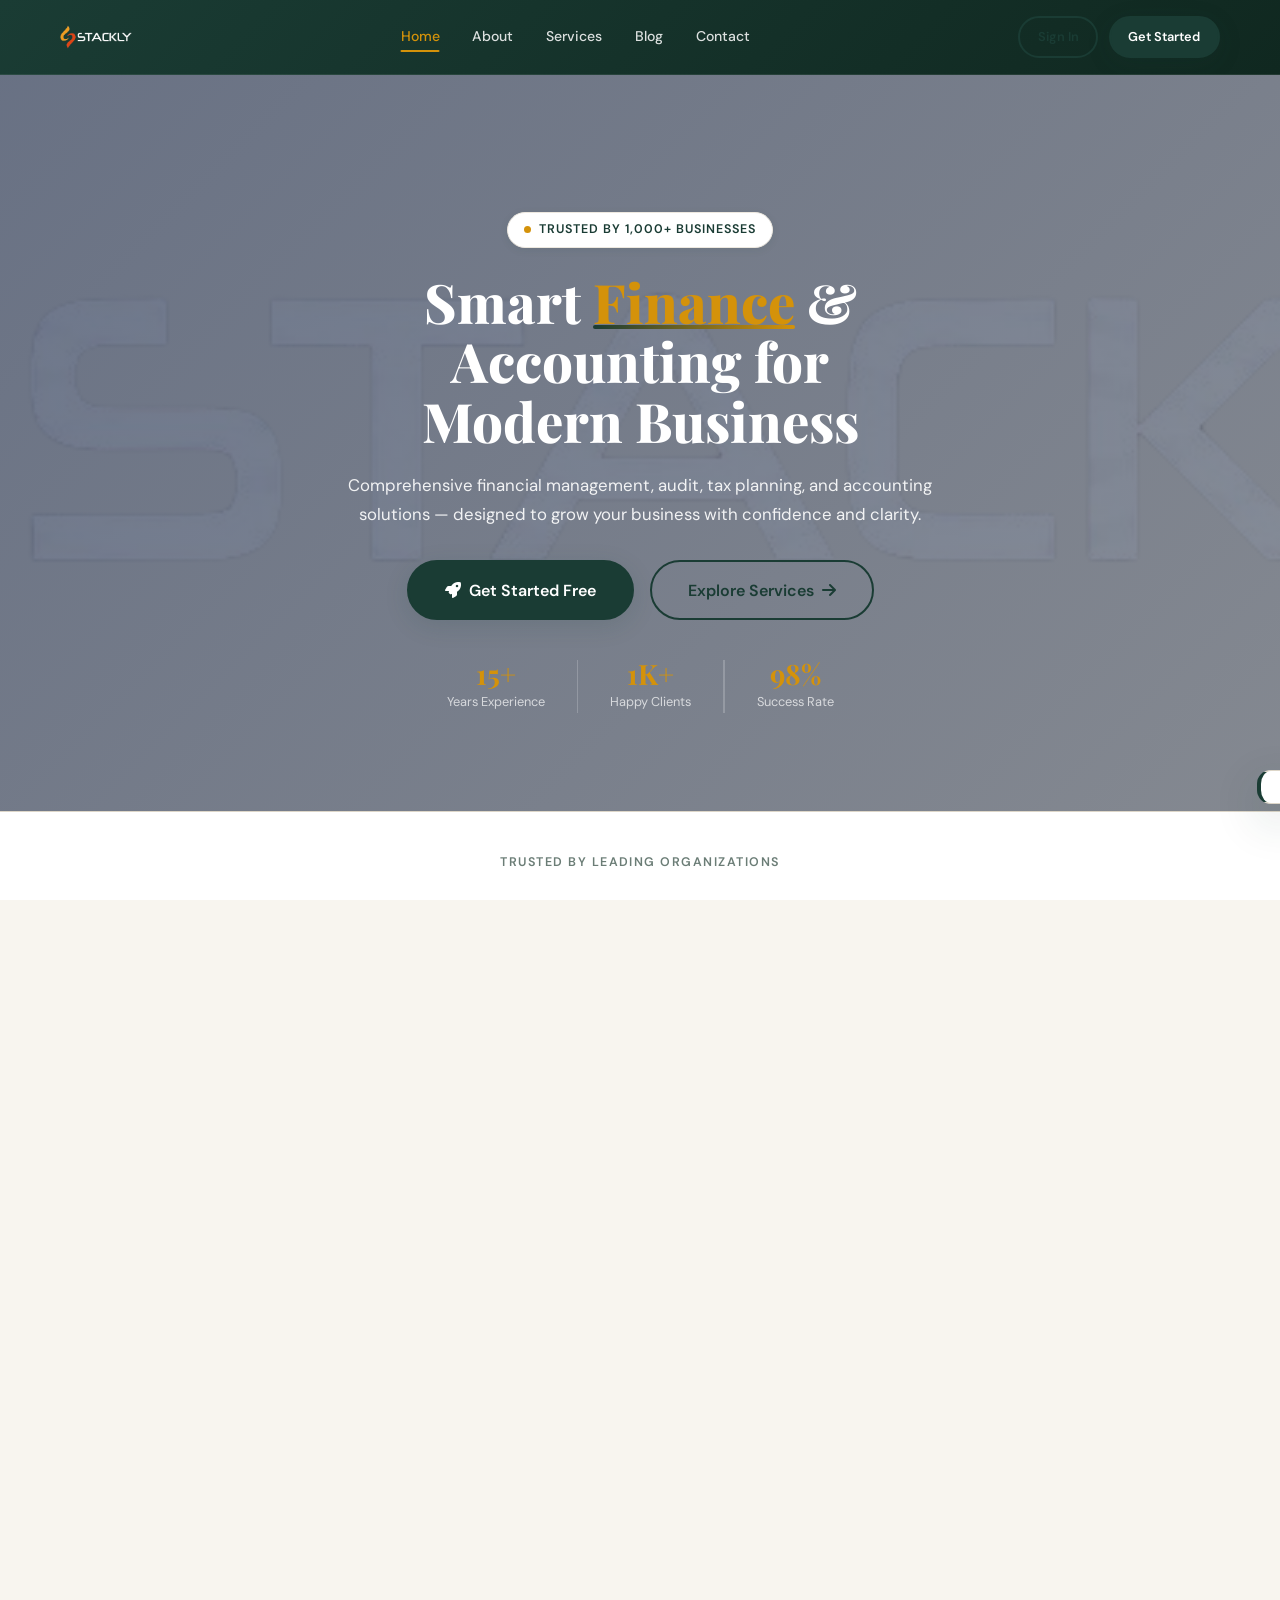
==== index.html @ ad37b07f "Add files via upload" ====
<!DOCTYPE html>
<html lang="en">
<head>
  <meta charset="UTF-8" />
  <meta name="viewport" content="width=device-width, initial-scale=1.0" />
  <meta name="description" content="Stackly — Finance & Accounting Solutions. Smart financial management, audit, tax, and accounting services for businesses in Salem, Tamil Nadu." />
  <meta name="theme-color" content="#1A6B4A" />
  <title>Stackly — Finance & Accounting Solutions</title>

  <!-- Preconnect for fast font load -->
  <link rel="preconnect" href="https://fonts.googleapis.com" />
  <link rel="preconnect" href="https://fonts.gstatic.com" crossorigin />
  <link href="https://fonts.googleapis.com/css2?family=Playfair+Display:wght@400;500;600;700;800&family=DM+Sans:wght@300;400;500;600;700&display=swap" rel="stylesheet" />

  <!-- Icons -->
  <link rel="stylesheet" href="https://cdnjs.cloudflare.com/ajax/libs/font-awesome/6.5.0/css/all.min.css" />

  <!-- Main stylesheet -->
  <link rel="stylesheet" href="style.css" />
</head>
<body>

<!-- =========================================================
  SKIP LINK (Accessibility)
========================================================= -->
<a href="#main" class="skip-link">Skip to main content</a>

<!-- =========================================================
  PRELOADER
========================================================= -->
<div id="preloader" role="status" aria-label="Loading">
  <div class="preloader__inner">
    <img src="assets/logo.webp" alt="Stackly Logo" class="preloader__logo" />
    <div class="preloader__circles">
      <div class="preloader__circle preloader__circle--1"></div>
      <div class="preloader__circle preloader__circle--2"></div>
      <div class="preloader__circle preloader__circle--3"></div>
    </div>
    <div class="preloader__bar"></div>
  </div>
</div>

<!-- =========================================================
  MOBILE FULLSCREEN OVERLAY MENU
========================================================= -->
<div class="mobile-overlay" id="mobileOverlay" role="dialog" aria-modal="true" aria-label="Navigation Menu">
  <button class="mobile-overlay__close" id="overlayClose" aria-label="Close menu">
    <i class="fa-solid fa-xmark"></i>
  </button>

  <nav class="mobile-nav" aria-label="Mobile Navigation">
    <a href="index.html"   class="mobile-nav__link active">Home</a>
    <a href="about.html"   class="mobile-nav__link">About</a>
    <a href="service.html" class="mobile-nav__link">Services</a>
    <a href="blog.html"    class="mobile-nav__link">Blog</a>
    <a href="contact.html" class="mobile-nav__link">Contact</a>
  </nav>

  <div class="mobile-overlay__actions">
    <a href="signin.html"      class="btn btn--outline">Sign In</a>
    <a href="get-started.html" class="btn btn--primary">Get Started</a>
  </div>
</div>

<!-- =========================================================
  HEADER / NAVBAR
========================================================= -->
<header class="site-header" id="siteHeader">
  <div class="header__inner">

    <!-- Logo -->
    <a href="index.html" class="header__logo" aria-label="Stackly Home">
      <img src="assets/logo.webp" alt="Stackly" width="60" height="60" />
    </a>

    <!-- Desktop Nav -->
    <nav class="header__nav" aria-label="Main Navigation">
      <a href="index.html"   class="nav__link active">Home</a>
      <a href="about.html"   class="nav__link">About</a>
      <a href="service.html" class="nav__link">Services</a>
      <a href="blog.html"    class="nav__link">Blog</a>
      <a href="contact.html" class="nav__link">Contact</a>
    </nav>

    <!-- Actions -->
    <div class="header__actions">
      <a href="signin.html"      class="btn btn--outline btn--sm">Sign In</a>
      <a href="get-started.html" class="btn btn--primary btn--sm">Get Started</a>
      <button class="hamburger" id="hamburger" aria-label="Open menu" aria-expanded="false" aria-controls="mobileOverlay">
        <span class="bar"></span>
        <span class="bar"></span>
        <span class="bar"></span>
      </button>
    </div>

  </div>
</header>

<!-- =========================================================
  MAIN CONTENT
========================================================= -->
<main id="main">

  <!-- =====================================================
    TICKER BAND
  ===================================================== -->
  <div class="ticker-band" aria-hidden="true">
    <div class="ticker-track">
      <span class="ticker-item">Smart Financial Management</span>
      <span class="ticker-item">Tax Planning & Advisory</span>
      <span class="ticker-item">Audit & Assurance</span>
      <span class="ticker-item">Payroll Solutions</span>
      <span class="ticker-item">GST Filing & Compliance</span>
      <span class="ticker-item">Business Accounting</span>
      <span class="ticker-item">Investment Consulting</span>
      <span class="ticker-item">Risk Management</span>
      <!-- Duplicate for seamless loop -->
      <span class="ticker-item">Smart Financial Management</span>
      <span class="ticker-item">Tax Planning & Advisory</span>
      <span class="ticker-item">Audit & Assurance</span>
      <span class="ticker-item">Payroll Solutions</span>
      <span class="ticker-item">GST Filing & Compliance</span>
      <span class="ticker-item">Business Accounting</span>
      <span class="ticker-item">Investment Consulting</span>
      <span class="ticker-item">Risk Management</span>
    </div>
  </div>

  <!-- =====================================================
    HERO SECTION
  ===================================================== -->
  <section class="hero" id="hero" aria-label="Hero">

    <!-- Background Video -->
    <div class="hero__video-wrap" aria-hidden="true">
      <video class="hero__video" autoplay muted loop playsinline poster="assets/logo.webp">
        <source src="assets/hero vid.mp4" type="video/mp4" />
      </video>
      <div class="hero__video-overlay"></div>
    </div>

    <div class="hero__inner container">

      <!-- Center: Content -->
      <div class="hero__content">
        <div class="hero__badge">
          <span class="hero__badge-dot"></span>
          Trusted by 1,000+ Businesses
        </div>

        <h1 class="hero__title">
          Smart <em>Finance</em> &amp;<br />
          Accounting for<br />
          Modern Business
        </h1>

        <p class="hero__text">
          Comprehensive financial management, audit, tax planning, and accounting solutions — designed to grow your business with confidence and clarity.
        </p>

        <div class="hero__buttons">
          <a href="get-started.html" class="btn btn--primary btn--lg">
            <i class="fa-solid fa-rocket"></i> Get Started Free
          </a>
          <a href="service.html" class="btn btn--outline btn--lg">
            Explore Services <i class="fa-solid fa-arrow-right"></i>
          </a>
        </div>

        <div class="hero__stats">
          <div>
            <div class="hero__stat-num">15+</div>
            <div class="hero__stat-label">Years Experience</div>
          </div>
          <div class="hero__stat-divider"></div>
          <div>
            <div class="hero__stat-num">1K+</div>
            <div class="hero__stat-label">Happy Clients</div>
          </div>
          <div class="hero__stat-divider"></div>
          <div>
            <div class="hero__stat-num">98%</div>
            <div class="hero__stat-label">Success Rate</div>
          </div>
        </div>
      </div>

    </div>
  </section>

  <!-- =====================================================
    BRAND / PARTNERS MARQUEE
  ===================================================== -->
  <section class="brands" aria-label="Our Partners">
    <div class="container">
      <p class="brands__label">Trusted by Leading Organizations</p>
      <div class="brands__track-wrap">
        <div class="brands__track">
          <!-- Brand logos — replace with real images -->
          <div style="display:flex;align-items:center;gap:0.5rem;opacity:0.55;white-space:nowrap;font-weight:700;font-size:1rem;color:var(--clr-text-dark)"><i class="fa-solid fa-building" style="color:var(--clr-primary)"></i> FinCorp</div>
          <div style="display:flex;align-items:center;gap:0.5rem;opacity:0.55;white-space:nowrap;font-weight:700;font-size:1rem;color:var(--clr-text-dark)"><i class="fa-solid fa-landmark" style="color:var(--clr-primary)"></i> AuditPlus</div>
          <div style="display:flex;align-items:center;gap:0.5rem;opacity:0.55;white-space:nowrap;font-weight:700;font-size:1rem;color:var(--clr-text-dark)"><i class="fa-solid fa-coins" style="color:var(--clr-primary)"></i> TaxWise</div>
          <div style="display:flex;align-items:center;gap:0.5rem;opacity:0.55;white-space:nowrap;font-weight:700;font-size:1rem;color:var(--clr-text-dark)"><i class="fa-solid fa-chart-bar" style="color:var(--clr-primary)"></i> GrowthCo</div>
          <div style="display:flex;align-items:center;gap:0.5rem;opacity:0.55;white-space:nowrap;font-weight:700;font-size:1rem;color:var(--clr-text-dark)"><i class="fa-solid fa-scale-balanced" style="color:var(--clr-primary)"></i> LexFirm</div>
          <div style="display:flex;align-items:center;gap:0.5rem;opacity:0.55;white-space:nowrap;font-weight:700;font-size:1rem;color:var(--clr-text-dark)"><i class="fa-solid fa-briefcase" style="color:var(--clr-primary)"></i> BizServe</div>
          <!-- Duplicates for loop -->
          <div style="display:flex;align-items:center;gap:0.5rem;opacity:0.55;white-space:nowrap;font-weight:700;font-size:1rem;color:var(--clr-text-dark)"><i class="fa-solid fa-building" style="color:var(--clr-primary)"></i> FinCorp</div>
          <div style="display:flex;align-items:center;gap:0.5rem;opacity:0.55;white-space:nowrap;font-weight:700;font-size:1rem;color:var(--clr-text-dark)"><i class="fa-solid fa-landmark" style="color:var(--clr-primary)"></i> AuditPlus</div>
          <div style="display:flex;align-items:center;gap:0.5rem;opacity:0.55;white-space:nowrap;font-weight:700;font-size:1rem;color:var(--clr-text-dark)"><i class="fa-solid fa-coins" style="color:var(--clr-primary)"></i> TaxWise</div>
          <div style="display:flex;align-items:center;gap:0.5rem;opacity:0.55;white-space:nowrap;font-weight:700;font-size:1rem;color:var(--clr-text-dark)"><i class="fa-solid fa-chart-bar" style="color:var(--clr-primary)"></i> GrowthCo</div>
          <div style="display:flex;align-items:center;gap:0.5rem;opacity:0.55;white-space:nowrap;font-weight:700;font-size:1rem;color:var(--clr-text-dark)"><i class="fa-solid fa-scale-balanced" style="color:var(--clr-primary)"></i> LexFirm</div>
          <div style="display:flex;align-items:center;gap:0.5rem;opacity:0.55;white-space:nowrap;font-weight:700;font-size:1rem;color:var(--clr-text-dark)"><i class="fa-solid fa-briefcase" style="color:var(--clr-primary)"></i> BizServe</div>
        </div>
      </div>
    </div>
  </section>

  <!-- =====================================================
    ABOUT SECTION
  ===================================================== -->
  <section class="section section--dark-teal" id="about" aria-label="About Us">
    <div class="container">
      <div class="about__grid">

        <!-- Image Side -->
        <div class="about__img-wrap reveal reveal--left">
          <img src="https://images.unsplash.com/photo-1556761175-b413da4baf72?auto=format&fit=crop&q=80&w=800" alt="Stackly Team Office" class="about__img" />

          <!-- Floating experience badge -->
          <div class="about__exp-badge">
            <div class="about__exp-num">15+</div>
            <div class="about__exp-label">Years of<br>Excellence</div>
          </div>
        </div>

        <!-- Content Side -->
        <div class="about__content reveal reveal--right">
          <span class="section-tag">About Our Company</span>
          <h2 class="section-title">
            Providing Tailored <span>Financial Solutions</span> for Business Growth
          </h2>

          <!-- Clients -->
          <div class="about__clients">
            <div class="about__avatars">
              <div class="about__avatar" style="background:var(--clr-primary-pale);display:flex;align-items:center;justify-content:center;"><i class="fa-solid fa-user" style="color:var(--clr-primary);font-size:1rem"></i></div>
              <div class="about__avatar" style="background:var(--clr-accent-light);display:flex;align-items:center;justify-content:center;"><i class="fa-solid fa-user" style="color:var(--clr-accent);font-size:1rem"></i></div>
              <div class="about__avatar" style="background:var(--clr-primary-pale);display:flex;align-items:center;justify-content:center;"><i class="fa-solid fa-user" style="color:var(--clr-primary);font-size:1rem"></i></div>
            </div>
            <p class="about__client-text"><strong>800+ Clients</strong> trust us across India</p>
          </div>

          <p style="color:var(--clr-text-muted);font-size:0.95rem;line-height:1.75;margin-bottom:1rem;">
            We are dedicated to transforming businesses through innovative and future-ready finance & accounting solutions. With a passion for numbers and a commitment to compliance excellence, we empower organisations of every size.
          </p>

          <ul class="about__checklist">
            <li class="about__check-item">
              <span class="about__check-icon"><i class="fa-solid fa-check"></i></span>
              Tailored Financial & Tax Solutions
            </li>
            <li class="about__check-item">
              <span class="about__check-icon"><i class="fa-solid fa-check"></i></span>
              100% GST & Regulatory Compliance
            </li>
            <li class="about__check-item">
              <span class="about__check-icon"><i class="fa-solid fa-check"></i></span>
              Dedicated Account Manager for Every Client
            </li>
          </ul>

          <a href="about.html" class="btn btn--primary">
            Discover Our Story <i class="fa-solid fa-arrow-right"></i>
          </a>

          <div class="about__metrics">
            <div>
              <div class="about__metric-num">1,200+</div>
              <div class="about__metric-label">Clients Served</div>
            </div>
            <div>
              <div class="about__metric-num">₹500Cr+</div>
              <div class="about__metric-label">Tax Filed</div>
            </div>
            <div>
              <div class="about__metric-num">15+</div>
              <div class="about__metric-label">Expert CAs</div>
            </div>
          </div>
        </div>

      </div>
    </div>
  </section>

  <!-- =====================================================
    STATISTICS BAND
  ===================================================== -->
  <section class="stats-section section--light-blue" aria-label="Statistics">
    <div class="container">
      <div class="stats__grid stagger-children">

        <div class="stat-item">
          <div class="stat-item__num">1,200<span>+</span></div>
          <div class="stat-item__label">Clients Across India</div>
        </div>

        <div class="stat-item">
          <div class="stat-item__num">15<span>+</span></div>
          <div class="stat-item__label">Years of Experience</div>
        </div>

        <div class="stat-item">
          <div class="stat-item__num">98<span>%</span></div>
          <div class="stat-item__label">Client Retention Rate</div>
        </div>

        <div class="stat-item">
          <div class="stat-item__num">₹500<span>Cr+</span></div>
          <div class="stat-item__label">Total Tax Filed</div>
        </div>

      </div>
    </div>
  </section>

  <!-- =====================================================
    HOW WE WORK — STEPS
  ===================================================== -->
  <section class="section section--alt" aria-label="How We Work">
    <div class="container">
      <div class="text-center" style="margin-bottom:3rem;">
        <span class="section-tag reveal">How We Work</span>
        <h2 class="section-title reveal">Transform Your Finances in <span>3 Simple Steps</span></h2>
      </div>

      <div class="steps__grid stagger-children">

        <div class="step-card">
          <div class="step-card__num">STEP 01</div>
          <div class="step-card__icon"><i class="fa-solid fa-magnifying-glass-chart"></i></div>
          <h3 class="step-card__title">Discovery & Analysis</h3>
          <p class="step-card__text">We dive deep into your business financials, identify gaps, compliance risks, and growth opportunities through a thorough consultation.</p>
        </div>

        <div class="step-card">
          <div class="step-card__num">STEP 02</div>
          <div class="step-card__icon"><i class="fa-solid fa-file-invoice-dollar"></i></div>
          <h3 class="step-card__title">Strategy & Implementation</h3>
          <p class="step-card__text">Our CA team builds a customised financial plan — from tax optimisation to accounting setup — and executes it with precision.</p>
        </div>

        <div class="step-card">
          <div class="step-card__num">STEP 03</div>
          <div class="step-card__icon"><i class="fa-solid fa-chart-line"></i></div>
          <h3 class="step-card__title">Growth & Ongoing Support</h3>
          <p class="step-card__text">We monitor, report, and continuously optimise your financial health — staying by your side as your business scales.</p>
        </div>

      </div>
    </div>
  </section>

  <!-- =====================================================
    SERVICES SECTION — FLIP CARDS
  ===================================================== -->
  <section class="section section--dark-navy" id="services" aria-label="Our Services">
    <div class="container">
      <div class="text-center" style="margin-bottom:3rem;">
        <span class="section-tag reveal">Explore Services</span>
        <h2 class="section-title reveal">Reliable Financial Services for <span>Every Business</span></h2>
        <p class="section-subtitle reveal" style="margin-inline:auto;">Hover over the cards to discover how each service empowers your financial success.</p>
      </div>

      <div class="services__grid stagger-children">

        <!-- Card 1 -->
        <div class="service-card" tabindex="0" role="article" aria-label="Accounting & Bookkeeping">
          <div class="service-card__inner">
            <div class="service-card__front">
              <div class="service-card__icon"><i class="fa-solid fa-book-open"></i></div>
              <h3 class="service-card__title">Accounting & Bookkeeping</h3>
              <p class="service-card__text">Accurate, real-time records of every transaction. We handle your books so you focus on growing your business.</p>
            </div>
            <div class="service-card__back">
              <div class="service-card__back-title">Accounting & Bookkeeping</div>
              <p class="service-card__back-text">From ledger maintenance to MIS reports, bank reconciliation, and financial statements — complete end-to-end.</p>
              <a href="service.html" class="btn btn--ghost btn--sm">Learn More <i class="fa-solid fa-arrow-right"></i></a>
            </div>
          </div>
        </div>

        <!-- Card 2 -->
        <div class="service-card" tabindex="0" role="article" aria-label="Tax Planning & Filing">
          <div class="service-card__inner">
            <div class="service-card__front">
              <div class="service-card__icon"><i class="fa-solid fa-file-invoice-dollar"></i></div>
              <h3 class="service-card__title">Tax Planning & Filing</h3>
              <p class="service-card__text">Minimise tax liability legally. Income Tax, GST, TDS — we handle all filings on time, every time.</p>
            </div>
            <div class="service-card__back">
              <div class="service-card__back-title">Tax Planning & Filing</div>
              <p class="service-card__back-text">Expert strategies to reduce your tax burden while ensuring 100% compliance with current regulations.</p>
              <a href="service.html" class="btn btn--ghost btn--sm">Learn More <i class="fa-solid fa-arrow-right"></i></a>
            </div>
          </div>
        </div>

        <!-- Card 3 -->
        <div class="service-card" tabindex="0" role="article" aria-label="Audit & Assurance">
          <div class="service-card__inner">
            <div class="service-card__front">
              <div class="service-card__icon"><i class="fa-solid fa-shield-halved"></i></div>
              <h3 class="service-card__title">Audit & Assurance</h3>
              <p class="service-card__text">Statutory, internal, and forensic audits that give stakeholders confidence in your financial integrity.</p>
            </div>
            <div class="service-card__back">
              <div class="service-card__back-title">Audit & Assurance</div>
              <p class="service-card__back-text">Thorough audit processes with detailed reporting — identify risks before they become problems.</p>
              <a href="service.html" class="btn btn--ghost btn--sm">Learn More <i class="fa-solid fa-arrow-right"></i></a>
            </div>
          </div>
        </div>

        <!-- Card 4 -->
        <div class="service-card" tabindex="0" role="article" aria-label="Payroll Management">
          <div class="service-card__inner">
            <div class="service-card__front">
              <div class="service-card__icon"><i class="fa-solid fa-users-gear"></i></div>
              <h3 class="service-card__title">Payroll Management</h3>
              <p class="service-card__text">Accurate, timely payroll processing with full PF, ESI, and TDS compliance. Zero errors guaranteed.</p>
            </div>
            <div class="service-card__back">
              <div class="service-card__back-title">Payroll Management</div>
              <p class="service-card__back-text">End-to-end payroll — salary slips, Form 16, statutory filings, and employee portal integration.</p>
              <a href="service.html" class="btn btn--ghost btn--sm">Learn More <i class="fa-solid fa-arrow-right"></i></a>
            </div>
          </div>
        </div>

        <!-- Card 5 -->
        <div class="service-card" tabindex="0" role="article" aria-label="GST Compliance">
          <div class="service-card__inner">
            <div class="service-card__front">
              <div class="service-card__icon"><i class="fa-solid fa-receipt"></i></div>
              <h3 class="service-card__title">GST Compliance</h3>
              <p class="service-card__text">Complete GST registration, return filing, reconciliation, and advisory to keep you penalty-free.</p>
            </div>
            <div class="service-card__back">
              <div class="service-card__back-title">GST Compliance</div>
              <p class="service-card__back-text">Monthly GSTR-1, GSTR-3B, annual returns, e-invoicing, and e-way bill management — all handled.</p>
              <a href="service.html" class="btn btn--ghost btn--sm">Learn More <i class="fa-solid fa-arrow-right"></i></a>
            </div>
          </div>
        </div>

        <!-- Card 6 -->
        <div class="service-card" tabindex="0" role="article" aria-label="Financial Advisory">
          <div class="service-card__inner">
            <div class="service-card__front">
              <div class="service-card__icon"><i class="fa-solid fa-handshake-angle"></i></div>
              <h3 class="service-card__title">Financial Advisory</h3>
              <p class="service-card__text">Strategic guidance on investments, funding, business restructuring, and long-term financial planning.</p>
            </div>
            <div class="service-card__back">
              <div class="service-card__back-title">Financial Advisory</div>
              <p class="service-card__back-text">CFO-level insights without the full-time cost. We help you make confident business decisions backed by data.</p>
              <a href="service.html" class="btn btn--ghost btn--sm">Learn More <i class="fa-solid fa-arrow-right"></i></a>
            </div>
          </div>
        </div>

      </div>

      <div style="text-align:center;margin-top:2.5rem;">
        <a href="service.html" class="btn btn--outline">View All Services <i class="fa-solid fa-arrow-right"></i></a>
      </div>
    </div>
  </section>

  <!-- =====================================================
    OUR TECHNOLOGIES — SLIDING CARD ANIMATION
  ===================================================== -->
  <section class="section section--light-orange" id="technologies" aria-label="Our Technologies">
    <div class="container">

      <div class="tech__header reveal">
        <div>
          <span class="section-tag">Our Technologies</span>
          <h2 class="section-title">Tools We Use for <span>Effortless Finance</span> Management</h2>
        </div>
        <div>
          <p class="section-subtitle">We integrate industry-leading platforms for seamless accounting, compliance, and reporting — all in one workflow.</p>
          <a href="service.html" class="btn btn--primary" style="margin-top:1.25rem;">
            Read More <i class="fa-solid fa-arrow-right"></i>
          </a>
        </div>
      </div>

      <div class="tech__grid tech__grid--physics stagger-children" aria-label="Draggable technology tools">

        <div class="tech-card">
          <div class="tech-card__img" style="width:52px;height:52px;background:var(--clr-primary-pale);border-radius:var(--r-md);display:flex;align-items:center;justify-content:center;">
            <i class="fa-solid fa-calculator" style="font-size:1.4rem;color:var(--clr-primary)"></i>
          </div>
          <span class="tech-card__name">Tally Prime</span>
        </div>

        <div class="tech-card">
          <div class="tech-card__img" style="width:52px;height:52px;background:#E8F0FF;border-radius:var(--r-md);display:flex;align-items:center;justify-content:center;">
            <i class="fa-brands fa-microsoft" style="font-size:1.4rem;color:#0078D4"></i>
          </div>
          <span class="tech-card__name">MS Excel</span>
        </div>

        <div class="tech-card">
          <div class="tech-card__img" style="width:52px;height:52px;background:#FFF0E8;border-radius:var(--r-md);display:flex;align-items:center;justify-content:center;">
            <i class="fa-solid fa-cloud" style="font-size:1.4rem;color:#F76400"></i>
          </div>
          <span class="tech-card__name">Zoho Books</span>
        </div>

        <div class="tech-card">
          <div class="tech-card__img" style="width:52px;height:52px;background:#E8F5FF;border-radius:var(--r-md);display:flex;align-items:center;justify-content:center;">
            <i class="fa-solid fa-file-invoice" style="font-size:1.4rem;color:#1976D2"></i>
          </div>
          <span class="tech-card__name">QuickBooks</span>
        </div>

        <div class="tech-card">
          <div class="tech-card__img" style="width:52px;height:52px;background:var(--clr-primary-pale);border-radius:var(--r-md);display:flex;align-items:center;justify-content:center;">
            <i class="fa-solid fa-receipt" style="font-size:1.4rem;color:var(--clr-primary)"></i>
          </div>
          <span class="tech-card__name">GST Portal</span>
        </div>

        <div class="tech-card">
          <div class="tech-card__img" style="width:52px;height:52px;background:var(--clr-accent-light);border-radius:var(--r-md);display:flex;align-items:center;justify-content:center;">
            <i class="fa-solid fa-coins" style="font-size:1.4rem;color:var(--clr-accent)"></i>
          </div>
          <span class="tech-card__name">IncomeTax Portal</span>
        </div>

        <div class="tech-card">
          <div class="tech-card__img" style="width:52px;height:52px;background:#F0E8FF;border-radius:var(--r-md);display:flex;align-items:center;justify-content:center;">
            <i class="fa-solid fa-users" style="font-size:1.4rem;color:#7B2FBE"></i>
          </div>
          <span class="tech-card__name">Keka HR</span>
        </div>

        <div class="tech-card">
          <div class="tech-card__img" style="width:52px;height:52px;background:#E8FFF5;border-radius:var(--r-md);display:flex;align-items:center;justify-content:center;">
            <i class="fa-solid fa-chart-pie" style="font-size:1.4rem;color:#00875A"></i>
          </div>
          <span class="tech-card__name">Razorpay</span>
        </div>

        <div class="tech-card">
          <div class="tech-card__img" style="width:52px;height:52px;background:#FFF8E8;border-radius:var(--r-md);display:flex;align-items:center;justify-content:center;">
            <i class="fa-solid fa-shield-halved" style="font-size:1.4rem;color:#E65C00"></i>
          </div>
          <span class="tech-card__name">Cleartax</span>
        </div>

        <div class="tech-card">
          <div class="tech-card__img" style="width:52px;height:52px;background:#E8F5FF;border-radius:var(--r-md);display:flex;align-items:center;justify-content:center;">
            <i class="fa-brands fa-dropbox" style="font-size:1.4rem;color:#0061FF"></i>
          </div>
          <span class="tech-card__name">Dropbox</span>
        </div>

        <div class="tech-card">
          <div class="tech-card__img" style="width:52px;height:52px;background:#E8FFF5;border-radius:var(--r-md);display:flex;align-items:center;justify-content:center;">
            <i class="fa-brands fa-slack" style="font-size:1.4rem;color:#4A154B"></i>
          </div>
          <span class="tech-card__name">Slack</span>
        </div>

        <div class="tech-card">
          <div class="tech-card__img" style="width:52px;height:52px;background:#E8F0FF;border-radius:var(--r-md);display:flex;align-items:center;justify-content:center;">
            <i class="fa-solid fa-brain" style="font-size:1.4rem;color:#1A73E8"></i>
          </div>
          <span class="tech-card__name">AI Analytics</span>
        </div>

      </div>
    </div>
  </section>

  <!-- =====================================================
    PRICING SECTION
  ===================================================== -->
  <section class="section section--dark-purple" id="pricing" aria-label="Pricing Plans">
    <div class="container">
      <div class="text-center" style="margin-bottom:1.5rem;">
        <span class="section-tag reveal">Best Pricing</span>
        <h2 class="section-title reveal">Transparent Plans for <span>Every Business</span></h2>
      </div>

      <!-- Toggle -->
      <div class="pricing__toggle reveal">
        <span class="pricing__toggle-label active" id="monthlyLabel">Monthly</span>
        <div class="toggle-switch" id="billingToggle" role="switch" aria-checked="false" tabindex="0" aria-label="Switch billing period"></div>
        <span class="pricing__toggle-label" id="yearlyLabel">
          Yearly <span class="pricing__badge">Save 20%</span>
        </span>
      </div>

      <div class="pricing__grid stagger-children">

        <!-- Basic -->
        <div class="pricing-card">
          <div class="pricing-card__plan">Starter</div>
          <div class="pricing-card__title">Basic Plan</div>
          <div class="pricing-card__price">
            <span class="price-currency">₹</span>
            <span class="price-amount" data-monthly="4999" data-yearly="3999">4,999</span>
            <span class="price-period">/month</span>
          </div>
          <div class="pricing-card__divider"></div>
          <ul class="pricing-card__features">
            <li class="pricing-feature"><span class="pricing-feature__check"><i class="fa-solid fa-check"></i></span> Monthly Bookkeeping</li>
            <li class="pricing-feature"><span class="pricing-feature__check"><i class="fa-solid fa-check"></i></span> GST Return Filing</li>
            <li class="pricing-feature"><span class="pricing-feature__check"><i class="fa-solid fa-check"></i></span> Income Tax Return (ITR)</li>
            <li class="pricing-feature"><span class="pricing-feature__check"><i class="fa-solid fa-check"></i></span> Email Support</li>
            <li class="pricing-feature pricing-feature--disabled"><span class="pricing-feature__check"><i class="fa-solid fa-xmark"></i></span> Payroll Management</li>
            <li class="pricing-feature pricing-feature--disabled"><span class="pricing-feature__check"><i class="fa-solid fa-xmark"></i></span> Dedicated CA</li>
          </ul>
          <a href="get-started.html" class="btn btn--outline">Choose Plan</a>
        </div>

        <!-- Standard (Featured) -->
        <div class="pricing-card pricing-card--featured">
          <div class="pricing-card__badge">Most Popular</div>
          <div class="pricing-card__plan">Growth</div>
          <div class="pricing-card__title">Standard Plan</div>
          <div class="pricing-card__price">
            <span class="price-currency">₹</span>
            <span class="price-amount" data-monthly="9999" data-yearly="7999">9,999</span>
            <span class="price-period">/month</span>
          </div>
          <div class="pricing-card__divider"></div>
          <ul class="pricing-card__features">
            <li class="pricing-feature"><span class="pricing-feature__check"><i class="fa-solid fa-check"></i></span> Everything in Basic</li>
            <li class="pricing-feature"><span class="pricing-feature__check"><i class="fa-solid fa-check"></i></span> Payroll (up to 25 staff)</li>
            <li class="pricing-feature"><span class="pricing-feature__check"><i class="fa-solid fa-check"></i></span> TDS Filing & Compliance</li>
            <li class="pricing-feature"><span class="pricing-feature__check"><i class="fa-solid fa-check"></i></span> MIS Reports Monthly</li>
            <li class="pricing-feature"><span class="pricing-feature__check"><i class="fa-solid fa-check"></i></span> Dedicated CA Manager</li>
            <li class="pricing-feature pricing-feature--disabled"><span class="pricing-feature__check"><i class="fa-solid fa-xmark"></i></span> Statutory Audit</li>
          </ul>
          <a href="get-started.html" class="btn btn--primary">Choose Plan</a>
        </div>

        <!-- Premium -->
        <div class="pricing-card">
          <div class="pricing-card__plan">Enterprise</div>
          <div class="pricing-card__title">Premium Plan</div>
          <div class="pricing-card__price">
            <span class="price-currency">₹</span>
            <span class="price-amount" data-monthly="19999" data-yearly="15999">19,999</span>
            <span class="price-period">/month</span>
          </div>
          <div class="pricing-card__divider"></div>
          <ul class="pricing-card__features">
            <li class="pricing-feature"><span class="pricing-feature__check"><i class="fa-solid fa-check"></i></span> Everything in Standard</li>
            <li class="pricing-feature"><span class="pricing-feature__check"><i class="fa-solid fa-check"></i></span> Statutory & Internal Audit</li>
            <li class="pricing-feature"><span class="pricing-feature__check"><i class="fa-solid fa-check"></i></span> Unlimited Payroll Staff</li>
            <li class="pricing-feature"><span class="pricing-feature__check"><i class="fa-solid fa-check"></i></span> CFO Advisory Service</li>
            <li class="pricing-feature"><span class="pricing-feature__check"><i class="fa-solid fa-check"></i></span> Priority 24/7 Support</li>
            <li class="pricing-feature"><span class="pricing-feature__check"><i class="fa-solid fa-check"></i></span> Business Registration Help</li>
          </ul>
          <a href="get-started.html" class="btn btn--accent">Choose Plan</a>
        </div>

      </div>
    </div>
  </section>

  <!-- =====================================================
    TESTIMONIALS
  ===================================================== -->
  <section class="section section--alt" id="testimonials" aria-label="Client Testimonials">
    <div class="container">
      <div class="text-center" style="margin-bottom:2.5rem;">
        <span class="section-tag reveal">Success Stories</span>
        <h2 class="section-title reveal">Building Trust Through <span>Client Results</span></h2>
      </div>

      <div class="testimonials__slider">
        <div class="testimonials__track" id="testimonialTrack">

          <div class="testimonial-card">
            <div class="testimonial-card__stars">★★★★★</div>
            <p class="testimonial-card__text">Stackly transformed our messy accounts into a streamlined system. Their GST compliance saved us from a ₹2L penalty. Truly professional.</p>
            <div class="testimonial-card__author">
              <div class="testimonial-card__img" style="background:var(--clr-primary-pale);display:flex;align-items:center;justify-content:center;"><i class="fa-solid fa-user" style="color:var(--clr-primary)"></i></div>
              <div>
                <div class="testimonial-card__name">Ramesh Sundaram</div>
                <div class="testimonial-card__role">MD, Sundaram Textiles, Salem</div>
              </div>
            </div>
          </div>

          <div class="testimonial-card">
            <div class="testimonial-card__stars">★★★★★</div>
            <p class="testimonial-card__text">Their dedicated CA team handled our entire payroll and TDS filing seamlessly. We now have zero compliance stress — it's a game-changer for our HR team.</p>
            <div class="testimonial-card__author">
              <div class="testimonial-card__img" style="background:var(--clr-accent-light);display:flex;align-items:center;justify-content:center;"><i class="fa-solid fa-user" style="color:var(--clr-accent)"></i></div>
              <div>
                <div class="testimonial-card__name">Priya Lakshmi</div>
                <div class="testimonial-card__role">CEO, ProBuild Constructions</div>
              </div>
            </div>
          </div>

          <div class="testimonial-card">
            <div class="testimonial-card__stars">★★★★★</div>
            <p class="testimonial-card__text">The monthly MIS reports from Stackly give me a crystal-clear picture of my business performance. Best financial decision I made this year.</p>
            <div class="testimonial-card__author">
              <div class="testimonial-card__img" style="background:var(--clr-primary-pale);display:flex;align-items:center;justify-content:center;"><i class="fa-solid fa-user" style="color:var(--clr-primary)"></i></div>
              <div>
                <div class="testimonial-card__name">Karthik Rajan</div>
                <div class="testimonial-card__role">Founder, RK Pharma Distributors</div>
              </div>
            </div>
          </div>

          <div class="testimonial-card">
            <div class="testimonial-card__stars">★★★★★</div>
            <p class="testimonial-card__text">From company registration to GST, Stackly handled everything end-to-end. Highly recommend to any startup in Tamil Nadu.</p>
            <div class="testimonial-card__author">
              <div class="testimonial-card__img" style="background:var(--clr-accent-light);display:flex;align-items:center;justify-content:center;"><i class="fa-solid fa-user" style="color:var(--clr-accent)"></i></div>
              <div>
                <div class="testimonial-card__name">Meena Devi</div>
                <div class="testimonial-card__role">Co-Founder, SpiceRoute Foods</div>
              </div>
            </div>
          </div>

        </div>
      </div>

      <!-- Slider Nav -->
      <div class="slider-nav">
        <button class="slider-btn" id="testimonialPrev" aria-label="Previous testimonial">
          <i class="fa-solid fa-arrow-left"></i>
        </button>
        <div class="hero-slider__dots" style="position:relative;bottom:0;left:0;transform:none;display:flex;gap:0.4rem;" id="testimonialDots"></div>
        <button class="slider-btn" id="testimonialNext" aria-label="Next testimonial">
          <i class="fa-solid fa-arrow-right"></i>
        </button>
      </div>
    </div>
  </section>

  <!-- =====================================================
    FAQ SECTION
  ===================================================== -->
  <section class="section section--light-blue" id="faq" aria-label="FAQ">
    <div class="container">
      <div class="text-center" style="margin-bottom:2.5rem;">
        <span class="section-tag reveal">Read Answers</span>
        <h2 class="section-title reveal">Quick Answers to <span>Common Questions</span></h2>
      </div>

      <div class="faq__list reveal">

        <div class="faq-item">
          <button class="faq-item__header" aria-expanded="false">
            <span class="faq-item__question">What accounting and financial services do you offer?</span>
            <span class="faq-item__icon"><i class="fa-solid fa-plus"></i></span>
          </button>
          <div class="faq-item__body">
            <p class="faq-item__answer">We offer end-to-end accounting, bookkeeping, GST filing, income tax returns, payroll management, audit & assurance, financial advisory, and company registration services — tailored to your business size and industry.</p>
          </div>
        </div>

        <div class="faq-item">
          <button class="faq-item__header" aria-expanded="false">
            <span class="faq-item__question">How can Stackly help reduce my tax liability?</span>
            <span class="faq-item__icon"><i class="fa-solid fa-plus"></i></span>
          </button>
          <div class="faq-item__body">
            <p class="faq-item__answer">Our CA team analyses your business structure, income patterns, and eligible deductions to build a legal tax optimisation strategy — saving you money while ensuring full compliance with IT and GST laws.</p>
          </div>
        </div>

        <div class="faq-item">
          <button class="faq-item__header" aria-expanded="false">
            <span class="faq-item__question">Do you provide support after the engagement?</span>
            <span class="faq-item__icon"><i class="fa-solid fa-plus"></i></span>
          </button>
          <div class="faq-item__body">
            <p class="faq-item__answer">Absolutely. All our plans include ongoing support. Our Standard and Premium plans come with a dedicated CA manager whom you can reach via call, WhatsApp, or email at any time.</p>
          </div>
        </div>

        <div class="faq-item">
          <button class="faq-item__header" aria-expanded="false">
            <span class="faq-item__question">How long does it take to set up accounting for my business?</span>
            <span class="faq-item__icon"><i class="fa-solid fa-plus"></i></span>
          </button>
          <div class="faq-item__body">
            <p class="faq-item__answer">Typically 2–5 business days. Once you share your documents, our team migrates your data, sets up the software, and begins processing within the same week.</p>
          </div>
        </div>

        <div class="faq-item">
          <button class="faq-item__header" aria-expanded="false">
            <span class="faq-item__question">Is my financial data secure with Stackly?</span>
            <span class="faq-item__icon"><i class="fa-solid fa-plus"></i></span>
          </button>
          <div class="faq-item__body">
            <p class="faq-item__answer">Yes. We use encrypted cloud storage, signed NDAs, and strict data access controls. Your financial information is never shared with third parties — confidentiality is our core commitment.</p>
          </div>
        </div>

      </div>
    </div>
  </section>

  <!-- =====================================================
    BLOG SECTION
  ===================================================== -->
  <section class="section section--alt" id="blog" aria-label="Latest Blog">
    <div class="container">
      <div style="display:flex;align-items:flex-end;justify-content:space-between;gap:1rem;flex-wrap:wrap;margin-bottom:2.5rem;">
        <div>
          <span class="section-tag reveal">Explore Blogs</span>
          <h2 class="section-title reveal">Latest <span>Finance & Tax</span> Insights</h2>
        </div>
        <a href="blog.html" class="btn btn--outline">View All Posts <i class="fa-solid fa-arrow-right"></i></a>
      </div>

      <div class="blog__grid stagger-children">

        <article class="blog-card">
          <div class="blog-card__img-wrap">
            <img src="https://images.unsplash.com/photo-1450101499163-c8848c66ca85?auto=format&fit=crop&q=80&w=600" alt="Tax Savings" class="blog-card__img" />
            <span class="blog-card__cat">Tax</span>
          </div>
          <div class="blog-card__body">
            <div class="blog-card__meta">
              <span>Jan 12, 2026</span>
              <span class="blog-card__meta-dot"></span>
              <span>5 min read</span>
            </div>
            <h3 class="blog-card__title">Top 10 Tax Saving Strategies for Small Businesses in 2026</h3>
            <p class="blog-card__text">Discover proven, legal methods to reduce your income tax burden while keeping your business 100% compliant this financial year.</p>
            <a href="blog.html" class="blog-card__link">Read More <span class="arrow"><i class="fa-solid fa-arrow-right"></i></span></a>
          </div>
        </article>

        <article class="blog-card">
          <div class="blog-card__img-wrap">
            <img src="https://images.unsplash.com/photo-1586486855514-8c633cc6fd38?auto=format&fit=crop&q=80&w=600" alt="GST Filing" class="blog-card__img" />
            <span class="blog-card__cat">GST</span>
          </div>
          <div class="blog-card__body">
            <div class="blog-card__meta">
              <span>Feb 3, 2026</span>
              <span class="blog-card__meta-dot"></span>
              <span>4 min read</span>
            </div>
            <h3 class="blog-card__title">GST Return Filing: Common Mistakes and How to Avoid Them</h3>
            <p class="blog-card__text">Many businesses face penalties due to avoidable GST errors. Here's a comprehensive guide to filing GSTR-1 and GSTR-3B correctly.</p>
            <a href="blog.html" class="blog-card__link">Read More <span class="arrow"><i class="fa-solid fa-arrow-right"></i></span></a>
          </div>
        </article>

        <article class="blog-card">
          <div class="blog-card__img-wrap">
            <img src="https://images.unsplash.com/photo-1460925895917-afdab827c52f?auto=format&fit=crop&q=80&w=600" alt="Financial Statements" class="blog-card__img" />
            <span class="blog-card__cat">Finance</span>
          </div>
          <div class="blog-card__body">
            <div class="blog-card__meta">
              <span>Mar 18, 2026</span>
              <span class="blog-card__meta-dot"></span>
              <span>6 min read</span>
            </div>
            <h3 class="blog-card__title">How to Read Your Financial Statements Like a Pro</h3>
            <p class="blog-card__text">Balance sheets, P&amp;L, and cash flow statements decoded — learn to understand what your numbers are truly telling you about your business health.</p>
            <a href="blog.html" class="blog-card__link">Read More <span class="arrow"><i class="fa-solid fa-arrow-right"></i></span></a>
          </div>
        </article>

      </div>
    </div>
  </section>

  <!-- =====================================================
    CTA / NEWSLETTER
  ===================================================== -->
  <section class="section section--dark-charcoal" aria-label="Newsletter">
    <div class="container">
      <div class="cta-section reveal">
        <span class="section-tag" style="background:rgba(255,255,255,0.12);color:rgba(255,255,255,0.85);">Stay Updated</span>
        <h2 class="cta-section__title">Get Free Finance &amp; Tax Tips in Your Inbox</h2>
        <p class="cta-section__text">Join 5,000+ business owners who receive our weekly insights on tax, GST, audit, and financial planning — completely free.</p>
        <form class="cta-newsletter-form" onsubmit="handleNewsletter(event)" novalidate>
          <input type="email" placeholder="Enter your email address" aria-label="Email address" required />
          <button type="submit">Subscribe Free</button>
        </form>
      </div>
    </div>
  </section>

  <!-- =====================================================
    CONTACT QUICK STRIP
  ===================================================== -->
  <section class="section section--alt" id="contact-strip" aria-label="Contact Information">
    <div class="container">
      <div class="contact__grid">

        <!-- Info -->
        <div class="reveal reveal--left">
          <span class="section-tag">Get In Touch</span>
          <h2 class="section-title">Let's Talk About Your <span>Financial Goals</span></h2>
          <p style="color:var(--clr-text-muted);margin-bottom:2rem;font-size:0.95rem;">Whether you need GST help, tax planning, or a full accounting setup — we're ready to help. Reach out today.</p>

          <div class="contact__info-item">
            <div class="contact__info-icon"><i class="fa-solid fa-location-dot"></i></div>
            <div>
              <div class="contact__info-label">Office Address</div>
              <div class="contact__info-value">MMR Complex, Chinna Thirupathi,<br>near Chinna Muniyappan Kovil,<br>Salem, Tamil Nadu 636008</div>
            </div>
          </div>

          <div class="contact__info-item">
            <div class="contact__info-icon"><i class="fa-solid fa-phone"></i></div>
            <div>
              <div class="contact__info-label">Phone</div>
              <div class="contact__info-value">
                <a href="tel:+919876543210" style="color:var(--clr-primary);font-weight:600;">+91 98765 43210</a>
              </div>
            </div>
          </div>

          <div class="contact__info-item">
            <div class="contact__info-icon"><i class="fa-solid fa-envelope"></i></div>
            <div>
              <div class="contact__info-label">Email</div>
              <div class="contact__info-value">
                <a href="mailto:info@stackly.com" style="color:var(--clr-primary);font-weight:600;">info@stackly.com</a>
              </div>
            </div>
          </div>

          <div class="contact__info-item">
            <div class="contact__info-icon"><i class="fa-solid fa-clock"></i></div>
            <div>
              <div class="contact__info-label">Working Hours</div>
              <div class="contact__info-value">Mon – Sat: 9:00 AM – 7:00 PM<br>Sunday: Closed</div>
            </div>
          </div>

          <a href="contact.html" class="btn btn--primary" style="margin-top:0.5rem;">
            <i class="fa-solid fa-paper-plane"></i> Send a Message
          </a>
        </div>

        <!-- Quick Contact Form -->
        <div class="contact-form reveal reveal--right">
          <h3 style="font-size:1.25rem;font-weight:700;color:var(--clr-text-dark);margin-bottom:1.5rem;">Quick Enquiry</h3>
          <form onsubmit="handleContact(event)" novalidate>
            <div class="form-row">
              <div class="form-group">
                <label class="form-label" for="fname">First Name</label>
                <input class="form-input" type="text" id="fname" placeholder="Ramesh" required />
              </div>
              <div class="form-group">
                <label class="form-label" for="lname">Last Name</label>
                <input class="form-input" type="text" id="lname" placeholder="Kumar" />
              </div>
            </div>
            <div class="form-group">
              <label class="form-label" for="email">Email Address</label>
              <input class="form-input" type="email" id="email" placeholder="ramesh@company.com" required />
            </div>
            <div class="form-group">
              <label class="form-label" for="service">Service Needed</label>
              <select class="form-select" id="service">
                <option value="">Select a service…</option>
                <option>Accounting & Bookkeeping</option>
                <option>GST Filing</option>
                <option>Income Tax Return</option>
                <option>Payroll Management</option>
                <option>Audit & Assurance</option>
                <option>Financial Advisory</option>
              </select>
            </div>
            <div class="form-group">
              <label class="form-label" for="message">Message</label>
              <textarea class="form-textarea" id="message" placeholder="Tell us about your business and what you need help with…"></textarea>
            </div>
            <button type="submit" class="btn btn--primary" style="width:100%;justify-content:center;">
              <i class="fa-solid fa-paper-plane"></i> Send Enquiry
            </button>
          </form>
        </div>

      </div>
    </div>
  </section>

</main>

<!-- =========================================================
  FOOTER
========================================================= -->
<footer class="site-footer" aria-label="Site Footer">
  <div class="container">
    <div class="footer__grid">

      <!-- Brand column -->
      <div>
        <div class="footer__brand-logo">
          <img src="assets/logo.webp" alt="Stackly" width="54" height="54" />
        </div>
        <p class="footer__desc">
          Your trusted partner for finance, accounting, and tax solutions. Serving 1,000+ businesses across Tamil Nadu with precision and dedication.
        </p>
        <address style="font-style:normal;font-size:0.82rem;color:rgba(255,255,255,0.5);line-height:1.65;margin-bottom:1.25rem;">
          MMR Complex, Chinna Thirupathi,<br>
          near Chinna Muniyappan Kovil,<br>
          Salem, Tamil Nadu 636008
        </address>
        <div class="footer__social">
          <a href="https://www.facebook.com/" class="footer__social-link" aria-label="Facebook" target="_blank" rel="noopener"><i class="fa-brands fa-facebook-f"></i></a>
          <a href="https://www.instagram.com/" class="footer__social-link" aria-label="Instagram" target="_blank" rel="noopener"><i class="fa-brands fa-instagram"></i></a>
          <a href="https://www.x.com/" class="footer__social-link" aria-label="X / Twitter" target="_blank" rel="noopener"><i class="fa-brands fa-x-twitter"></i></a>
          <a href="https://www.linkedin.com/" class="footer__social-link" aria-label="LinkedIn" target="_blank" rel="noopener"><i class="fa-brands fa-linkedin-in"></i></a>
        </div>
      </div>

      <!-- Resources -->
      <div>
        <h4 class="footer__col-title">Resources</h4>
        <ul class="footer__links">
          <li><a href="contact.html" class="footer__link">Contact Us</a></li>
          <li><a href="contact.html" class="footer__link">Privacy Policy</a></li>
          <li><a href="about.html"   class="footer__link">About Us</a></li>
          <li><a href="contact.html" class="footer__link">Careers</a></li>
          <li><a href="blog.html"    class="footer__link">Blog & News</a></li>
          <li><a href="contact.html" class="footer__link">Feedback</a></li>
        </ul>
      </div>

      <!-- Services -->
      <div>
        <h4 class="footer__col-title">Services</h4>
        <ul class="footer__links">
          <li><a href="service.html" class="footer__link">Accounting</a></li>
          <li><a href="service.html" class="footer__link">GST Filing</a></li>
          <li><a href="service.html" class="footer__link">Income Tax</a></li>
          <li><a href="service.html" class="footer__link">Payroll</a></li>
          <li><a href="service.html" class="footer__link">Audit & Assurance</a></li>
          <li><a href="service.html" class="footer__link">Financial Advisory</a></li>
        </ul>
      </div>

      <!-- Hours -->
      <div>
        <h4 class="footer__col-title">Office Hours</h4>
        <div class="footer__hours">
          <div class="footer__hour-item"><strong>Mon – Wed</strong><span>9:00 AM – 7:00 PM</span></div>
          <div class="footer__hour-item"><strong>Thu – Fri</strong><span>8:00 AM – 6:00 PM</span></div>
          <div class="footer__hour-item"><strong>Saturday</strong><span>9:00 AM – 5:00 PM</span></div>
          <div class="footer__hour-item"><strong>Sunday</strong><span>Closed</span></div>
        </div>

        <div style="margin-top:1.75rem;">
          <h4 class="footer__col-title">Contact</h4>
          <a href="tel:+919876543210" class="footer__link" style="font-size:0.88rem;">
            <i class="fa-solid fa-phone" style="margin-right:0.4rem;"></i>+91 98765 43210
          </a>
          <a href="mailto:info@stackly.com" class="footer__link" style="font-size:0.88rem;margin-top:0.4rem;">
            <i class="fa-solid fa-envelope" style="margin-right:0.4rem;"></i>info@stackly.com
          </a>
        </div>
      </div>

    </div>

    <!-- Bottom Bar -->
    <div class="footer__bottom">
      <span>&copy; 2026 Stackly. All rights reserved.</span>
      <div class="footer__bottom-links">
        <a href="contact.html">Privacy Policy</a>
        <a href="contact.html">Terms &amp; Conditions</a>
      </div>
    </div>
  </div>
</footer>

<!-- =========================================================
  SCROLL TO TOP
========================================================= -->
<button class="scroll-top" id="scrollTop" aria-label="Scroll to top">
  <i class="fa-solid fa-arrow-up"></i>
</button>

<!-- =========================================================
  TOAST NOTIFICATION
========================================================= -->
<div class="toast" id="toast" role="alert" aria-live="polite"></div>

<!-- =========================================================
  JAVASCRIPT
========================================================= -->
<script>
/* ── Utility ── */
function showToast(msg, type = 'success') {
  const t = document.getElementById('toast');
  t.textContent = msg;
  t.className = 'toast toast--' + type + ' show';
  setTimeout(() => t.classList.remove('show'), 3500);
}

/* ── Preloader — hide within 2 seconds ── */
window.addEventListener('load', () => {
  const pre = document.getElementById('preloader');
  setTimeout(() => pre.classList.add('hide'), 500);
});

/* ── Dark Mode Toggle ── */
/* ── Navbar scroll behaviour ── */
const header = document.getElementById('siteHeader');
window.addEventListener('scroll', () => {
  header.classList.toggle('scrolled', window.scrollY > 40);
  document.getElementById('scrollTop').classList.toggle('visible', window.scrollY > 300);
}, { passive: true });

/* ── Hamburger + Mobile overlay ── */
const hamburger  = document.getElementById('hamburger');
const overlay    = document.getElementById('mobileOverlay');
const overlayClose = document.getElementById('overlayClose');

function openMenu() {
  hamburger.classList.add('open');
  overlay.classList.add('open');
  hamburger.setAttribute('aria-expanded', 'true');
  document.body.style.overflow = 'hidden';
}

function closeMenu() {
  hamburger.classList.remove('open');
  overlay.classList.remove('open');
  hamburger.setAttribute('aria-expanded', 'false');
  document.body.style.overflow = '';
}

hamburger.addEventListener('click', () => overlay.classList.contains('open') ? closeMenu() : openMenu());
overlayClose.addEventListener('click', closeMenu);

/* Close on mobile nav link click */
document.querySelectorAll('.mobile-nav__link').forEach(link => link.addEventListener('click', closeMenu));

/* Close on Escape key */
document.addEventListener('keydown', e => { if (e.key === 'Escape') closeMenu(); });

/* ── Scroll to Top ── */
document.getElementById('scrollTop').addEventListener('click', () => {
  window.scrollTo({ top: 0, behavior: 'smooth' });
});

/* ── Scroll-triggered Reveal (Intersection Observer) ── */
const revealEls = document.querySelectorAll('.reveal, .stagger-children');
const revealObs = new IntersectionObserver((entries) => {
  entries.forEach(entry => {
    if (entry.isIntersecting) {
      entry.target.classList.add('in-view');
      revealObs.unobserve(entry.target);
    }
  });
}, { threshold: 0.12, rootMargin: '0px 0px -40px 0px' });

revealEls.forEach(el => revealObs.observe(el));

/* ── FAQ Accordion ── */
document.querySelectorAll('.faq-item__header').forEach(btn => {
  btn.addEventListener('click', () => {
    const item   = btn.closest('.faq-item');
    const isOpen = item.classList.contains('open');

    /* Close all */
    document.querySelectorAll('.faq-item').forEach(i => {
      i.classList.remove('open');
      i.querySelector('.faq-item__header').setAttribute('aria-expanded', 'false');
    });

    /* Open clicked (if wasn't already open) */
    if (!isOpen) {
      item.classList.add('open');
      btn.setAttribute('aria-expanded', 'true');
    }
  });
});

/* ── Pricing Toggle ── */
const toggle       = document.getElementById('billingToggle');
const monthlyLabel = document.getElementById('monthlyLabel');
const yearlyLabel  = document.getElementById('yearlyLabel');
let isYearly = false;

function updatePricing() {
  document.querySelectorAll('.price-amount').forEach(el => {
    const monthly = parseInt(el.dataset.monthly);
    const yearly  = parseInt(el.dataset.yearly);
    const val     = isYearly ? yearly : monthly;
    el.textContent = val.toLocaleString('en-IN');
  });
}

toggle.addEventListener('click', () => {
  isYearly = !isYearly;
  toggle.classList.toggle('active', isYearly);
  toggle.setAttribute('aria-checked', isYearly);
  monthlyLabel.classList.toggle('active', !isYearly);
  yearlyLabel.classList.toggle('active', isYearly);
  updatePricing();
});

toggle.addEventListener('keydown', e => {
  if (e.key === 'Enter' || e.key === ' ') { e.preventDefault(); toggle.click(); }
});

/* ── Testimonial Slider ── */
(function () {
  const track  = document.getElementById('testimonialTrack');
  const cards  = track ? Array.from(track.children) : [];
  const dotsEl = document.getElementById('testimonialDots');
  if (!cards.length) return;

  let current = 0;
  let perView = window.innerWidth >= 1024 ? 3 : window.innerWidth >= 768 ? 2 : 1;
  let total   = Math.max(1, cards.length - perView + 1);
  let autoTimer;

  function buildDots() {
    if (!dotsEl) return;
    dotsEl.innerHTML = '';
    total = Math.max(1, cards.length - perView + 1);
    for (let i = 0; i < total; i++) {
      const d = document.createElement('button');
      d.className = 'slider-dot' + (i === current ? ' active' : '');
      d.setAttribute('aria-label', 'Go to slide ' + (i + 1));
      d.addEventListener('click', () => goTo(i));
      dotsEl.appendChild(d);
    }
  }

  function goTo(idx) {
    current = Math.max(0, Math.min(idx, total - 1));
    const cardW = cards[0].offsetWidth + 24; // gap=1.5rem=24px approx
    track.style.transform = 'translateX(-' + (current * cardW) + 'px)';
    dotsEl && dotsEl.querySelectorAll('.slider-dot').forEach((d, i) => d.classList.toggle('active', i === current));
  }

  function next() { goTo(current < total - 1 ? current + 1 : 0); }
  function prev() { goTo(current > 0 ? current - 1 : total - 1); }

  document.getElementById('testimonialNext') && document.getElementById('testimonialNext').addEventListener('click', () => { clearInterval(autoTimer); next(); startAuto(); });
  document.getElementById('testimonialPrev') && document.getElementById('testimonialPrev').addEventListener('click', () => { clearInterval(autoTimer); prev(); startAuto(); });

  function startAuto() { autoTimer = setInterval(next, 4500); }

  window.addEventListener('resize', () => {
    perView = window.innerWidth >= 1024 ? 3 : window.innerWidth >= 768 ? 2 : 1;
    buildDots();
    goTo(0);
  }, { passive: true });

  buildDots();
  goTo(0);
  startAuto();
})();

/* ── Lazy Image Loading ── */
document.querySelectorAll('img.lazy').forEach(img => {
  const obs = new IntersectionObserver(([entry]) => {
    if (entry.isIntersecting) {
      img.src = img.dataset.src;
      img.classList.add('loaded');
      obs.disconnect();
    }
  });
  obs.observe(img);
});

/* ── Newsletter form ── */
function handleNewsletter(e) {
  e.preventDefault();
  showToast('✅ Subscribed! Welcome to Stackly Insights.');
  e.target.reset();
}

/* ── Contact form ── */
function handleContact(e) {
  e.preventDefault();
  showToast('✅ Enquiry sent! We\'ll contact you within 24 hours.');
  e.target.reset();
}

/* ── Active nav link on scroll ── */
const sections = document.querySelectorAll('section[id]');
const navLinks  = document.querySelectorAll('.nav__link');

window.addEventListener('scroll', () => {
  let current = '';
  sections.forEach(sec => {
    if (window.scrollY >= sec.offsetTop - 120) current = sec.id;
  });
  navLinks.forEach(link => {
    const href = link.getAttribute('href');
    link.classList.toggle('active', href === 'index.html' || (current && href && href.includes(current)));
  });
}, { passive: true });

/* ── Service flip card keyboard support ── */
document.querySelectorAll('.service-card').forEach(card => {
  card.addEventListener('keydown', e => {
    if (e.key === 'Enter' || e.key === ' ') {
      e.preventDefault();
      card.classList.toggle('flipped');
      const inner = card.querySelector('.service-card__inner');
      if (card.classList.contains('flipped')) {
        inner.style.transform = 'rotateY(180deg)';
      } else {
        inner.style.transform = '';
      }
    }
  });
});

/* ── Counter animation for stats ── */
function animateCounter(el) {
  const target = parseFloat(el.textContent.replace(/[^0-9.]/g, ''));
  const suffix = el.textContent.replace(/[0-9.,]/g, '').trim();
  const duration = 1800;
  const steps = 60;
  let step = 0;

  const timer = setInterval(() => {
    step++;
    const progress = step / steps;
    const eased = 1 - Math.pow(1 - progress, 3);
    const current = Math.round(eased * target);
    el.textContent = current.toLocaleString('en-IN') + suffix;
    if (step >= steps) { clearInterval(timer); el.textContent = target.toLocaleString('en-IN') + suffix; }
  }, duration / steps);
}

const statsObs = new IntersectionObserver((entries) => {
  entries.forEach(entry => {
    if (entry.isIntersecting) {
      entry.target.querySelectorAll('.stat-item__num').forEach(num => {
        animateCounter(num);
      });
      statsObs.unobserve(entry.target);
    }
  });
}, { threshold: 0.3 });

document.querySelectorAll('.stats__grid').forEach(g => statsObs.observe(g));
</script>

<!-- ▸ Matter.js — 2D Physics Engine -->

<!-- ▸ Physics Sandbox — Our Technologies Section -->
<script>
(function () {
  'use strict';
  if (typeof Matter === 'undefined') return;

  const { Engine, Bodies, World, Mouse, MouseConstraint, Events } = Matter;

  /* ── Find the physics arena ── */
  const arena = document.querySelector('.tech__grid--matter-disabled');
  if (!arena) return;
  const cards = Array.from(arena.querySelectorAll('.tech-card'));
  if (!cards.length) return;

  /* ── Card dimensions (match CSS) ── */
  const WALL = 80;
  let cardW = 116;
  let cardH = 74;

  /* ── Create transparent canvas overlay (captures pointer events) ── */
  const canvas = document.createElement('canvas');
  Object.assign(canvas.style, {
    position   : 'absolute',
    inset      : '0',
    width      : '100%',
    height     : '100%',
    opacity    : '0',
    zIndex     : '50',
    cursor     : 'grab',
    touchAction: 'none',
    display    : 'block',
  });
  arena.appendChild(canvas);

  /* ── Physics engine ── */
  const engine = Engine.create({ gravity: { x: 0, y: 6.5 } });
  const world  = engine.world;

  let arenaW = 0, arenaH = 0, walls = [], bodies = [];

  /* ── Measure container & resize canvas ── */
  function measure() {
    arenaW = arena.clientWidth  || 800;
    arenaH = arena.clientHeight || 500;
    cardW = arenaW < 420 ? 104 : 116;
    cardH = arenaW < 420 ? 68 : 74;
    canvas.width  = arenaW;
    canvas.height = arenaH;
  }

  /* ── Rebuild invisible walls on resize ── */
  function buildWalls() {
    walls.forEach(w => World.remove(world, w));
    walls = [
      /* floor   */ Bodies.rectangle(arenaW / 2, arenaH + WALL / 2,  arenaW + WALL * 2, WALL, { isStatic: true, friction: 0.6, restitution: 0.3 }),
      /* ceiling */ Bodies.rectangle(arenaW / 2, -WALL / 2,          arenaW + WALL * 2, WALL, { isStatic: true, friction: 0.1, restitution: 0.2 }),
      /* left    */ Bodies.rectangle(-WALL / 2,  arenaH / 2,          WALL, arenaH + WALL * 2, { isStatic: true, friction: 0.6, restitution: 0.3 }),
      /* right   */ Bodies.rectangle(arenaW + WALL / 2, arenaH / 2,   WALL, arenaH + WALL * 2, { isStatic: true, friction: 0.6, restitution: 0.3 }),
    ];
    World.add(world, walls);
  }

  measure();
  buildWalls();

  /* ── Create physics body for each card, spawned above the container ── */
  const cols   = Math.max(1, Math.floor(arenaW / (cardW + 14)));
  bodies = cards.map((card, i) => {
    const col = i % cols;
    const row = Math.floor(i / cols);
    /* stagger X slightly so they don't all stack in one column */
    const x = 14 + col * (cardW + 14) + cardW / 2 + (Math.random() - 0.5) * 24;
    const y = cardH / 2 + row * 8;
    return Bodies.rectangle(x, y, cardW, cardH, {
      restitution : 0.42,   /* bounciness */
      friction    : 0.28,
      frictionAir : 0.032,  /* air drag — keeps them from flying forever */
      density     : 0.0022,
      chamfer     : { radius: 8 }, /* rounded corners on physics body */
    });
  });
  World.add(world, bodies);

  /* ── Absolutely-position every DOM card so physics can move them ── */
  cards.forEach(card => {
    Object.assign(card.style, {
      position       : 'absolute',
      left           : '0',
      top            : '0',
      width          : cardW + 'px',
      minHeight      : cardH + 'px',
      margin         : '0',
      willChange     : 'transform',
      cursor         : 'grab',
      transformOrigin: 'center center',
      pointerEvents  : 'none',   /* canvas above handles all pointer events */
      userSelect     : 'none',
    });
  });

  /* ── Mouse / touch constraint for dragging ── */
  const mouse = Mouse.create(canvas);
  /* correct for devicePixelRatio so drag aligns correctly */
  mouse.pixelRatio = window.devicePixelRatio || 1;

  const mc = MouseConstraint.create(engine, {
    mouse,
    constraint: {
      stiffness: 0.2,
      angularStiffness: 0.05,
      render: { visible: false },
    },
  });
  World.add(world, mc);

  /* change canvas cursor while dragging */
  Events.on(mc, 'startdrag', () => { canvas.style.cursor = 'grabbing'; });
  Events.on(mc, 'enddrag',   () => { canvas.style.cursor = 'grab'; });

  /* ── Sync DOM card positions from physics bodies each frame ── */
  function syncDom() {
    bodies.forEach((body, i) => {
      const { x, y } = body.position;
      const a = body.angle;
      cards[i].style.transform =
        `translate(${(x - cardW / 2).toFixed(1)}px,` +
        `${(y - cardH / 2).toFixed(1)}px)` +
        ` rotate(${a.toFixed(5)}rad)`;
    });
  }

  /* ── RAF animation loop ── */
  let rafId, prevTime = null, running = false;

  function startLoop() {
    if (running) return;
    running = true;
    prevTime = null;
    rafId = requestAnimationFrame(loop);
  }

  function stopLoop() {
    running = false;
    cancelAnimationFrame(rafId);
  }

  function loop(t) {
    if (!running) return;
    rafId = requestAnimationFrame(loop);
    const dt = prevTime ? Math.min(t - prevTime, 33.33) : 16.67;
    prevTime = t;
    Engine.update(engine, dt);
    syncDom();
  }

  /* ── Pause physics loop when section is off-screen (performance) ── */
  const io = new IntersectionObserver(([entry]) => {
    if (entry.isIntersecting) {
      startLoop();
    } else {
      stopLoop();
    }
  }, { threshold: 0.05 });
  io.observe(arena);

  /* ── Rebuild walls on container resize ── */
  if (window.ResizeObserver) {
    new ResizeObserver(() => { measure(); buildWalls(); }).observe(arena);
  }
})();
</script>

<!-- Pure JS gravity cards - Our Technologies Section -->
<script>
(function () {
  'use strict';

  const arena = document.querySelector('.tech__grid--physics');
  if (!arena) return;

  const cards = Array.from(arena.querySelectorAll('.tech-card'));
  if (!cards.length) return;

  let items = [];
  let arenaW = 0;
  let arenaH = 0;
  let rafId = 0;
  let running = false;
  let lastTime = 0;
  let dragging = null;

  function clamp(value, min, max) {
    return Math.min(Math.max(value, min), max);
  }

  function measure() {
    const rect = arena.getBoundingClientRect();
    arenaW = rect.width;
    arenaH = rect.height;
  }

  function layoutCards() {
    measure();
    const cardW = arenaW < 420 ? 104 : 116;
    const cardH = arenaW < 420 ? 68 : 74;
    const gap = arenaW < 420 ? 8 : 10;
    const cols = Math.max(1, Math.floor((arenaW - gap) / (cardW + gap)));

    items = cards.map((card, index) => {
      const col = index % cols;
      const row = Math.floor(index / cols);
      const x = clamp(gap + col * (cardW + gap), 0, arenaW - cardW);
      const y = Math.min(18 + row * 10, Math.max(0, arenaH - cardH - 12));

      Object.assign(card.style, {
        position: 'absolute',
        left: '0',
        top: '0',
        width: cardW + 'px',
        minHeight: cardH + 'px',
        margin: '0',
        cursor: 'grab',
        userSelect: 'none',
        willChange: 'transform',
        transformOrigin: 'center center',
      });

      return {
        card,
        x,
        y,
        w: cardW,
        h: cardH,
        vx: (Math.random() - 0.5) * 50,
        vy: 0,
        angle: (Math.random() - 0.5) * 0.12,
        av: (Math.random() - 0.5) * 0.8,
      };
    });

    syncDom();
  }

  function resolveWalls(item) {
    const bounce = 0.42;

    if (item.x < 0) {
      item.x = 0;
      item.vx = Math.abs(item.vx) * bounce;
    } else if (item.x + item.w > arenaW) {
      item.x = arenaW - item.w;
      item.vx = -Math.abs(item.vx) * bounce;
    }

    if (item.y < 0) {
      item.y = 0;
      item.vy = Math.abs(item.vy) * bounce;
    } else if (item.y + item.h > arenaH) {
      item.y = arenaH - item.h;
      item.vy = -Math.abs(item.vy) * bounce;
      item.vx *= 0.86;
      item.av *= 0.72;

      if (Math.abs(item.vy) < 24) item.vy = 0;
      if (Math.abs(item.vx) < 4) item.vx = 0;
      if (Math.abs(item.av) < 0.02) item.av = 0;
    }
  }

  function resolveCollisions() {
    for (let i = 0; i < items.length; i++) {
      for (let j = i + 1; j < items.length; j++) {
        const a = items[i];
        const b = items[j];
        if (a === dragging || b === dragging) continue;

        const overlapX = Math.min(a.x + a.w, b.x + b.w) - Math.max(a.x, b.x);
        const overlapY = Math.min(a.y + a.h, b.y + b.h) - Math.max(a.y, b.y);
        if (overlapX <= 0 || overlapY <= 0) continue;

        if (overlapX < overlapY) {
          const push = overlapX / 2;
          if (a.x < b.x) {
            a.x -= push;
            b.x += push;
          } else {
            a.x += push;
            b.x -= push;
          }
          const impulse = (a.vx - b.vx) * 0.18;
          a.vx -= impulse;
          b.vx += impulse;
        } else {
          const push = overlapY / 2;
          if (a.y < b.y) {
            a.y -= push;
            b.y += push;
          } else {
            a.y += push;
            b.y -= push;
          }
          const impulse = (a.vy - b.vy) * 0.18;
          a.vy -= impulse;
          b.vy += impulse;
        }

        resolveWalls(a);
        resolveWalls(b);
      }
    }
  }

  function syncDom() {
    items.forEach(item => {
      item.card.style.transform =
        `translate(${item.x.toFixed(1)}px, ${item.y.toFixed(1)}px) rotate(${item.angle.toFixed(4)}rad)`;
    });
  }

  function step(time) {
    if (!running) return;
    rafId = requestAnimationFrame(step);

    const dt = Math.min((time - lastTime) / 1000 || 0.016, 0.033);
    lastTime = time;

    items.forEach(item => {
      if (item === dragging) return;

      item.vy += 980 * dt;
      item.x += item.vx * dt;
      item.y += item.vy * dt;
      item.angle += item.av * dt;
      item.vx *= 0.995;
      item.vy *= 0.998;
      item.av *= 0.985;

      resolveWalls(item);
    });

    resolveCollisions();
    syncDom();
  }

  function start() {
    if (running) return;
    running = true;
    lastTime = performance.now();
    rafId = requestAnimationFrame(step);
  }

  function stop() {
    running = false;
    cancelAnimationFrame(rafId);
  }

  cards.forEach((card, index) => {
    card.addEventListener('pointerdown', event => {
      const item = items[index];
      if (!item) return;

      event.preventDefault();
      card.setPointerCapture(event.pointerId);
      card.classList.add('is-dragging');

      const arenaRect = arena.getBoundingClientRect();
      dragging = item;
      dragging.offsetX = event.clientX - arenaRect.left - item.x;
      dragging.offsetY = event.clientY - arenaRect.top - item.y;
      dragging.lastX = event.clientX;
      dragging.lastY = event.clientY;
      dragging.lastMove = performance.now();
      dragging.vx = 0;
      dragging.vy = 0;
      start();
    });

    card.addEventListener('pointermove', event => {
      const item = items[index];
      if (dragging !== item) return;

      const now = performance.now();
      const arenaRect = arena.getBoundingClientRect();
      const nextX = event.clientX - arenaRect.left - item.offsetX;
      const nextY = event.clientY - arenaRect.top - item.offsetY;
      const dt = Math.max((now - item.lastMove) / 1000, 0.016);

      item.vx = (event.clientX - item.lastX) / dt;
      item.vy = (event.clientY - item.lastY) / dt;
      item.av = clamp(item.vx / 500, -2.4, 2.4);
      item.x = clamp(nextX, 0, arenaW - item.w);
      item.y = clamp(nextY, 0, arenaH - item.h);
      item.angle += item.av * 0.015;

      item.lastX = event.clientX;
      item.lastY = event.clientY;
      item.lastMove = now;
      syncDom();
    });

    function release(event) {
      const item = items[index];
      if (dragging !== item) return;

      card.classList.remove('is-dragging');
      if (card.hasPointerCapture(event.pointerId)) {
        card.releasePointerCapture(event.pointerId);
      }
      dragging = null;
    }

    card.addEventListener('pointerup', release);
    card.addEventListener('pointercancel', release);
  });

  const observer = new IntersectionObserver(([entry]) => {
    if (entry.isIntersecting) start();
    else stop();
  }, { threshold: 0.05 });

  layoutCards();
  observer.observe(arena);

  if (window.ResizeObserver) {
    let resizeTimer = 0;
    new ResizeObserver(() => {
      clearTimeout(resizeTimer);
      resizeTimer = setTimeout(layoutCards, 120);
    }).observe(arena);
  }
})();
</script>

</body>
</html>
---- style.css ----
/* ============================================================
   STACKLY - FINANCE & ACCOUNTING THEME
   style.css — Complete Stylesheet
   Light Theme | Ultra-Modern | Mobile-First Responsive
   Fonts: Playfair Display (headings) + DM Sans (body)
   ============================================================ */

/* ── Google Fonts ── */
@import url('https://fonts.googleapis.com/css2?family=Playfair+Display:wght@400;500;600;700;800&family=DM+Sans:wght@300;400;500;600;700&display=swap');

/* ============================================================
   1. CSS VARIABLES (Design Tokens) — 2-Color Palette System
   ============================================================ */
:root {
  /* ── TWO-COLOR BRAND PALETTE ── */
  /* Dark Brand Color: Deep Forest Green */
  --clr-dark:          #1A3C34;
  --clr-dark-deep:     #102820;
  --clr-dark-mid:      #22503F;

  /* Light Brand Color: Warm Ivory Cream */
  --clr-light:         #F8F5EF;
  --clr-light-mid:     #EDE8DF;
  --clr-light-deep:    #DDD6C8;

  /* Accent — Warm Gold (used for highlights & CTAs) */
  --clr-accent:        #D4920A;
  --clr-accent-light:  #FFF4DC;

  /* Map old vars to new palette for compatibility */
  --clr-primary:       #1A3C34;
  --clr-primary-light: #2A5446;
  --clr-primary-pale:  #EDE8DF;

  --theme-transition: background 0.4s ease, color 0.4s ease, border-color 0.4s ease, box-shadow 0.4s ease;

  /* Neutral Scale */
  --clr-white:   #FFFFFF;
  --clr-bg:      #F8F5EF;
  --clr-bg-alt:  #EDE8DF;
  --clr-surface: #FFFFFF;
  --clr-border:  #DDD6C8;

  /* Text */
  --clr-text-dark:    #1A3C34;
  --clr-text-body:    #2E4A3E;
  --clr-text-muted:   #6B7D76;
  --clr-text-light:   #A0B0AA;

  /* Typography */
  --font-heading: 'Playfair Display', Georgia, serif;
  --font-body:    'DM Sans', 'Segoe UI', sans-serif;

  /* Spacing */
  --sp-xs:  0.5rem;
  --sp-sm:  1rem;
  --sp-md:  1.5rem;
  --sp-lg:  2.5rem;
  --sp-xl:  4rem;
  --sp-2xl: 6rem;

  /* Radii */
  --r-sm:  8px;
  --r-md:  14px;
  --r-lg:  20px;
  --r-xl:  32px;
  --r-full: 9999px;

  /* Shadows */
  --shadow-sm:    0 2px 8px  rgba(26, 60, 52, 0.08);
  --shadow-md:    0 6px 24px rgba(26, 60, 52, 0.13);
  --shadow-lg:    0 16px 48px rgba(26, 60, 52, 0.16);
  --shadow-xl:    0 32px 72px rgba(26, 60, 52, 0.20);
  --shadow-green: 0 8px 32px rgba(26, 60, 52, 0.24);
  --shadow-gold:  0 8px 32px rgba(212, 146, 10, 0.24);

  /* Transitions */
  --ease:        cubic-bezier(0.25, 0.46, 0.45, 0.94);
  --ease-bounce: cubic-bezier(0.34, 1.56, 0.64, 1);
  --ease-in-out: cubic-bezier(0.4, 0, 0.2, 1);
  --dur-fast:    0.18s;
  --dur-base:    0.32s;
  --dur-slow:    0.56s;
  --dur-flip:    0.65s;

  /* Z-Index Scale */
  --z-below:   -1;
  --z-base:     0;
  --z-raised:   10;
  --z-dropdown: 100;
  --z-sticky:   200;
  --z-overlay:  300;
  --z-modal:    400;
  --z-toast:    500;

  /* Nav height */
  --nav-h: 75px;
}

/* ============================================================
   2. RESET & BASE
   ============================================================ */
*, *::before, *::after {
  box-sizing: border-box;
  margin: 0;
  padding: 0;
}

html {
  scroll-behavior: smooth;
  font-size: 16px;
  -webkit-text-size-adjust: 100%;
  overflow-x: hidden;
}

body {
  font-family: var(--font-body);
  background-color: var(--clr-bg);
  color: var(--clr-text-body);
  line-height: 1.7;
  transition: var(--theme-transition);
  overflow-x: hidden;
  -webkit-font-smoothing: antialiased;
  -moz-osx-font-smoothing: grayscale;
}

img, svg, video {
  display: block;
  max-width: 100%;
  height: auto;
}

a {
  color: inherit;
  text-decoration: none;
  transition: color var(--dur-base) var(--ease);
}

ul, ol { list-style: none; }

button, input, textarea, select {
  font-family: inherit;
  font-size: inherit;
  border: none;
  outline: none;
  background: none;
}

button { cursor: pointer; }

h1, h2, h3, h4, h5, h6 {
  font-family: var(--font-heading);
  color: var(--clr-text-dark);
  line-height: 1.2;
}

/* Prevent horizontal overflow on all elements */
.container,
section,
header,
footer,
nav,
.row,
[class*="col-"] {
  max-width: 100%;
  overflow-x: hidden;
}

/* ============================================================
   3. UTILITY CLASSES
   ============================================================ */
.container {
  width: 100%;
  max-width: 1200px;
  margin-inline: auto;
  padding-inline: 1.25rem;
}

.section {
  padding-block: var(--sp-xl);
}

.section--alt {
  background-color: var(--clr-bg-alt);
  transition: var(--theme-transition);
}

.section--primary {
  background: linear-gradient(135deg, var(--clr-dark) 0%, var(--clr-dark-deep) 100%);
  color: var(--clr-white);
}

/* ── TWO-COLOR SECTION SYSTEM ──
   .section--dark  → Deep Navy  (#1B2A4A)
   .section--light → Soft Cream (#F5F7FF)
   All old multi-color classes map to one of these two.
   ────────────────────────────────────────────────── */

/* DARK sections */
.section--dark,
.section--dark-teal,
.section--dark-navy,
.section--dark-purple,
.section--dark-charcoal {
  background: linear-gradient(135deg, var(--clr-dark) 0%, var(--clr-dark-deep) 100%);
  color: #fff;
}

.section--dark .section-title,
.section--dark .section-subtitle,
.section--dark h1, .section--dark h2, .section--dark h3,
.section--dark-teal .section-title,
.section--dark-teal .section-subtitle,
.section--dark-teal h1, .section--dark-teal h2, .section--dark-teal h3,
.section--dark-navy .section-title,
.section--dark-navy .section-subtitle,
.section--dark-navy h1, .section--dark-navy h2, .section--dark-navy h3,
.section--dark-purple .section-title,
.section--dark-purple .section-subtitle,
.section--dark-purple h1, .section--dark-purple h2, .section--dark-purple h3,
.section--dark-charcoal .section-title,
.section--dark-charcoal .section-subtitle,
.section--dark-charcoal h1, .section--dark-charcoal h2, .section--dark-charcoal h3 {
  color: #fff;
}

/* LIGHT sections */
.section--light,
.section--light-blue,
.section--light-purple,
.section--light-orange {
  background: linear-gradient(135deg, var(--clr-light) 0%, var(--clr-light-mid) 100%);
  color: var(--clr-text-dark);
}

/* Cards inside dark sections */
.section--dark .card,
.section--dark-teal .card,
.section--dark-navy .card,
.section--dark-purple .card,
.section--dark-charcoal .card {
  background: rgba(255,255,255,0.08);
  border-color: rgba(255,255,255,0.15);
  color: #fff;
}

.section--dark .card-title,
.section--dark-teal .card-title,
.section--dark-navy .card-title,
.section--dark-purple .card-title,
.section--dark-charcoal .card-title { color: #fff; }

.section--dark .card-text,
.section--dark-teal .card-text,
.section--dark-navy .card-text,
.section--dark-purple .card-text,
.section--dark-charcoal .card-text { color: rgba(255,255,255,0.85); }

/* Accent buttons inside dark sections */
.section--dark .btn-primary,
.section--dark-teal .btn-primary,
.section--dark-navy .btn-primary,
.section--dark-purple .btn-primary,
.section--dark-charcoal .btn-primary {
  background: var(--clr-accent);
  color: var(--clr-dark);
  font-weight: 600;
}

.section--dark .btn-primary:hover,
.section--dark-teal .btn-primary:hover,
.section--dark-navy .btn-primary:hover,
.section--dark-purple .btn-primary:hover,
.section--dark-charcoal .btn-primary:hover {
  background: #FFD050;
  box-shadow: 0 6px 20px rgba(240,165,0,0.30);
}

.section-tag {
  display: inline-flex;
  align-items: center;
  gap: 0.45rem;
  font-size: 0.78rem;
  font-weight: 600;
  letter-spacing: 0.12em;
  text-transform: uppercase;
  color: var(--clr-dark);
  background: var(--clr-light-mid);
  padding: 0.35rem 0.9rem;
  border-radius: var(--r-full);
  margin-bottom: var(--sp-sm);
  border: 1px solid var(--clr-light-deep);
}

.section-tag::before {
  content: '';
  display: inline-block;
  width: 6px;
  height: 6px;
  border-radius: 50%;
  background: var(--clr-accent);
}

.section-title {
  font-size: clamp(1.6rem, 3.5vw, 2.5rem);
  font-weight: 700;
  color: var(--clr-dark);
  margin-bottom: var(--sp-sm);
}

.section-title span {
  color: var(--clr-dark);
  position: relative;
  display: inline-block;
}

.section-title span::after {
  content: '';
  position: absolute;
  left: 0;
  bottom: -3px;
  width: 100%;
  height: 3px;
  background: var(--clr-accent);
  border-radius: var(--r-full);
}

.section-subtitle {
  font-size: 1rem;
  color: var(--clr-text-muted);
  max-width: 520px;
}

.text-center { text-align: center; }
.text-center .section-subtitle { margin-inline: auto; }

.flex { display: flex; }
.flex-center { display: flex; align-items: center; justify-content: center; }
.grid { display: grid; }

.badge {
  display: inline-block;
  padding: 0.25rem 0.75rem;
  border-radius: var(--r-full);
  font-size: 0.75rem;
  font-weight: 600;
  text-transform: uppercase;
  letter-spacing: 0.06em;
}

.badge--green { background: var(--clr-primary-pale); color: var(--clr-primary); }
.badge--gold  { background: var(--clr-accent-light); color: #B07800; }

/* ============================================================
   4. BUTTONS
   ============================================================ */
.btn {
  display: inline-flex;
  align-items: center;
  justify-content: center;
  gap: 0.5rem;
  font-family: var(--font-body);
  font-size: 0.9rem;
  font-weight: 600;
  padding: 0.75rem 1.75rem;
  border-radius: var(--r-full);
  border: 2px solid transparent;
  cursor: pointer;
  transition:
    background var(--dur-base) var(--ease),
    color var(--dur-base) var(--ease),
    border-color var(--dur-base) var(--ease),
    transform var(--dur-fast) var(--ease-bounce),
    box-shadow var(--dur-base) var(--ease);
  position: relative;
  overflow: hidden;
  text-decoration: none;
  white-space: nowrap;
}

/* Ripple on buttons */
.btn::after {
  content: '';
  position: absolute;
  inset: 0;
  background: radial-gradient(circle at center, rgba(255,255,255,0.35) 0%, transparent 70%);
  opacity: 0;
  transition: opacity var(--dur-fast) var(--ease);
  pointer-events: none;
}

.btn:hover::after { opacity: 1; }
.btn:active { transform: scale(0.97); }

/* Primary Button */
.btn--primary {
  background: var(--clr-dark);
  color: var(--clr-white);
  border-color: var(--clr-dark);
  box-shadow: var(--shadow-md);
}

.btn--primary:hover {
  background: var(--clr-dark-mid);
  border-color: var(--clr-dark-mid);
  transform: translateY(-2px);
  box-shadow: 0 12px 32px rgba(27, 42, 74, 0.32);
}

/* Accent / Gold Button */
.btn--accent {
  background: var(--clr-accent);
  color: var(--clr-dark);
  border-color: var(--clr-accent);
  box-shadow: var(--shadow-gold);
}

.btn--accent:hover {
  background: #FFD050;
  border-color: #FFD050;
  transform: translateY(-2px);
  box-shadow: 0 12px 32px rgba(240, 165, 0, 0.35);
}

/* Outline Button */
.btn--outline {
  background: transparent;
  color: var(--clr-dark);
  border-color: var(--clr-dark);
}

.btn--outline:hover {
  background: var(--clr-dark);
  color: var(--clr-white);
  transform: translateY(-2px);
  box-shadow: var(--shadow-md);
}

/* Ghost / White Outline (for dark backgrounds) */
.btn--ghost {
  background: transparent;
  color: var(--clr-white);
  border-color: rgba(255,255,255,0.55);
}

.btn--ghost:hover {
  background: rgba(255,255,255,0.15);
  border-color: var(--clr-white);
  transform: translateY(-2px);
}

/* Small & Large sizes */
.btn--sm {
  font-size: 0.8rem;
  padding: 0.5rem 1.1rem;
}

.btn--lg {
  font-size: 1rem;
  padding: 0.9rem 2.25rem;
}

/* Icon-only button */
.btn--icon {
  width: 44px;
  height: 44px;
  padding: 0;
  border-radius: 50%;
}

/* ============================================================
   5. PRELOADER
   ============================================================ */
#preloader {
  position: fixed;
  inset: 0;
  background: linear-gradient(180deg, #ffffff 0%, #f7faf4 100%);
  display: flex;
  align-items: center;
  justify-content: center;
  z-index: 9999;
  transition: opacity 0.4s ease, visibility 0.4s ease;
}

#preloader.hide {
  opacity: 0;
  visibility: hidden;
  pointer-events: none;
}

.preloader__inner {
  display: flex;
  flex-direction: column;
  align-items: center;
  gap: 1rem;
  padding: 1.5rem 1.75rem;
  border-radius: calc(var(--r-lg) + 4px);
  background: rgba(255,255,255,0.92);
  box-shadow: 0 18px 60px rgba(26,107,74,0.12);
  min-width: 220px;
}

/* Remove "Loading Stackly…" text; keep loader purely visual */
.preloader__inner::after {
  content: '';
  display: none;
}

.preloader__logo {
  width: 44px;
  height: 44px;
  border-radius: 14px;
  padding: 0.25rem;
  background: rgba(26,107,74,0.05);
  box-shadow: inset 0 0 0 1px rgba(26,107,74,0.08), 0 10px 30px rgba(26,107,74,0.12);
  animation: preloader-pulse 1.2s ease-in-out infinite;
}

/* ---------------- Preloader: 3 orbit circles around logo ---------------- */
.preloader__inner {
  position: relative;
}

.preloader__circles {
  position: absolute;
  inset: 0;
  display: block;
  pointer-events: none;
}

.preloader__circle {
  position: absolute;
  left: 50%;
  top: 50%;
  width: 10px;
  height: 10px;
  border-radius: 50%;
  transform: translate(-50%, -50%) rotate(0deg) translateX(26px);
  opacity: 0.95;
  box-shadow: 0 10px 26px rgba(26,107,74,0.22);
  animation: preloader-orbit 1.05s linear infinite;
}

/* circle colors */
.preloader__circle--1 { background: var(--clr-primary); }
.preloader__circle--2 { background: var(--clr-accent); }
.preloader__circle--3 { background: var(--clr-primary-light); }

/* phase offsets */
.preloader__circle--1 { animation-delay: 0s; }
.preloader__circle--2 { animation-delay: -0.35s; }
.preloader__circle--3 { animation-delay: -0.7s; }

/* Orbit radius/size tuning on small screens */
@media (max-width: 480px) {
  .preloader__circle {
    transform: translate(-50%, -50%) rotate(0deg) translateX(22px);
  }
}

@keyframes preloader-orbit {
  from { transform: translate(-50%, -50%) rotate(0deg) translateX(26px); }
  to   { transform: translate(-50%, -50%) rotate(360deg) translateX(26px); }
}

@keyframes preloader-pulse {
  0%, 100% { transform: scale(1);   opacity: 1; }
  50%       { transform: scale(1.1); opacity: 0.7; }
}

.preloader__bar {
  width: 160px;
  height: 3px;
  background: var(--clr-border);
  border-radius: var(--r-full);
  overflow: hidden;
}

.preloader__bar::after {
  content: '';
  display: block;
  width: 40%;
  height: 100%;
  background: linear-gradient(90deg, var(--clr-primary), var(--clr-accent));
  border-radius: var(--r-full);
  animation: preloader-slide 1s ease-in-out infinite alternate;
}

@keyframes preloader-slide {
  from { transform: translateX(-100%); }
  to   { transform: translateX(250%); }
}

/* ============================================================
   6. HEADER / NAVBAR
   ============================================================ */
.site-header {
  position: fixed;
  top: 0;
  left: 0;
  width: 100%;
  z-index: var(--z-sticky);
  background: linear-gradient(135deg, var(--clr-dark) 0%, var(--clr-dark-deep) 100%);
  backdrop-filter: blur(16px) saturate(1.8);
  -webkit-backdrop-filter: blur(16px) saturate(1.8);
  border-bottom: 1px solid rgba(255,255,255,0.08);
  transition:
    background var(--dur-base) var(--ease),
    border-color var(--dur-base) var(--ease),
    box-shadow var(--dur-base) var(--ease),
    padding var(--dur-base) var(--ease);
  height: var(--nav-h);
  display: flex;
  align-items: center;
}

.site-header.scrolled {
  border-color: rgba(255,255,255,0.15);
  box-shadow: 0 8px 32px rgba(0,0,0,0.3);
}

.header__inner {
  display: flex;
  align-items: center;
  justify-content: space-between;
  gap: 1.5rem;
  width: 100%;
  max-width: 1200px;
  margin-inline: auto;
  padding-inline: 1.25rem;
}

/* Logo */
.header__logo {
  display: inline-flex;
  align-items: center;
  gap: 0;
  flex-shrink: 0;
  text-decoration: none;
}

.header__logo img {
  width: 72px;
  height: 72px;
  object-fit: contain;
  transition: transform var(--dur-base) var(--ease-bounce);
}

.header__logo:hover img {
  transform: rotate(-8deg) scale(1.08);
}

.logo__text {
  font-family: var(--font-heading);
  font-size: 1.7rem;
  font-weight: 700;
  color: var(--clr-white);
  letter-spacing: -0.02em;
}

.logo__text span {
  color: var(--clr-accent);
}

/* Desktop Nav */
.header__nav {
  display: flex;
  color: #fff;
  align-items: center;
  gap: 0.25rem;
}

.nav__link {
  position: relative;
  font-size: 0.88rem;
  font-weight: 500;
  color: rgba(255,255,255,0.85);
  transition: color 0.3s ease;
  padding: 0.45rem 0.9rem;
  border-radius: var(--r-sm);
  transition: color var(--dur-base) var(--ease), background var(--dur-base) var(--ease);
  white-space: nowrap;
}

.nav__link::after {
  content: '';
  position: absolute;
  bottom: 4px;
  left: 50%;
  transform: translateX(-50%) scaleX(0);
  width: calc(100% - 1.8rem);
  height: 2px;
  background: var(--clr-accent);
  border-radius: var(--r-full);
  transition: transform var(--dur-base) var(--ease-bounce);
}

.nav__link:hover,
.nav__link.active {
  color: var(--clr-accent);
}

.nav__link:hover::after,
.nav__link.active::after {
  transform: translateX(-50%) scaleX(1);
}

/* Nav CTA group */
.header__actions {
  display: flex;
  align-items: center;
  gap: 0.65rem;
  flex-shrink: 0;
}

/* Hamburger */
.hamburger {
  display: none;
  flex-direction: column;
  justify-content: center;
  gap: 5px;
  width: 44px;
  height: 44px;
  border-radius: var(--r-sm);
  background: rgba(255,255,255,0.12);
  border: none;
  cursor: pointer;
  padding: 0.6rem;
  transition: background var(--dur-base) var(--ease);
  align-items: center;
  flex-shrink: 0;
}

.hamburger:hover { background: rgba(255,255,255,0.22); }
.hamburger:hover .bar { background: var(--clr-accent); }

.bar {
  display: block;
  width: 22px;
  height: 2.5px;
  background: var(--clr-white);
  border-radius: var(--r-full);
  transition:
    transform var(--dur-base) var(--ease),
    opacity var(--dur-fast) var(--ease),
    width var(--dur-base) var(--ease);
  transform-origin: center;
}

.hamburger.open .bar:nth-child(1) { transform: translateY(7.5px) rotate(45deg); }
.hamburger.open .bar:nth-child(2) { opacity: 0; transform: scaleX(0); }
.hamburger.open .bar:nth-child(3) { transform: translateY(-7.5px) rotate(-45deg); }

/* ============================================================
   7. MOBILE FULLSCREEN OVERLAY MENU
   ============================================================ */
.mobile-overlay {
  position: fixed;
  inset: 0;
  width: 100%;
  height: 100%;
  background: linear-gradient(160deg, var(--clr-light) 0%, var(--clr-light-mid) 50%, var(--clr-light) 100%);
  z-index: var(--z-overlay);
  display: flex;
  flex-direction: column;
  align-items: center;
  justify-content: center;
  opacity: 0;
  visibility: hidden;
  transform: scale(1.04);
  transition:
    opacity var(--dur-slow) var(--ease),
    visibility var(--dur-slow) var(--ease),
    transform var(--dur-slow) var(--ease);
  overflow: hidden;
  /* NO right overflow, NO scrollbar bleed */
  overflow-x: hidden;
}

.mobile-overlay.open {
  opacity: 1;
  visibility: visible;
  transform: scale(1);
}

/* Decorative blob inside overlay */
.mobile-overlay::before {
  content: '';
  position: absolute;
  top: -80px;
  right: -80px;
  width: 300px;
  height: 300px;
  background: radial-gradient(circle, var(--clr-primary-pale) 0%, transparent 70%);
  border-radius: 50%;
  pointer-events: none;
}

.mobile-overlay::after {
  content: '';
  position: absolute;
  bottom: -60px;
  left: -60px;
  width: 250px;
  height: 250px;
  background: radial-gradient(circle, var(--clr-accent-light) 0%, transparent 70%);
  border-radius: 50%;
  pointer-events: none;
}

.mobile-overlay__close {
  position: absolute;
  top: 1.5rem;
  right: 1.5rem;
  width: 44px;
  height: 44px;
  border-radius: 50%;
  background: var(--clr-primary-pale);
  display: flex;
  align-items: center;
  justify-content: center;
  font-size: 1.3rem;
  color: var(--clr-primary);
  cursor: pointer;
  transition: background var(--dur-base) var(--ease), transform var(--dur-base) var(--ease-bounce);
  z-index: 2;
}

.mobile-overlay__close:hover {
  background: var(--clr-primary);
  color: var(--clr-white);
  transform: rotate(90deg) scale(1.1);
}

.mobile-nav {
  display: flex;
  flex-direction: column;
  align-items: center;
  gap: 0.25rem;
  z-index: 1;
  width: 100%;
  padding: 1rem 2rem;
}

.mobile-nav__link {
  font-family: var(--font-heading);
  font-size: clamp(1.4rem, 5vw, 1.9rem);
  font-weight: 600;
  color: var(--clr-text-dark);
  padding: 0.55rem 1.5rem;
  border-radius: var(--r-md);
  text-align: center;
  width: 100%;
  max-width: 320px;
  transition:
    color var(--dur-base) var(--ease),
    background var(--dur-base) var(--ease),
    transform var(--dur-base) var(--ease-bounce);
  /* Stagger fade-in */
  opacity: 0;
  transform: translateY(18px);
  transition:
    opacity var(--dur-base) var(--ease),
    transform var(--dur-base) var(--ease-bounce),
    color var(--dur-base) var(--ease),
    background var(--dur-base) var(--ease);
}

.mobile-overlay.open .mobile-nav__link {
  opacity: 1;
  transform: translateY(0);
}

.mobile-overlay.open .mobile-nav__link:nth-child(1) { transition-delay: 0.08s; }
.mobile-overlay.open .mobile-nav__link:nth-child(2) { transition-delay: 0.14s; }
.mobile-overlay.open .mobile-nav__link:nth-child(3) { transition-delay: 0.20s; }
.mobile-overlay.open .mobile-nav__link:nth-child(4) { transition-delay: 0.26s; }
.mobile-overlay.open .mobile-nav__link:nth-child(5) { transition-delay: 0.32s; }
.mobile-overlay.open .mobile-nav__link:nth-child(6) { transition-delay: 0.38s; }
.mobile-overlay.open .mobile-nav__link:nth-child(7) { transition-delay: 0.44s; }

.mobile-nav__link:hover {
  color: var(--clr-primary);
  background: var(--clr-primary-pale);
  transform: scale(1.03);
}

.mobile-overlay__actions {
  display: flex;
  flex-direction: column;
  align-items: center;
  gap: 0.75rem;
  margin-top: 1.5rem;
  width: 100%;
  padding: 0 2rem;
  z-index: 1;
}

.mobile-overlay__actions .btn {
  width: 100%;
  max-width: 280px;
  justify-content: center;
  opacity: 0;
  transform: translateY(18px);
  transition: opacity var(--dur-base) var(--ease), transform var(--dur-base) var(--ease-bounce);
}

.mobile-overlay.open .mobile-overlay__actions .btn:nth-child(1) { opacity:1; transform:translateY(0); transition-delay:0.50s; }
.mobile-overlay.open .mobile-overlay__actions .btn:nth-child(2) { opacity:1; transform:translateY(0); transition-delay:0.56s; }

/* ============================================================
   8. HERO SECTION
   ============================================================ */
.hero {
  min-height: 85vh;
  min-height: 85dvh;
  padding-top: var(--nav-h);
  position: relative;
  display: flex;
  align-items: center;
  overflow: hidden;
  background: var(--clr-bg);
  transition: var(--theme-transition);
}

/* Background Video */
.hero__video-wrap {
  position: absolute;
  inset: 0;
  z-index: 0;
  overflow: hidden;
}

.hero__video {
  width: 100%;
  height: 100%;
  object-fit: cover;
}

.hero__video-overlay {
  position: absolute;
  inset: 0;
  background: linear-gradient(135deg, rgba(27, 42, 74, 0.65) 0%, rgba(17, 29, 51, 0.50) 100%);
  z-index: 1;
}

@keyframes float-slow {
  0%, 100% { transform: translate(0, 0) scale(1); }
  33%       { transform: translate(24px, -20px) scale(1.04); }
  66%       { transform: translate(-16px, 16px) scale(0.97); }
}

.hero__inner {
  position: relative;
  z-index: 2;
  display: grid;
  grid-template-columns: 1fr;
  gap: 3rem;
  align-items: center;
  width: 100%;
  max-width: 1200px;
  margin-inline: auto;
  padding: 1.5rem 1.25rem 2rem;
  text-align: center;
}

.hero__content {
  max-width: 800px;
  margin-inline: auto;
}

.hero__badge {
  display: inline-flex;
  align-items: center;
  gap: 0.5rem;
  background: var(--clr-white);
  border: 1.5px solid var(--clr-primary-pale);
  border-radius: var(--r-full);
  padding: 0.4rem 1rem;
  font-size: 0.78rem;
  font-weight: 600;
  color: var(--clr-primary);
  letter-spacing: 0.08em;
  text-transform: uppercase;
  margin-bottom: 1.5rem;
  box-shadow: var(--shadow-sm);
  animation: slide-down 0.6s var(--ease) both;
  transition: var(--theme-transition);
}

.hero__badge-dot {
  width: 7px;
  height: 7px;
  background: var(--clr-accent);
  border-radius: 50%;
  animation: pulse-dot 1.8s ease-in-out infinite;
}

@keyframes pulse-dot {
  0%, 100% { transform: scale(1);   opacity: 1; }
  50%       { transform: scale(1.5); opacity: 0.6; }
}

.hero__title {
  font-size: clamp(2rem, 4.5vw, 3.4rem);
  font-weight: 800;
  line-height: 1.1;
  color: var(--clr-white);
  margin-bottom: 1.25rem;
  animation: slide-up 0.7s var(--ease) 0.1s both;
}

.hero__title em {
  font-style: normal;
  color: var(--clr-accent);
  position: relative;
  display: inline-block;
}

/* Animated underline on em */
.hero__title em::after {
  content: '';
  position: absolute;
  bottom: 2px;
  left: 0;
  width: 100%;
  height: 4px;
  background: linear-gradient(90deg, var(--clr-primary), var(--clr-accent));
  border-radius: var(--r-full);
  transform: scaleX(0);
  transform-origin: left;
  animation: underline-grow 0.7s var(--ease) 0.8s both;
}

@keyframes underline-grow {
  from { transform: scaleX(0); }
  to   { transform: scaleX(1); }
}

.hero__text {
  font-size: 1.05rem;
  color: rgba(255, 255, 255, 0.9);
  max-width: 600px;
  margin-inline: auto;
  margin-bottom: 2rem;
  animation: slide-up 0.7s var(--ease) 0.2s both;
}

.hero__buttons {
  display: flex;
  flex-wrap: wrap;
  gap: 1rem;
  justify-content: center;
  animation: slide-up 0.7s var(--ease) 0.3s both;
}

/* Slide-in stats under hero CTA */
.hero__stats {
  display: flex;
  gap: 2rem;
  justify-content: center;
  margin-top: 2.5rem;
  animation: slide-up 0.7s var(--ease) 0.45s both;
}

.hero__stat-num {
  font-family: var(--font-heading);
  font-size: 1.75rem;
  font-weight: 700;
  color: var(--clr-accent);
  line-height: 1;
}

.hero__stat-label {
  font-size: 0.8rem;
  color: rgba(255, 255, 255, 0.7);
  margin-top: 0.2rem;
}

.hero__stat-divider {
  width: 1.5px;
  background: rgba(255, 255, 255, 0.2);
  align-self: stretch;
}

/* ============================================================
   9. HERO SLIDER (if using multiple hero slides)
   ============================================================ */
.hero-slider {
  position: relative;
  overflow: hidden;
}

.hero-slider__track {
  display: flex;
  transition: transform 0.8s var(--ease-in-out);
}

.hero-slider__slide {
  flex: 0 0 100%;
  min-width: 0;
}

.hero-slider__dots {
  display: flex;
  justify-content: center;
  gap: 0.5rem;
  position: absolute;
  bottom: 1.5rem;
  left: 50%;
  transform: translateX(-50%);
  z-index: 5;
}

/* ─── Prevent unwanted vertical scrollbars / hide native scrollbar visuals ─── */
html, body {
  height: 100%;
  overflow-y: auto;
}

/* Ensure sections and common layout containers don't create internal vertical scrollbars */
.section,
.container,
.about-img-wrap,
.service-panel,
.service-panel-content,
.hero-slider,
.hero-slide,
.testimonial-card,
.pricing-card,
.project-card {
  overflow-y: visible !important;
}

/* Hide native scrollbars visually while preserving scroll behavior */
html::-webkit-scrollbar, body::-webkit-scrollbar, *::-webkit-scrollbar {
  width: 0; height: 0;
}
* { -ms-overflow-style: none; scrollbar-width: none; }

.slider-dot {
  width: 8px;
  height: 8px;
  border-radius: var(--r-full);
  background: var(--clr-border);
  cursor: pointer;
  transition:
    background var(--dur-base) var(--ease),
    width var(--dur-base) var(--ease);
}

.slider-dot.active {
  background: var(--clr-primary);
  width: 24px;
}

/* ============================================================
   10. BRAND / PARTNERS MARQUEE
   ============================================================ */
.brands {
  background: var(--clr-surface);
  transition: var(--theme-transition);
  padding-block: 2.5rem;
  border-top: 1px solid var(--clr-border);
  border-bottom: 1px solid var(--clr-border);
  overflow: hidden;
}
[data-theme="dark"] .brands { background: var(--clr-bg); }

.brands__label {
  text-align: center;
  font-size: 0.78rem;
  font-weight: 600;
  letter-spacing: 0.12em;
  text-transform: uppercase;
  color: var(--clr-text-muted);
  margin-bottom: 1.5rem;
}

.brands__track-wrap {
  overflow: hidden;
  position: relative;
}

.brands__track-wrap::before,
.brands__track-wrap::after {
  content: '';
  position: absolute;
  top: 0;
  bottom: 0;
  width: 80px;
  z-index: 2;
  pointer-events: none;
}
.brands__track-wrap::before {
  left: 0;
  background: linear-gradient(to right, var(--clr-surface), transparent);
}
.brands__track-wrap::after {
  right: 0;
  background: linear-gradient(to left, var(--clr-surface), transparent);
}
.brands__track {
  display: flex;
  gap: 3rem;
  align-items: center;
  animation: marquee 22s linear infinite;
  width: max-content;
}

.brands__track:hover { animation-play-state: paused; }

@keyframes marquee {
  from { transform: translateX(0); }
  to   { transform: translateX(-50%); }
}

.brand-logo {
  height: 36px;
  width: auto;
  object-fit: contain;
  filter: grayscale(1) opacity(0.55);
  transition: filter var(--dur-base) var(--ease), transform var(--dur-base) var(--ease);
  flex-shrink: 0;
}

.brand-logo:hover {
  filter: grayscale(0) opacity(1);
  transform: scale(1.08);
}

/* ============================================================
   11. ABOUT SECTION
   ============================================================ */
.about__grid {
  display: grid;
  grid-template-columns: 1fr 1fr;
  gap: 4rem;
  align-items: center;
  overflow: hidden; /* Fix for extra scroll during animation */
  padding-block: 2rem;
}

.about__img-wrap {
  position: relative;
  border-radius: var(--r-xl);
  overflow: visible;
}

.about__img {
  width: 100%;
  border-radius: var(--r-xl);
  box-shadow: var(--shadow-xl);
  transition: transform var(--dur-slow) var(--ease);
  display: block;
}

.about__img-wrap:hover .about__img {
  transform: scale(1.02) translateY(-4px);
}

/* Experience badge floating */
.about__exp-badge {
  position: absolute;
  bottom: -1.5rem;
  right: -1.5rem;
  background: var(--clr-primary);
  color: var(--clr-white);
  border-radius: var(--r-lg);
  padding: 1.2rem 1.5rem;
  text-align: center;
  box-shadow: var(--shadow-green);
  z-index: 2;
  animation: float-card 5s ease-in-out infinite;
}

.about__exp-num {
  font-family: var(--font-heading);
  font-size: 2.2rem;
  font-weight: 700;
  line-height: 1;
}

.about__exp-label {
  font-size: 0.75rem;
  font-weight: 500;
  opacity: 0.85;
  margin-top: 0.2rem;
}

/* Clients avatar stack */
.about__clients {
  display: flex;
  align-items: center;
  gap: 0.75rem;
  margin-bottom: 1.5rem;
}

.about__avatars {
  display: flex;
}

.about__avatar {
  width: 38px;
  height: 38px;
  border-radius: 50%;
  border: 3px solid var(--clr-white);
  object-fit: cover;
  margin-left: -10px;
  box-shadow: var(--shadow-sm);
  transition: transform var(--dur-base) var(--ease-bounce);
}

.about__avatars .about__avatar:first-child { margin-left: 0; }
.about__avatar:hover { transform: translateY(-4px) scale(1.1); z-index: 5; }

.about__client-text {
  font-size: 0.85rem;
  color: var(--clr-text-muted);
}

.about__client-text strong { color: var(--clr-primary); }

/* Check list */
.about__checklist {
  display: flex;
  flex-direction: column;
  gap: 0.65rem;
  margin: 1.25rem 0 2rem;
}

.about__check-item {
  display: flex;
  align-items: flex-start;
  gap: 0.7rem;
  font-size: 0.92rem;
  color: var(--clr-text-body);
}

.about__check-icon {
  width: 22px;
  height: 22px;
  background: var(--clr-primary);
  color: var(--clr-white);
  border-radius: 50%;
  display: flex;
  align-items: center;
  justify-content: center;
  font-size: 0.7rem;
  flex-shrink: 0;
  margin-top: 0.2rem;
  transition: transform var(--dur-base) var(--ease-bounce), background var(--dur-base) var(--ease);
}

.about__check-item:hover .about__check-icon {
  transform: scale(1.2) rotate(-12deg);
  background: var(--clr-accent);
}

/* Metrics strip */
.about__metrics {
  display: flex;
  gap: 2.5rem;
  margin-top: 2rem;
  padding-top: 2rem;
  border-top: 1.5px solid var(--clr-border);
}

.about__metric-num {
  font-family: var(--font-heading);
  font-size: 1.9rem;
  font-weight: 700;
  color: var(--clr-primary);
  line-height: 1;
}

.about__metric-label {
  font-size: 0.82rem;
  color: var(--clr-text-muted);
  margin-top: 0.3rem;
}

/* ============================================================
   12. HOW WE WORK — STEPS
   ============================================================ */
.steps__grid {
  display: grid;
  grid-template-columns: repeat(3, 1fr);
  gap: 2rem;
  position: relative;
}

/* Connecting line */
.steps__grid::before {
  content: '';
  position: absolute;
  top: 3rem;
  left: calc(16.66% + 1.5rem);
  right: calc(16.66% + 1.5rem);
  height: 2px;
  background: linear-gradient(to right, var(--clr-primary-pale), var(--clr-primary), var(--clr-primary-pale));
  z-index: 0;
}

.step-card {
  background: var(--clr-surface);
  transition: var(--theme-transition), transform 0.3s var(--ease-bounce), box-shadow 0.3s ease;
  border: 1.5px solid var(--clr-border);
  border-radius: var(--r-lg);
  padding: 2rem 1.5rem;
  position: relative;
  z-index: 1;
  text-align: center;
  transition:
    transform var(--dur-base) var(--ease-bounce),
    box-shadow var(--dur-base) var(--ease),
    border-color var(--dur-base) var(--ease);
}

.step-card:hover {
  transform: translateY(-8px);
  box-shadow: var(--shadow-lg);
  border-color: var(--clr-primary-light);
}

.step-card__num {
  font-family: var(--font-heading);
  font-size: 0.78rem;
  font-weight: 700;
  letter-spacing: 0.15em;
  color: var(--clr-text-muted);
  margin-bottom: 1rem;
}

.step-card__icon {
  width: 60px;
  height: 60px;
  background: var(--clr-primary-pale);
  border-radius: var(--r-md);
  display: flex;
  align-items: center;
  justify-content: center;
  font-size: 1.6rem;
  margin: 0 auto 1rem;
  transition: background var(--dur-base) var(--ease), transform var(--dur-base) var(--ease-bounce);
}

.step-card:hover .step-card__icon {
  background: var(--clr-primary);
  color: var(--clr-white);
  transform: scale(1.1) rotate(-8deg);
}

.step-card__title {
  font-size: 1.05rem;
  font-weight: 600;
  color: var(--clr-text-dark);
  margin-bottom: 0.75rem;
}

.step-card__text {
  font-size: 0.88rem;
  color: var(--clr-text-muted);
  line-height: 1.65;
}

/* ============================================================
   13. SERVICES SECTION
   ============================================================ */
.services__grid {
  display: grid;
  grid-template-columns: repeat(3, 1fr);
  gap: 1.75rem;
}

/* Service Card — Flip Animation */
.service-card {
  height: 260px;
  perspective: 1000px;
  cursor: pointer;
}

.service-card:focus {
  outline: 2px solid var(--clr-primary);
}

.service-card__inner {
  position: relative;
  width: 100%;
  height: 100%;
  transition: transform var(--dur-flip) var(--ease-in-out);
  transform-style: preserve-3d;
}

.service-card:hover .service-card__inner {
  transform: rotateY(180deg);
}

.service-card__front,
.service-card__back {
  position: absolute;
  inset: 0;
  border-radius: var(--r-lg);
  backface-visibility: hidden;
  -webkit-backface-visibility: hidden;
  padding: 2rem 1.75rem;
  display: flex;
  flex-direction: column;
}

.service-card__front {
  background: var(--clr-white);
  border: 1.5px solid var(--clr-border);
  transition: var(--theme-transition);
  box-shadow: var(--shadow-sm);
}

.service-card__back {
  background: linear-gradient(135deg, var(--clr-primary) 0%, #004D40 100%);
  color: var(--clr-white);
  transform: rotateY(180deg);
  justify-content: center;
  align-items: flex-start;
  border: 1.5px solid var(--clr-primary);
}

.service-card__icon {
  width: 52px;
  height: 52px;
  background: var(--clr-primary-pale);
  border-radius: var(--r-md);
  display: flex;
  align-items: center;
  justify-content: center;
  font-size: 1.5rem;
  margin-bottom: 1rem;
  transition: background var(--dur-base) var(--ease), transform var(--dur-base) var(--ease-bounce);
}

.service-card:hover .service-card__icon {
  transform: scale(1.1);
}

.service-card__title {
  font-size: 1rem;
  font-weight: 600;
  color: var(--clr-text-dark);
  margin-bottom: 0.6rem;
  line-height: 1.3;
}

.service-card__text {
  font-size: 0.85rem;
  color: var(--clr-text-muted);
  line-height: 1.65;
}

/* Back face */
.service-card__back-title {
  font-size: 1.05rem;
  font-weight: 700;
  margin-bottom: 0.75rem;
  font-family: var(--font-heading);
}

.service-card__back-text {
  font-size: 0.84rem;
  opacity: 0.88;
  line-height: 1.65;
  margin-bottom: 1.25rem;
}

.service-card__back .btn {
  font-size: 0.8rem;
  padding: 0.45rem 1.1rem;
}

/* ============================================================
   14. TECHNOLOGIES / INTEGRATIONS — CARD ANIMATION
   ============================================================ */
.tech__header {
  display: grid;
  grid-template-columns: 1fr 1fr;
  gap: 2rem;
  align-items: center;
  margin-bottom: 3rem;
}

.tech__grid {
  display: grid;
  grid-template-columns: repeat(4, 1fr);
  gap: 1.25rem;
}

/* Technology Card — Slide Up + Glow on Hover */
.tech-card {
  background: var(--clr-surface);
  transition: var(--theme-transition), transform 0.3s var(--ease-bounce), box-shadow 0.3s ease;
  border: 1.5px solid var(--clr-border);
  border-radius: var(--r-lg);
  padding: 1.5rem 1.25rem;
  display: flex;
  flex-direction: column;
  align-items: center;
  gap: 0.75rem;
  text-align: center;
  cursor: pointer;
  position: relative;
  overflow: hidden;
  transition:
    transform var(--dur-base) var(--ease-bounce),
    box-shadow var(--dur-base) var(--ease),
    border-color var(--dur-base) var(--ease);
}

/* Shimmer overlay */
.tech-card::before {
  content: '';
  position: absolute;
  top: -50%;
  left: -60%;
  width: 50%;
  height: 200%;
  background: linear-gradient(
    105deg,
    transparent 40%,
    rgba(255, 255, 255, 0.6) 50%,
    transparent 60%
  );
  transform: skewX(-15deg);
  opacity: 0;
  transition: opacity 0.1s, left 0.5s var(--ease);
  pointer-events: none;
}

.tech-card:hover::before {
  opacity: 1;
  left: 110%;
}

.tech-card:hover {
  transform: translateY(-8px) scale(1.03);
  box-shadow: var(--shadow-green);
  border-color: var(--clr-primary-light);
}

.tech-card__img {
  width: 52px;
  height: 52px;
  object-fit: contain;
  transition: transform var(--dur-base) var(--ease-bounce);
  border-radius: var(--r-sm);
}

.tech-card:hover .tech-card__img {
  transform: scale(1.15) rotate(-6deg);
}

.tech-card__name {
  font-size: 0.82rem;
  font-weight: 600;
  color: var(--clr-text-body);
  transition: color var(--dur-base) var(--ease);
}

.tech-card:hover .tech-card__name {
  color: var(--clr-primary);
}

/* Physics mode is enabled by JavaScript; the plain grid remains as fallback. */
.tech__grid--physics {
  position: relative;
  display: block;
  height: min(72vh, 720px);
  min-height: 420px;
  padding: 0;
  overflow: hidden;
  overflow-y: hidden;
  isolation: isolate;
  border: 1.5px solid var(--clr-border);
  border-radius: var(--r-xl);
  /* subtle grid + glass background — looks like a physics sandbox arena */
  background:
    linear-gradient(180deg,
      rgba(255,255,255,0.88) 0%,
      rgba(232,245,239,0.60) 80%,
      rgba(26,107,74,0.08)   100%),
    linear-gradient(var(--clr-border) 1px, transparent 1px),
    linear-gradient(90deg, var(--clr-border) 1px, transparent 1px);
  background-size: auto, 44px 44px, 44px 44px;
  box-shadow:
    inset 0 -6px 0 0 rgba(26,107,74,0.12),  /* floor line hint */
    inset 0 -36px 56px -12px rgba(26,107,74,0.07),
    var(--shadow-sm);
  touch-action: pan-y;
}

/* subtle "floor" label */
.tech__grid--physics::after {
  content: '↓ gravity';
  position: absolute;
  bottom: 10px;
  right: 16px;
  font-size: 0.68rem;
  font-weight: 600;
  letter-spacing: 0.08em;
  color: var(--clr-primary);
  opacity: 0.4;
  pointer-events: none;
  user-select: none;
}

.tech__grid--physics::after {
  content: '';
  left: 16px;
  right: 16px;
  bottom: 12px;
  height: 4px;
  border-radius: 999px;
  background: linear-gradient(90deg, transparent, rgba(26,107,74,0.28), transparent);
  opacity: 0.65;
  font-size: 0;
}

[data-theme="dark"] .tech__grid--physics {
  background:
    linear-gradient(180deg,
      rgba(19,31,30,0.92)  0%,
      rgba(12,22,20,0.80)  80%,
      rgba(0,80,40,0.18)   100%),
    linear-gradient(rgba(255,255,255,0.06) 1px, transparent 1px),
    linear-gradient(90deg, rgba(255,255,255,0.06) 1px, transparent 1px);
  background-size: auto, 44px 44px, 44px 44px;
  box-shadow:
    inset 0 -6px 0 0 rgba(26,107,74,0.20),
    inset 0 -36px 56px -12px rgba(26,107,74,0.12),
    var(--shadow-sm);
}

/* Override stagger animation inside physics container */
.tech__grid--physics.stagger-children > * {
  opacity: 1;
  transform: none;
}

/* Cards inside physics container */
.tech__grid--physics .tech-card {
  position: absolute;
  left: 0;
  top: 0;
  z-index: 2;
  width: 116px;
  min-height: 74px;
  padding: 0.58rem 0.65rem;
  gap: 0.36rem;
  cursor: grab;
  user-select: none;
  touch-action: none;
  will-change: transform;
  overflow: visible;
  /* No hover transform — physics controls movement */
  transition:
    box-shadow var(--dur-base) var(--ease),
    border-color var(--dur-base) var(--ease);
}

.tech__grid--physics .tech-card.is-dragging {
  z-index: 5;
  cursor: grabbing;
  border-color: var(--clr-primary-light);
  box-shadow: 0 18px 36px rgba(22, 101, 52, 0.2);
}

/* Remove the translateY hover lift — physics does this naturally */
.tech__grid--physics .tech-card:hover {
  border-color: var(--clr-primary-light);
  box-shadow: 0 14px 30px rgba(22, 101, 52, 0.18);
}

.tech__grid--physics .tech-card__img {
  width: 34px !important;
  height: 34px !important;
  border-radius: var(--r-sm) !important;
}

.tech__grid--physics .tech-card__img i {
  font-size: 0.92rem !important;
}

.tech__grid--physics .tech-card__name {
  font-size: 0.68rem;
  line-height: 1.25;
  max-width: 100%;
}


/* ============================================================
   15. PRICING SECTION
   ============================================================ */
.pricing__toggle {
  display: flex;
  align-items: center;
  justify-content: center;
  gap: 1rem;
  margin-bottom: 3rem;
}

.pricing__toggle-label {
  font-size: 0.9rem;
  font-weight: 500;
  color: var(--clr-text-muted);
  transition: color var(--dur-base) var(--ease);
}

.pricing__toggle-label.active { color: var(--clr-primary); font-weight: 600; }

.toggle-switch {
  width: 52px;
  height: 28px;
  background: var(--clr-border);
  border-radius: var(--r-full);
  position: relative;
  cursor: pointer;
  transition: background var(--dur-base) var(--ease);
  flex-shrink: 0;
}

.toggle-switch.active { background: var(--clr-primary); }

.toggle-switch::after {
  content: '';
  position: absolute;
  top: 4px;
  left: 4px;
  width: 20px;
  height: 20px;
  background: var(--clr-white);
  border-radius: 50%;
  box-shadow: var(--shadow-sm);
  transition: transform var(--dur-base) var(--ease-bounce);
}

.toggle-switch.active::after { transform: translateX(24px); }

.pricing__badge {
  background: var(--clr-accent);
  color: #1A1A00;
  font-size: 0.72rem;
  font-weight: 700;
  padding: 0.2rem 0.6rem;
  border-radius: var(--r-full);
  margin-left: 0.4rem;
}

/* Pricing grid */
.pricing__grid {
  display: grid;
  grid-template-columns: repeat(3, 1fr);
  gap: 2rem;
  align-items: stretch;
}

.pricing-card {
  background: var(--clr-surface);
  transition: var(--theme-transition), transform 0.3s var(--ease-bounce), box-shadow 0.3s ease;
  border: 1.5px solid var(--clr-border);
  transition: transform var(--dur-base) var(--ease-bounce), box-shadow var(--dur-base) var(--ease), var(--theme-transition);
  border-radius: var(--r-xl);
  padding: 2.25rem 2rem;
  position: relative;
  transition:
    transform var(--dur-base) var(--ease-bounce),
    box-shadow var(--dur-base) var(--ease),
    border-color var(--dur-base) var(--ease);
  display: flex;
  flex-direction: column;
}

.pricing-card:hover {
  transform: translateY(-10px);
  box-shadow: var(--shadow-lg);
}

/* Featured / Popular card */
.pricing-card--featured {
  border-color: var(--clr-primary);
  background: linear-gradient(160deg, #E0F2F1 0%, var(--clr-white) 100%);
  box-shadow: var(--shadow-green);
  transform: scale(1.03);
  z-index: 1;
}

.pricing-card--featured:hover {
  transform: scale(1.03) translateY(-10px);
  box-shadow: 0 24px 56px rgba(26, 107, 74, 0.22);
}

.pricing-card__badge {
  position: absolute;
  top: -14px;
  left: 50%;
  transform: translateX(-50%);
  background: var(--clr-accent);
  color: #1A1A00;
  font-size: 0.72rem;
  font-weight: 700;
  padding: 0.28rem 1rem;
  border-radius: var(--r-full);
  white-space: nowrap;
  letter-spacing: 0.06em;
  text-transform: uppercase;
}

.pricing-card__plan {
  font-size: 0.82rem;
  font-weight: 600;
  letter-spacing: 0.1em;
  text-transform: uppercase;
  color: var(--clr-text-muted);
  margin-bottom: 0.4rem;
}

.pricing-card__title {
  font-size: 1.15rem;
  font-weight: 700;
  color: var(--clr-text-dark);
  margin-bottom: 1.5rem;
}

.pricing-card__price {
  display: flex;
  align-items: flex-start;
  gap: 0.2rem;
  margin-bottom: 1.75rem;
}

.price-currency {
  font-size: 1.1rem;
  font-weight: 600;
  color: var(--clr-primary);
  margin-top: 0.45rem;
}

.price-amount {
  font-family: var(--font-heading);
  font-size: 3rem;
  font-weight: 800;
  color: var(--clr-primary);
  line-height: 1;
}

.price-period {
  font-size: 0.82rem;
  color: var(--clr-text-muted);
  align-self: flex-end;
  margin-bottom: 0.5rem;
}

.pricing-card__divider {
  height: 1.5px;
  background: var(--clr-border);
  margin-bottom: 1.5rem;
}

.pricing-card__features {
  flex: 1;
  display: flex;
  flex-direction: column;
  gap: 0.65rem;
  margin-bottom: 2rem;
}

.pricing-feature {
  display: flex;
  align-items: center;
  gap: 0.65rem;
  font-size: 0.88rem;
  color: var(--clr-text-body);
}

.pricing-feature__check {
  width: 20px;
  height: 20px;
  background: var(--clr-primary-pale);
  color: var(--clr-primary);
  border-radius: 50%;
  display: flex;
  align-items: center;
  justify-content: center;
  font-size: 0.65rem;
  flex-shrink: 0;
}

.pricing-feature--disabled {
  opacity: 0.45;
  text-decoration: line-through;
}

.pricing-card .btn { margin-top: auto; width: 100%; justify-content: center; }

/* ============================================================
   16. TESTIMONIALS SLIDER
   ============================================================ */
.testimonials__slider {
  position: relative;
  overflow: hidden;
}

.testimonials__track {
  display: flex;
  gap: 1.5rem;
  transition: transform var(--dur-slow) var(--ease-in-out);
}

.testimonial-card {
  flex: 0 0 calc(33.333% - 1rem);
  background: var(--clr-surface);
  transition: var(--theme-transition), transform 0.3s var(--ease-bounce), box-shadow 0.3s ease;
  border: 1.5px solid var(--clr-border);
  border-radius: var(--r-xl);
  padding: 2rem;
  display: flex;
  flex-direction: column;
  gap: 1.25rem;
  position: relative;
  overflow: hidden;
  transition:
    transform var(--dur-base) var(--ease-bounce),
    box-shadow var(--dur-base) var(--ease),
    border-color var(--dur-base) var(--ease);
}

.testimonial-card::before {
  content: '"';
  position: absolute;
  top: 1rem;
  right: 1.5rem;
  font-family: var(--font-heading);
  font-size: 5rem;
  line-height: 1;
  color: var(--clr-primary-pale);
  pointer-events: none;
}

.testimonial-card:hover {
  transform: translateY(-6px);
  box-shadow: var(--shadow-lg);
  border-color: var(--clr-primary-light);
}

.testimonial-card__stars {
  color: var(--clr-accent);
  font-size: 0.9rem;
  letter-spacing: 2px;
}

.testimonial-card__text {
  font-size: 0.92rem;
  color: var(--clr-text-body);
  line-height: 1.75;
  font-style: italic;
}

.testimonial-card__author {
  display: flex;
  align-items: center;
  gap: 0.85rem;
}

.testimonial-card__img {
  width: 46px;
  height: 46px;
  border-radius: 50%;
  object-fit: cover;
  border: 2.5px solid var(--clr-primary-pale);
}

.testimonial-card__name {
  font-weight: 700;
  font-size: 0.9rem;
  color: var(--clr-text-dark);
}

.testimonial-card__role {
  font-size: 0.78rem;
  color: var(--clr-text-muted);
}

/* Slider nav arrows */
.slider-nav {
  display: flex;
  justify-content: center;
  align-items: center;
  gap: 1rem;
  margin-top: 2rem;
}

.slider-btn {
  width: 44px;
  height: 44px;
  border-radius: 50%;
  background: var(--clr-surface);
  transition: var(--theme-transition);
  border: 1.5px solid var(--clr-border);
  display: flex;
  align-items: center;
  justify-content: center;
  font-size: 1rem;
  color: var(--clr-text-body);
  cursor: pointer;
  transition:
    background var(--dur-base) var(--ease),
    color var(--dur-base) var(--ease),
    border-color var(--dur-base) var(--ease),
    transform var(--dur-base) var(--ease-bounce);
}

.slider-btn:hover {
  background: var(--clr-primary);
  color: var(--clr-white);
  border-color: var(--clr-primary);
  transform: scale(1.12);
}

/* ============================================================
   17. BLOG CARDS
   ============================================================ */
.blog__grid {
  display: grid;
  grid-template-columns: repeat(3, 1fr);
  gap: 1.75rem;
}

.blog-card {
  background: var(--clr-surface);
  transition: var(--theme-transition), transform 0.3s var(--ease-bounce), box-shadow 0.3s ease;
  border: 1.5px solid var(--clr-border);
  border-radius: var(--r-xl);
  overflow: hidden;
  display: flex;
  flex-direction: column;
  transition:
    transform var(--dur-base) var(--ease-bounce),
    box-shadow var(--dur-base) var(--ease),
    border-color var(--dur-base) var(--ease);
}

.blog-card:hover {
  transform: translateY(-8px);
  box-shadow: var(--shadow-lg);
  border-color: var(--clr-primary-light);
}

.blog-card__img-wrap {
  overflow: hidden;
  position: relative;
  aspect-ratio: 16 / 9;
}

.blog-card__img {
  width: 100%;
  height: 100%;
  object-fit: cover;
  transition: transform var(--dur-slow) var(--ease);
}

.blog-card:hover .blog-card__img { transform: scale(1.06); }

.blog-card__cat {
  position: absolute;
  top: 1rem;
  left: 1rem;
  background: var(--clr-primary);
  color: var(--clr-white);
  font-size: 0.72rem;
  font-weight: 600;
  letter-spacing: 0.06em;
  text-transform: uppercase;
  padding: 0.25rem 0.75rem;
  border-radius: var(--r-full);
}

.blog-card__body {
  padding: 1.5rem;
  flex: 1;
  display: flex;
  flex-direction: column;
}

.blog-card__meta {
  display: flex;
  align-items: center;
  gap: 0.85rem;
  font-size: 0.78rem;
  color: var(--clr-text-muted);
  margin-bottom: 0.85rem;
}

.blog-card__meta-dot {
  width: 3px;
  height: 3px;
  border-radius: 50%;
  background: var(--clr-text-light);
}

.blog-card__title {
  font-size: 1rem;
  font-weight: 700;
  color: var(--clr-text-dark);
  line-height: 1.4;
  margin-bottom: 0.75rem;
  display: -webkit-box;
  -webkit-line-clamp: 2;
  -webkit-box-orient: vertical;
  overflow: hidden;
  transition: color var(--dur-base) var(--ease);
}

.blog-card:hover .blog-card__title { color: var(--clr-primary); }

.blog-card__text {
  font-size: 0.85rem;
  color: var(--clr-text-muted);
  line-height: 1.65;
  flex: 1;
  margin-bottom: 1.25rem;
  display: -webkit-box;
  -webkit-line-clamp: 2;
  -webkit-box-orient: vertical;
  overflow: hidden;
}

.blog-card__link {
  display: inline-flex;
  align-items: center;
  gap: 0.4rem;
  font-size: 0.85rem;
  font-weight: 600;
  color: var(--clr-primary);
  transition: gap var(--dur-base) var(--ease);
}

.blog-card__link:hover { gap: 0.75rem; }

.blog-card__link .arrow { transition: transform var(--dur-base) var(--ease-bounce); }
.blog-card__link:hover .arrow { transform: translateX(4px); }

/* ============================================================
   18. FAQ / ACCORDION
   ============================================================ */
.faq__list {
  display: flex;
  flex-direction: column;
  gap: 0.75rem;
  max-width: 760px;
  margin-inline: auto;
}

.faq-item {
  background: var(--clr-surface);
  transition: var(--theme-transition);
  border: 1.5px solid var(--clr-border);
  transition: var(--theme-transition), box-shadow var(--dur-base) var(--ease);
  border-radius: var(--r-md);
  overflow: hidden;
  transition: box-shadow var(--dur-base) var(--ease), border-color var(--dur-base) var(--ease);
}

.faq-item.open {
  border-color: var(--clr-primary-light);
  box-shadow: var(--shadow-sm);
}

.faq-item__header {
  display: flex;
  align-items: center;
  justify-content: space-between;
  gap: 1rem;
  padding: 1.2rem 1.5rem;
  cursor: pointer;
  user-select: none;
}

.faq-item__question {
  font-size: 0.95rem;
  font-weight: 600;
  color: var(--clr-text-dark);
  line-height: 1.4;
  transition: color var(--dur-base) var(--ease);
}

.faq-item.open .faq-item__question { color: var(--clr-primary); }

.faq-item__icon {
  width: 32px;
  height: 32px;
  border-radius: 50%;
  background: var(--clr-primary-pale);
  display: flex;
  align-items: center;
  justify-content: center;
  font-size: 0.9rem;
  color: var(--clr-primary);
  flex-shrink: 0;
  transition: background var(--dur-base) var(--ease), transform var(--dur-base) var(--ease-bounce);
}

.faq-item.open .faq-item__icon {
  background: var(--clr-primary);
  color: var(--clr-white);
  transform: rotate(45deg);
}

.faq-item__body {
  max-height: 0;
  overflow: hidden;
  transition: max-height 0.45s var(--ease-in-out), padding 0.35s var(--ease);
}

.faq-item.open .faq-item__body { max-height: 300px; }

.faq-item__answer {
  padding: 0 1.5rem 1.25rem;
  font-size: 0.9rem;
  color: var(--clr-text-muted);
  line-height: 1.75;
}

/* ============================================================
   19. CTA / NEWSLETTER SECTION
   ============================================================ */
.cta-section {
  background: linear-gradient(135deg, var(--clr-primary) 0%, #004D40 100%);
  border-radius: var(--r-xl);
  padding: 4rem 3rem;
  margin-block: var(--sp-xl);
  position: relative;
  overflow: hidden;
  text-align: center;
}

.cta-section::before {
  content: '';
  position: absolute;
  top: -80px;
  right: -80px;
  width: 320px;
  height: 320px;
  background: radial-gradient(circle, rgba(255,255,255,0.07) 0%, transparent 70%);
  border-radius: 50%;
  pointer-events: none;
}

.cta-section__title {
  font-size: clamp(1.5rem, 3vw, 2.2rem);
  font-weight: 700;
  color: var(--clr-white);
  margin-bottom: 0.75rem;
}

.cta-section__text {
  font-size: 1rem;
  color: rgba(255,255,255,0.75);
  max-width: 480px;
  margin: 0 auto 2rem;
}

.cta-newsletter-form {
  display: flex;
  max-width: 420px;
  margin-inline: auto;
  gap: 0;
  border-radius: var(--r-full);
  overflow: hidden;
  box-shadow: 0 8px 32px rgba(0,0,0,0.2);
}

.cta-newsletter-form input {
  flex: 1;
  padding: 0.9rem 1.5rem;
  font-size: 0.9rem;
  background: var(--clr-white);
  color: var(--clr-text-dark);
  border: none;
  outline: none;
  min-width: 0;
}

.cta-newsletter-form input::placeholder { color: var(--clr-text-muted); }

.cta-newsletter-form button {
  background: var(--clr-accent);
  color: #1A1A00;
  font-weight: 700;
  font-size: 0.88rem;
  padding: 0.9rem 1.75rem;
  border: none;
  cursor: pointer;
  white-space: nowrap;
  transition: background var(--dur-base) var(--ease), transform var(--dur-base) var(--ease-bounce);
  flex-shrink: 0;
}

.cta-newsletter-form button:hover {
  background: #D49200;
  transform: scale(1.03);
}

/* ============================================================
   20. CONTACT SECTION
   ============================================================ */
.contact__grid {
  display: grid;
  grid-template-columns: 1fr 1.4fr;
  gap: 3.5rem;
  align-items: start;
}

.contact__info-item {
  display: flex;
  align-items: flex-start;
  gap: 1rem;
  margin-bottom: 1.75rem;
}

.contact__info-icon {
  width: 48px;
  height: 48px;
  border-radius: var(--r-md);
  background: var(--clr-primary-pale);
  display: flex;
  align-items: center;
  justify-content: center;
  font-size: 1.2rem;
  color: var(--clr-primary);
  flex-shrink: 0;
  transition: background var(--dur-base) var(--ease), transform var(--dur-base) var(--ease-bounce);
}

.contact__info-item:hover .contact__info-icon {
  background: var(--clr-primary);
  color: var(--clr-white);
  transform: scale(1.1) rotate(-6deg);
}

.contact__info-label {
  font-size: 0.78rem;
  font-weight: 600;
  letter-spacing: 0.08em;
  text-transform: uppercase;
  color: var(--clr-text-muted);
  margin-bottom: 0.25rem;
}

.contact__info-value {
  font-size: 0.92rem;
  color: var(--clr-text-dark);
  font-weight: 500;
}

/* Contact Form */
.contact-form {
  background: var(--clr-surface);
  transition: var(--theme-transition);
  border: 1.5px solid var(--clr-border);
  transition: var(--theme-transition);
  border-radius: var(--r-xl);
  padding: 2.5rem;
  box-shadow: var(--shadow-md);
}

.form-group {
  margin-bottom: 1.25rem;
}

.form-label {
  display: block;
  font-size: 0.82rem;
  font-weight: 600;
  color: var(--clr-text-dark);
  margin-bottom: 0.45rem;
}

.form-input,
.form-textarea,
.form-select {
  width: 100%;
  padding: 0.8rem 1.1rem;
  background: var(--clr-bg-alt);
  transition: var(--theme-transition);
  border: 1.5px solid var(--clr-border);
  border-radius: var(--r-md);
  font-size: 0.9rem;
  color: var(--clr-text-dark);
  transition:
    border-color var(--dur-base) var(--ease),
    box-shadow var(--dur-base) var(--ease),
    background var(--dur-base) var(--ease);
}

.form-input::placeholder,
.form-textarea::placeholder { color: var(--clr-text-muted); }

.form-input:focus,
.form-textarea:focus,
.form-select:focus {
  border-color: var(--clr-primary);
  box-shadow: 0 0 0 3.5px rgba(26, 107, 74, 0.10);
  background: var(--clr-white);
  outline: none;
}

.form-textarea {
  resize: vertical;
  min-height: 130px;
}

.form-row {
  display: grid;
  grid-template-columns: 1fr 1fr;
  gap: 1rem;
}

/* ============================================================
   21. AUTH PAGES — SIGN IN / GET STARTED
   ============================================================ */
.auth-page {
  min-height: 100vh;
  min-height: 100dvh;
  display: grid;
  grid-template-columns: 1fr 1fr;
  overflow: hidden;
}

.auth-page__visual {
  background: linear-gradient(160deg, var(--clr-primary) 0%, #0A3D27 100%);
  display: flex;
  flex-direction: column;
  align-items: flex-start;
  justify-content: flex-end;
  padding: 3.5rem;
  position: relative;
  overflow: hidden;
}

.auth-page__visual::before {
  content: '';
  position: absolute;
  top: -100px;
  right: -80px;
  width: 400px;
  height: 400px;
  background: radial-gradient(circle, rgba(255,255,255,0.08), transparent 70%);
  border-radius: 50%;
}

.auth-page__visual::after {
  content: '';
  position: absolute;
  bottom: -60px;
  left: -60px;
  width: 280px;
  height: 280px;
  background: radial-gradient(circle, rgba(240,165,0,0.15), transparent 70%);
  border-radius: 50%;
}

.auth-visual__tagline {
  font-family: var(--font-heading);
  font-size: clamp(1.5rem, 3vw, 2.4rem);
  font-weight: 700;
  color: var(--clr-white);
  line-height: 1.25;
  margin-bottom: 0.75rem;
  position: relative;
  z-index: 1;
}

.auth-visual__tagline em {
  color: var(--clr-accent);
  font-style: normal;
}

.auth-visual__text {
  font-size: 0.92rem;
  color: rgba(255,255,255,0.7);
  line-height: 1.65;
  max-width: 340px;
  position: relative;
  z-index: 1;
}

.auth-page__form-side {
  display: flex;
  flex-direction: column;
  justify-content: center;
  align-items: center;
  padding: 3rem 3.5rem;
  background: var(--clr-bg);
  overflow-y: auto;
}

.auth-form-box {
  width: 100%;
  max-width: 420px;
}

.auth-form-box__logo {
  display: flex;
  align-items: center;
  gap: 0.5rem;
  margin-bottom: 2rem;
}

.auth-form-box__logo img {
  width: 38px;
  height: 38px;
  object-fit: contain;
}

.auth-form-box__title {
  font-size: 1.75rem;
  font-weight: 700;
  color: var(--clr-text-dark);
  margin-bottom: 0.4rem;
}

.auth-form-box__sub {
  font-size: 0.88rem;
  color: var(--clr-text-muted);
  margin-bottom: 2rem;
}

.auth-divider {
  display: flex;
  align-items: center;
  gap: 1rem;
  margin-block: 1.5rem;
  font-size: 0.82rem;
  color: var(--clr-text-muted);
}

.auth-divider::before,
.auth-divider::after {
  content: '';
  flex: 1;
  height: 1.5px;
  background: var(--clr-border);
}

.auth-form-box__footer {
  text-align: center;
  font-size: 0.85rem;
  color: var(--clr-text-muted);
  margin-top: 1.5rem;
}

.auth-form-box__footer a {
  color: var(--clr-primary);
  font-weight: 600;
}

.auth-form-box__footer a:hover { text-decoration: underline; }

/* Social auth buttons */
.social-auth {
  display: flex;
  gap: 1rem;
  margin-bottom: 1.5rem;
}

.social-auth-btn {
  flex: 1;
  display: flex;
  align-items: center;
  justify-content: center;
  gap: 0.5rem;
  padding: 0.7rem;
  background: var(--clr-white);
  border: 1.5px solid var(--clr-border);
  border-radius: var(--r-md);
  font-size: 0.85rem;
  font-weight: 600;
  color: var(--clr-text-dark);
  cursor: pointer;
  transition:
    border-color var(--dur-base) var(--ease),
    box-shadow var(--dur-base) var(--ease),
    transform var(--dur-base) var(--ease-bounce);
}

.social-auth-btn:hover {
  border-color: var(--clr-primary);
  box-shadow: var(--shadow-sm);
  transform: translateY(-2px);
}

/* ============================================================
   22. FOOTER
   ============================================================ */
.site-footer {
  background: #0D1F2D;
  color: rgba(255,255,255,0.75);
  padding-top: var(--sp-xl);
  padding-bottom: 0;
}

.footer__grid {
  display: grid;
  grid-template-columns: 2fr 1fr 1fr 1.5fr;
  gap: 3rem;
  padding-bottom: var(--sp-xl);
  border-bottom: 1.5px solid rgba(255,255,255,0.1);
}

.footer__brand-logo {
  display: flex;
  align-items: center;
  gap: 0.55rem;
  margin-bottom: 1.25rem;
}

.footer__brand-logo img {
  width: 54px;
  height: 54px;
  object-fit: contain;
  filter: brightness(1.2);
}

.footer__brand-name {
  font-family: var(--font-heading);
  font-size: 1.6rem;
  font-weight: 700;
  color: var(--clr-white);
}

.footer__brand-name span { color: var(--clr-accent); }

.footer__desc {
  font-size: 0.86rem;
  line-height: 1.7;
  margin-bottom: 1.5rem;
  max-width: 280px;
}

.footer__social {
  display: flex;
  gap: 0.75rem;
}

.footer__social-link {
  width: 38px;
  height: 38px;
  background: rgba(255,255,255,0.07);
  border-radius: var(--r-sm);
  display: flex;
  align-items: center;
  justify-content: center;
  font-size: 0.9rem;
  color: rgba(255,255,255,0.7);
  transition:
    background var(--dur-base) var(--ease),
    color var(--dur-base) var(--ease),
    transform var(--dur-base) var(--ease-bounce);
}

.footer__social-link:hover {
  background: var(--clr-primary);
  color: var(--clr-white);
  transform: translateY(-3px) scale(1.1);
}

.footer__col-title {
  font-family: var(--font-body);
  font-size: 0.9rem;
  font-weight: 700;
  color: var(--clr-white);
  letter-spacing: 0.06em;
  margin-bottom: 1.25rem;
}

.footer__links {
  display: flex;
  flex-direction: column;
  gap: 0.6rem;
}

.footer__link {
  font-size: 0.85rem;
  color: rgba(255,255,255,0.6);
  transition: color var(--dur-base) var(--ease), padding-left var(--dur-base) var(--ease);
  display: inline-flex;
  align-items: center;
  gap: 0.4rem;
}

.footer__link:hover {
  color: var(--clr-white);
  padding-left: 6px;
}

.footer__hours {
  display: flex;
  flex-direction: column;
  gap: 0.5rem;
}

.footer__hour-item {
  display: flex;
  justify-content: space-between;
  gap: 1rem;
  font-size: 0.82rem;
  color: rgba(255,255,255,0.6);
}

.footer__hour-item strong { color: rgba(255,255,255,0.85); }

/* Footer Bottom */
.footer__bottom {
  padding-block: 1.5rem;
  display: flex;
  align-items: center;
  justify-content: space-between;
  gap: 1rem;
  flex-wrap: wrap;
  font-size: 0.82rem;
  color: rgba(255,255,255,0.4);
}

.footer__bottom-links {
  display: flex;
  gap: 1.5rem;
}

.footer__bottom-links a {
  color: rgba(255,255,255,0.4);
  transition: color var(--dur-base) var(--ease);
}

.footer__bottom-links a:hover { color: rgba(255,255,255,0.85); }

/* ============================================================
   23. SCROLL-TO-TOP BUTTON
   ============================================================ */
.scroll-top {
  position: fixed;
  bottom: 2rem;
  right: 2rem;
  width: 44px;
  height: 44px;
  background: var(--clr-primary);
  color: var(--clr-white);
  border-radius: var(--r-md);
  display: flex;
  align-items: center;
  justify-content: center;
  font-size: 1rem;
  cursor: pointer;
  border: none;
  box-shadow: var(--shadow-green);
  z-index: var(--z-toast);
  opacity: 0;
  visibility: hidden;
  transform: translateY(16px);
  transition:
    opacity var(--dur-base) var(--ease),
    visibility var(--dur-base) var(--ease),
    transform var(--dur-base) var(--ease-bounce),
    background var(--dur-base) var(--ease);
}

.scroll-top.visible {
  opacity: 1;
  visibility: visible;
  transform: translateY(0);
}

.scroll-top:hover {
  background: var(--clr-primary-light);
  transform: translateY(-4px);
}

/* ============================================================
   24. SCROLL-TRIGGERED ANIMATIONS (Intersection Observer)
   ============================================================ */

/* Base state — hidden */
.reveal {
  opacity: 0;
  transform: translateY(32px);
  transition:
    opacity var(--dur-slow) var(--ease),
    transform var(--dur-slow) var(--ease);
}

.reveal.reveal--left {
  transform: translateX(-40px);
}

.reveal.reveal--right {
  transform: translateX(40px);
}

.reveal.reveal--scale {
  transform: scale(0.92);
  opacity: 0;
}

/* Visible state */
.reveal.in-view {
  opacity: 1;
  transform: translate(0) scale(1);
}

/* Stagger children */
.stagger-children > * {
  opacity: 0;
  transform: translateY(24px);
  transition:
    opacity var(--dur-base) var(--ease),
    transform var(--dur-base) var(--ease-bounce);
}

.stagger-children.in-view > *:nth-child(1) { opacity:1; transform:none; transition-delay:0.05s; }
.stagger-children.in-view > *:nth-child(2) { opacity:1; transform:none; transition-delay:0.12s; }
.stagger-children.in-view > *:nth-child(3) { opacity:1; transform:none; transition-delay:0.19s; }
.stagger-children.in-view > *:nth-child(4) { opacity:1; transform:none; transition-delay:0.26s; }
.stagger-children.in-view > *:nth-child(5) { opacity:1; transform:none; transition-delay:0.33s; }
.stagger-children.in-view > *:nth-child(6) { opacity:1; transform:none; transition-delay:0.40s; }
.stagger-children.in-view > *:nth-child(7) { opacity:1; transform:none; transition-delay:0.47s; }
.stagger-children.in-view > *:nth-child(8) { opacity:1; transform:none; transition-delay:0.54s; }
.stagger-children.in-view > *:nth-child(n+9) { opacity:1; transform:none; transition-delay:0.60s; }

/* Slide in keyframe helpers */
@keyframes slide-up {
  from { opacity: 0; transform: translateY(28px); }
  to   { opacity: 1; transform: translateY(0); }
}

@keyframes slide-down {
  from { opacity: 0; transform: translateY(-20px); }
  to   { opacity: 1; transform: translateY(0); }
}

@keyframes slide-left {
  from { opacity: 0; transform: translateX(32px); }
  to   { opacity: 1; transform: translateX(0); }
}

@keyframes slide-right {
  from { opacity: 0; transform: translateX(-32px); }
  to   { opacity: 1; transform: translateX(0); }
}

@keyframes fade-in {
  from { opacity: 0; }
  to   { opacity: 1; }
}

@keyframes zoom-in {
  from { opacity: 0; transform: scale(0.88); }
  to   { opacity: 1; transform: scale(1); }
}

/* ============================================================
   25. TICKER / MARQUEE TEXT BAND
   ============================================================ */
.ticker-band {
  background: var(--clr-primary);
  padding-block: 0.75rem;
  overflow: hidden;
}

.ticker-track {
  display: flex;
  align-items: center;
  gap: 2.5rem;
  animation: marquee 28s linear infinite;
  width: max-content;
}

.ticker-item {
  display: flex;
  align-items: center;
  gap: 0.75rem;
  font-size: 0.82rem;
  font-weight: 600;
  color: rgba(255,255,255,0.88);
  white-space: nowrap;
  letter-spacing: 0.04em;
}

.ticker-item::before {
  content: '◆';
  color: var(--clr-accent);
  font-size: 0.6rem;
}

/* ============================================================
   26. PAGE-SPECIFIC STYLES
   ============================================================ */
.page-hero {
  padding: calc(var(--nav-h) + 3rem) 0 4rem;
  background-color: var(--clr-bg-alt); /* Fallback */
  background-position: center;
  background-size: cover;
  background-repeat: no-repeat;
  position: relative;
  overflow: hidden;
  text-align: center;
  transition: var(--theme-transition);
}

.page-hero::before {
  content: '';
  position: absolute;
  inset: 0;
  background-image:
    linear-gradient(var(--clr-border) 1px, transparent 1px),
    linear-gradient(90deg, var(--clr-border) 1px, transparent 1px);
  background-size: 48px 48px;
  opacity: 0.25;
  pointer-events: none;
}

/* Overlay for readability on banner images */
.page-hero::after {
  content: '';
  position: absolute;
  inset: 0;
  background: linear-gradient(135deg, rgba(26, 107, 74, 0.7) 0%, rgba(13, 31, 45, 0.8) 100%);
  opacity: 0.8;
  z-index: 0;
}

[data-theme="dark"] .page-hero::after {
  background: linear-gradient(135deg, rgba(15, 23, 42, 0.8) 0%, rgba(2, 6, 23, 0.9) 100%);
}

.page-hero__content {
  position: relative;
  z-index: 1;
  max-width: 800px;
  margin-inline: auto;
}

/* Adjust text color for readability on dark overlay */
.page-hero__badge,
.page-hero__title,
.page-hero__title span,
.page-hero__text,
.page-hero__breadcrumb,
.page-hero__breadcrumb a,
.breadcrumb__current {
  color: var(--clr-white) !important;
}
.page-hero__badge {
  background: rgba(255,255,255,0.15) !important;
  border-color: rgba(255,255,255,0.25) !important;
}
.page-hero__badge .hero__badge-dot {
  background: var(--clr-accent) !important;
}
.page-hero__title span::after {
  background: linear-gradient(90deg, var(--clr-accent), var(--clr-primary)) !important;
}
.breadcrumb__sep {
  color: rgba(255,255,255,0.5) !important;
}
.page-hero__breadcrumb a:hover {
  color: var(--clr-accent) !important;
}

.page-hero__badge {
  display: inline-flex;
  align-items: center;
  gap: 0.5rem;
  background: var(--clr-surface);
  border: 1.5px solid var(--clr-primary-pale);
  border-radius: var(--r-full);
  padding: 0.4rem 1.1rem;
  font-size: 0.78rem;
  font-weight: 600;
  color: var(--clr-primary);
  letter-spacing: 0.08em;
  text-transform: uppercase;
  margin-bottom: 1.5rem;
  box-shadow: var(--shadow-sm);
  animation: slide-down 0.6s var(--ease) both;
}

.page-hero__title {
  font-size: clamp(2.2rem, 5vw, 3.2rem);
  font-weight: 800;
  line-height: 1.15;
  color: var(--clr-text-dark);
  margin-bottom: 1.25rem;
  animation: slide-up 0.7s var(--ease) 0.1s both;
}

.page-hero__title span {
  color: var(--clr-primary);
  position: relative;
  display: inline-block;
}

.page-hero__title span::after {
  content: '';
  position: absolute;
  bottom: 4px;
  left: 0;
  width: 100%;
  height: 4px;
  background: linear-gradient(90deg, var(--clr-primary), var(--clr-accent));
  border-radius: var(--r-full);
  transform: scaleX(0);
  transform-origin: left;
  animation: underline-grow 0.7s var(--ease) 0.8s both;
}

.page-hero__text {
  font-size: 1.05rem;
  color: var(--clr-text-muted);
  max-width: 600px;
  margin: 0 auto 1.75rem;
  line-height: 1.7;
  animation: slide-up 0.7s var(--ease) 0.2s both;
}

.page-hero__breadcrumb {
  display: flex;
  align-items: center;
  justify-content: center;
  gap: 0.5rem;
  font-size: 0.82rem;
  color: var(--clr-text-muted);
  animation: slide-up 0.7s var(--ease) 0.3s both;
  text-transform: uppercase;
  letter-spacing: 0.05em;
}

.about-hero-banner {
  background-image: url('https://images.unsplash.com/photo-1552664730-d307ca884978?auto=format&fit=crop&q=80&w=1600');
}
.service-hero-banner {
  background-image: url('https://images.unsplash.com/photo-1553729459-efe14ef6055d?auto=format&fit=crop&q=80&w=1600');
}
.blog-hero-banner {
  background-image: url('https://images.unsplash.com/photo-1497633762265-9d179a990aa6?auto=format&fit=crop&q=80&w=1600');
}
.contact-hero-banner {
  background-image: url('https://images.unsplash.com/photo-1526304640581-d334cdb7ae45?auto=format&fit=crop&q=80&w=1600');
}

/* --- About Page Detail --- */

.breadcrumb__sep { color: var(--clr-text-light); }
.breadcrumb__current { color: var(--clr-primary); font-weight: 600; }

/* --- About Page Detail --- */
.team-grid {
  display: grid;
  grid-template-columns: repeat(4, 1fr);
  gap: 1.75rem;
}

.team-card {
  background: var(--clr-surface);
  transition: var(--theme-transition);
  border: 1.5px solid var(--clr-border);
  transition: var(--theme-transition), transform var(--dur-base) var(--ease-bounce);
  border-radius: var(--r-xl);
  overflow: hidden;
  text-align: center;
  transition:
    transform var(--dur-base) var(--ease-bounce),
    box-shadow var(--dur-base) var(--ease);
}

.team-card:hover {
  transform: translateY(-8px);
  box-shadow: var(--shadow-lg);
}

.team-card__img-wrap {
  overflow: hidden;
  aspect-ratio: 1;
}

.team-card__img {
  width: 100%;
  height: 100%;
  object-fit: cover;
  transition: transform var(--dur-slow) var(--ease);
}

.team-card:hover .team-card__img { transform: scale(1.06); }

.team-card__body { padding: 1.25rem; }

.team-card__name {
  font-size: 1rem;
  font-weight: 700;
  color: var(--clr-text-dark);
}

.team-card__role {
  font-size: 0.8rem;
  color: var(--clr-text-muted);
  margin-top: 0.25rem;
}

.team-card__social {
  display: flex;
  justify-content: center;
  gap: 0.6rem;
  margin-top: 1rem;
}

.team-card__social a {
  width: 32px;
  height: 32px;
  background: var(--clr-primary-pale);
  border-radius: var(--r-sm);
  display: flex;
  align-items: center;
  justify-content: center;
  font-size: 0.8rem;
  color: var(--clr-primary);
  transition:
    background var(--dur-base) var(--ease),
    color var(--dur-base) var(--ease),
    transform var(--dur-base) var(--ease-bounce);
}

.team-card__social a:hover {
  background: var(--clr-primary);
  color: var(--clr-white);
  transform: scale(1.15);
}

/* --- Service Page Detail Card --- */
.service-detail-card {
  background: var(--clr-white);
  border: 1.5px solid var(--clr-border);
  border-radius: var(--r-xl);
  padding: 2rem 1.75rem;
  display: flex;
  flex-direction: column;
  gap: 1rem;
  transition:
    transform var(--dur-base) var(--ease-bounce),
    box-shadow var(--dur-base) var(--ease),
    border-color var(--dur-base) var(--ease);
  position: relative;
  overflow: hidden;
}

.service-detail-card::after {
  content: '';
  position: absolute;
  bottom: 0;
  left: 0;
  width: 0%;
  height: 3px;
  background: linear-gradient(90deg, var(--clr-primary), var(--clr-accent));
  transition: width var(--dur-slow) var(--ease);
}

.service-detail-card:hover::after { width: 100%; }

.service-detail-card:hover {
  transform: translateY(-8px);
  box-shadow: var(--shadow-lg);
  border-color: var(--clr-primary-light);
}

/* ============================================================
   27. STATISTICS / COUNTER SECTION
   ============================================================ */
.stats-section {
  background: linear-gradient(135deg, var(--clr-primary) 0%, #004D40 100%);
  padding-block: var(--sp-xl);
  position: relative;
  overflow: hidden;
}

/* Stats section with light blue background */
.stats-section.section--light-blue {
  background: linear-gradient(135deg, #E3F2FD 0%, #BBDEFB 100%);
}

.stats-section::before {
  content: '';
  position: absolute;
  inset: 0;
  background-image: radial-gradient(circle at 20% 50%, rgba(255,255,255,0.04) 0%, transparent 50%);
}

.stats__grid {
  display: grid;
  grid-template-columns: repeat(4, 1fr);
  gap: 2rem;
  position: relative;
  z-index: 1;
}

.stat-item {
  text-align: center;
  padding: 1.5rem 1rem;
  border-right: 1px solid rgba(255,255,255,0.12);
}

.stat-item:last-child { border-right: none; }

/* Light background stat items */
.section--light-blue .stat-item {
  border-right-color: rgba(0,0,0,0.1);
}

.stat-item__num {
  font-family: var(--font-heading);
  font-size: clamp(2.2rem, 4vw, 3rem);
  font-weight: 800;
  color: var(--clr-white);
  line-height: 1;
  margin-bottom: 0.4rem;
}

.section--light-blue .stat-item__num {
  color: #00796B;
}

.stat-item__num span { color: var(--clr-accent); }

.section--light-blue .stat-item__num span {
  color: #FFB300;
}

.stat-item__label {
  font-size: 0.88rem;
  color: rgba(255,255,255,0.7);
}

.section--light-blue .stat-item__label {
  color: #00796B;
}

/* ============================================================
   28. NOTIFICATION TOAST
   ============================================================ */
.toast {
  position: fixed;
  bottom: 6rem;
  right: 2rem;
  background: var(--clr-white);
  border: 1.5px solid var(--clr-border);
  border-left: 4px solid var(--clr-primary);
  border-radius: var(--r-md);
  padding: 1rem 1.25rem;
  box-shadow: var(--shadow-lg);
  font-size: 0.88rem;
  color: var(--clr-text-dark);
  z-index: var(--z-toast);
  max-width: 280px;
  transform: translateX(120%);
  transition: transform var(--dur-base) var(--ease-bounce);
}

.toast.show { transform: translateX(0); }
.toast--success { border-left-color: var(--clr-primary); }
.toast--error   { border-left-color: #E53E3E; }
.toast--info    { border-left-color: var(--clr-accent); }

/* ============================================================
   29. 404 PAGE
   ============================================================ */
.error-page {
  min-height: 100vh;
  display: flex;
  flex-direction: column;
  align-items: center;
  justify-content: center;
  text-align: center;
  padding: 2rem;
  background: linear-gradient(135deg, var(--clr-primary-pale) 0%, var(--clr-bg-alt) 100%);
}

.error-page__num {
  font-family: var(--font-heading);
  font-size: clamp(5rem, 15vw, 10rem);
  font-weight: 900;
  color: transparent;
  -webkit-text-stroke: 3px var(--clr-primary);
  line-height: 1;
  margin-bottom: 0.5rem;
  animation: zoom-in 0.6s var(--ease-bounce) both;
}

.error-page__title {
  font-size: clamp(1.2rem, 3vw, 1.8rem);
  font-weight: 700;
  color: var(--clr-text-dark);
  margin-bottom: 0.75rem;
}

.error-page__text {
  font-size: 1rem;
  color: var(--clr-text-muted);
  max-width: 420px;
  margin: 0 auto 2rem;
}

/* ============================================================
   30. UTILITIES & HELPERS
   ============================================================ */

/* Accessibility */
.sr-only {
  position: absolute;
  width: 1px;
  height: 1px;
  padding: 0;
  margin: -1px;
  overflow: hidden;
  clip: rect(0,0,0,0);
  white-space: nowrap;
  border: 0;
}

/* Skip to content */
.skip-link {
  position: absolute;
  top: -100%;
  left: 1rem;
  background: var(--clr-primary);
  color: var(--clr-white);
  padding: 0.5rem 1rem;
  border-radius: var(--r-sm);
  z-index: 9999;
  font-size: 0.85rem;
  transition: top 0.2s;
}

.skip-link:focus { top: 1rem; }

/* Lazy-load image fade */
img.lazy {
  opacity: 0;
  transition: opacity var(--dur-base) var(--ease);
}

img.lazy.loaded { opacity: 1; }

/* Text truncation */
.truncate-2 {
  display: -webkit-box;
  -webkit-line-clamp: 2;
  -webkit-box-orient: vertical;
  overflow: hidden;
}

/* Divider */
.divider {
  height: 1.5px;
  background: var(--clr-border);
  border: none;
  margin-block: var(--sp-lg);
}

/* ============================================================
   31. MOBILE — RESPONSIVE BREAKPOINTS
   ============================================================ */

/* Large tablet (1024px and below) */
@media (max-width: 1024px) {
  :root { --nav-h: 70px; }

  .hero__inner {
    grid-template-columns: 1fr;
    text-align: center;
    gap: 2.5rem;
  }

  .hero__text { max-width: 100%; }
  .hero__buttons { justify-content: center; }
  .hero__stats { justify-content: center; }

  .hero__visual { order: -1; }
  .hero__img-wrap { max-width: 380px; margin-inline: auto; }

  .hero__float-card--1 { left: -4%; }
  .hero__float-card--2 { right: -2%; }

  .about__grid { grid-template-columns: 1fr; gap: 2.5rem; }
  .about__exp-badge { right: 0; bottom: -1rem; }

  .steps__grid { grid-template-columns: 1fr 1fr; }
  .steps__grid::before { display: none; }

  .services__grid { grid-template-columns: repeat(2, 1fr); }

  .tech__grid { grid-template-columns: repeat(3, 1fr); }
  .tech__grid--physics { height: min(68vh, 680px); min-height: 440px; }
  .tech__header { grid-template-columns: 1fr; gap: 1rem; }

  .pricing__grid { grid-template-columns: 1fr 1fr; gap: 1.5rem; }
  .pricing-card--featured { transform: scale(1); grid-column: span 2; max-width: 380px; margin-inline: auto; }

  .blog__grid { grid-template-columns: repeat(2, 1fr); }

  .contact__grid { grid-template-columns: 1fr; gap: 2.5rem; }

  .footer__grid { grid-template-columns: 1fr 1fr; gap: 2.5rem; }

  .stats__grid { grid-template-columns: repeat(2, 1fr); }
  .stat-item:nth-child(2) { border-right: none; }
  .stat-item:nth-child(4) { border-right: none; }
  .stat-item:nth-child(3) { border-top: 1px solid rgba(255,255,255,0.12); }
  .stat-item:nth-child(4) { border-top: 1px solid rgba(255,255,255,0.12); }

  .team-grid { grid-template-columns: repeat(2, 1fr); }

  .auth-page { grid-template-columns: 1fr; }
  .auth-page__visual { display: none; }
  .auth-page__form-side { padding: 3rem 2rem; }
}

/* Tablet (768px and below) */
@media (max-width: 768px) {
  :root { --nav-h: 64px; }

  /* Show hamburger, hide desktop nav */
  .header__nav { display: none; }
  .header__actions .btn:not(.btn--icon) { display: none; }
  .hamburger { display: flex; }

  .section { padding-block: 3.5rem; }

  /* Hero adjustments */
  .hero__title { font-size: clamp(1.8rem, 7vw, 2.5rem); }
  .hero__float-card { display: none; }

  /* Steps — single column */
  .steps__grid { grid-template-columns: 1fr; }

  /* Services — 1 col */
  .services__grid { grid-template-columns: 1fr; }
  .service-card { height: auto; }
  .service-card__inner { height: auto; transform: none !important; }
  .service-card__front { position: relative; }
  .service-card__back { display: none; }

  /* Tech grid */
  .tech__grid { grid-template-columns: repeat(2, 1fr); }
  .tech__grid--physics {
    height: min(70vh, 620px);
    min-height: 460px;
  }

  /* Pricing */
  .pricing__grid { grid-template-columns: 1fr; }
  .pricing-card--featured { grid-column: span 1; max-width: 100%; transform: none; }

  /* Testimonials — single */
  .testimonial-card { flex: 0 0 100%; }

  /* Blog */
  .blog__grid { grid-template-columns: 1fr; }

  /* FAQ */
  .faq__list { max-width: 100%; }

  /* Footer */
  .footer__grid { grid-template-columns: 1fr; gap: 2rem; }
  .footer__bottom { flex-direction: column; align-items: flex-start; gap: 0.75rem; }

  /* Stats */
  .stats__grid { grid-template-columns: 1fr 1fr; }

  /* CTA */
  .cta-section { padding: 2.5rem 1.5rem; border-radius: var(--r-lg); }
  .cta-newsletter-form { flex-direction: column; border-radius: var(--r-md); overflow: visible; }
  .cta-newsletter-form input { border-radius: var(--r-md); }
  .cta-newsletter-form button { border-radius: var(--r-md); }

  /* Contact form */
  .form-row { grid-template-columns: 1fr; }

  /* Team */
  .team-grid { grid-template-columns: repeat(2, 1fr); }

  /* About metrics */
  .about__metrics { gap: 1.5rem; }

  /* Hero stats */
  .hero__stats { gap: 1.25rem; }

  /* toast */
  .toast { right: 1rem; left: 1rem; max-width: none; }
  .scroll-top { bottom: 1.25rem; right: 1.25rem; }
}

/* Mobile (480px and below) */
@media (max-width: 480px) {
  :root { --nav-h: 60px; }

  .container { padding-inline: 1rem; }

  .logo__text { font-size: 1.2rem; }
  .header__logo img { width: 34px; height: 34px; }

  .hero__inner { padding: 2.5rem 0 2rem; }
  .hero__title { font-size: clamp(1.6rem, 8vw, 2.2rem); }
  .hero__text { font-size: 0.92rem; }
  .hero__buttons { flex-direction: column; align-items: center; }
  .hero__buttons .btn { width: 100%; max-width: 280px; justify-content: center; }
  .hero__stats { flex-direction: column; gap: 1rem; align-items: center; }
  .hero__stat-divider { display: none; }

  .about__metrics { flex-direction: column; gap: 1rem; }

  .tech__grid { grid-template-columns: repeat(2, 1fr); }
  .tech__grid--physics {
    height: min(74vh, 560px);
    min-height: 500px;
  }
  .tech__grid--physics .tech-card {
    width: 104px;
    min-height: 68px;
    padding: 0.5rem 0.55rem;
  }
  .tech__grid--physics .tech-card__img {
    width: 30px !important;
    height: 30px !important;
  }
  .tech__grid--physics .tech-card__name {
    font-size: 0.62rem;
  }

  .team-grid { grid-template-columns: 1fr; }

  .stats__grid { grid-template-columns: 1fr; }
  .stat-item { border-right: none; border-bottom: 1px solid rgba(255,255,255,0.12); }
  .stat-item:last-child { border-bottom: none; }

  .pricing-card { padding: 1.75rem 1.25rem; }

  .blog__grid { grid-template-columns: 1fr; }

  .page-hero__title { font-size: 1.75rem; }

  .error-page__num { font-size: 6rem; }

  .section-title { font-size: 1.5rem; }

  .cta-section { margin-block: 2rem; }

  .contact-form { padding: 1.75rem; }

  .social-auth { flex-direction: column; }

  .footer__social { justify-content: flex-start; }
}

/* Tiny (360px and below) */
@media (max-width: 360px) {
  :root { --nav-h: 56px; }
  .tech__grid { grid-template-columns: 1fr 1fr; }
  .about__clients { flex-direction: column; align-items: flex-start; }
}

/* ============================================================
   32. PREVENT OVERFLOW AT ALL SIZES — GLOBAL SAFETY NET
   ============================================================ */
html, body {
  max-width: 100%;
  overflow-x: hidden;
}

/* Kill overflow on any right-bleeding element */
[class*="col"],
[class*="row"],
.grid,
.flex {
  max-width: 100%;
  min-width: 0;
}

img, iframe, video, embed {
  max-width: 100%;
}

/* ============================================================
   33. PRINT STYLES (basic)
   ============================================================ */
@media print {
  .site-header,
  .scroll-top,
  .preloader,
  .mobile-overlay,
  .cta-newsletter-form,
  .ticker-band,
  .hero__float-card {
    display: none !important;
  }

  body { background: white; color: black; }
  a { color: inherit; }
}
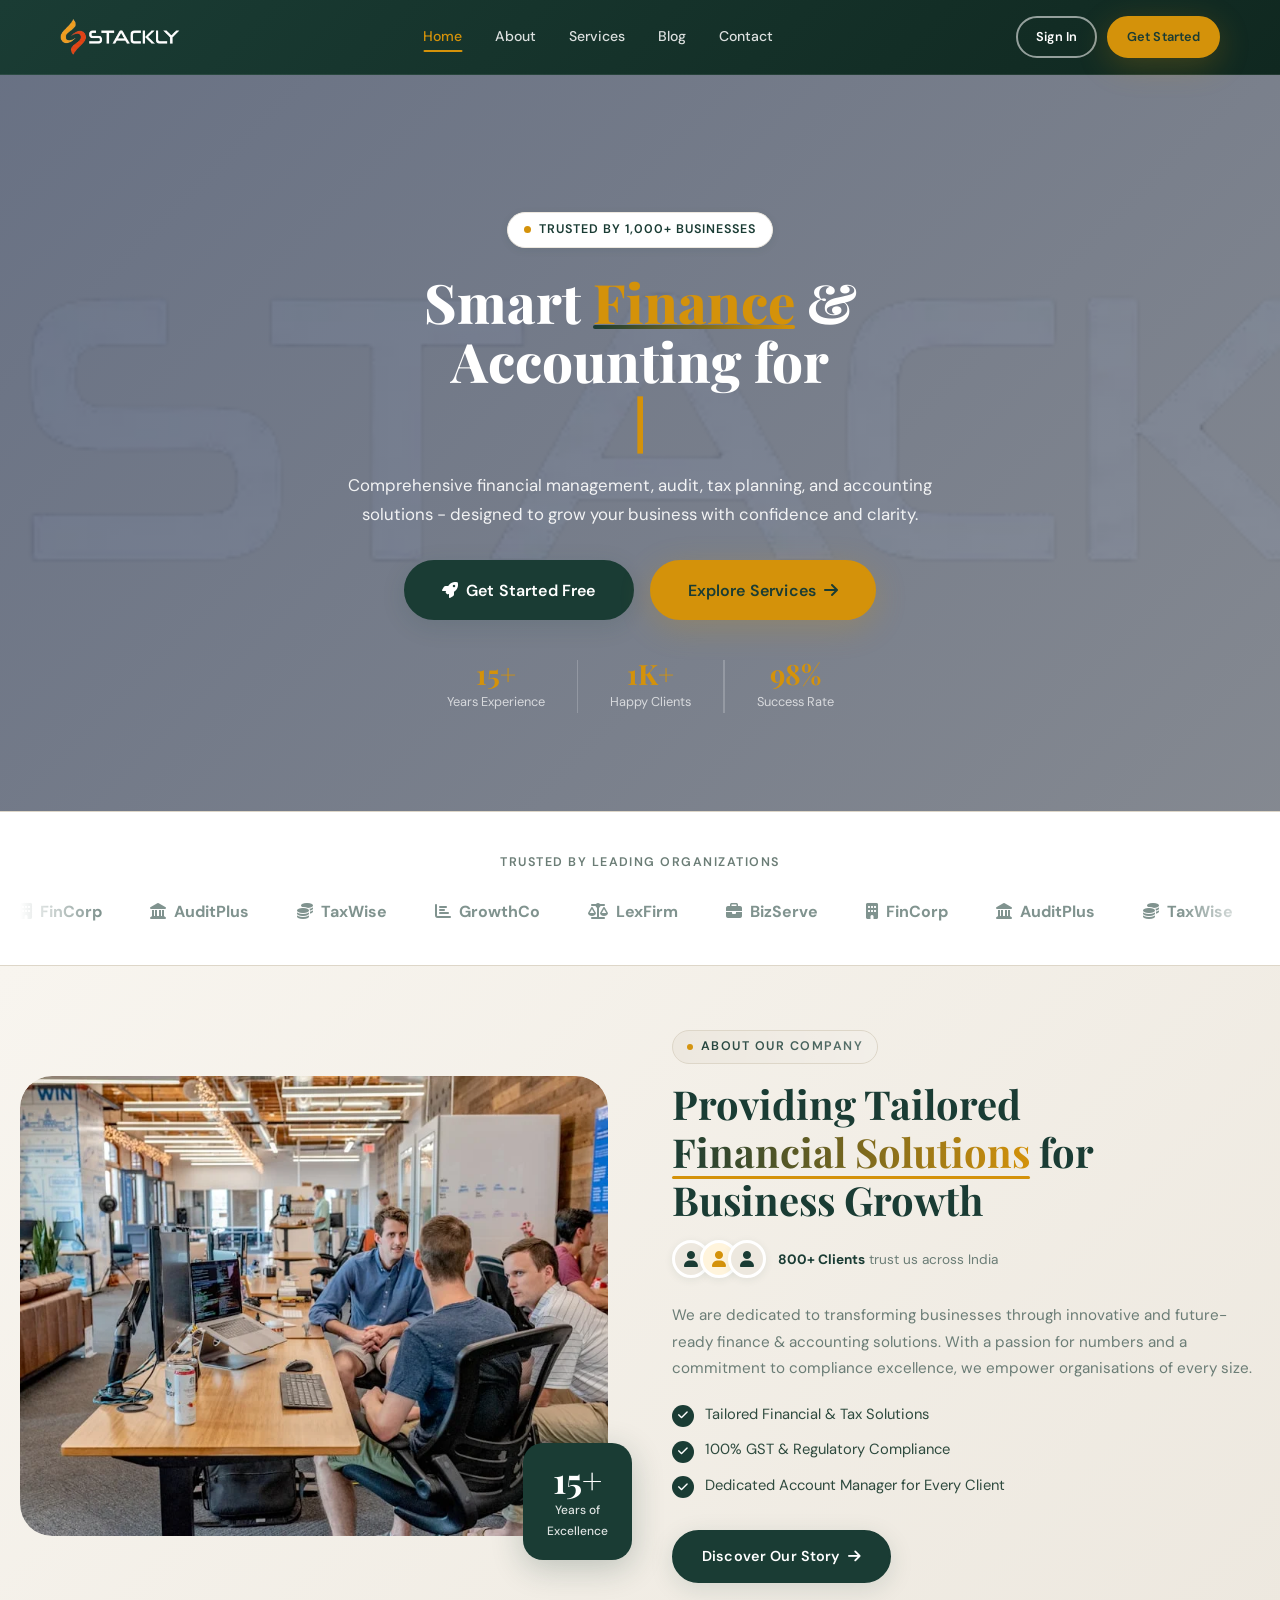
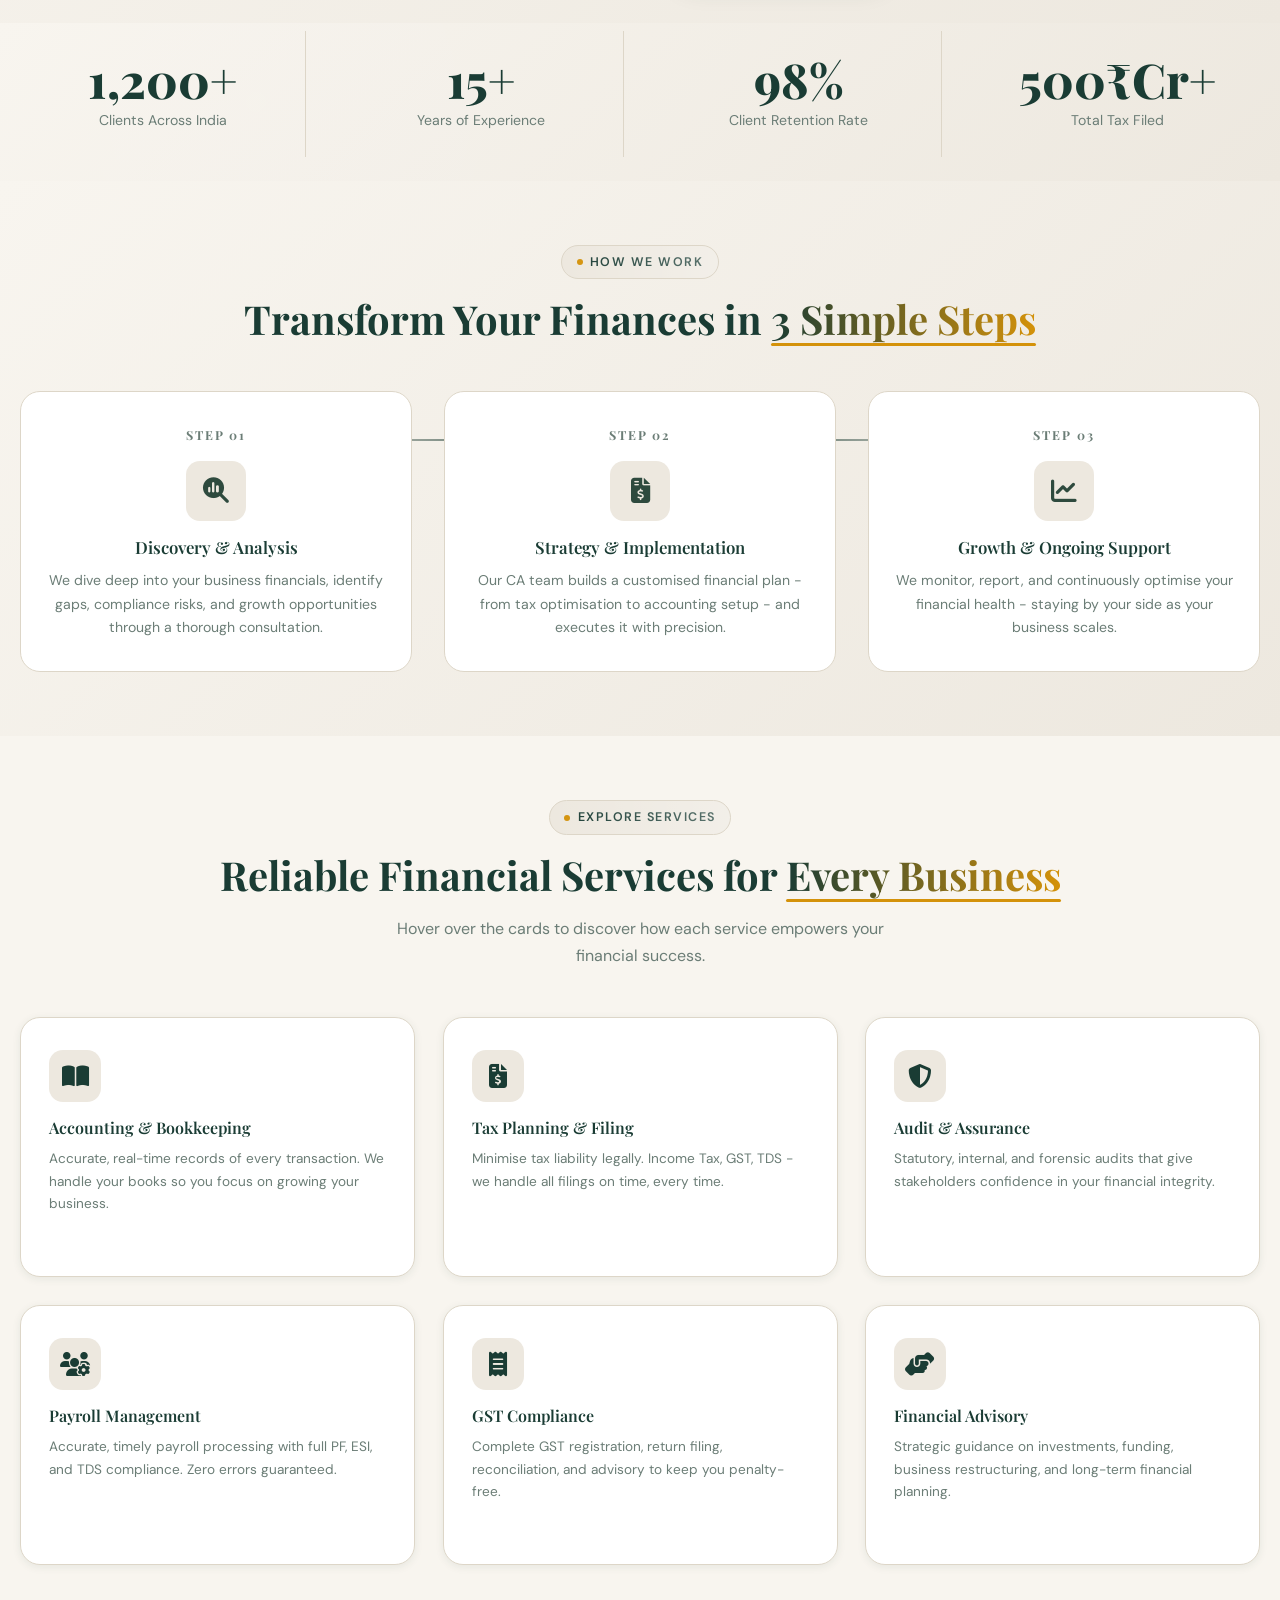
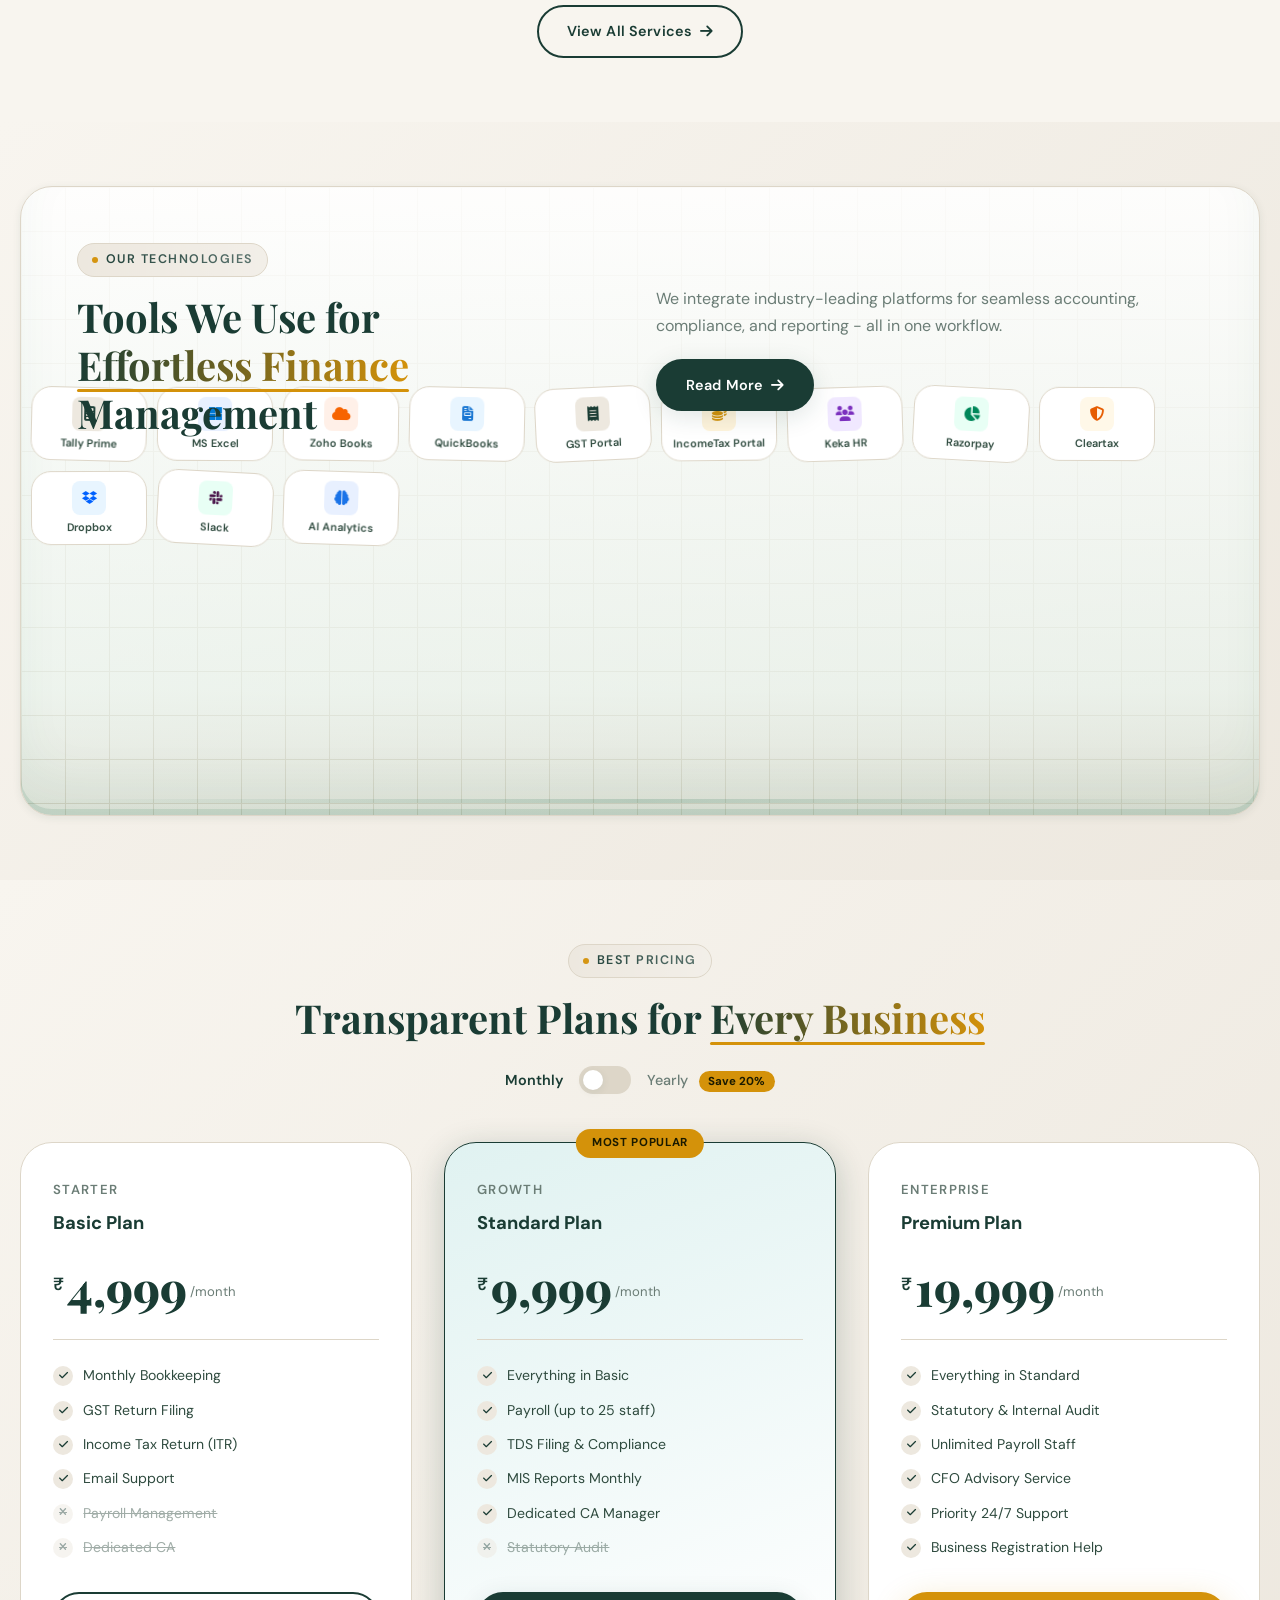
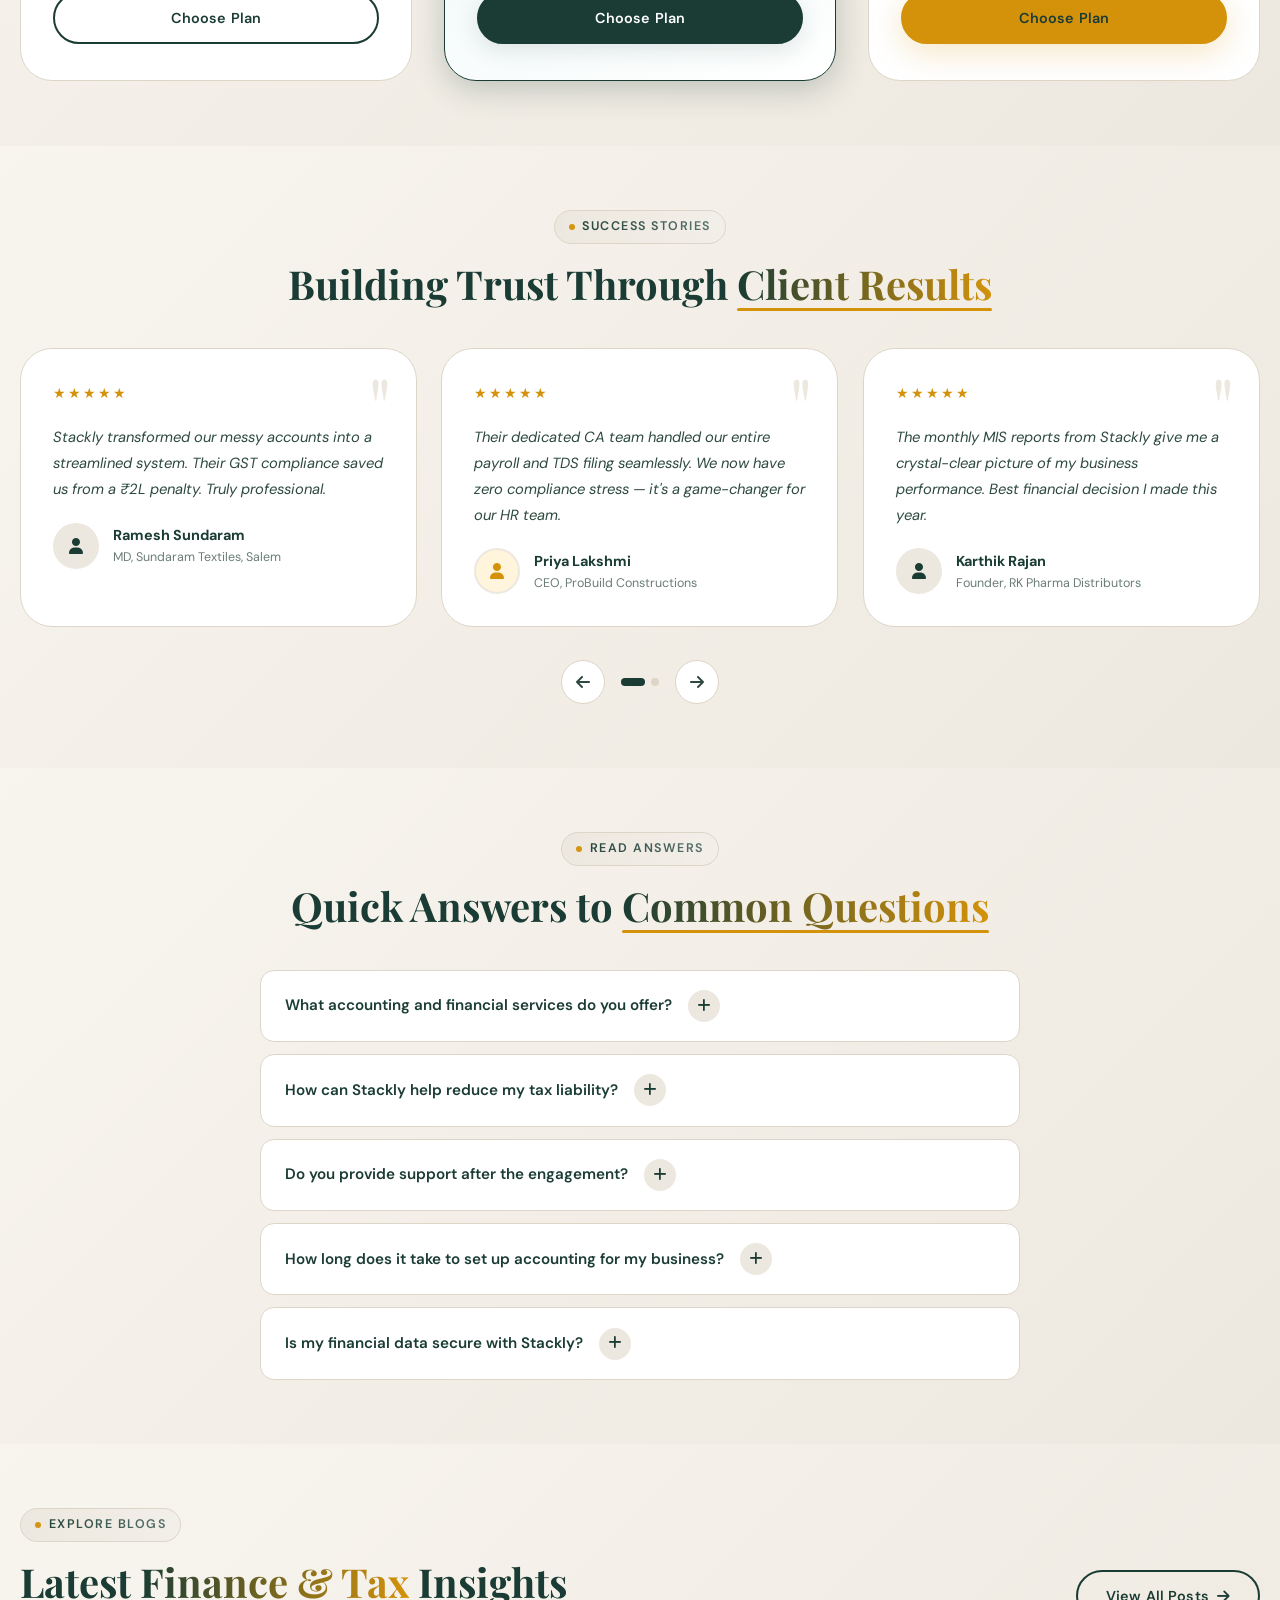
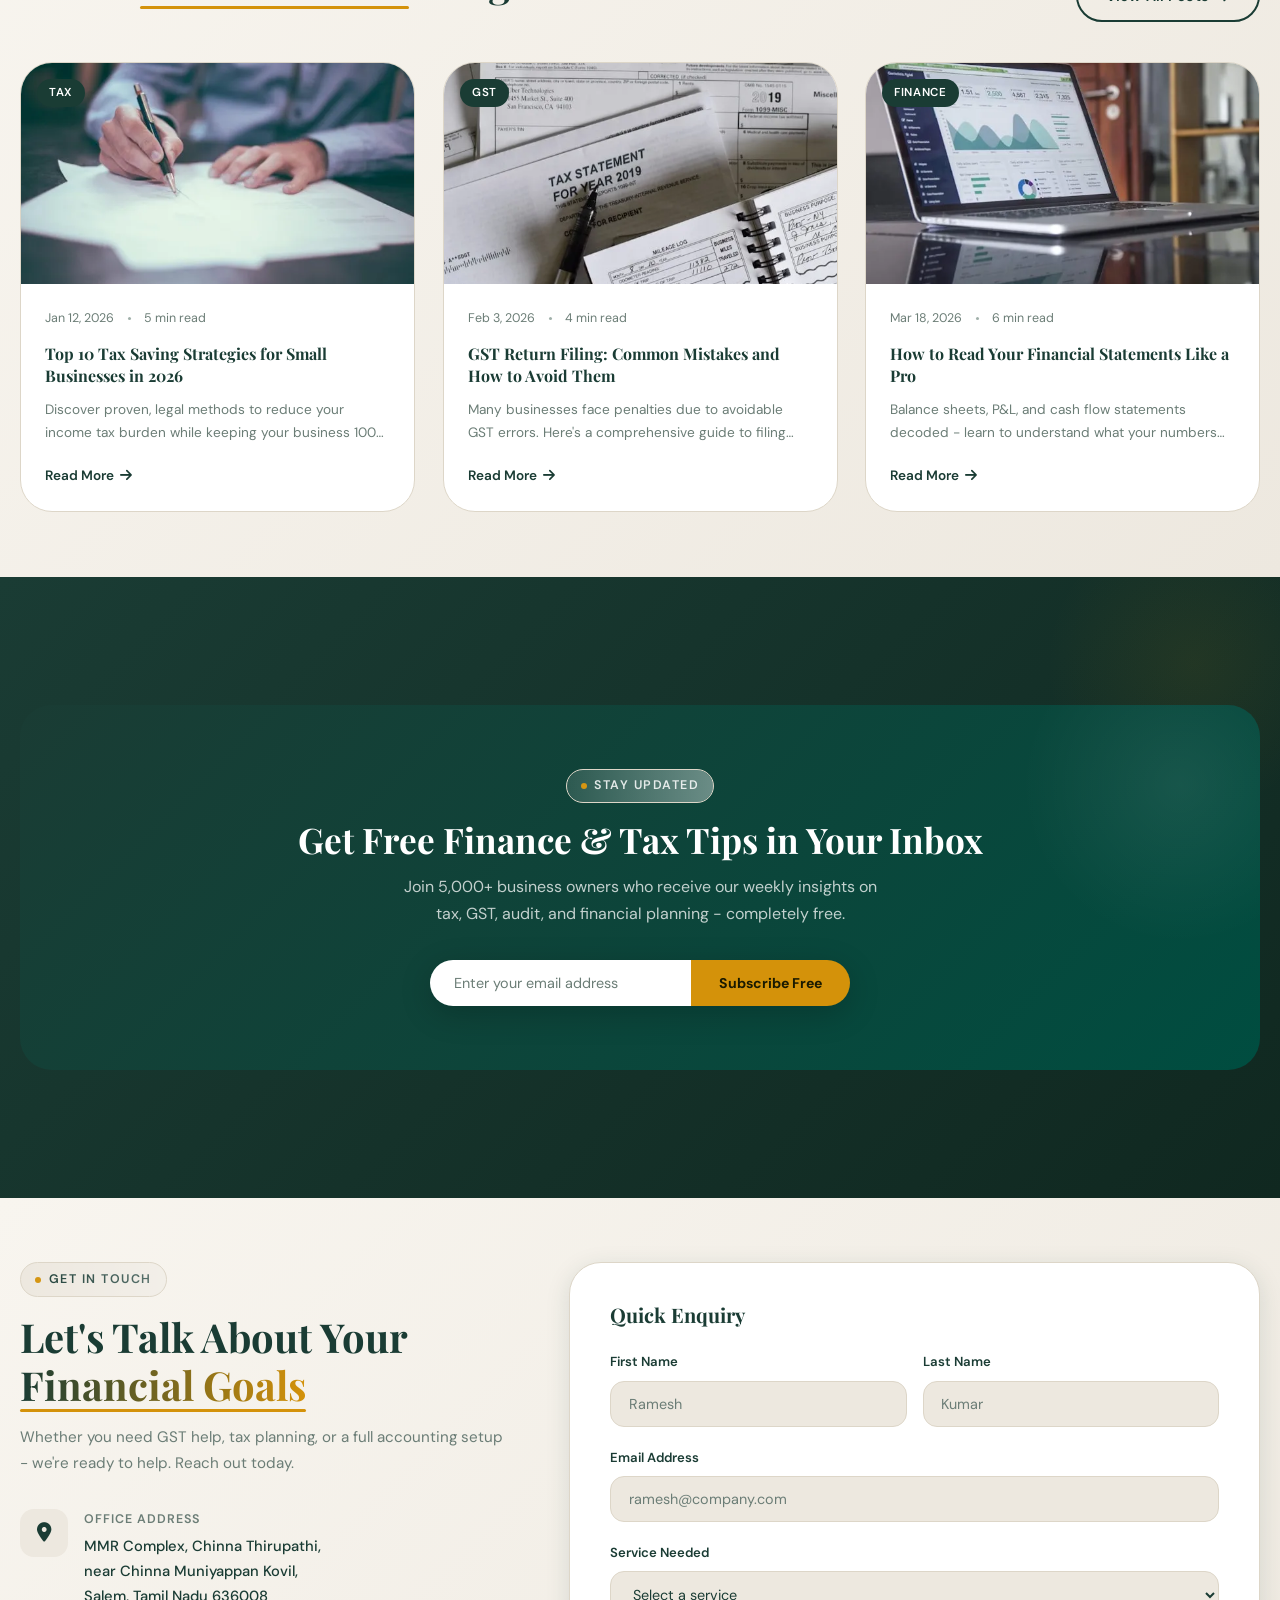
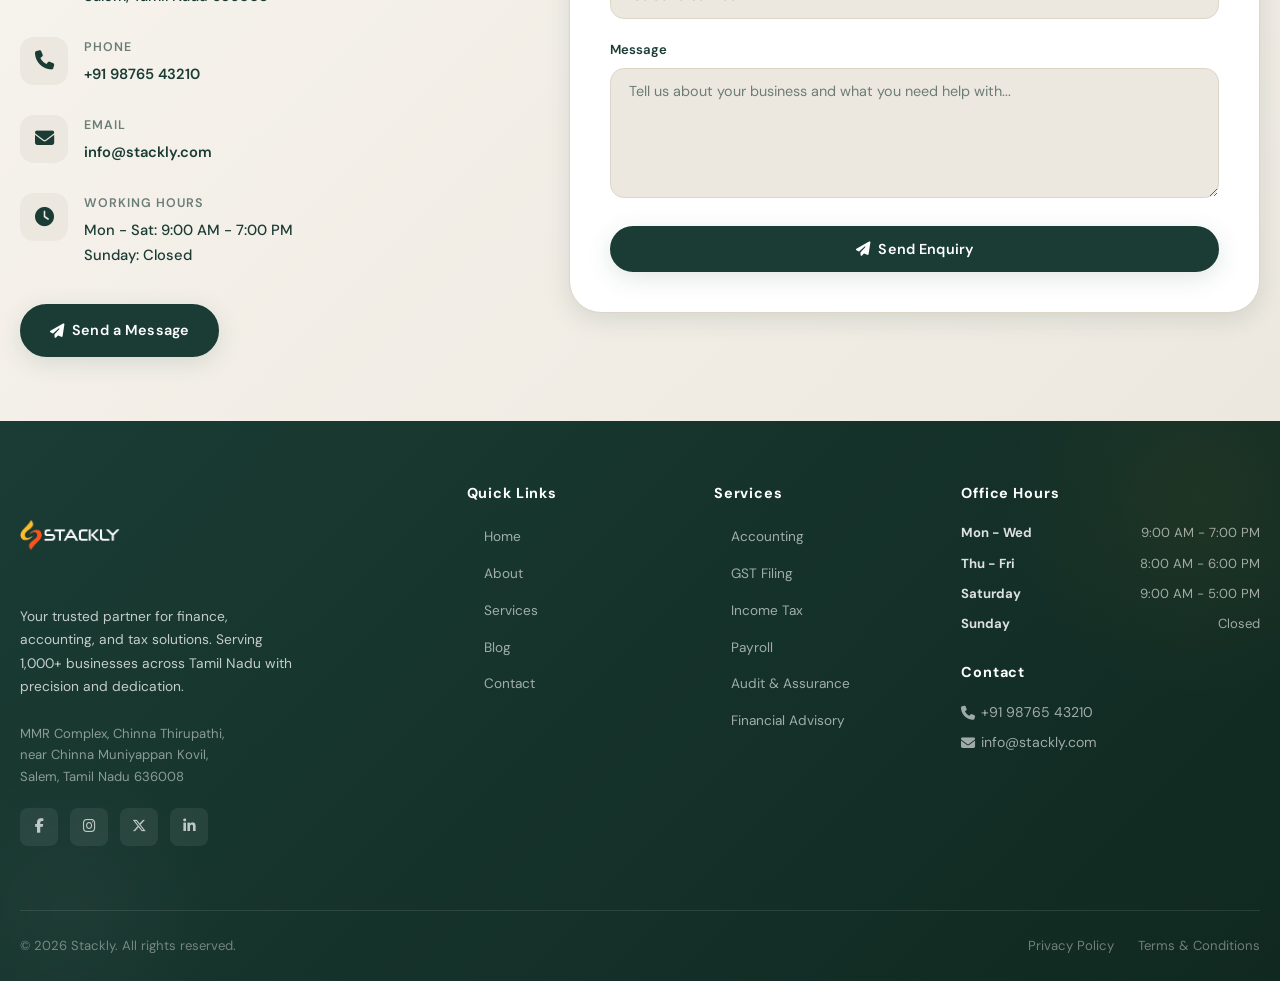
==== commit 36cb9314: "Add files via upload" ====
--- a/index.html
+++ b/index.html
@@ -1,11 +1,11 @@
-<!DOCTYPE html>
+﻿<!DOCTYPE html>
 <html lang="en">
 <head>
   <meta charset="UTF-8" />
   <meta name="viewport" content="width=device-width, initial-scale=1.0" />
-  <meta name="description" content="Stackly — Finance & Accounting Solutions. Smart financial management, audit, tax, and accounting services for businesses in Salem, Tamil Nadu." />
+  <meta name="description" content="Stackly - Finance & Accounting Solutions. Smart financial management, audit, tax, and accounting services for businesses in Salem, Tamil Nadu." />
   <meta name="theme-color" content="#1A6B4A" />
-  <title>Stackly — Finance & Accounting Solutions</title>
+  <title>Stackly - Finance & Accounting Solutions</title>
 
   <!-- Preconnect for fast font load -->
   <link rel="preconnect" href="https://fonts.googleapis.com" />
@@ -29,14 +29,13 @@
   PRELOADER
 ========================================================= -->
 <div id="preloader" role="status" aria-label="Loading">
-  <div class="preloader__inner">
-    <img src="assets/logo.webp" alt="Stackly Logo" class="preloader__logo" />
-    <div class="preloader__circles">
-      <div class="preloader__circle preloader__circle--1"></div>
-      <div class="preloader__circle preloader__circle--2"></div>
-      <div class="preloader__circle preloader__circle--3"></div>
-    </div>
-    <div class="preloader__bar"></div>
+  <div class="preloader__content">
+    <div class="preloader__logo-container">
+      <img src="assets/img_2.webp" alt="Stackly Logo" class="preloader__logo" />
+    </div>
+    <div class="preloader__ring preloader__ring--1"></div>
+    <div class="preloader__ring preloader__ring--2"></div>
+    <div class="preloader__ring preloader__ring--3"></div>
   </div>
 </div>
 
@@ -57,8 +56,8 @@
   </nav>
 
   <div class="mobile-overlay__actions">
-    <a href="signin.html"      class="btn btn--outline">Sign In</a>
-    <a href="get-started.html" class="btn btn--primary">Get Started</a>
+    <a href="signin.html"      class="btn btn--primary">Sign In</a>
+    <a href="signup.html" class="btn btn--accent">Get Started</a>
   </div>
 </div>
 
@@ -70,7 +69,7 @@
 
     <!-- Logo -->
     <a href="index.html" class="header__logo" aria-label="Stackly Home">
-      <img src="assets/logo.webp" alt="Stackly" width="60" height="60" />
+      <img src="assets/img_2.webp" alt="Stackly" width="120" height="120" />
     </a>
 
     <!-- Desktop Nav -->
@@ -84,8 +83,8 @@
 
     <!-- Actions -->
     <div class="header__actions">
-      <a href="signin.html"      class="btn btn--outline btn--sm">Sign In</a>
-      <a href="get-started.html" class="btn btn--primary btn--sm">Get Started</a>
+      <a href="signin.html"      class="btn btn--ghost btn--sm">Sign In</a>
+      <a href="signup.html" class="btn btn--accent btn--sm">Get Started</a>
       <button class="hamburger" id="hamburger" aria-label="Open menu" aria-expanded="false" aria-controls="mobileOverlay">
         <span class="bar"></span>
         <span class="bar"></span>
@@ -133,7 +132,7 @@
 
     <!-- Background Video -->
     <div class="hero__video-wrap" aria-hidden="true">
-      <video class="hero__video" autoplay muted loop playsinline poster="assets/logo.webp">
+      <video class="hero__video" autoplay muted loop playsinline poster="assets/img_2.webp">
         <source src="assets/hero vid.mp4" type="video/mp4" />
       </video>
       <div class="hero__video-overlay"></div>
@@ -151,18 +150,18 @@
         <h1 class="hero__title">
           Smart <em>Finance</em> &amp;<br />
           Accounting for<br />
-          Modern Business
+          <span class="typewriter-text" style="color: var(--clr-accent);">Modern Business</span><span class="typewriter-cursor" style="color: var(--clr-accent); animation: blink-cursor 0.8s ease-in-out infinite;">|</span>
         </h1>
 
         <p class="hero__text">
-          Comprehensive financial management, audit, tax planning, and accounting solutions — designed to grow your business with confidence and clarity.
+          Comprehensive financial management, audit, tax planning, and accounting solutions - designed to grow your business with confidence and clarity.
         </p>
 
         <div class="hero__buttons">
-          <a href="get-started.html" class="btn btn--primary btn--lg">
+          <a href="signup.html" class="btn btn--primary btn--lg">
             <i class="fa-solid fa-rocket"></i> Get Started Free
           </a>
-          <a href="service.html" class="btn btn--outline btn--lg">
+          <a href="service.html" class="btn btn--accent btn--lg">
             Explore Services <i class="fa-solid fa-arrow-right"></i>
           </a>
         </div>
@@ -196,7 +195,7 @@
       <p class="brands__label">Trusted by Leading Organizations</p>
       <div class="brands__track-wrap">
         <div class="brands__track">
-          <!-- Brand logos — replace with real images -->
+          <!-- Brand logos - replace with real images -->
           <div style="display:flex;align-items:center;gap:0.5rem;opacity:0.55;white-space:nowrap;font-weight:700;font-size:1rem;color:var(--clr-text-dark)"><i class="fa-solid fa-building" style="color:var(--clr-primary)"></i> FinCorp</div>
           <div style="display:flex;align-items:center;gap:0.5rem;opacity:0.55;white-space:nowrap;font-weight:700;font-size:1rem;color:var(--clr-text-dark)"><i class="fa-solid fa-landmark" style="color:var(--clr-primary)"></i> AuditPlus</div>
           <div style="display:flex;align-items:center;gap:0.5rem;opacity:0.55;white-space:nowrap;font-weight:700;font-size:1rem;color:var(--clr-text-dark)"><i class="fa-solid fa-coins" style="color:var(--clr-primary)"></i> TaxWise</div>
@@ -218,13 +217,15 @@
   <!-- =====================================================
     ABOUT SECTION
   ===================================================== -->
-  <section class="section section--dark-teal" id="about" aria-label="About Us">
+  <section class="section section--alt" id="about" aria-label="About Us">
     <div class="container">
       <div class="about__grid">
 
         <!-- Image Side -->
-        <div class="about__img-wrap reveal reveal--left">
-          <img src="https://images.unsplash.com/photo-1556761175-b413da4baf72?auto=format&fit=crop&q=80&w=800" alt="Stackly Team Office" class="about__img" />
+        <div class="about__img-container" style="position:relative;">
+          <div class="about__img-wrap img-reveal reveal reveal--left">
+            <img src="assets/img_28.webp" alt="Stackly Team Office" class="about__img" />
+          </div>
 
           <!-- Floating experience badge -->
           <div class="about__exp-badge">
@@ -272,23 +273,7 @@
           <a href="about.html" class="btn btn--primary">
             Discover Our Story <i class="fa-solid fa-arrow-right"></i>
           </a>
-
-          <div class="about__metrics">
-            <div>
-              <div class="about__metric-num">1,200+</div>
-              <div class="about__metric-label">Clients Served</div>
-            </div>
-            <div>
-              <div class="about__metric-num">₹500Cr+</div>
-              <div class="about__metric-label">Tax Filed</div>
-            </div>
-            <div>
-              <div class="about__metric-num">15+</div>
-              <div class="about__metric-label">Expert CAs</div>
-            </div>
-          </div>
-        </div>
-
+        </div>
       </div>
     </div>
   </section>
@@ -325,7 +310,7 @@
   </section>
 
   <!-- =====================================================
-    HOW WE WORK — STEPS
+    HOW WE WORK - STEPS
   ===================================================== -->
   <section class="section section--alt" aria-label="How We Work">
     <div class="container">
@@ -347,24 +332,24 @@
           <div class="step-card__num">STEP 02</div>
           <div class="step-card__icon"><i class="fa-solid fa-file-invoice-dollar"></i></div>
           <h3 class="step-card__title">Strategy & Implementation</h3>
-          <p class="step-card__text">Our CA team builds a customised financial plan — from tax optimisation to accounting setup — and executes it with precision.</p>
+          <p class="step-card__text">Our CA team builds a customised financial plan - from tax optimisation to accounting setup - and executes it with precision.</p>
         </div>
 
         <div class="step-card">
           <div class="step-card__num">STEP 03</div>
           <div class="step-card__icon"><i class="fa-solid fa-chart-line"></i></div>
           <h3 class="step-card__title">Growth & Ongoing Support</h3>
-          <p class="step-card__text">We monitor, report, and continuously optimise your financial health — staying by your side as your business scales.</p>
-        </div>
-
-      </div>
-    </div>
-  </section>
-
-  <!-- =====================================================
-    SERVICES SECTION — FLIP CARDS
-  ===================================================== -->
-  <section class="section section--dark-navy" id="services" aria-label="Our Services">
+          <p class="step-card__text">We monitor, report, and continuously optimise your financial health - staying by your side as your business scales.</p>
+        </div>
+
+      </div>
+    </div>
+  </section>
+
+  <!-- =====================================================
+    SERVICES SECTION - FLIP CARDS
+  ===================================================== -->
+  <section class="section" id="services" aria-label="Our Services">
     <div class="container">
       <div class="text-center" style="margin-bottom:3rem;">
         <span class="section-tag reveal">Explore Services</span>
@@ -384,7 +369,7 @@
             </div>
             <div class="service-card__back">
               <div class="service-card__back-title">Accounting & Bookkeeping</div>
-              <p class="service-card__back-text">From ledger maintenance to MIS reports, bank reconciliation, and financial statements — complete end-to-end.</p>
+              <p class="service-card__back-text">From ledger maintenance to MIS reports, bank reconciliation, and financial statements - complete end-to-end.</p>
               <a href="service.html" class="btn btn--ghost btn--sm">Learn More <i class="fa-solid fa-arrow-right"></i></a>
             </div>
           </div>
@@ -396,7 +381,7 @@
             <div class="service-card__front">
               <div class="service-card__icon"><i class="fa-solid fa-file-invoice-dollar"></i></div>
               <h3 class="service-card__title">Tax Planning & Filing</h3>
-              <p class="service-card__text">Minimise tax liability legally. Income Tax, GST, TDS — we handle all filings on time, every time.</p>
+              <p class="service-card__text">Minimise tax liability legally. Income Tax, GST, TDS - we handle all filings on time, every time.</p>
             </div>
             <div class="service-card__back">
               <div class="service-card__back-title">Tax Planning & Filing</div>
@@ -416,7 +401,7 @@
             </div>
             <div class="service-card__back">
               <div class="service-card__back-title">Audit & Assurance</div>
-              <p class="service-card__back-text">Thorough audit processes with detailed reporting — identify risks before they become problems.</p>
+              <p class="service-card__back-text">Thorough audit processes with detailed reporting - identify risks before they become problems.</p>
               <a href="service.html" class="btn btn--ghost btn--sm">Learn More <i class="fa-solid fa-arrow-right"></i></a>
             </div>
           </div>
@@ -432,7 +417,7 @@
             </div>
             <div class="service-card__back">
               <div class="service-card__back-title">Payroll Management</div>
-              <p class="service-card__back-text">End-to-end payroll — salary slips, Form 16, statutory filings, and employee portal integration.</p>
+              <p class="service-card__back-text">End-to-end payroll - salary slips, Form 16, statutory filings, and employee portal integration.</p>
               <a href="service.html" class="btn btn--ghost btn--sm">Learn More <i class="fa-solid fa-arrow-right"></i></a>
             </div>
           </div>
@@ -448,7 +433,7 @@
             </div>
             <div class="service-card__back">
               <div class="service-card__back-title">GST Compliance</div>
-              <p class="service-card__back-text">Monthly GSTR-1, GSTR-3B, annual returns, e-invoicing, and e-way bill management — all handled.</p>
+              <p class="service-card__back-text">Monthly GSTR-1, GSTR-3B, annual returns, e-invoicing, and e-way bill management - all handled.</p>
               <a href="service.html" class="btn btn--ghost btn--sm">Learn More <i class="fa-solid fa-arrow-right"></i></a>
             </div>
           </div>
@@ -479,25 +464,25 @@
   </section>
 
   <!-- =====================================================
-    OUR TECHNOLOGIES — SLIDING CARD ANIMATION
+    OUR TECHNOLOGIES - SLIDING CARD ANIMATION
   ===================================================== -->
   <section class="section section--light-orange" id="technologies" aria-label="Our Technologies">
-    <div class="container">
-
-      <div class="tech__header reveal">
-        <div>
-          <span class="section-tag">Our Technologies</span>
-          <h2 class="section-title">Tools We Use for <span>Effortless Finance</span> Management</h2>
-        </div>
-        <div>
-          <p class="section-subtitle">We integrate industry-leading platforms for seamless accounting, compliance, and reporting — all in one workflow.</p>
-          <a href="service.html" class="btn btn--primary" style="margin-top:1.25rem;">
-            Read More <i class="fa-solid fa-arrow-right"></i>
-          </a>
-        </div>
-      </div>
+    <div class="container--wide">
 
       <div class="tech__grid tech__grid--physics stagger-children" aria-label="Draggable technology tools">
+
+        <div class="tech__header reveal">
+          <div>
+            <span class="section-tag">Our Technologies</span>
+            <h2 class="section-title">Tools We Use for <span>Effortless Finance</span> Management</h2>
+          </div>
+          <div>
+            <p class="section-subtitle">We integrate industry-leading platforms for seamless accounting, compliance, and reporting - all in one workflow.</p>
+            <a href="service.html" class="btn btn--primary" style="margin-top:1.25rem;">
+              Read More <i class="fa-solid fa-arrow-right"></i>
+            </a>
+          </div>
+        </div>
 
         <div class="tech-card">
           <div class="tech-card__img" style="width:52px;height:52px;background:var(--clr-primary-pale);border-radius:var(--r-md);display:flex;align-items:center;justify-content:center;">
@@ -590,7 +575,7 @@
   <!-- =====================================================
     PRICING SECTION
   ===================================================== -->
-  <section class="section section--dark-purple" id="pricing" aria-label="Pricing Plans">
+  <section class="section section--alt" id="pricing" aria-label="Pricing Plans">
     <div class="container">
       <div class="text-center" style="margin-bottom:1.5rem;">
         <span class="section-tag reveal">Best Pricing</span>
@@ -626,7 +611,7 @@
             <li class="pricing-feature pricing-feature--disabled"><span class="pricing-feature__check"><i class="fa-solid fa-xmark"></i></span> Payroll Management</li>
             <li class="pricing-feature pricing-feature--disabled"><span class="pricing-feature__check"><i class="fa-solid fa-xmark"></i></span> Dedicated CA</li>
           </ul>
-          <a href="get-started.html" class="btn btn--outline">Choose Plan</a>
+          <a href="404.html" class="btn btn--outline">Choose Plan</a>
         </div>
 
         <!-- Standard (Featured) -->
@@ -648,7 +633,7 @@
             <li class="pricing-feature"><span class="pricing-feature__check"><i class="fa-solid fa-check"></i></span> Dedicated CA Manager</li>
             <li class="pricing-feature pricing-feature--disabled"><span class="pricing-feature__check"><i class="fa-solid fa-xmark"></i></span> Statutory Audit</li>
           </ul>
-          <a href="get-started.html" class="btn btn--primary">Choose Plan</a>
+          <a href="404.html" class="btn btn--primary">Choose Plan</a>
         </div>
 
         <!-- Premium -->
@@ -669,7 +654,7 @@
             <li class="pricing-feature"><span class="pricing-feature__check"><i class="fa-solid fa-check"></i></span> Priority 24/7 Support</li>
             <li class="pricing-feature"><span class="pricing-feature__check"><i class="fa-solid fa-check"></i></span> Business Registration Help</li>
           </ul>
-          <a href="get-started.html" class="btn btn--accent">Choose Plan</a>
+          <a href="404.html" class="btn btn--accent">Choose Plan</a>
         </div>
 
       </div>
@@ -690,7 +675,7 @@
         <div class="testimonials__track" id="testimonialTrack">
 
           <div class="testimonial-card">
-            <div class="testimonial-card__stars">★★★★★</div>
+            <div class="testimonial-card__stars">&#9733;&#9733;&#9733;&#9733;&#9733;</div>
             <p class="testimonial-card__text">Stackly transformed our messy accounts into a streamlined system. Their GST compliance saved us from a ₹2L penalty. Truly professional.</p>
             <div class="testimonial-card__author">
               <div class="testimonial-card__img" style="background:var(--clr-primary-pale);display:flex;align-items:center;justify-content:center;"><i class="fa-solid fa-user" style="color:var(--clr-primary)"></i></div>
@@ -702,8 +687,8 @@
           </div>
 
           <div class="testimonial-card">
-            <div class="testimonial-card__stars">★★★★★</div>
-            <p class="testimonial-card__text">Their dedicated CA team handled our entire payroll and TDS filing seamlessly. We now have zero compliance stress — it's a game-changer for our HR team.</p>
+            <div class="testimonial-card__stars">&#9733;&#9733;&#9733;&#9733;&#9733;</div>
+            <p class="testimonial-card__text">Their dedicated CA team handled our entire payroll and TDS filing seamlessly. We now have zero compliance stress &mdash; it's a game-changer for our HR team.</p>
             <div class="testimonial-card__author">
               <div class="testimonial-card__img" style="background:var(--clr-accent-light);display:flex;align-items:center;justify-content:center;"><i class="fa-solid fa-user" style="color:var(--clr-accent)"></i></div>
               <div>
@@ -714,7 +699,7 @@
           </div>
 
           <div class="testimonial-card">
-            <div class="testimonial-card__stars">★★★★★</div>
+            <div class="testimonial-card__stars">&#9733;&#9733;&#9733;&#9733;&#9733;</div>
             <p class="testimonial-card__text">The monthly MIS reports from Stackly give me a crystal-clear picture of my business performance. Best financial decision I made this year.</p>
             <div class="testimonial-card__author">
               <div class="testimonial-card__img" style="background:var(--clr-primary-pale);display:flex;align-items:center;justify-content:center;"><i class="fa-solid fa-user" style="color:var(--clr-primary)"></i></div>
@@ -726,7 +711,7 @@
           </div>
 
           <div class="testimonial-card">
-            <div class="testimonial-card__stars">★★★★★</div>
+            <div class="testimonial-card__stars">&#9733;&#9733;&#9733;&#9733;&#9733;</div>
             <p class="testimonial-card__text">From company registration to GST, Stackly handled everything end-to-end. Highly recommend to any startup in Tamil Nadu.</p>
             <div class="testimonial-card__author">
               <div class="testimonial-card__img" style="background:var(--clr-accent-light);display:flex;align-items:center;justify-content:center;"><i class="fa-solid fa-user" style="color:var(--clr-accent)"></i></div>
@@ -771,7 +756,7 @@
             <span class="faq-item__icon"><i class="fa-solid fa-plus"></i></span>
           </button>
           <div class="faq-item__body">
-            <p class="faq-item__answer">We offer end-to-end accounting, bookkeeping, GST filing, income tax returns, payroll management, audit & assurance, financial advisory, and company registration services — tailored to your business size and industry.</p>
+            <p class="faq-item__answer">We offer end-to-end accounting, bookkeeping, GST filing, income tax returns, payroll management, audit & assurance, financial advisory, and company registration services - tailored to your business size and industry.</p>
           </div>
         </div>
 
@@ -781,7 +766,7 @@
             <span class="faq-item__icon"><i class="fa-solid fa-plus"></i></span>
           </button>
           <div class="faq-item__body">
-            <p class="faq-item__answer">Our CA team analyses your business structure, income patterns, and eligible deductions to build a legal tax optimisation strategy — saving you money while ensuring full compliance with IT and GST laws.</p>
+            <p class="faq-item__answer">Our CA team analyses your business structure, income patterns, and eligible deductions to build a legal tax optimisation strategy - saving you money while ensuring full compliance with IT and GST laws.</p>
           </div>
         </div>
 
@@ -801,7 +786,7 @@
             <span class="faq-item__icon"><i class="fa-solid fa-plus"></i></span>
           </button>
           <div class="faq-item__body">
-            <p class="faq-item__answer">Typically 2–5 business days. Once you share your documents, our team migrates your data, sets up the software, and begins processing within the same week.</p>
+            <p class="faq-item__answer">Typically 2 - 5 business days. Once you share your documents, our team migrates your data, sets up the software, and begins processing within the same week.</p>
           </div>
         </div>
 
@@ -811,7 +796,7 @@
             <span class="faq-item__icon"><i class="fa-solid fa-plus"></i></span>
           </button>
           <div class="faq-item__body">
-            <p class="faq-item__answer">Yes. We use encrypted cloud storage, signed NDAs, and strict data access controls. Your financial information is never shared with third parties — confidentiality is our core commitment.</p>
+            <p class="faq-item__answer">Yes. We use encrypted cloud storage, signed NDAs, and strict data access controls. Your financial information is never shared with third parties - confidentiality is our core commitment.</p>
           </div>
         </div>
 
@@ -835,8 +820,8 @@
       <div class="blog__grid stagger-children">
 
         <article class="blog-card">
-          <div class="blog-card__img-wrap">
-            <img src="https://images.unsplash.com/photo-1450101499163-c8848c66ca85?auto=format&fit=crop&q=80&w=600" alt="Tax Savings" class="blog-card__img" />
+          <div class="blog-card__img-wrap img-reveal">
+            <img src="assets/img_18.webp" alt="Tax Savings" class="blog-card__img" />
             <span class="blog-card__cat">Tax</span>
           </div>
           <div class="blog-card__body">
@@ -852,8 +837,8 @@
         </article>
 
         <article class="blog-card">
-          <div class="blog-card__img-wrap">
-            <img src="https://images.unsplash.com/photo-1586486855514-8c633cc6fd38?auto=format&fit=crop&q=80&w=600" alt="GST Filing" class="blog-card__img" />
+          <div class="blog-card__img-wrap img-reveal">
+            <img src="assets/img_19.webp" alt="GST Filing" class="blog-card__img" />
             <span class="blog-card__cat">GST</span>
           </div>
           <div class="blog-card__body">
@@ -869,8 +854,8 @@
         </article>
 
         <article class="blog-card">
-          <div class="blog-card__img-wrap">
-            <img src="https://images.unsplash.com/photo-1460925895917-afdab827c52f?auto=format&fit=crop&q=80&w=600" alt="Financial Statements" class="blog-card__img" />
+          <div class="blog-card__img-wrap img-reveal">
+            <img src="assets/img_20.webp" alt="Financial Statements" class="blog-card__img" />
             <span class="blog-card__cat">Finance</span>
           </div>
           <div class="blog-card__body">
@@ -880,7 +865,7 @@
               <span>6 min read</span>
             </div>
             <h3 class="blog-card__title">How to Read Your Financial Statements Like a Pro</h3>
-            <p class="blog-card__text">Balance sheets, P&amp;L, and cash flow statements decoded — learn to understand what your numbers are truly telling you about your business health.</p>
+            <p class="blog-card__text">Balance sheets, P&amp;L, and cash flow statements decoded - learn to understand what your numbers are truly telling you about your business health.</p>
             <a href="blog.html" class="blog-card__link">Read More <span class="arrow"><i class="fa-solid fa-arrow-right"></i></span></a>
           </div>
         </article>
@@ -897,8 +882,8 @@
       <div class="cta-section reveal">
         <span class="section-tag" style="background:rgba(255,255,255,0.12);color:rgba(255,255,255,0.85);">Stay Updated</span>
         <h2 class="cta-section__title">Get Free Finance &amp; Tax Tips in Your Inbox</h2>
-        <p class="cta-section__text">Join 5,000+ business owners who receive our weekly insights on tax, GST, audit, and financial planning — completely free.</p>
-        <form class="cta-newsletter-form" onsubmit="handleNewsletter(event)" novalidate>
+        <p class="cta-section__text">Join 5,000+ business owners who receive our weekly insights on tax, GST, audit, and financial planning - completely free.</p>
+        <form class="cta-newsletter-form" action="404.html">
           <input type="email" placeholder="Enter your email address" aria-label="Email address" required />
           <button type="submit">Subscribe Free</button>
         </form>
@@ -917,7 +902,7 @@
         <div class="reveal reveal--left">
           <span class="section-tag">Get In Touch</span>
           <h2 class="section-title">Let's Talk About Your <span>Financial Goals</span></h2>
-          <p style="color:var(--clr-text-muted);margin-bottom:2rem;font-size:0.95rem;">Whether you need GST help, tax planning, or a full accounting setup — we're ready to help. Reach out today.</p>
+          <p style="color:var(--clr-text-muted);margin-bottom:2rem;font-size:0.95rem;">Whether you need GST help, tax planning, or a full accounting setup - we're ready to help. Reach out today.</p>
 
           <div class="contact__info-item">
             <div class="contact__info-icon"><i class="fa-solid fa-location-dot"></i></div>
@@ -932,7 +917,7 @@
             <div>
               <div class="contact__info-label">Phone</div>
               <div class="contact__info-value">
-                <a href="tel:+919876543210" style="color:var(--clr-primary);font-weight:600;">+91 98765 43210</a>
+                <span style="color:var(--clr-primary);font-weight:600;">+91 98765 43210</span>
               </div>
             </div>
           </div>
@@ -942,7 +927,7 @@
             <div>
               <div class="contact__info-label">Email</div>
               <div class="contact__info-value">
-                <a href="mailto:info@stackly.com" style="color:var(--clr-primary);font-weight:600;">info@stackly.com</a>
+                <span style="color:var(--clr-primary);font-weight:600;">info@stackly.com</span>
               </div>
             </div>
           </div>
@@ -951,7 +936,7 @@
             <div class="contact__info-icon"><i class="fa-solid fa-clock"></i></div>
             <div>
               <div class="contact__info-label">Working Hours</div>
-              <div class="contact__info-value">Mon – Sat: 9:00 AM – 7:00 PM<br>Sunday: Closed</div>
+              <div class="contact__info-value">Mon - Sat: 9:00 AM - 7:00 PM<br>Sunday: Closed</div>
             </div>
           </div>
 
@@ -963,15 +948,15 @@
         <!-- Quick Contact Form -->
         <div class="contact-form reveal reveal--right">
           <h3 style="font-size:1.25rem;font-weight:700;color:var(--clr-text-dark);margin-bottom:1.5rem;">Quick Enquiry</h3>
-          <form onsubmit="handleContact(event)" novalidate>
+          <form action="404.html">
             <div class="form-row">
               <div class="form-group">
                 <label class="form-label" for="fname">First Name</label>
-                <input class="form-input" type="text" id="fname" placeholder="Ramesh" required />
+                <input class="form-input" type="text" id="fname" placeholder="Ramesh" required pattern="[A-Za-z\s]+" title="Name contains only alphabets" oninvalid="if(this.value){this.setCustomValidity('Name contains only alphabets')}else{this.setCustomValidity('Please fill out this field')}" oninput="this.setCustomValidity('')" />
               </div>
               <div class="form-group">
                 <label class="form-label" for="lname">Last Name</label>
-                <input class="form-input" type="text" id="lname" placeholder="Kumar" />
+                <input class="form-input" type="text" id="lname" placeholder="Kumar" pattern="[A-Za-z\s]+" title="Name contains only alphabets" oninvalid="if(this.value){this.setCustomValidity('Name contains only alphabets')}" oninput="this.setCustomValidity('')" />
               </div>
             </div>
             <div class="form-group">
@@ -981,7 +966,7 @@
             <div class="form-group">
               <label class="form-label" for="service">Service Needed</label>
               <select class="form-select" id="service">
-                <option value="">Select a service…</option>
+                <option value="">Select a service</option>
                 <option>Accounting & Bookkeeping</option>
                 <option>GST Filing</option>
                 <option>Income Tax Return</option>
@@ -992,7 +977,7 @@
             </div>
             <div class="form-group">
               <label class="form-label" for="message">Message</label>
-              <textarea class="form-textarea" id="message" placeholder="Tell us about your business and what you need help with…"></textarea>
+              <textarea class="form-textarea" id="message" placeholder="Tell us about your business and what you need help with..."></textarea>
             </div>
             <button type="submit" class="btn btn--primary" style="width:100%;justify-content:center;">
               <i class="fa-solid fa-paper-plane"></i> Send Enquiry
@@ -1009,14 +994,16 @@
 <!-- =========================================================
   FOOTER
 ========================================================= -->
-<footer class="site-footer" aria-label="Site Footer">
+<footer class="site-footer" style="background: linear-gradient(135deg, #1A3C34 0%, #102820 100%);" aria-label="Site Footer">
   <div class="container">
     <div class="footer__grid">
 
       <!-- Brand column -->
       <div>
         <div class="footer__brand-logo">
-          <img src="assets/logo.webp" alt="Stackly" width="54" height="54" />
+          <a href="index.html" aria-label="Go to homepage" style="display: flex; align-items: center; gap: 0.55rem;">
+            <img src="assets/img_2.webp" alt="Stackly" width="100" height="100" />
+          </a>
         </div>
         <p class="footer__desc">
           Your trusted partner for finance, accounting, and tax solutions. Serving 1,000+ businesses across Tamil Nadu with precision and dedication.
@@ -1027,23 +1014,22 @@
           Salem, Tamil Nadu 636008
         </address>
         <div class="footer__social">
-          <a href="https://www.facebook.com/" class="footer__social-link" aria-label="Facebook" target="_blank" rel="noopener"><i class="fa-brands fa-facebook-f"></i></a>
-          <a href="https://www.instagram.com/" class="footer__social-link" aria-label="Instagram" target="_blank" rel="noopener"><i class="fa-brands fa-instagram"></i></a>
-          <a href="https://www.x.com/" class="footer__social-link" aria-label="X / Twitter" target="_blank" rel="noopener"><i class="fa-brands fa-x-twitter"></i></a>
-          <a href="https://www.linkedin.com/" class="footer__social-link" aria-label="LinkedIn" target="_blank" rel="noopener"><i class="fa-brands fa-linkedin-in"></i></a>
+          <a href="404.html" class="footer__social-link" aria-label="Facebook"><i class="fa-brands fa-facebook-f"></i></a>
+          <a href="404.html" class="footer__social-link" aria-label="Instagram"><i class="fa-brands fa-instagram"></i></a>
+          <a href="404.html" class="footer__social-link" aria-label="X / Twitter"><i class="fa-brands fa-x-twitter"></i></a>
+          <a href="404.html" class="footer__social-link" aria-label="LinkedIn"><i class="fa-brands fa-linkedin-in"></i></a>
         </div>
       </div>
 
       <!-- Resources -->
       <div>
-        <h4 class="footer__col-title">Resources</h4>
+        <h4 class="footer__col-title">Quick Links</h4>
         <ul class="footer__links">
-          <li><a href="contact.html" class="footer__link">Contact Us</a></li>
-          <li><a href="contact.html" class="footer__link">Privacy Policy</a></li>
-          <li><a href="about.html"   class="footer__link">About Us</a></li>
-          <li><a href="contact.html" class="footer__link">Careers</a></li>
-          <li><a href="blog.html"    class="footer__link">Blog & News</a></li>
-          <li><a href="contact.html" class="footer__link">Feedback</a></li>
+          <li><a href="index.html" class="footer__link">Home</a></li>
+          <li><a href="about.html" class="footer__link">About</a></li>
+          <li><a href="service.html" class="footer__link">Services</a></li>
+          <li><a href="blog.html" class="footer__link">Blog</a></li>
+          <li><a href="contact.html" class="footer__link">Contact</a></li>
         </ul>
       </div>
 
@@ -1051,12 +1037,12 @@
       <div>
         <h4 class="footer__col-title">Services</h4>
         <ul class="footer__links">
-          <li><a href="service.html" class="footer__link">Accounting</a></li>
-          <li><a href="service.html" class="footer__link">GST Filing</a></li>
-          <li><a href="service.html" class="footer__link">Income Tax</a></li>
-          <li><a href="service.html" class="footer__link">Payroll</a></li>
-          <li><a href="service.html" class="footer__link">Audit & Assurance</a></li>
-          <li><a href="service.html" class="footer__link">Financial Advisory</a></li>
+          <li><a href="404.html" class="footer__link">Accounting</a></li>
+          <li><a href="404.html" class="footer__link">GST Filing</a></li>
+          <li><a href="404.html" class="footer__link">Income Tax</a></li>
+          <li><a href="404.html" class="footer__link">Payroll</a></li>
+          <li><a href="404.html" class="footer__link">Audit & Assurance</a></li>
+          <li><a href="404.html" class="footer__link">Financial Advisory</a></li>
         </ul>
       </div>
 
@@ -1064,20 +1050,20 @@
       <div>
         <h4 class="footer__col-title">Office Hours</h4>
         <div class="footer__hours">
-          <div class="footer__hour-item"><strong>Mon – Wed</strong><span>9:00 AM – 7:00 PM</span></div>
-          <div class="footer__hour-item"><strong>Thu – Fri</strong><span>8:00 AM – 6:00 PM</span></div>
-          <div class="footer__hour-item"><strong>Saturday</strong><span>9:00 AM – 5:00 PM</span></div>
+          <div class="footer__hour-item"><strong>Mon - Wed</strong><span>9:00 AM - 7:00 PM</span></div>
+          <div class="footer__hour-item"><strong>Thu - Fri</strong><span>8:00 AM - 6:00 PM</span></div>
+          <div class="footer__hour-item"><strong>Saturday</strong><span>9:00 AM - 5:00 PM</span></div>
           <div class="footer__hour-item"><strong>Sunday</strong><span>Closed</span></div>
         </div>
 
         <div style="margin-top:1.75rem;">
           <h4 class="footer__col-title">Contact</h4>
-          <a href="tel:+919876543210" class="footer__link" style="font-size:0.88rem;">
+          <div style="font-size:0.88rem;color:rgba(255,255,255,0.6);display:flex;align-items:center;margin-bottom:0.4rem;">
             <i class="fa-solid fa-phone" style="margin-right:0.4rem;"></i>+91 98765 43210
-          </a>
-          <a href="mailto:info@stackly.com" class="footer__link" style="font-size:0.88rem;margin-top:0.4rem;">
+          </div>
+          <div style="font-size:0.88rem;color:rgba(255,255,255,0.6);display:flex;align-items:center;">
             <i class="fa-solid fa-envelope" style="margin-right:0.4rem;"></i>info@stackly.com
-          </a>
+          </div>
         </div>
       </div>
 
@@ -1097,8 +1083,9 @@
 <!-- =========================================================
   SCROLL TO TOP
 ========================================================= -->
-<button class="scroll-top" id="scrollTop" aria-label="Scroll to top">
-  <i class="fa-solid fa-arrow-up"></i>
+<button class="scroll-top" id="scrollTop" aria-label="Scroll to top" style="background: transparent !important; box-shadow: none !important; padding: 0; width: 80px; height: 80px; display: flex; align-items: center; justify-content: center; overflow: visible; right: 5px !important; animation: none !important; transform: translateZ(0) !important; will-change: transform;">
+  <video id="scrollTopVideo" src="assets/back%20to%20top.webm" autoplay loop muted playsinline style="width: 100%; height: 100%; object-fit: contain; pointer-events: none;"></video>
+  <img id="scrollTopImg" src="assets/img_14.webp" alt="launching" style="width: 100%; height: 100%; object-fit: contain; pointer-events: none; display: none;" />
 </button>
 
 <!-- =========================================================
@@ -1109,697 +1096,7 @@
 <!-- =========================================================
   JAVASCRIPT
 ========================================================= -->
-<script>
-/* ── Utility ── */
-function showToast(msg, type = 'success') {
-  const t = document.getElementById('toast');
-  t.textContent = msg;
-  t.className = 'toast toast--' + type + ' show';
-  setTimeout(() => t.classList.remove('show'), 3500);
-}
-
-/* ── Preloader — hide within 2 seconds ── */
-window.addEventListener('load', () => {
-  const pre = document.getElementById('preloader');
-  setTimeout(() => pre.classList.add('hide'), 500);
-});
-
-/* ── Dark Mode Toggle ── */
-/* ── Navbar scroll behaviour ── */
-const header = document.getElementById('siteHeader');
-window.addEventListener('scroll', () => {
-  header.classList.toggle('scrolled', window.scrollY > 40);
-  document.getElementById('scrollTop').classList.toggle('visible', window.scrollY > 300);
-}, { passive: true });
-
-/* ── Hamburger + Mobile overlay ── */
-const hamburger  = document.getElementById('hamburger');
-const overlay    = document.getElementById('mobileOverlay');
-const overlayClose = document.getElementById('overlayClose');
-
-function openMenu() {
-  hamburger.classList.add('open');
-  overlay.classList.add('open');
-  hamburger.setAttribute('aria-expanded', 'true');
-  document.body.style.overflow = 'hidden';
-}
-
-function closeMenu() {
-  hamburger.classList.remove('open');
-  overlay.classList.remove('open');
-  hamburger.setAttribute('aria-expanded', 'false');
-  document.body.style.overflow = '';
-}
-
-hamburger.addEventListener('click', () => overlay.classList.contains('open') ? closeMenu() : openMenu());
-overlayClose.addEventListener('click', closeMenu);
-
-/* Close on mobile nav link click */
-document.querySelectorAll('.mobile-nav__link').forEach(link => link.addEventListener('click', closeMenu));
-
-/* Close on Escape key */
-document.addEventListener('keydown', e => { if (e.key === 'Escape') closeMenu(); });
-
-/* ── Scroll to Top ── */
-document.getElementById('scrollTop').addEventListener('click', () => {
-  window.scrollTo({ top: 0, behavior: 'smooth' });
-});
-
-/* ── Scroll-triggered Reveal (Intersection Observer) ── */
-const revealEls = document.querySelectorAll('.reveal, .stagger-children');
-const revealObs = new IntersectionObserver((entries) => {
-  entries.forEach(entry => {
-    if (entry.isIntersecting) {
-      entry.target.classList.add('in-view');
-      revealObs.unobserve(entry.target);
-    }
-  });
-}, { threshold: 0.12, rootMargin: '0px 0px -40px 0px' });
-
-revealEls.forEach(el => revealObs.observe(el));
-
-/* ── FAQ Accordion ── */
-document.querySelectorAll('.faq-item__header').forEach(btn => {
-  btn.addEventListener('click', () => {
-    const item   = btn.closest('.faq-item');
-    const isOpen = item.classList.contains('open');
-
-    /* Close all */
-    document.querySelectorAll('.faq-item').forEach(i => {
-      i.classList.remove('open');
-      i.querySelector('.faq-item__header').setAttribute('aria-expanded', 'false');
-    });
-
-    /* Open clicked (if wasn't already open) */
-    if (!isOpen) {
-      item.classList.add('open');
-      btn.setAttribute('aria-expanded', 'true');
-    }
-  });
-});
-
-/* ── Pricing Toggle ── */
-const toggle       = document.getElementById('billingToggle');
-const monthlyLabel = document.getElementById('monthlyLabel');
-const yearlyLabel  = document.getElementById('yearlyLabel');
-let isYearly = false;
-
-function updatePricing() {
-  document.querySelectorAll('.price-amount').forEach(el => {
-    const monthly = parseInt(el.dataset.monthly);
-    const yearly  = parseInt(el.dataset.yearly);
-    const val     = isYearly ? yearly : monthly;
-    el.textContent = val.toLocaleString('en-IN');
-  });
-}
-
-toggle.addEventListener('click', () => {
-  isYearly = !isYearly;
-  toggle.classList.toggle('active', isYearly);
-  toggle.setAttribute('aria-checked', isYearly);
-  monthlyLabel.classList.toggle('active', !isYearly);
-  yearlyLabel.classList.toggle('active', isYearly);
-  updatePricing();
-});
-
-toggle.addEventListener('keydown', e => {
-  if (e.key === 'Enter' || e.key === ' ') { e.preventDefault(); toggle.click(); }
-});
-
-/* ── Testimonial Slider ── */
-(function () {
-  const track  = document.getElementById('testimonialTrack');
-  const cards  = track ? Array.from(track.children) : [];
-  const dotsEl = document.getElementById('testimonialDots');
-  if (!cards.length) return;
-
-  let current = 0;
-  let perView = window.innerWidth >= 1024 ? 3 : window.innerWidth >= 768 ? 2 : 1;
-  let total   = Math.max(1, cards.length - perView + 1);
-  let autoTimer;
-
-  function buildDots() {
-    if (!dotsEl) return;
-    dotsEl.innerHTML = '';
-    total = Math.max(1, cards.length - perView + 1);
-    for (let i = 0; i < total; i++) {
-      const d = document.createElement('button');
-      d.className = 'slider-dot' + (i === current ? ' active' : '');
-      d.setAttribute('aria-label', 'Go to slide ' + (i + 1));
-      d.addEventListener('click', () => goTo(i));
-      dotsEl.appendChild(d);
-    }
-  }
-
-  function goTo(idx) {
-    current = Math.max(0, Math.min(idx, total - 1));
-    const cardW = cards[0].offsetWidth + 24; // gap=1.5rem=24px approx
-    track.style.transform = 'translateX(-' + (current * cardW) + 'px)';
-    dotsEl && dotsEl.querySelectorAll('.slider-dot').forEach((d, i) => d.classList.toggle('active', i === current));
-  }
-
-  function next() { goTo(current < total - 1 ? current + 1 : 0); }
-  function prev() { goTo(current > 0 ? current - 1 : total - 1); }
-
-  document.getElementById('testimonialNext') && document.getElementById('testimonialNext').addEventListener('click', () => { clearInterval(autoTimer); next(); startAuto(); });
-  document.getElementById('testimonialPrev') && document.getElementById('testimonialPrev').addEventListener('click', () => { clearInterval(autoTimer); prev(); startAuto(); });
-
-  function startAuto() { autoTimer = setInterval(next, 4500); }
-
-  window.addEventListener('resize', () => {
-    perView = window.innerWidth >= 1024 ? 3 : window.innerWidth >= 768 ? 2 : 1;
-    buildDots();
-    goTo(0);
-  }, { passive: true });
-
-  buildDots();
-  goTo(0);
-  startAuto();
-})();
-
-/* ── Lazy Image Loading ── */
-document.querySelectorAll('img.lazy').forEach(img => {
-  const obs = new IntersectionObserver(([entry]) => {
-    if (entry.isIntersecting) {
-      img.src = img.dataset.src;
-      img.classList.add('loaded');
-      obs.disconnect();
-    }
-  });
-  obs.observe(img);
-});
-
-/* ── Newsletter form ── */
-function handleNewsletter(e) {
-  e.preventDefault();
-  showToast('✅ Subscribed! Welcome to Stackly Insights.');
-  e.target.reset();
-}
-
-/* ── Contact form ── */
-function handleContact(e) {
-  e.preventDefault();
-  showToast('✅ Enquiry sent! We\'ll contact you within 24 hours.');
-  e.target.reset();
-}
-
-/* ── Active nav link on scroll ── */
-const sections = document.querySelectorAll('section[id]');
-const navLinks  = document.querySelectorAll('.nav__link');
-
-window.addEventListener('scroll', () => {
-  let current = '';
-  sections.forEach(sec => {
-    if (window.scrollY >= sec.offsetTop - 120) current = sec.id;
-  });
-  navLinks.forEach(link => {
-    const href = link.getAttribute('href');
-    link.classList.toggle('active', href === 'index.html' || (current && href && href.includes(current)));
-  });
-}, { passive: true });
-
-/* ── Service flip card keyboard support ── */
-document.querySelectorAll('.service-card').forEach(card => {
-  card.addEventListener('keydown', e => {
-    if (e.key === 'Enter' || e.key === ' ') {
-      e.preventDefault();
-      card.classList.toggle('flipped');
-      const inner = card.querySelector('.service-card__inner');
-      if (card.classList.contains('flipped')) {
-        inner.style.transform = 'rotateY(180deg)';
-      } else {
-        inner.style.transform = '';
-      }
-    }
-  });
-});
-
-/* ── Counter animation for stats ── */
-function animateCounter(el) {
-  const target = parseFloat(el.textContent.replace(/[^0-9.]/g, ''));
-  const suffix = el.textContent.replace(/[0-9.,]/g, '').trim();
-  const duration = 1800;
-  const steps = 60;
-  let step = 0;
-
-  const timer = setInterval(() => {
-    step++;
-    const progress = step / steps;
-    const eased = 1 - Math.pow(1 - progress, 3);
-    const current = Math.round(eased * target);
-    el.textContent = current.toLocaleString('en-IN') + suffix;
-    if (step >= steps) { clearInterval(timer); el.textContent = target.toLocaleString('en-IN') + suffix; }
-  }, duration / steps);
-}
-
-const statsObs = new IntersectionObserver((entries) => {
-  entries.forEach(entry => {
-    if (entry.isIntersecting) {
-      entry.target.querySelectorAll('.stat-item__num').forEach(num => {
-        animateCounter(num);
-      });
-      statsObs.unobserve(entry.target);
-    }
-  });
-}, { threshold: 0.3 });
-
-document.querySelectorAll('.stats__grid').forEach(g => statsObs.observe(g));
-</script>
-
-<!-- ▸ Matter.js — 2D Physics Engine -->
-
-<!-- ▸ Physics Sandbox — Our Technologies Section -->
-<script>
-(function () {
-  'use strict';
-  if (typeof Matter === 'undefined') return;
-
-  const { Engine, Bodies, World, Mouse, MouseConstraint, Events } = Matter;
-
-  /* ── Find the physics arena ── */
-  const arena = document.querySelector('.tech__grid--matter-disabled');
-  if (!arena) return;
-  const cards = Array.from(arena.querySelectorAll('.tech-card'));
-  if (!cards.length) return;
-
-  /* ── Card dimensions (match CSS) ── */
-  const WALL = 80;
-  let cardW = 116;
-  let cardH = 74;
-
-  /* ── Create transparent canvas overlay (captures pointer events) ── */
-  const canvas = document.createElement('canvas');
-  Object.assign(canvas.style, {
-    position   : 'absolute',
-    inset      : '0',
-    width      : '100%',
-    height     : '100%',
-    opacity    : '0',
-    zIndex     : '50',
-    cursor     : 'grab',
-    touchAction: 'none',
-    display    : 'block',
-  });
-  arena.appendChild(canvas);
-
-  /* ── Physics engine ── */
-  const engine = Engine.create({ gravity: { x: 0, y: 6.5 } });
-  const world  = engine.world;
-
-  let arenaW = 0, arenaH = 0, walls = [], bodies = [];
-
-  /* ── Measure container & resize canvas ── */
-  function measure() {
-    arenaW = arena.clientWidth  || 800;
-    arenaH = arena.clientHeight || 500;
-    cardW = arenaW < 420 ? 104 : 116;
-    cardH = arenaW < 420 ? 68 : 74;
-    canvas.width  = arenaW;
-    canvas.height = arenaH;
-  }
-
-  /* ── Rebuild invisible walls on resize ── */
-  function buildWalls() {
-    walls.forEach(w => World.remove(world, w));
-    walls = [
-      /* floor   */ Bodies.rectangle(arenaW / 2, arenaH + WALL / 2,  arenaW + WALL * 2, WALL, { isStatic: true, friction: 0.6, restitution: 0.3 }),
-      /* ceiling */ Bodies.rectangle(arenaW / 2, -WALL / 2,          arenaW + WALL * 2, WALL, { isStatic: true, friction: 0.1, restitution: 0.2 }),
-      /* left    */ Bodies.rectangle(-WALL / 2,  arenaH / 2,          WALL, arenaH + WALL * 2, { isStatic: true, friction: 0.6, restitution: 0.3 }),
-      /* right   */ Bodies.rectangle(arenaW + WALL / 2, arenaH / 2,   WALL, arenaH + WALL * 2, { isStatic: true, friction: 0.6, restitution: 0.3 }),
-    ];
-    World.add(world, walls);
-  }
-
-  measure();
-  buildWalls();
-
-  /* ── Create physics body for each card, spawned above the container ── */
-  const cols   = Math.max(1, Math.floor(arenaW / (cardW + 14)));
-  bodies = cards.map((card, i) => {
-    const col = i % cols;
-    const row = Math.floor(i / cols);
-    /* stagger X slightly so they don't all stack in one column */
-    const x = 14 + col * (cardW + 14) + cardW / 2 + (Math.random() - 0.5) * 24;
-    const y = cardH / 2 + row * 8;
-    return Bodies.rectangle(x, y, cardW, cardH, {
-      restitution : 0.42,   /* bounciness */
-      friction    : 0.28,
-      frictionAir : 0.032,  /* air drag — keeps them from flying forever */
-      density     : 0.0022,
-      chamfer     : { radius: 8 }, /* rounded corners on physics body */
-    });
-  });
-  World.add(world, bodies);
-
-  /* ── Absolutely-position every DOM card so physics can move them ── */
-  cards.forEach(card => {
-    Object.assign(card.style, {
-      position       : 'absolute',
-      left           : '0',
-      top            : '0',
-      width          : cardW + 'px',
-      minHeight      : cardH + 'px',
-      margin         : '0',
-      willChange     : 'transform',
-      cursor         : 'grab',
-      transformOrigin: 'center center',
-      pointerEvents  : 'none',   /* canvas above handles all pointer events */
-      userSelect     : 'none',
-    });
-  });
-
-  /* ── Mouse / touch constraint for dragging ── */
-  const mouse = Mouse.create(canvas);
-  /* correct for devicePixelRatio so drag aligns correctly */
-  mouse.pixelRatio = window.devicePixelRatio || 1;
-
-  const mc = MouseConstraint.create(engine, {
-    mouse,
-    constraint: {
-      stiffness: 0.2,
-      angularStiffness: 0.05,
-      render: { visible: false },
-    },
-  });
-  World.add(world, mc);
-
-  /* change canvas cursor while dragging */
-  Events.on(mc, 'startdrag', () => { canvas.style.cursor = 'grabbing'; });
-  Events.on(mc, 'enddrag',   () => { canvas.style.cursor = 'grab'; });
-
-  /* ── Sync DOM card positions from physics bodies each frame ── */
-  function syncDom() {
-    bodies.forEach((body, i) => {
-      const { x, y } = body.position;
-      const a = body.angle;
-      cards[i].style.transform =
-        `translate(${(x - cardW / 2).toFixed(1)}px,` +
-        `${(y - cardH / 2).toFixed(1)}px)` +
-        ` rotate(${a.toFixed(5)}rad)`;
-    });
-  }
-
-  /* ── RAF animation loop ── */
-  let rafId, prevTime = null, running = false;
-
-  function startLoop() {
-    if (running) return;
-    running = true;
-    prevTime = null;
-    rafId = requestAnimationFrame(loop);
-  }
-
-  function stopLoop() {
-    running = false;
-    cancelAnimationFrame(rafId);
-  }
-
-  function loop(t) {
-    if (!running) return;
-    rafId = requestAnimationFrame(loop);
-    const dt = prevTime ? Math.min(t - prevTime, 33.33) : 16.67;
-    prevTime = t;
-    Engine.update(engine, dt);
-    syncDom();
-  }
-
-  /* ── Pause physics loop when section is off-screen (performance) ── */
-  const io = new IntersectionObserver(([entry]) => {
-    if (entry.isIntersecting) {
-      startLoop();
-    } else {
-      stopLoop();
-    }
-  }, { threshold: 0.05 });
-  io.observe(arena);
-
-  /* ── Rebuild walls on container resize ── */
-  if (window.ResizeObserver) {
-    new ResizeObserver(() => { measure(); buildWalls(); }).observe(arena);
-  }
-})();
-</script>
-
-<!-- Pure JS gravity cards - Our Technologies Section -->
-<script>
-(function () {
-  'use strict';
-
-  const arena = document.querySelector('.tech__grid--physics');
-  if (!arena) return;
-
-  const cards = Array.from(arena.querySelectorAll('.tech-card'));
-  if (!cards.length) return;
-
-  let items = [];
-  let arenaW = 0;
-  let arenaH = 0;
-  let rafId = 0;
-  let running = false;
-  let lastTime = 0;
-  let dragging = null;
-
-  function clamp(value, min, max) {
-    return Math.min(Math.max(value, min), max);
-  }
-
-  function measure() {
-    const rect = arena.getBoundingClientRect();
-    arenaW = rect.width;
-    arenaH = rect.height;
-  }
-
-  function layoutCards() {
-    measure();
-    const cardW = arenaW < 420 ? 104 : 116;
-    const cardH = arenaW < 420 ? 68 : 74;
-    const gap = arenaW < 420 ? 8 : 10;
-    const cols = Math.max(1, Math.floor((arenaW - gap) / (cardW + gap)));
-
-    items = cards.map((card, index) => {
-      const col = index % cols;
-      const row = Math.floor(index / cols);
-      const x = clamp(gap + col * (cardW + gap), 0, arenaW - cardW);
-      const y = Math.min(18 + row * 10, Math.max(0, arenaH - cardH - 12));
-
-      Object.assign(card.style, {
-        position: 'absolute',
-        left: '0',
-        top: '0',
-        width: cardW + 'px',
-        minHeight: cardH + 'px',
-        margin: '0',
-        cursor: 'grab',
-        userSelect: 'none',
-        willChange: 'transform',
-        transformOrigin: 'center center',
-      });
-
-      return {
-        card,
-        x,
-        y,
-        w: cardW,
-        h: cardH,
-        vx: (Math.random() - 0.5) * 50,
-        vy: 0,
-        angle: (Math.random() - 0.5) * 0.12,
-        av: (Math.random() - 0.5) * 0.8,
-      };
-    });
-
-    syncDom();
-  }
-
-  function resolveWalls(item) {
-    const bounce = 0.42;
-
-    if (item.x < 0) {
-      item.x = 0;
-      item.vx = Math.abs(item.vx) * bounce;
-    } else if (item.x + item.w > arenaW) {
-      item.x = arenaW - item.w;
-      item.vx = -Math.abs(item.vx) * bounce;
-    }
-
-    if (item.y < 0) {
-      item.y = 0;
-      item.vy = Math.abs(item.vy) * bounce;
-    } else if (item.y + item.h > arenaH) {
-      item.y = arenaH - item.h;
-      item.vy = -Math.abs(item.vy) * bounce;
-      item.vx *= 0.86;
-      item.av *= 0.72;
-
-      if (Math.abs(item.vy) < 24) item.vy = 0;
-      if (Math.abs(item.vx) < 4) item.vx = 0;
-      if (Math.abs(item.av) < 0.02) item.av = 0;
-    }
-  }
-
-  function resolveCollisions() {
-    for (let i = 0; i < items.length; i++) {
-      for (let j = i + 1; j < items.length; j++) {
-        const a = items[i];
-        const b = items[j];
-        if (a === dragging || b === dragging) continue;
-
-        const overlapX = Math.min(a.x + a.w, b.x + b.w) - Math.max(a.x, b.x);
-        const overlapY = Math.min(a.y + a.h, b.y + b.h) - Math.max(a.y, b.y);
-        if (overlapX <= 0 || overlapY <= 0) continue;
-
-        if (overlapX < overlapY) {
-          const push = overlapX / 2;
-          if (a.x < b.x) {
-            a.x -= push;
-            b.x += push;
-          } else {
-            a.x += push;
-            b.x -= push;
-          }
-          const impulse = (a.vx - b.vx) * 0.18;
-          a.vx -= impulse;
-          b.vx += impulse;
-        } else {
-          const push = overlapY / 2;
-          if (a.y < b.y) {
-            a.y -= push;
-            b.y += push;
-          } else {
-            a.y += push;
-            b.y -= push;
-          }
-          const impulse = (a.vy - b.vy) * 0.18;
-          a.vy -= impulse;
-          b.vy += impulse;
-        }
-
-        resolveWalls(a);
-        resolveWalls(b);
-      }
-    }
-  }
-
-  function syncDom() {
-    items.forEach(item => {
-      item.card.style.transform =
-        `translate(${item.x.toFixed(1)}px, ${item.y.toFixed(1)}px) rotate(${item.angle.toFixed(4)}rad)`;
-    });
-  }
-
-  function step(time) {
-    if (!running) return;
-    rafId = requestAnimationFrame(step);
-
-    const dt = Math.min((time - lastTime) / 1000 || 0.016, 0.033);
-    lastTime = time;
-
-    items.forEach(item => {
-      if (item === dragging) return;
-
-      item.vy += 980 * dt;
-      item.x += item.vx * dt;
-      item.y += item.vy * dt;
-      item.angle += item.av * dt;
-      item.vx *= 0.995;
-      item.vy *= 0.998;
-      item.av *= 0.985;
-
-      resolveWalls(item);
-    });
-
-    resolveCollisions();
-    syncDom();
-  }
-
-  function start() {
-    if (running) return;
-    running = true;
-    lastTime = performance.now();
-    rafId = requestAnimationFrame(step);
-  }
-
-  function stop() {
-    running = false;
-    cancelAnimationFrame(rafId);
-  }
-
-  cards.forEach((card, index) => {
-    card.addEventListener('pointerdown', event => {
-      const item = items[index];
-      if (!item) return;
-
-      event.preventDefault();
-      card.setPointerCapture(event.pointerId);
-      card.classList.add('is-dragging');
-
-      const arenaRect = arena.getBoundingClientRect();
-      dragging = item;
-      dragging.offsetX = event.clientX - arenaRect.left - item.x;
-      dragging.offsetY = event.clientY - arenaRect.top - item.y;
-      dragging.lastX = event.clientX;
-      dragging.lastY = event.clientY;
-      dragging.lastMove = performance.now();
-      dragging.vx = 0;
-      dragging.vy = 0;
-      start();
-    });
-
-    card.addEventListener('pointermove', event => {
-      const item = items[index];
-      if (dragging !== item) return;
-
-      const now = performance.now();
-      const arenaRect = arena.getBoundingClientRect();
-      const nextX = event.clientX - arenaRect.left - item.offsetX;
-      const nextY = event.clientY - arenaRect.top - item.offsetY;
-      const dt = Math.max((now - item.lastMove) / 1000, 0.016);
-
-      item.vx = (event.clientX - item.lastX) / dt;
-      item.vy = (event.clientY - item.lastY) / dt;
-      item.av = clamp(item.vx / 500, -2.4, 2.4);
-      item.x = clamp(nextX, 0, arenaW - item.w);
-      item.y = clamp(nextY, 0, arenaH - item.h);
-      item.angle += item.av * 0.015;
-
-      item.lastX = event.clientX;
-      item.lastY = event.clientY;
-      item.lastMove = now;
-      syncDom();
-    });
-
-    function release(event) {
-      const item = items[index];
-      if (dragging !== item) return;
-
-      card.classList.remove('is-dragging');
-      if (card.hasPointerCapture(event.pointerId)) {
-        card.releasePointerCapture(event.pointerId);
-      }
-      dragging = null;
-    }
-
-    card.addEventListener('pointerup', release);
-    card.addEventListener('pointercancel', release);
-  });
-
-  const observer = new IntersectionObserver(([entry]) => {
-    if (entry.isIntersecting) start();
-    else stop();
-  }, { threshold: 0.05 });
-
-  layoutCards();
-  observer.observe(arena);
-
-  if (window.ResizeObserver) {
-    let resizeTimer = 0;
-    new ResizeObserver(() => {
-      clearTimeout(resizeTimer);
-      resizeTimer = setTimeout(layoutCards, 120);
-    }).observe(arena);
-  }
-})();
-</script>
-
+
+<script src="script.js"></script>
 </body>
 </html>
--- a/style.css
+++ b/style.css
@@ -26,6 +26,9 @@
   /* Accent — Warm Gold (used for highlights & CTAs) */
   --clr-accent:        #D4920A;
   --clr-accent-light:  #FFF4DC;
+  --clr-secondary-blue: #2196F3;
+  --clr-secondary-purple: #9C27B0;
+  --clr-secondary-red: #EF5350;
 
   /* Map old vars to new palette for compatibility */
   --clr-primary:       #1A3C34;
@@ -95,6 +98,8 @@
 
   /* Nav height */
   --nav-h: 75px;
+  --sidebar-w: 260px;
+  --topbar-h: 68px;
 }
 
 /* ============================================================
@@ -148,6 +153,30 @@
 
 button { cursor: pointer; }
 
+/* Ensure all clickable items show pointer cursor */
+a,
+button,
+input[type="submit"],
+input[type="button"],
+input[type="reset"],
+select,
+label,
+[role="button"],
+[role="link"],
+[role="switch"],
+.toggle-switch,
+.faq-item__header,
+.slider-dot,
+.slider-btn,
+.scroll-top,
+.hamburger,
+.blog-cat-btn,
+.blog-page-btn,
+.footer__social-link,
+.social-link {
+  cursor: pointer !important;
+}
+
 h1, h2, h3, h4, h5, h6 {
   font-family: var(--font-heading);
   color: var(--clr-text-dark);
@@ -163,7 +192,6 @@
 .row,
 [class*="col-"] {
   max-width: 100%;
-  overflow-x: hidden;
 }
 
 /* ============================================================
@@ -176,12 +204,20 @@
   padding-inline: 1.25rem;
 }
 
+.container--wide {
+  width: 100%;
+  max-width: 1560px;
+  margin-inline: auto;
+  padding-inline: 1.25rem;
+}
+
 .section {
   padding-block: var(--sp-xl);
+  overflow-x: hidden;
 }
 
 .section--alt {
-  background-color: var(--clr-bg-alt);
+  background: linear-gradient(135deg, var(--clr-light) 0%, var(--clr-light-mid) 100%);
   transition: var(--theme-transition);
 }
 
@@ -224,7 +260,7 @@
   color: #fff;
 }
 
-/* LIGHT sections */
+/* LIGHT sections — ALL map to warm ivory cream */
 .section--light,
 .section--light-blue,
 .section--light-purple,
@@ -371,12 +407,30 @@
     color var(--dur-base) var(--ease),
     border-color var(--dur-base) var(--ease),
     transform var(--dur-fast) var(--ease-bounce),
-    box-shadow var(--dur-base) var(--ease);
+    box-shadow var(--dur-base) var(--ease),
+    letter-spacing var(--dur-base) var(--ease);
   position: relative;
   overflow: hidden;
   text-decoration: none;
   white-space: nowrap;
-}
+  letter-spacing: 0.01em;
+}
+
+/* Shimmer sweep on buttons */
+.btn::before {
+  content: '';
+  position: absolute;
+  top: 0;
+  left: -75%;
+  width: 50%;
+  height: 100%;
+  background: linear-gradient(105deg, transparent 40%, rgba(255,255,255,0.4) 50%, transparent 60%);
+  transform: skewX(-15deg);
+  transition: left 0.55s var(--ease);
+  pointer-events: none;
+}
+
+.btn:hover::before { left: 125%; }
 
 /* Ripple on buttons */
 .btn::after {
@@ -390,6 +444,7 @@
 }
 
 .btn:hover::after { opacity: 1; }
+.btn:hover { letter-spacing: 0.03em; }
 .btn:active { transform: scale(0.97); }
 
 /* Primary Button */
@@ -474,12 +529,12 @@
 #preloader {
   position: fixed;
   inset: 0;
-  background: linear-gradient(180deg, #ffffff 0%, #f7faf4 100%);
+  background: radial-gradient(circle at center, var(--clr-dark) 0%, var(--clr-dark-deep) 100%);
   display: flex;
   align-items: center;
   justify-content: center;
-  z-index: 9999;
-  transition: opacity 0.4s ease, visibility 0.4s ease;
+  z-index: 99999;
+  transition: opacity 0.5s cubic-bezier(0.77, 0, 0.175, 1), visibility 0.5s cubic-bezier(0.77, 0, 0.175, 1);
 }
 
 #preloader.hide {
@@ -488,107 +543,88 @@
   pointer-events: none;
 }
 
-.preloader__inner {
-  display: flex;
-  flex-direction: column;
-  align-items: center;
-  gap: 1rem;
-  padding: 1.5rem 1.75rem;
-  border-radius: calc(var(--r-lg) + 4px);
-  background: rgba(255,255,255,0.92);
-  box-shadow: 0 18px 60px rgba(26,107,74,0.12);
-  min-width: 220px;
-}
-
-/* Remove "Loading Stackly…" text; keep loader purely visual */
-.preloader__inner::after {
-  content: '';
-  display: none;
+.preloader__content {
+  position: relative;
+  width: 220px;
+  height: 220px;
+  display: flex;
+  align-items: center;
+  justify-content: center;
+}
+
+.preloader__logo-container {
+  width: 80px;
+  height: 80px;
+  background: var(--clr-dark-deep);
+  border: 2px solid rgba(255, 255, 255, 0.1);
+  border-radius: 50%;
+  display: flex;
+  align-items: center;
+  justify-content: center;
+  box-shadow: 0 10px 30px rgba(0, 0, 0, 0.35);
+  z-index: 10;
+  animation: preloader-logo-pulse 2s ease-in-out infinite;
 }
 
 .preloader__logo {
-  width: 44px;
-  height: 44px;
-  border-radius: 14px;
-  padding: 0.25rem;
-  background: rgba(26,107,74,0.05);
-  box-shadow: inset 0 0 0 1px rgba(26,107,74,0.08), 0 10px 30px rgba(26,107,74,0.12);
-  animation: preloader-pulse 1.2s ease-in-out infinite;
-}
-
-/* ---------------- Preloader: 3 orbit circles around logo ---------------- */
-.preloader__inner {
-  position: relative;
-}
-
-.preloader__circles {
+  width: 48px;
+  height: 48px;
+  object-fit: contain;
+}
+
+.preloader__ring {
   position: absolute;
-  inset: 0;
-  display: block;
-  pointer-events: none;
-}
-
-.preloader__circle {
-  position: absolute;
-  left: 50%;
-  top: 50%;
-  width: 10px;
-  height: 10px;
   border-radius: 50%;
-  transform: translate(-50%, -50%) rotate(0deg) translateX(26px);
-  opacity: 0.95;
-  box-shadow: 0 10px 26px rgba(26,107,74,0.22);
-  animation: preloader-orbit 1.05s linear infinite;
-}
-
-/* circle colors */
-.preloader__circle--1 { background: var(--clr-primary); }
-.preloader__circle--2 { background: var(--clr-accent); }
-.preloader__circle--3 { background: var(--clr-primary-light); }
-
-/* phase offsets */
-.preloader__circle--1 { animation-delay: 0s; }
-.preloader__circle--2 { animation-delay: -0.35s; }
-.preloader__circle--3 { animation-delay: -0.7s; }
-
-/* Orbit radius/size tuning on small screens */
-@media (max-width: 480px) {
-  .preloader__circle {
-    transform: translate(-50%, -50%) rotate(0deg) translateX(22px);
+  border: 3px solid rgba(255, 255, 255, 0.05); /* Faint guide track */
+  transform-origin: center;
+}
+
+/* Ring 1 - Inner Ring: Gold */
+.preloader__ring--1 {
+  width: 112px;
+  height: 112px;
+  border-top-color: var(--clr-accent);
+  filter: drop-shadow(0 0 3px var(--clr-accent));
+  animation: spin-clockwise 1.2s cubic-bezier(0.5, 0.1, 0.5, 0.9) infinite;
+}
+
+/* Ring 2 - Middle Ring: Cream/Light */
+.preloader__ring--2 {
+  width: 140px;
+  height: 140px;
+  border-right-color: var(--clr-light);
+  filter: drop-shadow(0 0 3px rgba(248, 245, 239, 0.8));
+  animation: spin-counter-clockwise 1.8s cubic-bezier(0.5, 0.1, 0.5, 0.9) infinite;
+}
+
+/* Ring 3 - Outer Ring: Neon Teal/Green */
+.preloader__ring--3 {
+  width: 168px;
+  height: 168px;
+  border-bottom-color: #00FFCC;
+  filter: drop-shadow(0 0 3px #00FFCC);
+  animation: spin-clockwise 2.4s cubic-bezier(0.5, 0.1, 0.5, 0.9) infinite;
+}
+
+@keyframes spin-clockwise {
+  0% { transform: rotate(0deg); }
+  100% { transform: rotate(360deg); }
+}
+
+@keyframes spin-counter-clockwise {
+  0% { transform: rotate(0deg); }
+  100% { transform: rotate(-360deg); }
+}
+
+@keyframes preloader-logo-pulse {
+  0%, 100% {
+    transform: scale(1);
+    box-shadow: 0 10px 30px rgba(0, 0, 0, 0.35), 0 0 0 0 rgba(212, 146, 10, 0.25);
   }
-}
-
-@keyframes preloader-orbit {
-  from { transform: translate(-50%, -50%) rotate(0deg) translateX(26px); }
-  to   { transform: translate(-50%, -50%) rotate(360deg) translateX(26px); }
-}
-
-@keyframes preloader-pulse {
-  0%, 100% { transform: scale(1);   opacity: 1; }
-  50%       { transform: scale(1.1); opacity: 0.7; }
-}
-
-.preloader__bar {
-  width: 160px;
-  height: 3px;
-  background: var(--clr-border);
-  border-radius: var(--r-full);
-  overflow: hidden;
-}
-
-.preloader__bar::after {
-  content: '';
-  display: block;
-  width: 40%;
-  height: 100%;
-  background: linear-gradient(90deg, var(--clr-primary), var(--clr-accent));
-  border-radius: var(--r-full);
-  animation: preloader-slide 1s ease-in-out infinite alternate;
-}
-
-@keyframes preloader-slide {
-  from { transform: translateX(-100%); }
-  to   { transform: translateX(250%); }
+  50% {
+    transform: scale(1.06);
+    box-shadow: 0 15px 40px rgba(0, 0, 0, 0.45), 0 0 0 12px rgba(212, 146, 10, 0);
+  }
 }
 
 /* ============================================================
@@ -640,14 +676,14 @@
 }
 
 .header__logo img {
-  width: 72px;
-  height: 72px;
+  width: 120px;
+  height: 120px;
   object-fit: contain;
   transition: transform var(--dur-base) var(--ease-bounce);
 }
 
 .header__logo:hover img {
-  transform: rotate(-8deg) scale(1.08);
+  transform: rotate(-8deg) scale(1.05);
 }
 
 .logo__text {
@@ -722,16 +758,19 @@
   width: 44px;
   height: 44px;
   border-radius: var(--r-sm);
-  background: rgba(255,255,255,0.12);
-  border: none;
+  background: var(--clr-primary-light);
+  border: 1.5px solid rgba(255,255,255,0.15);
   cursor: pointer;
   padding: 0.6rem;
-  transition: background var(--dur-base) var(--ease);
+  transition: background var(--dur-base) var(--ease), border-color var(--dur-base) var(--ease);
   align-items: center;
   flex-shrink: 0;
 }
 
-.hamburger:hover { background: rgba(255,255,255,0.22); }
+.hamburger:hover {
+  background: var(--clr-dark-mid);
+  border-color: rgba(255,255,255,0.30);
+}
 .hamburger:hover .bar { background: var(--clr-accent); }
 
 .bar {
@@ -1114,8 +1153,8 @@
 
 /* ─── Prevent unwanted vertical scrollbars / hide native scrollbar visuals ─── */
 html, body {
-  height: 100%;
-  overflow-y: auto;
+  height: auto;
+  min-height: 100%;
 }
 
 /* Ensure sections and common layout containers don't create internal vertical scrollbars */
@@ -1132,11 +1171,25 @@
   overflow-y: visible !important;
 }
 
-/* Hide native scrollbars visually while preserving scroll behavior */
-html::-webkit-scrollbar, body::-webkit-scrollbar, *::-webkit-scrollbar {
-  width: 0; height: 0;
-}
-* { -ms-overflow-style: none; scrollbar-width: none; }
+/* Premium Custom Scrollbar */
+html::-webkit-scrollbar, body::-webkit-scrollbar {
+  width: 10px;
+}
+html::-webkit-scrollbar-track, body::-webkit-scrollbar-track {
+  background: var(--clr-light);
+}
+html::-webkit-scrollbar-thumb, body::-webkit-scrollbar-thumb {
+  background: var(--clr-primary);
+  border-radius: var(--r-full);
+  border: 2px solid var(--clr-light);
+}
+html::-webkit-scrollbar-thumb:hover, body::-webkit-scrollbar-thumb:hover {
+  background: var(--clr-primary-light);
+}
+html, body {
+  scrollbar-width: thin;
+  scrollbar-color: var(--clr-primary) var(--clr-light);
+}
 
 .slider-dot {
   width: 8px;
@@ -1249,6 +1302,8 @@
 
 .about__img {
   width: 100%;
+  height: 460px;
+  object-fit: cover;
   border-radius: var(--r-xl);
   box-shadow: var(--shadow-xl);
   transition: transform var(--dur-slow) var(--ease);
@@ -1586,6 +1641,14 @@
   margin-bottom: 3rem;
 }
 
+/* Header inside physics container styling */
+.tech__grid--physics .tech__header {
+  padding: 3.5rem 3.5rem 1.5rem 3.5rem;
+  margin-bottom: 0;
+  position: relative;
+  z-index: 3;
+}
+
 .tech__grid {
   display: grid;
   grid-template-columns: repeat(4, 1fr);
@@ -1613,30 +1676,7 @@
     border-color var(--dur-base) var(--ease);
 }
 
-/* Shimmer overlay */
-.tech-card::before {
-  content: '';
-  position: absolute;
-  top: -50%;
-  left: -60%;
-  width: 50%;
-  height: 200%;
-  background: linear-gradient(
-    105deg,
-    transparent 40%,
-    rgba(255, 255, 255, 0.6) 50%,
-    transparent 60%
-  );
-  transform: skewX(-15deg);
-  opacity: 0;
-  transition: opacity 0.1s, left 0.5s var(--ease);
-  pointer-events: none;
-}
-
-.tech-card:hover::before {
-  opacity: 1;
-  left: 110%;
-}
+
 
 .tech-card:hover {
   transform: translateY(-8px) scale(1.03);
@@ -1667,12 +1707,11 @@
   color: var(--clr-primary);
 }
 
-/* Physics mode is enabled by JavaScript; the plain grid remains as fallback. */
 .tech__grid--physics {
   position: relative;
   display: block;
-  height: min(72vh, 720px);
-  min-height: 420px;
+  height: min(70vh, 720px);
+  min-height: 520px;
   padding: 0;
   overflow: hidden;
   overflow-y: hidden;
@@ -2004,6 +2043,8 @@
 .testimonials__slider {
   position: relative;
   overflow: hidden;
+  padding-block: 1rem;
+  margin-block: -1rem;
 }
 
 .testimonials__track {
@@ -2046,6 +2087,7 @@
   transform: translateY(-6px);
   box-shadow: var(--shadow-lg);
   border-color: var(--clr-primary-light);
+  z-index: 10;
 }
 
 .testimonial-card__stars {
@@ -2699,10 +2741,36 @@
    22. FOOTER
    ============================================================ */
 .site-footer {
-  background: #0D1F2D;
+  background: linear-gradient(160deg, var(--clr-dark) 0%, var(--clr-dark-deep) 60%, #071410 100%);
   color: rgba(255,255,255,0.75);
   padding-top: var(--sp-xl);
   padding-bottom: 0;
+  position: relative;
+  overflow: hidden;
+}
+
+.site-footer::before {
+  content: '';
+  position: absolute;
+  top: -120px;
+  right: -120px;
+  width: 400px;
+  height: 400px;
+  background: radial-gradient(circle, rgba(212,146,10,0.06) 0%, transparent 70%);
+  border-radius: 50%;
+  pointer-events: none;
+}
+
+.site-footer::after {
+  content: '';
+  position: absolute;
+  bottom: -80px;
+  left: -80px;
+  width: 300px;
+  height: 300px;
+  background: radial-gradient(circle, rgba(255,255,255,0.03) 0%, transparent 70%);
+  border-radius: 50%;
+  pointer-events: none;
 }
 
 .footer__grid {
@@ -2721,10 +2789,15 @@
 }
 
 .footer__brand-logo img {
-  width: 54px;
-  height: 54px;
+  width: 95px;
+  height: 95px;
   object-fit: contain;
   filter: brightness(1.2);
+}
+
+.footer__brand-logo a {
+  display: inline-flex;
+  align-items: center;
 }
 
 .footer__brand-name {
@@ -3140,16 +3213,16 @@
 }
 
 .about-hero-banner {
-  background-image: url('https://images.unsplash.com/photo-1552664730-d307ca884978?auto=format&fit=crop&q=80&w=1600');
+  background-image: url('assets/bg_33.webp');
 }
 .service-hero-banner {
-  background-image: url('https://images.unsplash.com/photo-1553729459-efe14ef6055d?auto=format&fit=crop&q=80&w=1600');
+  background-image: url('assets/bg_34.webp');
 }
 .blog-hero-banner {
-  background-image: url('https://images.unsplash.com/photo-1497633762265-9d179a990aa6?auto=format&fit=crop&q=80&w=1600');
+  background-image: url('assets/bg_35.webp');
 }
 .contact-hero-banner {
-  background-image: url('https://images.unsplash.com/photo-1526304640581-d334cdb7ae45?auto=format&fit=crop&q=80&w=1600');
+  background-image: url('assets/bg_33.webp');
 }
 
 /* --- About Page Detail --- */
@@ -3279,15 +3352,15 @@
    27. STATISTICS / COUNTER SECTION
    ============================================================ */
 .stats-section {
-  background: linear-gradient(135deg, var(--clr-primary) 0%, #004D40 100%);
+  background: linear-gradient(135deg, var(--clr-dark) 0%, var(--clr-dark-deep) 100%);
   padding-block: var(--sp-xl);
   position: relative;
   overflow: hidden;
 }
 
-/* Stats section with light blue background */
+/* Stats section — map light-blue to warm cream */
 .stats-section.section--light-blue {
-  background: linear-gradient(135deg, #E3F2FD 0%, #BBDEFB 100%);
+  background: linear-gradient(135deg, var(--clr-light) 0%, var(--clr-light-mid) 100%);
 }
 
 .stats-section::before {
@@ -3309,13 +3382,16 @@
   text-align: center;
   padding: 1.5rem 1rem;
   border-right: 1px solid rgba(255,255,255,0.12);
-}
+  transition: transform var(--dur-base) var(--ease-bounce);
+}
+
+.stat-item:hover { transform: translateY(-6px); }
 
 .stat-item:last-child { border-right: none; }
 
-/* Light background stat items */
+/* Cream background stat items */
 .section--light-blue .stat-item {
-  border-right-color: rgba(0,0,0,0.1);
+  border-right-color: var(--clr-light-deep);
 }
 
 .stat-item__num {
@@ -3328,13 +3404,13 @@
 }
 
 .section--light-blue .stat-item__num {
-  color: #00796B;
+  color: var(--clr-dark);
 }
 
 .stat-item__num span { color: var(--clr-accent); }
 
 .section--light-blue .stat-item__num span {
-  color: #FFB300;
+  color: var(--clr-accent);
 }
 
 .stat-item__label {
@@ -3343,7 +3419,7 @@
 }
 
 .section--light-blue .stat-item__label {
-  color: #00796B;
+  color: var(--clr-text-muted);
 }
 
 /* ============================================================
@@ -3364,10 +3440,18 @@
   z-index: var(--z-toast);
   max-width: 280px;
   transform: translateX(120%);
-  transition: transform var(--dur-base) var(--ease-bounce);
-}
-
-.toast.show { transform: translateX(0); }
+  opacity: 0;
+  visibility: hidden;
+  pointer-events: none;
+  transition: transform var(--dur-base) var(--ease-bounce), opacity var(--dur-base) var(--ease), visibility var(--dur-base) var(--ease);
+}
+
+.toast.show {
+  transform: translateX(0);
+  opacity: 1;
+  visibility: visible;
+  pointer-events: auto;
+}
 .toast--success { border-left-color: var(--clr-primary); }
 .toast--error   { border-left-color: #E53E3E; }
 .toast--info    { border-left-color: var(--clr-accent); }
@@ -3469,6 +3553,128 @@
 }
 
 /* ============================================================
+   34. DASHBOARD & SHARED COMPONENTS
+   ============================================================ */
+.dash-layout { display: flex; min-height: 100vh; }
+.dash-main { margin-left: var(--sidebar-w); flex: 1; min-width: 0; display: flex; flex-direction: column; }
+
+.sidebar {
+  width: var(--sidebar-w);
+  background: linear-gradient(180deg, #212529 0%, #343A40 100%);
+  min-height: 100vh;
+  display: flex;
+  flex-direction: column;
+  position: fixed;
+  top: 0; left: 0; z-index: 300;
+  transition: transform var(--dur-base) var(--ease);
+}
+
+.sidebar__brand {
+  display: flex;
+  align-items: center;
+  gap: 0.6rem;
+  padding: 1.5rem;
+  border-bottom: 1px solid rgba(255,255,255,0.06);
+}
+
+.sidebar__brand-icon {
+  width: 54px; height: 54px;
+  background: var(--clr-primary);
+  border-radius: var(--r-sm);
+  display: flex; align-items: center; justify-content: center;
+  font-size: 1.1rem; color: #fff;
+}
+
+.sidebar__brand-name { font-family: var(--font-heading); font-size: 1.5rem; font-weight: 700; color: #fff; }
+.sidebar__brand-name span { color: var(--clr-accent); }
+
+.sidebar__user { padding: 1rem 1.5rem; border-bottom: 1px solid rgba(255,255,255,0.06); }
+.sidebar__user-inner { display: flex; align-items: center; gap: 0.75rem; }
+.sidebar__avatar {
+  width: 40px; height: 40px; border-radius: 50%;
+  background: linear-gradient(135deg, var(--clr-primary), var(--clr-accent));
+  display: flex; align-items: center; justify-content: center; font-weight: 700; color: #fff;
+}
+
+.sidebar__nav { flex: 1; padding: 1rem 0.75rem; }
+.sidebar__nav-item {
+  display: flex; align-items: center; gap: 0.75rem;
+  padding: 0.7rem 0.75rem; border-radius: var(--r-md);
+  font-size: 0.875rem; color: rgba(255,255,255,0.55);
+  transition: all var(--dur-fast) var(--ease);
+}
+.sidebar__nav-item:hover { background: rgba(255,255,255,0.06); color: #fff; }
+.sidebar__nav-item.active { background: rgba(255,255,255,0.1); color: var(--clr-accent); font-weight: 600; }
+
+.topbar {
+  height: var(--topbar-h);
+  background: var(--clr-surface);
+  border-bottom: 1px solid var(--clr-border);
+  display: flex; align-items: center; padding: 0 1.5rem;
+  position: sticky; top: 0; z-index: 200;
+}
+
+.stat-card {
+  background: var(--clr-surface);
+  border: 1.5px solid var(--clr-border);
+  border-radius: var(--r-lg);
+  padding: 1.25rem;
+  transition: transform var(--dur-base) var(--ease);
+}
+.stat-card:hover { transform: translateY(-3px); box-shadow: var(--shadow-md); }
+
+.stat-card__icon {
+  width: 42px; height: 42px; border-radius: var(--r-md);
+  display: flex; align-items: center; justify-content: center;
+}
+.stat-card__icon--green { background: var(--clr-primary-pale); color: var(--clr-primary); }
+.stat-card__icon--gold  { background: var(--clr-accent-light); color: var(--clr-accent); }
+
+/* Auth Visuals shared between signin/signup */
+.auth-visual__decor-circle {
+  position: absolute; border-radius: 50%; pointer-events: none; z-index: 2;
+}
+.auth-visual__decor-circle--1 {
+  width: 400px; height: 400px; top: -100px; right: -100px;
+  background: radial-gradient(circle, rgba(255,255,255,0.06) 0%, transparent 70%);
+  animation: float-slow 12s ease-in-out infinite;
+}
+.auth-visual__decor-circle--2 {
+  width: 280px; height: 280px; bottom: -60px; left: -60px;
+  background: radial-gradient(circle, rgba(212,146,10,0.12) 0%, transparent 70%);
+  animation: float-slow 16s ease-in-out infinite reverse;
+}
+
+/* Modal & Toast */
+.modal-backdrop {
+  display: none; position: fixed; inset: 0;
+  background: rgba(13,31,45,0.6); z-index: 9000;
+  align-items: center; justify-content: center; backdrop-filter: blur(4px);
+}
+.modal-backdrop.active { display: flex; }
+.modal {
+  background: var(--clr-surface); border-radius: var(--r-xl);
+  padding: 2rem; max-width: 380px; width: 90%; text-align: center;
+  box-shadow: var(--shadow-xl);
+}
+
+@media (max-width: 1024px) {
+  .sidebar { transform: translateX(-100%); }
+  .sidebar.open { transform: translateX(0); }
+  .dash-main { margin-left: 0; }
+}
+
+/* Standard Auth Form Styles */
+.auth-form-group { margin-bottom: 1.25rem; }
+.auth-form-input {
+  width: 100%; padding: 0.85rem 1.1rem;
+  background: var(--clr-white); border: 1.5px solid var(--clr-border);
+  border-radius: var(--r-md); transition: all var(--dur-base) var(--ease);
+}
+.auth-form-input:focus { border-color: var(--clr-primary); box-shadow: 0 0 0 3.5px rgba(26,60,52,0.1); }
+
+
+/* ============================================================
    31. MOBILE — RESPONSIVE BREAKPOINTS
    ============================================================ */
 
@@ -3501,8 +3707,9 @@
   .services__grid { grid-template-columns: repeat(2, 1fr); }
 
   .tech__grid { grid-template-columns: repeat(3, 1fr); }
-  .tech__grid--physics { height: min(68vh, 680px); min-height: 440px; }
+  .tech__grid--physics { height: min(68vh, 680px); min-height: 540px; }
   .tech__header { grid-template-columns: 1fr; gap: 1rem; }
+  .tech__grid--physics .tech__header { padding: 2.5rem 2.5rem 1rem 2.5rem; }
 
   .pricing__grid { grid-template-columns: 1fr 1fr; gap: 1.5rem; }
   .pricing-card--featured { transform: scale(1); grid-column: span 2; max-width: 380px; margin-inline: auto; }
@@ -3554,9 +3761,10 @@
   /* Tech grid */
   .tech__grid { grid-template-columns: repeat(2, 1fr); }
   .tech__grid--physics {
-    height: min(70vh, 620px);
-    min-height: 460px;
+    height: min(80vh, 760px);
+    min-height: 660px;
   }
+  .tech__grid--physics .tech__header { padding: 2rem 1.75rem 0.75rem 1.75rem; }
 
   /* Pricing */
   .pricing__grid { grid-template-columns: 1fr; }
@@ -3607,10 +3815,18 @@
 
   .container { padding-inline: 1rem; }
 
-  .logo__text { font-size: 1.2rem; }
-  .header__logo img { width: 34px; height: 34px; }
-
-  .hero__inner { padding: 2.5rem 0 2rem; }
+  .logo__text { font-size: 1.3rem; }
+  .header__logo img { width: 80px; height: 80px; }
+  .footer__brand-logo img { width: 80px; height: 80px; }
+
+  /* Reduce home hero section height in mobile view */
+  .hero {
+    min-height: auto;
+    padding-top: var(--nav-h);
+    padding-bottom: 1.5rem;
+  }
+
+  .hero__inner { padding: 0.5rem 0 1rem; }
   .hero__title { font-size: clamp(1.6rem, 8vw, 2.2rem); }
   .hero__text { font-size: 0.92rem; }
   .hero__buttons { flex-direction: column; align-items: center; }
@@ -3618,25 +3834,80 @@
   .hero__stats { flex-direction: column; gap: 1rem; align-items: center; }
   .hero__stat-divider { display: none; }
 
+  /* Push title underlines below the text to prevent overlapping */
+  .hero__title em::after {
+    bottom: -6px;
+  }
+  .page-hero__title span::after {
+    bottom: -6px;
+  }
+
+  /* About image height adjustment for mobile */
+  .about__img {
+    height: 320px;
+  }
+
   .about__metrics { flex-direction: column; gap: 1rem; }
 
   .tech__grid { grid-template-columns: repeat(2, 1fr); }
   .tech__grid--physics {
-    height: min(74vh, 560px);
-    min-height: 500px;
+    height: min(95vh, 850px);
+    min-height: 800px;
   }
+  .tech__grid--physics .tech__header { padding: 1.5rem 1.25rem 0.5rem 1.25rem; }
   .tech__grid--physics .tech-card {
-    width: 104px;
-    min-height: 68px;
-    padding: 0.5rem 0.55rem;
+    width: 96px;
+    min-height: 62px;
+    padding: 0.45rem 0.5rem;
   }
   .tech__grid--physics .tech-card__img {
-    width: 30px !important;
-    height: 30px !important;
+    width: 28px !important;
+    height: 28px !important;
   }
   .tech__grid--physics .tech-card__name {
-    font-size: 0.62rem;
+    font-size: 0.60rem;
   }
+
+  /* Fix for overlapping elements and scrollbars on mobile */
+  .reveal.reveal--right, .reveal.reveal--left {
+    transform: none !important;
+  }
+
+  /* Service Page Table - let it scroll inside its wrapper, not the page */
+  .comparison-table {
+    height: auto;
+    min-width: 0;
+    width: 100%;
+  }
+  
+  .cta-section .btn--lg {
+    width: 100%;
+    max-width: 300px;
+    padding: 0.75rem 1rem;
+    font-size: 0.9rem;
+  }
+
+  /* Contact Page Grid Fixes */
+  .contact-info-row {
+    margin-top: 0 !important; /* Stop cards from hiding behind hero */
+    margin-bottom: 2rem;
+  }
+
+  .contact-main-grid {
+    display: flex;
+    flex-direction: column;
+    width: 100%;
+  }
+
+  /* Map & Overlay Adjustments */
+  .map-container { height: 350px !important; }
+  .map-overlay {
+    padding: 0.75rem 1rem !important;
+    max-width: calc(100% - 2rem) !important;
+  }
+  .map-overlay__title { font-size: 0.9rem !important; }
+  .map-overlay__address { font-size: 0.78rem !important; }
+  .map-overlay__cta { font-size: 0.8rem !important; }
 
   .team-grid { grid-template-columns: 1fr; }
 
@@ -3665,7 +3936,7 @@
 
 /* Tiny (360px and below) */
 @media (max-width: 360px) {
-  :root { --nav-h: 56px; }
+  :root { --nav-h: 65px; }
   .tech__grid { grid-template-columns: 1fr 1fr; }
   .about__clients { flex-direction: column; align-items: flex-start; }
 }
@@ -3674,21 +3945,54 @@
    32. PREVENT OVERFLOW AT ALL SIZES — GLOBAL SAFETY NET
    ============================================================ */
 html, body {
+  max-width: 100vw;
+  overflow-x: hidden;
+}
+
+/* Every section clips its own decorative overflows */
+.section,
+.section--alt,
+.section--primary,
+.section--dark,
+.section--dark-teal,
+.section--dark-navy,
+.section--dark-purple,
+.section--dark-charcoal,
+.section--light,
+.hero,
+.page-hero,
+.brands,
+.ticker-band,
+.footer {
+  overflow-x: hidden;
   max-width: 100%;
-  overflow-x: hidden;
+  box-sizing: border-box;
 }
 
 /* Kill overflow on any right-bleeding element */
 [class*="col"],
 [class*="row"],
 .grid,
-.flex {
+.flex,
+.container,
+.container--wide {
   max-width: 100%;
   min-width: 0;
-}
-
-img, iframe, video, embed {
+  box-sizing: border-box;
+}
+
+img, iframe, embed {
   max-width: 100%;
+}
+
+/* Scroll-top button: safe mobile positioning */
+@media (max-width: 480px) {
+  #scrollTop {
+    right: 4px !important;
+    bottom: 12px !important;
+    width: 52px !important;
+    height: 52px !important;
+  }
 }
 
 /* ============================================================
@@ -3708,3 +4012,428 @@
   body { background: white; color: black; }
   a { color: inherit; }
 }
+
+/* ============================================================
+   35. PREMIUM ANIMATIONS & EFFECTS (Reference Site Inspired)
+   ============================================================ */
+
+/* ── Float Card Animation ── */
+@keyframes float-card {
+  0%, 100% { transform: translateY(0px) rotate(-1deg); }
+  50%       { transform: translateY(-12px) rotate(1deg); }
+}
+
+/* ── Glow Pulse ── */
+@keyframes glow-pulse {
+  0%, 100% { box-shadow: 0 0 20px rgba(26,60,52,0.2); }
+  50%       { box-shadow: 0 0 40px rgba(26,60,52,0.45), 0 0 80px rgba(26,60,52,0.15); }
+}
+
+/* ── Gradient Shift ── */
+@keyframes gradient-shift {
+  0%   { background-position: 0% 50%; }
+  50%  { background-position: 100% 50%; }
+  100% { background-position: 0% 50%; }
+}
+
+/* ── Bounce In ── */
+@keyframes bounce-in {
+  0%   { opacity: 0; transform: scale(0.3); }
+  50%  { opacity: 1; transform: scale(1.05); }
+  70%  { transform: scale(0.9); }
+  100% { transform: scale(1); }
+}
+
+/* ── Shimmer ── */
+@keyframes shimmer {
+  0%   { background-position: -200% 0; }
+  100% { background-position: 200% 0; }
+}
+
+/* ── Rotate ── */
+@keyframes spin-slow {
+  from { transform: rotate(0deg); }
+  to   { transform: rotate(360deg); }
+}
+
+/* ── Typing Cursor ── */
+@keyframes blink-cursor {
+  0%, 100% { opacity: 1; }
+  50%       { opacity: 0; }
+}
+
+/* ── Wave ── */
+@keyframes wave {
+  0%, 100% { transform: scaleY(1); }
+  50%       { transform: scaleY(0.6); }
+}
+
+/* ── Image Card Hover — premium scale + shadow ── */
+.blog-card__img-wrap,
+.team-card__img-wrap,
+.office-gallery__item {
+  position: relative;
+  overflow: hidden;
+}
+
+.blog-card__img-wrap::after,
+.team-card__img-wrap::after,
+.office-gallery__item::after {
+  content: '';
+  position: absolute;
+  inset: 0;
+  background: linear-gradient(180deg, transparent 50%, rgba(26,60,52,0.5) 100%);
+  opacity: 0;
+  transition: opacity var(--dur-base) var(--ease);
+  pointer-events: none;
+}
+
+.blog-card:hover .blog-card__img-wrap::after,
+.team-card:hover .team-card__img-wrap::after,
+.office-gallery__item:hover::after {
+  opacity: 1;
+}
+
+/* ── Enhanced Section Tag ── */
+.section-tag {
+  position: relative;
+  overflow: hidden;
+}
+
+.section-tag::after {
+  content: '';
+  position: absolute;
+  inset: 0;
+  background: linear-gradient(90deg, transparent 0%, rgba(255,255,255,0.3) 50%, transparent 100%);
+  background-size: 200% 100%;
+  animation: shimmer 2.5s ease infinite;
+}
+
+/* ── Tilt Card Effect ── */
+.service-card,
+.pricing-card,
+.step-card,
+.tech-card,
+.blog-card,
+.testimonial-card {
+  will-change: transform;
+}
+
+/* ── Floating Background Circles (decorative) ── */
+.section--dark-navy::before,
+.section--dark-purple::before,
+.section--dark-charcoal::before {
+  content: '';
+  position: absolute;
+  top: -10%;
+  right: -5%;
+  width: 300px;
+  height: 300px;
+  background: radial-gradient(circle, rgba(212,146,10,0.08) 0%, transparent 70%);
+  border-radius: 50%;
+  pointer-events: none;
+}
+/* Sections with ::before decorative circles must clip them */
+.section--dark-navy,
+.section--dark-purple,
+.section--dark-charcoal {
+  overflow: hidden;
+  position: relative;
+}
+
+/* ── Premium About Image Tilt ── */
+.about__img-wrap {
+  transition: transform 0.4s var(--ease-bounce);
+}
+
+.about__img-wrap:hover {
+  transform: perspective(1000px) rotateY(-3deg) rotateX(2deg);
+}
+
+/* ── Glowing CTA Button ── */
+.btn--primary:hover,
+.btn--accent:hover {
+  animation: glow-pulse 1.5s ease-in-out infinite;
+}
+
+/* ── Enhanced Step Card Icon ── */
+.step-card__icon {
+  transition: background var(--dur-base) var(--ease),
+    transform var(--dur-base) var(--ease-bounce),
+    box-shadow var(--dur-base) var(--ease) !important;
+}
+
+.step-card:hover .step-card__icon {
+  box-shadow: 0 8px 24px rgba(26,60,52,0.25);
+}
+
+/* ── Image Reveal on Scroll ── */
+.img-reveal {
+  overflow: hidden;
+}
+
+.img-reveal img {
+  transform: scale(1.15);
+  transition: transform 0.8s var(--ease);
+}
+
+.img-reveal.in-view img {
+  transform: scale(1);
+}
+
+/* ── Counter Number Animate ── */
+.stat-item__num {
+  transition: color 0.3s ease;
+}
+
+.stat-item:hover .stat-item__num {
+  color: var(--clr-accent) !important;
+}
+
+/* ── Magnetic Social Links ── */
+.footer__social-link {
+  position: relative;
+  overflow: hidden;
+}
+
+.footer__social-link::before {
+  content: '';
+  position: absolute;
+  inset: 0;
+  background: radial-gradient(circle at center, rgba(212,146,10,0.3) 0%, transparent 70%);
+  opacity: 0;
+  transition: opacity var(--dur-base) var(--ease);
+}
+
+.footer__social-link:hover::before { opacity: 1; }
+
+/* ── Pricing Card Glow ── */
+.pricing-card--featured {
+  animation: glow-pulse 3s ease-in-out infinite;
+}
+
+/* ── Ticker Band Enhanced ── */
+.ticker-band {
+  background: linear-gradient(135deg, var(--clr-dark) 0%, var(--clr-dark-mid) 50%, var(--clr-dark) 100%);
+  background-size: 200% 100%;
+  animation: gradient-shift 8s ease infinite;
+}
+
+/* ── FAQ Item Enhanced ── */
+.faq-item {
+  transition: transform var(--dur-base) var(--ease),
+    box-shadow var(--dur-base) var(--ease),
+    border-color var(--dur-base) var(--ease) !important;
+}
+
+.faq-item:hover {
+  transform: translateX(4px);
+}
+
+/* ── Newsletter Section Enhanced ── */
+.cta-newsletter-form input:focus {
+  outline: none;
+  box-shadow: 0 0 0 3px rgba(212,146,10,0.3) !important;
+}
+
+/* ── Floating Labels ── */
+.contact__info-item {
+  transition: transform var(--dur-base) var(--ease-bounce);
+}
+
+.contact__info-item:hover {
+  transform: translateX(8px);
+}
+
+/* ── Enhanced Scroll To Top ── */
+.scroll-top:hover {
+  animation: bounce-in 0.4s var(--ease-bounce);
+}
+
+/* ── Animated Border on Hover ── */
+.about__check-item,
+.timeline__item {
+  position: relative;
+  padding-left: 0;
+  transition: padding-left var(--dur-base) var(--ease);
+}
+
+/* ── Page Hero Parallax-like ── */
+.page-hero {
+  transform: translateZ(0);
+}
+
+/* ── Floating Experience Badge Enhanced ── */
+.about__exp-badge {
+  animation: float-card 4s ease-in-out infinite;
+}
+
+/* ── Blog Card Link Animation ── */
+.blog-card__link {
+  position: relative;
+}
+
+.blog-card__link::after {
+  content: '';
+  position: absolute;
+  bottom: -2px;
+  left: 0;
+  width: 0;
+  height: 2px;
+  background: var(--clr-primary);
+  transition: width var(--dur-base) var(--ease);
+}
+
+.blog-card__link:hover::after { width: 100%; }
+
+/* ── Team Card Social Hover Stagger ── */
+.team-card__social a:nth-child(1) { transition-delay: 0s; }
+.team-card__social a:nth-child(2) { transition-delay: 0.05s; }
+
+/* ── Cert Badge Enhanced ── */
+.cert-badge {
+  position: relative;
+  overflow: hidden;
+}
+
+.cert-badge::before {
+  content: '';
+  position: absolute;
+  inset: 0;
+  background: linear-gradient(105deg, transparent 40%, rgba(255,255,255,0.4) 50%, transparent 60%);
+  transform: skewX(-15deg);
+  transition: left 0.5s var(--ease);
+  left: -100%;
+}
+
+.cert-badge:hover::before { left: 110%; }
+
+/* ── Gradient Underline for Section Titles ── */
+.section-title span {
+  background: linear-gradient(90deg, var(--clr-dark), var(--clr-accent));
+  -webkit-background-clip: text;
+  -webkit-text-fill-color: transparent;
+  background-clip: text;
+}
+
+/* Section title span in dark sections — keep white */
+.section--dark .section-title span,
+.section--dark-teal .section-title span,
+.section--dark-navy .section-title span,
+.section--dark-purple .section-title span,
+.section--dark-charcoal .section-title span {
+  background: linear-gradient(90deg, #fff, var(--clr-accent));
+  -webkit-background-clip: text;
+  -webkit-text-fill-color: transparent;
+  background-clip: text;
+}
+
+/* ── Loading Skeleton Effect ── */
+.skeleton {
+  background: linear-gradient(90deg, var(--clr-light-mid) 25%, var(--clr-light-deep) 50%, var(--clr-light-mid) 75%);
+  background-size: 200% 100%;
+  animation: shimmer 1.5s infinite;
+}
+
+/* ── Service Card Icon Color in Green ── */
+.service-card__icon { color: var(--clr-primary); }
+
+/* ── Mobile Responsive Logo Boost ── */
+@media (min-width: 769px) {
+  .header__logo img { width: 120px; height: 120px; }
+  .footer__brand-logo img { width: 100px; height: 100px; }
+}
+
+
+
+/* ── Animated dots for decorative elements ── */
+@keyframes dot-bounce {
+  0%, 80%, 100% { transform: translateY(0); }
+  40%            { transform: translateY(-8px); }
+}
+
+/* ── Nav link ripple effect ── */
+.nav__link {
+  overflow: hidden;
+}
+
+/* ── Enhanced footer links ── */
+.footer__link::before {
+  content: '→';
+  margin-right: 0;
+  opacity: 0;
+  transition: opacity var(--dur-base) var(--ease), margin-right var(--dur-base) var(--ease);
+}
+
+.footer__link:hover::before {
+  opacity: 1;
+  margin-right: 0.3rem;
+}
+
+/* ── Stagger delay for footer links ── */
+.footer__links li:nth-child(1) a { transition-delay: 0s; }
+.footer__links li:nth-child(2) a { transition-delay: 0.04s; }
+.footer__links li:nth-child(3) a { transition-delay: 0.08s; }
+.footer__links li:nth-child(4) a { transition-delay: 0.12s; }
+.footer__links li:nth-child(5) a { transition-delay: 0.16s; }
+.footer__links li:nth-child(6) a { transition-delay: 0.20s; }
+
+/* ── Section Spacing Adjustments ── */
+#about {
+  padding-block: 2rem 0.5rem;
+}
+.stats-section {
+  padding-block: 0.5rem 1.5rem;
+}
+/* Scroll To Top Tooltip */
+.scroll-top::before {
+  content: "Fly to peak";
+  position: absolute;
+  top: -30px;
+  left: 50%;
+  transform: translateX(-50%) translateY(10px);
+  background: var(--clr-text-dark);
+  color: var(--clr-white);
+  padding: 5px 12px;
+  border-radius: 6px;
+  font-size: 0.75rem;
+  font-weight: 600;
+  white-space: nowrap;
+  opacity: 0;
+  visibility: hidden;
+  pointer-events: none;
+  transition: all 0.3s ease;
+  box-shadow: 0 4px 12px rgba(0,0,0,0.15);
+}
+
+.scroll-top:hover::before {
+  opacity: 1;
+  visibility: visible;
+  transform: translateX(-50%) translateY(0);
+}
+.scroll-top.launching::before {
+  opacity: 0 !important;
+  visibility: hidden !important;
+  display: none !important;
+}
+@media (hover: none) {
+  .scroll-top::before {
+    display: none !important;
+  }
+}
+@media (max-width: 768px) {
+  .scroll-top[style] {
+    width: 60px !important;
+    height: 60px !important;
+    right: 5px !important;
+  }
+}
+
+@media (max-width: 768px) {
+  .scroll-top::before {
+    display: none !important;
+  }
+}
+.scroll-top {
+  will-change: transform;
+}
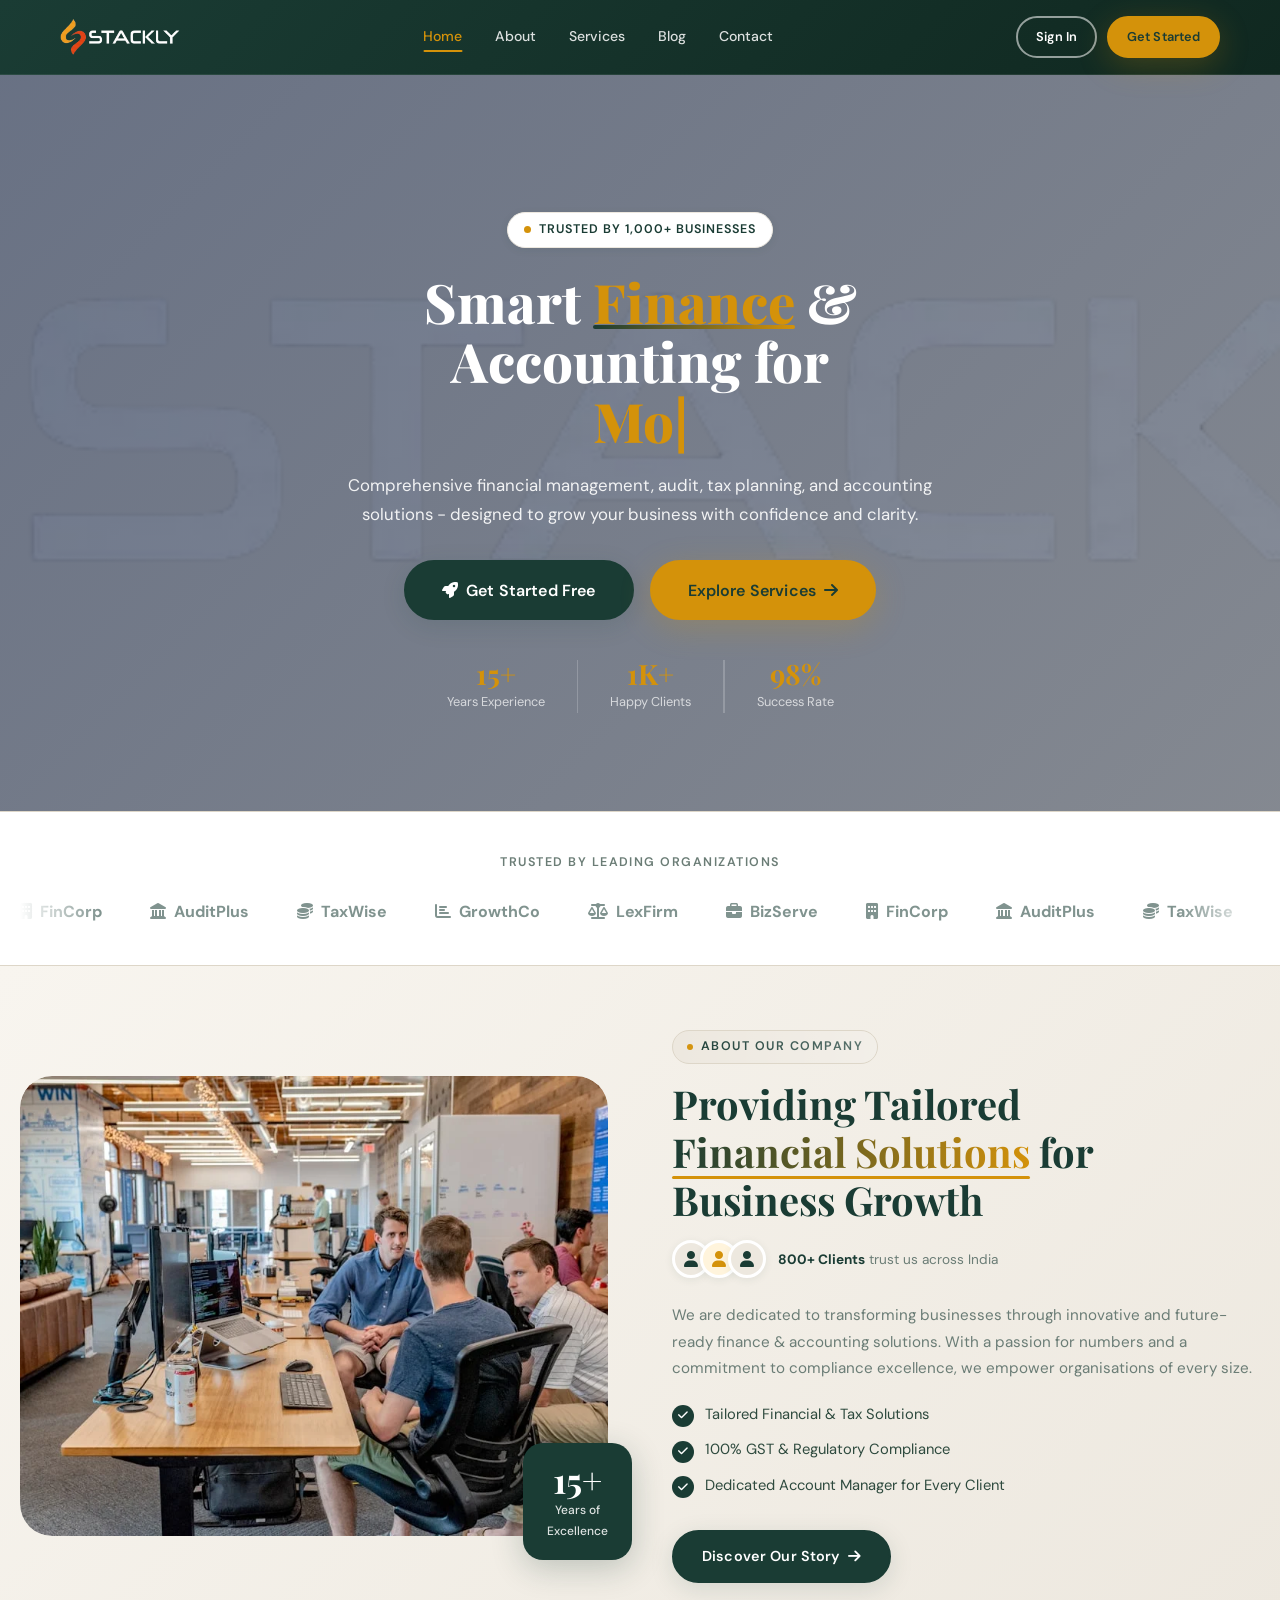
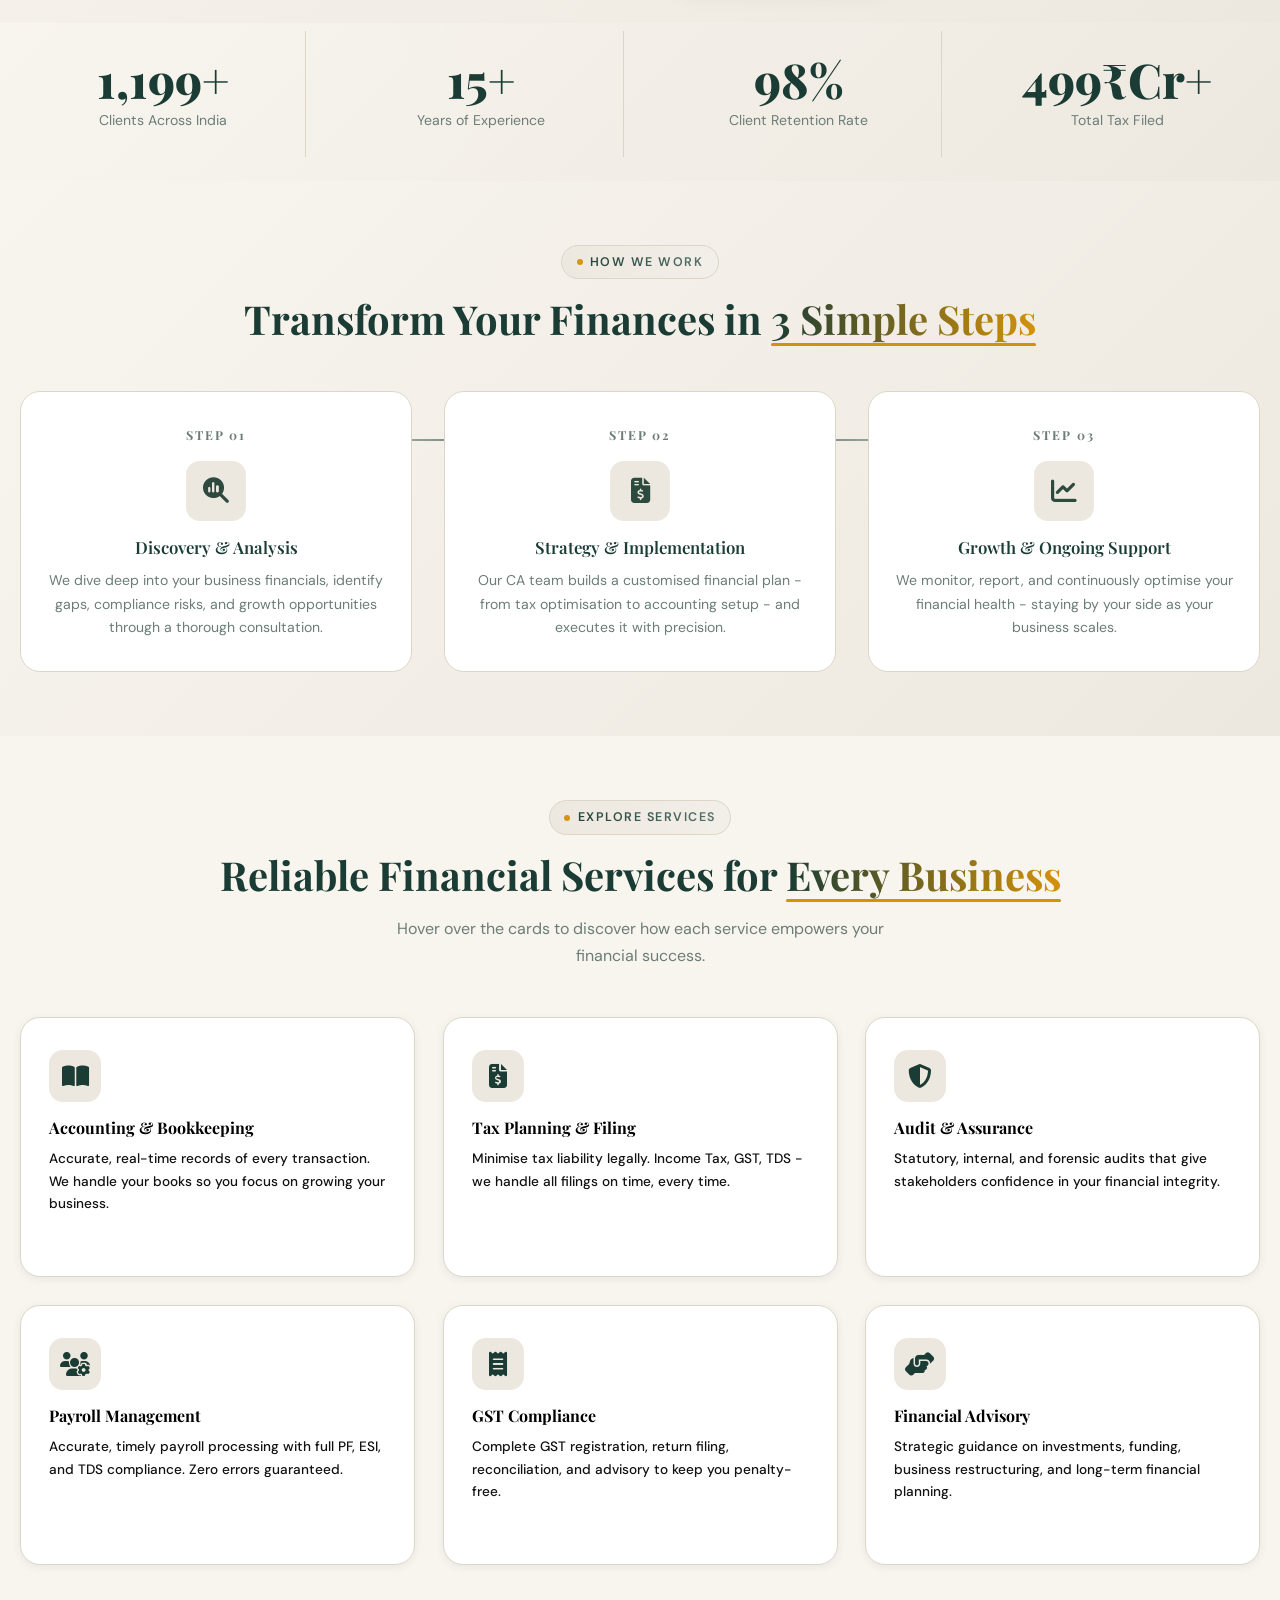
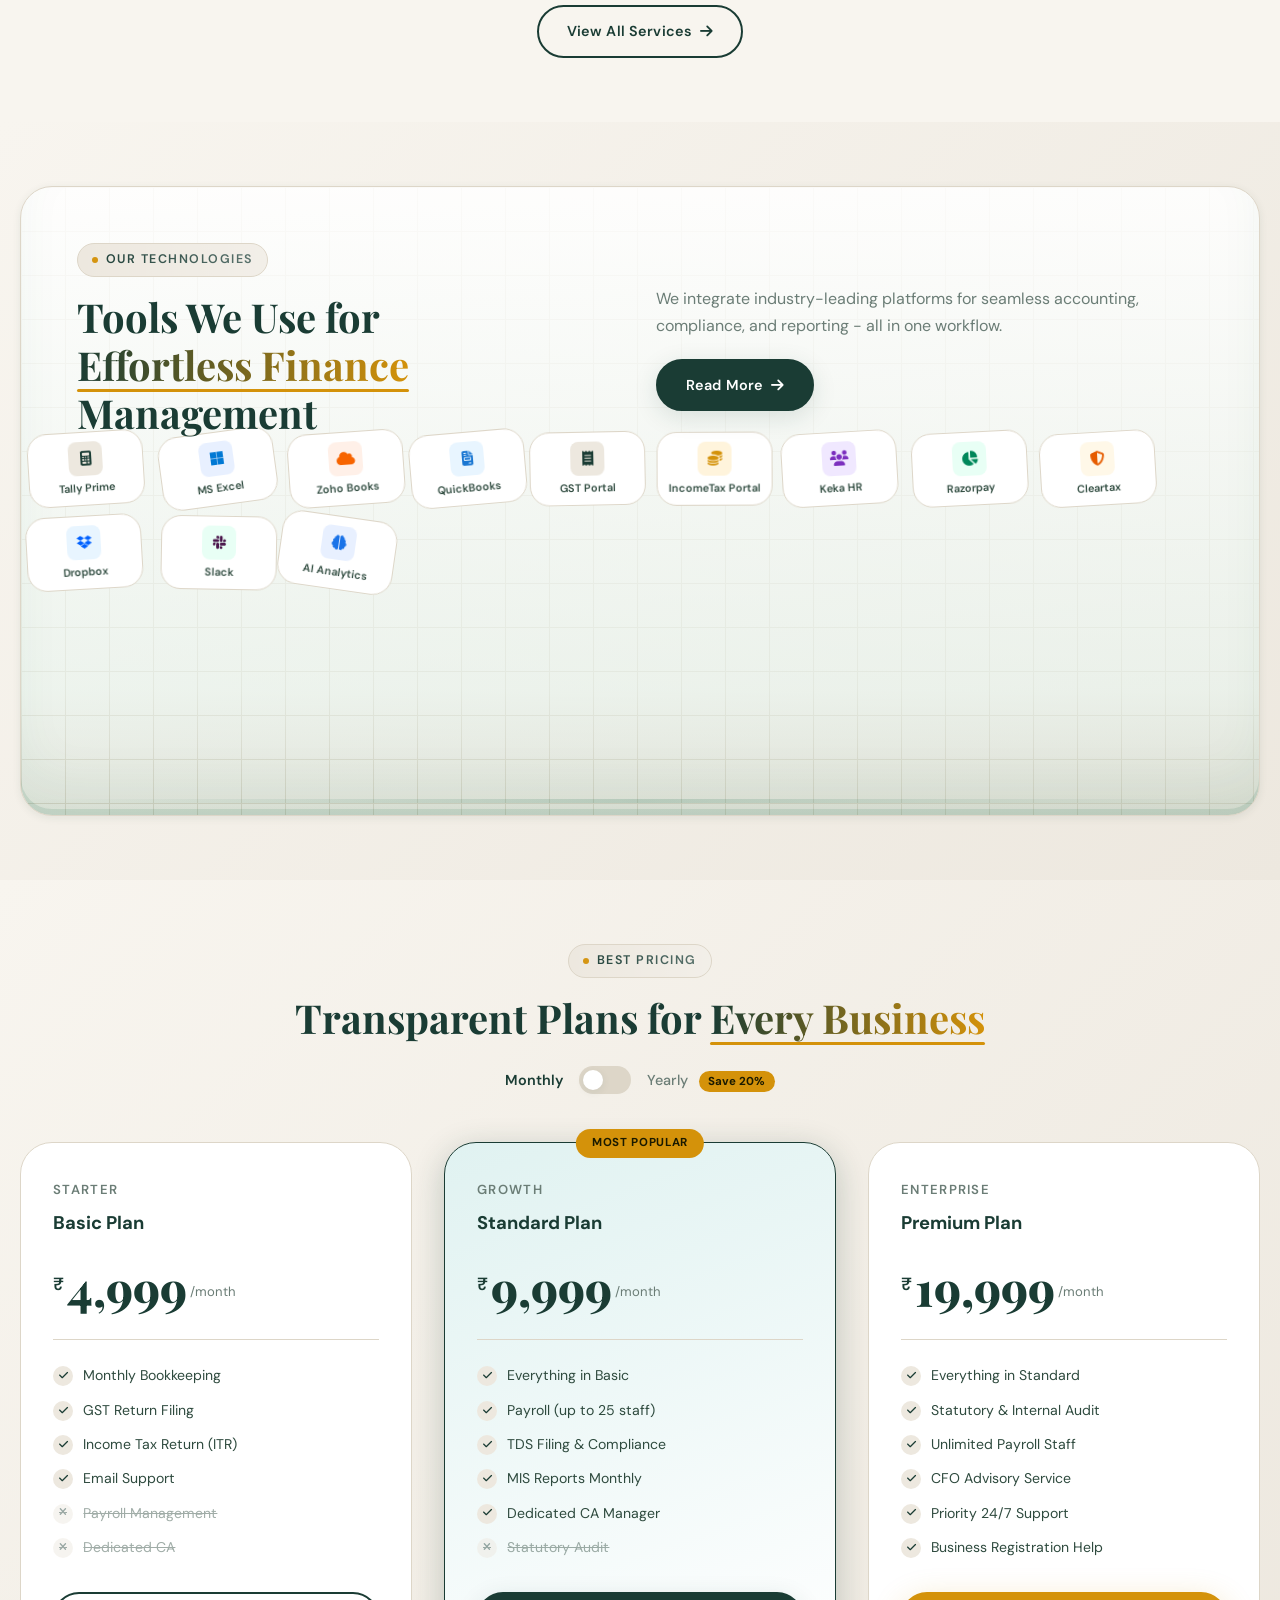
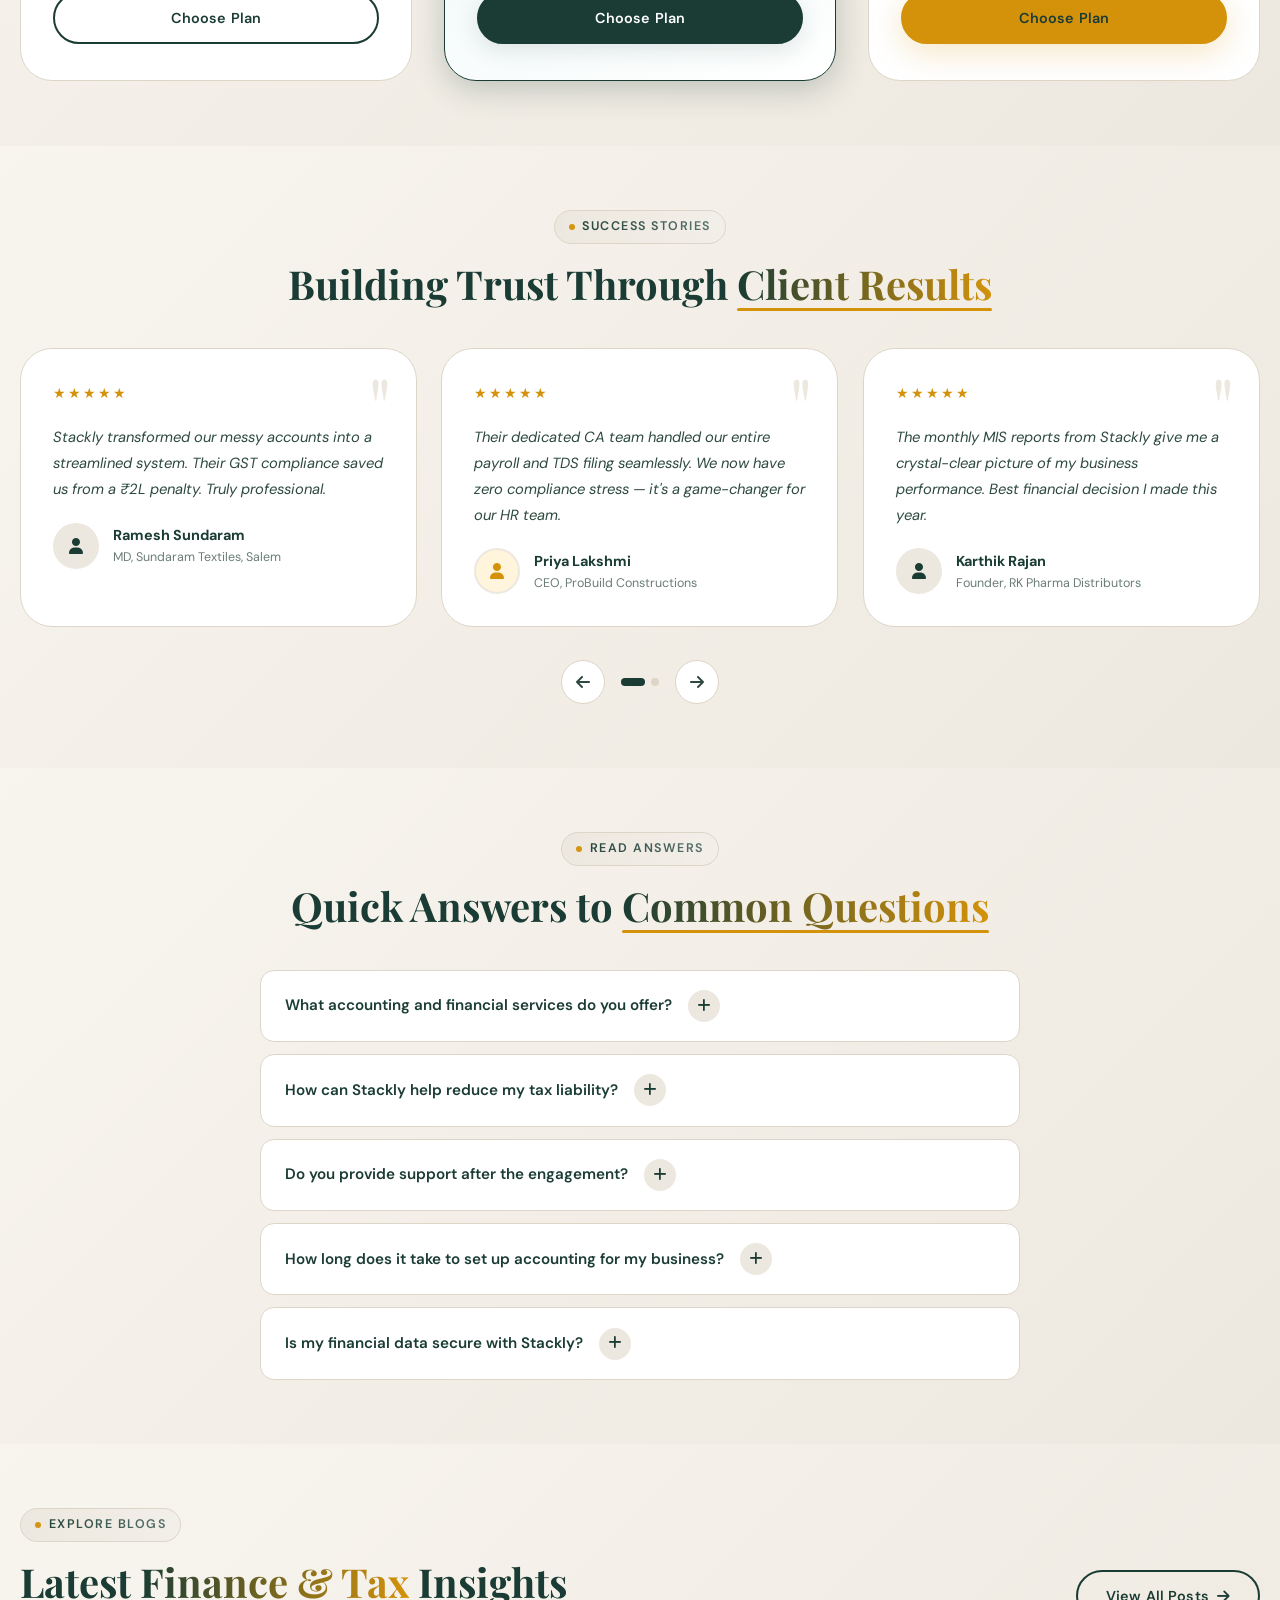
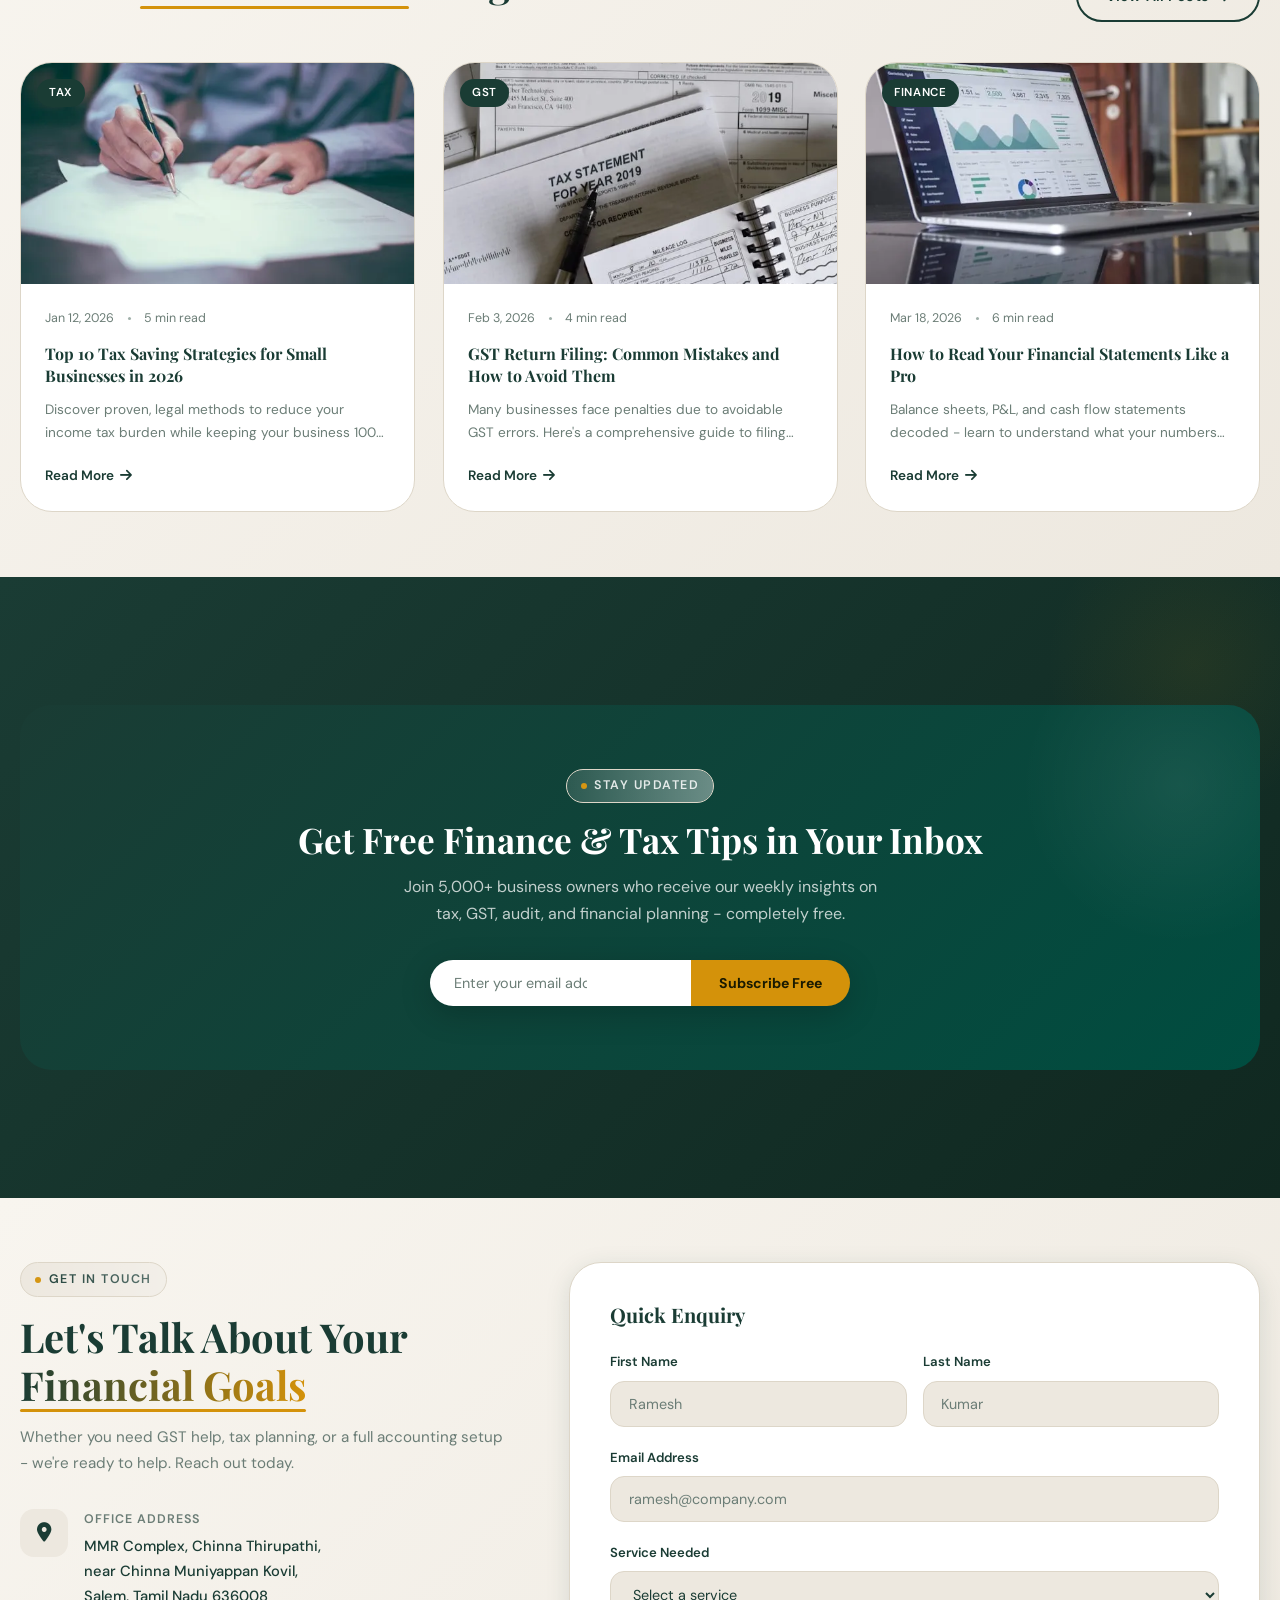
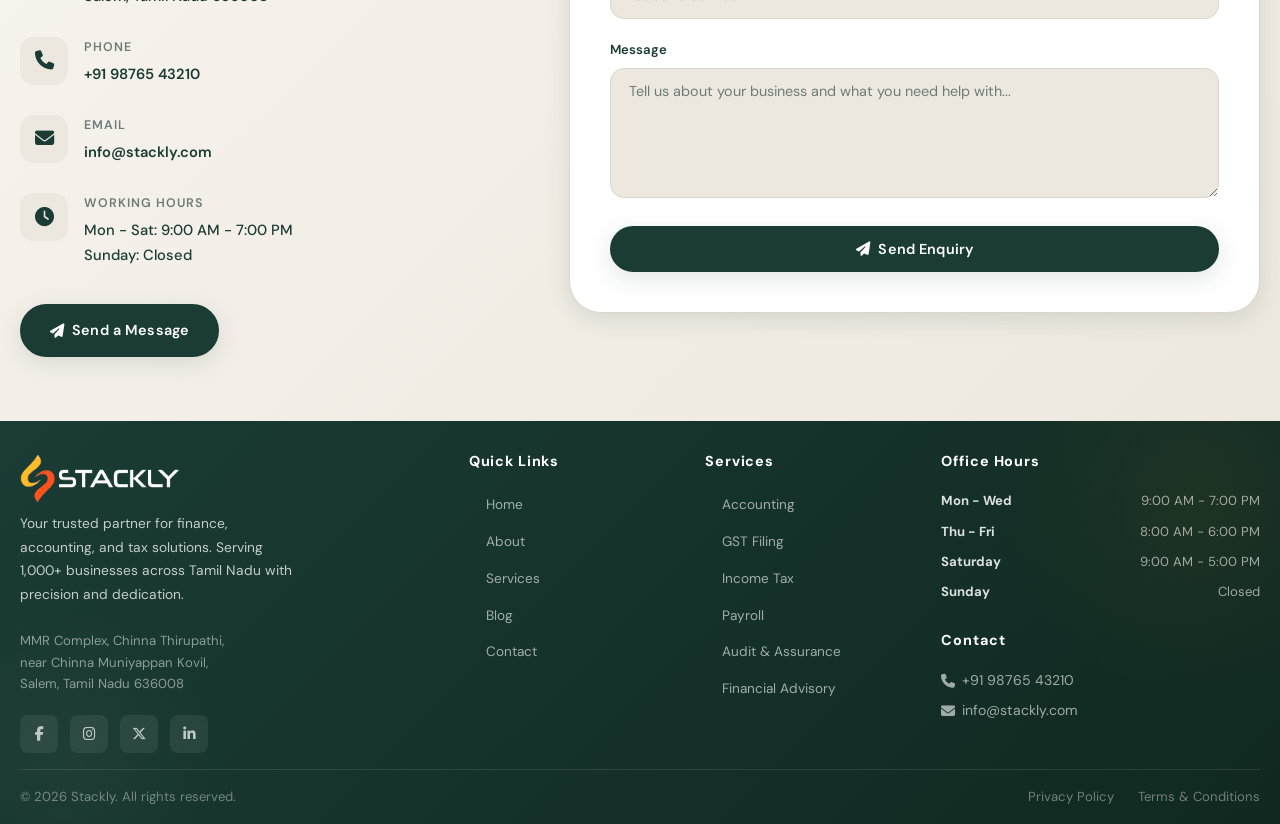
==== commit 5b8e7ba5: "Add files via upload" ====
--- a/index.html
+++ b/index.html
@@ -6,28 +6,20 @@
   <meta name="description" content="Stackly - Finance & Accounting Solutions. Smart financial management, audit, tax, and accounting services for businesses in Salem, Tamil Nadu." />
   <meta name="theme-color" content="#1A6B4A" />
   <title>Stackly - Finance & Accounting Solutions</title>
-
-  <!-- Preconnect for fast font load -->
+  <link rel="icon" href="assets/top-logo.webp" type="image/webp" />
+
   <link rel="preconnect" href="https://fonts.googleapis.com" />
   <link rel="preconnect" href="https://fonts.gstatic.com" crossorigin />
   <link href="https://fonts.googleapis.com/css2?family=Playfair+Display:wght@400;500;600;700;800&family=DM+Sans:wght@300;400;500;600;700&display=swap" rel="stylesheet" />
-
-  <!-- Icons -->
+
   <link rel="stylesheet" href="https://cdnjs.cloudflare.com/ajax/libs/font-awesome/6.5.0/css/all.min.css" />
-
-  <!-- Main stylesheet -->
+
   <link rel="stylesheet" href="style.css" />
 </head>
 <body>
-
-<!-- =========================================================
-  SKIP LINK (Accessibility)
-========================================================= -->
+
 <a href="#main" class="skip-link">Skip to main content</a>
-
-<!-- =========================================================
-  PRELOADER
-========================================================= -->
+
 <div id="preloader" role="status" aria-label="Loading">
   <div class="preloader__content">
     <div class="preloader__logo-container">
@@ -38,14 +30,15 @@
     <div class="preloader__ring preloader__ring--3"></div>
   </div>
 </div>
-
-<!-- =========================================================
-  MOBILE FULLSCREEN OVERLAY MENU
-========================================================= -->
+
 <div class="mobile-overlay" id="mobileOverlay" role="dialog" aria-modal="true" aria-label="Navigation Menu">
   <button class="mobile-overlay__close" id="overlayClose" aria-label="Close menu">
     <i class="fa-solid fa-xmark"></i>
   </button>
+
+  <a href="index.html" class="mobile-overlay__logo" aria-label="Stackly Home">
+    <img src="assets/logo1.webp" alt="Stackly" width="100" height="100" />
+  </a>
 
   <nav class="mobile-nav" aria-label="Mobile Navigation">
     <a href="index.html"   class="mobile-nav__link active">Home</a>
@@ -60,19 +53,14 @@
     <a href="signup.html" class="btn btn--accent">Get Started</a>
   </div>
 </div>
-
-<!-- =========================================================
-  HEADER / NAVBAR
-========================================================= -->
+
 <header class="site-header" id="siteHeader">
   <div class="header__inner">
-
-    <!-- Logo -->
+
     <a href="index.html" class="header__logo" aria-label="Stackly Home">
       <img src="assets/img_2.webp" alt="Stackly" width="120" height="120" />
     </a>
-
-    <!-- Desktop Nav -->
+
     <nav class="header__nav" aria-label="Main Navigation">
       <a href="index.html"   class="nav__link active">Home</a>
       <a href="about.html"   class="nav__link">About</a>
@@ -80,8 +68,7 @@
       <a href="blog.html"    class="nav__link">Blog</a>
       <a href="contact.html" class="nav__link">Contact</a>
     </nav>
-
-    <!-- Actions -->
+
     <div class="header__actions">
       <a href="signin.html"      class="btn btn--ghost btn--sm">Sign In</a>
       <a href="signup.html" class="btn btn--accent btn--sm">Get Started</a>
@@ -94,15 +81,9 @@
 
   </div>
 </header>
-
-<!-- =========================================================
-  MAIN CONTENT
-========================================================= -->
+
 <main id="main">
 
-  <!-- =====================================================
-    TICKER BAND
-  ===================================================== -->
   <div class="ticker-band" aria-hidden="true">
     <div class="ticker-track">
       <span class="ticker-item">Smart Financial Management</span>
@@ -113,7 +94,7 @@
       <span class="ticker-item">Business Accounting</span>
       <span class="ticker-item">Investment Consulting</span>
       <span class="ticker-item">Risk Management</span>
-      <!-- Duplicate for seamless loop -->
+      
       <span class="ticker-item">Smart Financial Management</span>
       <span class="ticker-item">Tax Planning & Advisory</span>
       <span class="ticker-item">Audit & Assurance</span>
@@ -124,13 +105,9 @@
       <span class="ticker-item">Risk Management</span>
     </div>
   </div>
-
-  <!-- =====================================================
-    HERO SECTION
-  ===================================================== -->
+
   <section class="hero" id="hero" aria-label="Hero">
-
-    <!-- Background Video -->
+
     <div class="hero__video-wrap" aria-hidden="true">
       <video class="hero__video" autoplay muted loop playsinline poster="assets/img_2.webp">
         <source src="assets/hero vid.mp4" type="video/mp4" />
@@ -139,8 +116,7 @@
     </div>
 
     <div class="hero__inner container">
-
-      <!-- Center: Content -->
+
       <div class="hero__content">
         <div class="hero__badge">
           <span class="hero__badge-dot"></span>
@@ -186,23 +162,20 @@
 
     </div>
   </section>
-
-  <!-- =====================================================
-    BRAND / PARTNERS MARQUEE
-  ===================================================== -->
+
   <section class="brands" aria-label="Our Partners">
     <div class="container">
       <p class="brands__label">Trusted by Leading Organizations</p>
       <div class="brands__track-wrap">
         <div class="brands__track">
-          <!-- Brand logos - replace with real images -->
+          
           <div style="display:flex;align-items:center;gap:0.5rem;opacity:0.55;white-space:nowrap;font-weight:700;font-size:1rem;color:var(--clr-text-dark)"><i class="fa-solid fa-building" style="color:var(--clr-primary)"></i> FinCorp</div>
           <div style="display:flex;align-items:center;gap:0.5rem;opacity:0.55;white-space:nowrap;font-weight:700;font-size:1rem;color:var(--clr-text-dark)"><i class="fa-solid fa-landmark" style="color:var(--clr-primary)"></i> AuditPlus</div>
           <div style="display:flex;align-items:center;gap:0.5rem;opacity:0.55;white-space:nowrap;font-weight:700;font-size:1rem;color:var(--clr-text-dark)"><i class="fa-solid fa-coins" style="color:var(--clr-primary)"></i> TaxWise</div>
           <div style="display:flex;align-items:center;gap:0.5rem;opacity:0.55;white-space:nowrap;font-weight:700;font-size:1rem;color:var(--clr-text-dark)"><i class="fa-solid fa-chart-bar" style="color:var(--clr-primary)"></i> GrowthCo</div>
           <div style="display:flex;align-items:center;gap:0.5rem;opacity:0.55;white-space:nowrap;font-weight:700;font-size:1rem;color:var(--clr-text-dark)"><i class="fa-solid fa-scale-balanced" style="color:var(--clr-primary)"></i> LexFirm</div>
           <div style="display:flex;align-items:center;gap:0.5rem;opacity:0.55;white-space:nowrap;font-weight:700;font-size:1rem;color:var(--clr-text-dark)"><i class="fa-solid fa-briefcase" style="color:var(--clr-primary)"></i> BizServe</div>
-          <!-- Duplicates for loop -->
+          
           <div style="display:flex;align-items:center;gap:0.5rem;opacity:0.55;white-space:nowrap;font-weight:700;font-size:1rem;color:var(--clr-text-dark)"><i class="fa-solid fa-building" style="color:var(--clr-primary)"></i> FinCorp</div>
           <div style="display:flex;align-items:center;gap:0.5rem;opacity:0.55;white-space:nowrap;font-weight:700;font-size:1rem;color:var(--clr-text-dark)"><i class="fa-solid fa-landmark" style="color:var(--clr-primary)"></i> AuditPlus</div>
           <div style="display:flex;align-items:center;gap:0.5rem;opacity:0.55;white-space:nowrap;font-weight:700;font-size:1rem;color:var(--clr-text-dark)"><i class="fa-solid fa-coins" style="color:var(--clr-primary)"></i> TaxWise</div>
@@ -213,35 +186,28 @@
       </div>
     </div>
   </section>
-
-  <!-- =====================================================
-    ABOUT SECTION
-  ===================================================== -->
+
   <section class="section section--alt" id="about" aria-label="About Us">
     <div class="container">
       <div class="about__grid">
-
-        <!-- Image Side -->
+
         <div class="about__img-container" style="position:relative;">
           <div class="about__img-wrap img-reveal reveal reveal--left">
             <img src="assets/img_28.webp" alt="Stackly Team Office" class="about__img" />
           </div>
-
-          <!-- Floating experience badge -->
+
           <div class="about__exp-badge">
             <div class="about__exp-num">15+</div>
             <div class="about__exp-label">Years of<br>Excellence</div>
           </div>
         </div>
-
-        <!-- Content Side -->
+
         <div class="about__content reveal reveal--right">
           <span class="section-tag">About Our Company</span>
           <h2 class="section-title">
             Providing Tailored <span>Financial Solutions</span> for Business Growth
           </h2>
-
-          <!-- Clients -->
+
           <div class="about__clients">
             <div class="about__avatars">
               <div class="about__avatar" style="background:var(--clr-primary-pale);display:flex;align-items:center;justify-content:center;"><i class="fa-solid fa-user" style="color:var(--clr-primary);font-size:1rem"></i></div>
@@ -277,10 +243,7 @@
       </div>
     </div>
   </section>
-
-  <!-- =====================================================
-    STATISTICS BAND
-  ===================================================== -->
+
   <section class="stats-section section--light-blue" aria-label="Statistics">
     <div class="container">
       <div class="stats__grid stagger-children">
@@ -308,10 +271,7 @@
       </div>
     </div>
   </section>
-
-  <!-- =====================================================
-    HOW WE WORK - STEPS
-  ===================================================== -->
+
   <section class="section section--alt" aria-label="How We Work">
     <div class="container">
       <div class="text-center" style="margin-bottom:3rem;">
@@ -345,10 +305,7 @@
       </div>
     </div>
   </section>
-
-  <!-- =====================================================
-    SERVICES SECTION - FLIP CARDS
-  ===================================================== -->
+
   <section class="section" id="services" aria-label="Our Services">
     <div class="container">
       <div class="text-center" style="margin-bottom:3rem;">
@@ -358,8 +315,7 @@
       </div>
 
       <div class="services__grid stagger-children">
-
-        <!-- Card 1 -->
+
         <div class="service-card" tabindex="0" role="article" aria-label="Accounting & Bookkeeping">
           <div class="service-card__inner">
             <div class="service-card__front">
@@ -367,15 +323,14 @@
               <h3 class="service-card__title">Accounting & Bookkeeping</h3>
               <p class="service-card__text">Accurate, real-time records of every transaction. We handle your books so you focus on growing your business.</p>
             </div>
-            <div class="service-card__back">
+            <div class="service-card__back" style="background: linear-gradient(rgba(0, 0, 0, 0.4), rgba(0, 0, 0, 0.7)), url('assets/img_20.webp') center/cover;">
               <div class="service-card__back-title">Accounting & Bookkeeping</div>
               <p class="service-card__back-text">From ledger maintenance to MIS reports, bank reconciliation, and financial statements - complete end-to-end.</p>
               <a href="service.html" class="btn btn--ghost btn--sm">Learn More <i class="fa-solid fa-arrow-right"></i></a>
             </div>
           </div>
         </div>
-
-        <!-- Card 2 -->
+
         <div class="service-card" tabindex="0" role="article" aria-label="Tax Planning & Filing">
           <div class="service-card__inner">
             <div class="service-card__front">
@@ -383,15 +338,14 @@
               <h3 class="service-card__title">Tax Planning & Filing</h3>
               <p class="service-card__text">Minimise tax liability legally. Income Tax, GST, TDS - we handle all filings on time, every time.</p>
             </div>
-            <div class="service-card__back">
+            <div class="service-card__back" style="background: linear-gradient(rgba(0, 0, 0, 0.4), rgba(0, 0, 0, 0.7)), url('assets/img_18.webp') center/cover;">
               <div class="service-card__back-title">Tax Planning & Filing</div>
               <p class="service-card__back-text">Expert strategies to reduce your tax burden while ensuring 100% compliance with current regulations.</p>
               <a href="service.html" class="btn btn--ghost btn--sm">Learn More <i class="fa-solid fa-arrow-right"></i></a>
             </div>
           </div>
         </div>
-
-        <!-- Card 3 -->
+
         <div class="service-card" tabindex="0" role="article" aria-label="Audit & Assurance">
           <div class="service-card__inner">
             <div class="service-card__front">
@@ -399,15 +353,14 @@
               <h3 class="service-card__title">Audit & Assurance</h3>
               <p class="service-card__text">Statutory, internal, and forensic audits that give stakeholders confidence in your financial integrity.</p>
             </div>
-            <div class="service-card__back">
+            <div class="service-card__back" style="background: linear-gradient(rgba(0, 0, 0, 0.4), rgba(0, 0, 0, 0.7)), url('assets/bg_33.webp') center/cover;">
               <div class="service-card__back-title">Audit & Assurance</div>
               <p class="service-card__back-text">Thorough audit processes with detailed reporting - identify risks before they become problems.</p>
               <a href="service.html" class="btn btn--ghost btn--sm">Learn More <i class="fa-solid fa-arrow-right"></i></a>
             </div>
           </div>
         </div>
-
-        <!-- Card 4 -->
+
         <div class="service-card" tabindex="0" role="article" aria-label="Payroll Management">
           <div class="service-card__inner">
             <div class="service-card__front">
@@ -415,15 +368,14 @@
               <h3 class="service-card__title">Payroll Management</h3>
               <p class="service-card__text">Accurate, timely payroll processing with full PF, ESI, and TDS compliance. Zero errors guaranteed.</p>
             </div>
-            <div class="service-card__back">
+            <div class="service-card__back" style="background: linear-gradient(rgba(0, 0, 0, 0.4), rgba(0, 0, 0, 0.7)), url('assets/img_21.webp') center/cover;">
               <div class="service-card__back-title">Payroll Management</div>
               <p class="service-card__back-text">End-to-end payroll - salary slips, Form 16, statutory filings, and employee portal integration.</p>
               <a href="service.html" class="btn btn--ghost btn--sm">Learn More <i class="fa-solid fa-arrow-right"></i></a>
             </div>
           </div>
         </div>
-
-        <!-- Card 5 -->
+
         <div class="service-card" tabindex="0" role="article" aria-label="GST Compliance">
           <div class="service-card__inner">
             <div class="service-card__front">
@@ -431,15 +383,14 @@
               <h3 class="service-card__title">GST Compliance</h3>
               <p class="service-card__text">Complete GST registration, return filing, reconciliation, and advisory to keep you penalty-free.</p>
             </div>
-            <div class="service-card__back">
+            <div class="service-card__back" style="background: linear-gradient(rgba(0, 0, 0, 0.4), rgba(0, 0, 0, 0.7)), url('assets/img_19.webp') center/cover;">
               <div class="service-card__back-title">GST Compliance</div>
               <p class="service-card__back-text">Monthly GSTR-1, GSTR-3B, annual returns, e-invoicing, and e-way bill management - all handled.</p>
               <a href="service.html" class="btn btn--ghost btn--sm">Learn More <i class="fa-solid fa-arrow-right"></i></a>
             </div>
           </div>
         </div>
-
-        <!-- Card 6 -->
+
         <div class="service-card" tabindex="0" role="article" aria-label="Financial Advisory">
           <div class="service-card__inner">
             <div class="service-card__front">
@@ -447,7 +398,7 @@
               <h3 class="service-card__title">Financial Advisory</h3>
               <p class="service-card__text">Strategic guidance on investments, funding, business restructuring, and long-term financial planning.</p>
             </div>
-            <div class="service-card__back">
+            <div class="service-card__back" style="background: linear-gradient(rgba(0, 0, 0, 0.4), rgba(0, 0, 0, 0.7)), url('assets/img_22.webp') center/cover;">
               <div class="service-card__back-title">Financial Advisory</div>
               <p class="service-card__back-text">CFO-level insights without the full-time cost. We help you make confident business decisions backed by data.</p>
               <a href="service.html" class="btn btn--ghost btn--sm">Learn More <i class="fa-solid fa-arrow-right"></i></a>
@@ -462,10 +413,7 @@
       </div>
     </div>
   </section>
-
-  <!-- =====================================================
-    OUR TECHNOLOGIES - SLIDING CARD ANIMATION
-  ===================================================== -->
+
   <section class="section section--light-orange" id="technologies" aria-label="Our Technologies">
     <div class="container--wide">
 
@@ -571,18 +519,14 @@
       </div>
     </div>
   </section>
-
-  <!-- =====================================================
-    PRICING SECTION
-  ===================================================== -->
+
   <section class="section section--alt" id="pricing" aria-label="Pricing Plans">
     <div class="container">
       <div class="text-center" style="margin-bottom:1.5rem;">
         <span class="section-tag reveal">Best Pricing</span>
         <h2 class="section-title reveal">Transparent Plans for <span>Every Business</span></h2>
       </div>
-
-      <!-- Toggle -->
+
       <div class="pricing__toggle reveal">
         <span class="pricing__toggle-label active" id="monthlyLabel">Monthly</span>
         <div class="toggle-switch" id="billingToggle" role="switch" aria-checked="false" tabindex="0" aria-label="Switch billing period"></div>
@@ -592,8 +536,7 @@
       </div>
 
       <div class="pricing__grid stagger-children">
-
-        <!-- Basic -->
+
         <div class="pricing-card">
           <div class="pricing-card__plan">Starter</div>
           <div class="pricing-card__title">Basic Plan</div>
@@ -613,8 +556,7 @@
           </ul>
           <a href="404.html" class="btn btn--outline">Choose Plan</a>
         </div>
-
-        <!-- Standard (Featured) -->
+
         <div class="pricing-card pricing-card--featured">
           <div class="pricing-card__badge">Most Popular</div>
           <div class="pricing-card__plan">Growth</div>
@@ -635,8 +577,7 @@
           </ul>
           <a href="404.html" class="btn btn--primary">Choose Plan</a>
         </div>
-
-        <!-- Premium -->
+
         <div class="pricing-card">
           <div class="pricing-card__plan">Enterprise</div>
           <div class="pricing-card__title">Premium Plan</div>
@@ -660,10 +601,7 @@
       </div>
     </div>
   </section>
-
-  <!-- =====================================================
-    TESTIMONIALS
-  ===================================================== -->
+
   <section class="section section--alt" id="testimonials" aria-label="Client Testimonials">
     <div class="container">
       <div class="text-center" style="margin-bottom:2.5rem;">
@@ -724,8 +662,7 @@
 
         </div>
       </div>
-
-      <!-- Slider Nav -->
+
       <div class="slider-nav">
         <button class="slider-btn" id="testimonialPrev" aria-label="Previous testimonial">
           <i class="fa-solid fa-arrow-left"></i>
@@ -737,10 +674,7 @@
       </div>
     </div>
   </section>
-
-  <!-- =====================================================
-    FAQ SECTION
-  ===================================================== -->
+
   <section class="section section--light-blue" id="faq" aria-label="FAQ">
     <div class="container">
       <div class="text-center" style="margin-bottom:2.5rem;">
@@ -803,10 +737,7 @@
       </div>
     </div>
   </section>
-
-  <!-- =====================================================
-    BLOG SECTION
-  ===================================================== -->
+
   <section class="section section--alt" id="blog" aria-label="Latest Blog">
     <div class="container">
       <div style="display:flex;align-items:flex-end;justify-content:space-between;gap:1rem;flex-wrap:wrap;margin-bottom:2.5rem;">
@@ -873,10 +804,7 @@
       </div>
     </div>
   </section>
-
-  <!-- =====================================================
-    CTA / NEWSLETTER
-  ===================================================== -->
+
   <section class="section section--dark-charcoal" aria-label="Newsletter">
     <div class="container">
       <div class="cta-section reveal">
@@ -890,15 +818,11 @@
       </div>
     </div>
   </section>
-
-  <!-- =====================================================
-    CONTACT QUICK STRIP
-  ===================================================== -->
+
   <section class="section section--alt" id="contact-strip" aria-label="Contact Information">
     <div class="container">
       <div class="contact__grid">
-
-        <!-- Info -->
+
         <div class="reveal reveal--left">
           <span class="section-tag">Get In Touch</span>
           <h2 class="section-title">Let's Talk About Your <span>Financial Goals</span></h2>
@@ -944,8 +868,7 @@
             <i class="fa-solid fa-paper-plane"></i> Send a Message
           </a>
         </div>
-
-        <!-- Quick Contact Form -->
+
         <div class="contact-form reveal reveal--right">
           <h3 style="font-size:1.25rem;font-weight:700;color:var(--clr-text-dark);margin-bottom:1.5rem;">Quick Enquiry</h3>
           <form action="404.html">
@@ -990,19 +913,15 @@
   </section>
 
 </main>
-
-<!-- =========================================================
-  FOOTER
-========================================================= -->
+
 <footer class="site-footer" style="background: linear-gradient(135deg, #1A3C34 0%, #102820 100%);" aria-label="Site Footer">
   <div class="container">
     <div class="footer__grid">
-
-      <!-- Brand column -->
+
       <div>
         <div class="footer__brand-logo">
-          <a href="index.html" aria-label="Go to homepage" style="display: flex; align-items: center; gap: 0.55rem;">
-            <img src="assets/img_2.webp" alt="Stackly" width="100" height="100" />
+          <a href="index.html" aria-label="Go to homepage" style="display: inline-block; line-height: 0;">
+            <img src="assets/img_2.webp" alt="Stackly" width="100" height="100" style="cursor: pointer;" />
           </a>
         </div>
         <p class="footer__desc">
@@ -1020,8 +939,7 @@
           <a href="404.html" class="footer__social-link" aria-label="LinkedIn"><i class="fa-brands fa-linkedin-in"></i></a>
         </div>
       </div>
-
-      <!-- Resources -->
+
       <div>
         <h4 class="footer__col-title">Quick Links</h4>
         <ul class="footer__links">
@@ -1032,8 +950,7 @@
           <li><a href="contact.html" class="footer__link">Contact</a></li>
         </ul>
       </div>
-
-      <!-- Services -->
+
       <div>
         <h4 class="footer__col-title">Services</h4>
         <ul class="footer__links">
@@ -1045,8 +962,7 @@
           <li><a href="404.html" class="footer__link">Financial Advisory</a></li>
         </ul>
       </div>
-
-      <!-- Hours -->
+
       <div>
         <h4 class="footer__col-title">Office Hours</h4>
         <div class="footer__hours">
@@ -1068,8 +984,7 @@
       </div>
 
     </div>
-
-    <!-- Bottom Bar -->
+
     <div class="footer__bottom">
       <span>&copy; 2026 Stackly. All rights reserved.</span>
       <div class="footer__bottom-links">
@@ -1079,24 +994,15 @@
     </div>
   </div>
 </footer>
-
-<!-- =========================================================
-  SCROLL TO TOP
-========================================================= -->
+
 <button class="scroll-top" id="scrollTop" aria-label="Scroll to top" style="background: transparent !important; box-shadow: none !important; padding: 0; width: 80px; height: 80px; display: flex; align-items: center; justify-content: center; overflow: visible; right: 5px !important; animation: none !important; transform: translateZ(0) !important; will-change: transform;">
   <video id="scrollTopVideo" src="assets/back%20to%20top.webm" autoplay loop muted playsinline style="width: 100%; height: 100%; object-fit: contain; pointer-events: none;"></video>
   <img id="scrollTopImg" src="assets/img_14.webp" alt="launching" style="width: 100%; height: 100%; object-fit: contain; pointer-events: none; display: none;" />
 </button>
-
-<!-- =========================================================
-  TOAST NOTIFICATION
-========================================================= -->
+
 <div class="toast" id="toast" role="alert" aria-live="polite"></div>
-
-<!-- =========================================================
-  JAVASCRIPT
-========================================================= -->
-
+
 <script src="script.js"></script>
 </body>
 </html>
+
--- a/style.css
+++ b/style.css
@@ -1,60 +1,43 @@
-/* ============================================================
-   STACKLY - FINANCE & ACCOUNTING THEME
-   style.css — Complete Stylesheet
-   Light Theme | Ultra-Modern | Mobile-First Responsive
-   Fonts: Playfair Display (headings) + DM Sans (body)
-   ============================================================ */
-
-/* ── Google Fonts ── */
+
+
 @import url('https://fonts.googleapis.com/css2?family=Playfair+Display:wght@400;500;600;700;800&family=DM+Sans:wght@300;400;500;600;700&display=swap');
 
-/* ============================================================
-   1. CSS VARIABLES (Design Tokens) — 2-Color Palette System
-   ============================================================ */
 :root {
-  /* ── TWO-COLOR BRAND PALETTE ── */
-  /* Dark Brand Color: Deep Forest Green */
+
   --clr-dark:          #1A3C34;
   --clr-dark-deep:     #102820;
   --clr-dark-mid:      #22503F;
 
-  /* Light Brand Color: Warm Ivory Cream */
   --clr-light:         #F8F5EF;
   --clr-light-mid:     #EDE8DF;
   --clr-light-deep:    #DDD6C8;
 
-  /* Accent — Warm Gold (used for highlights & CTAs) */
   --clr-accent:        #D4920A;
   --clr-accent-light:  #FFF4DC;
   --clr-secondary-blue: #2196F3;
   --clr-secondary-purple: #9C27B0;
   --clr-secondary-red: #EF5350;
 
-  /* Map old vars to new palette for compatibility */
   --clr-primary:       #1A3C34;
   --clr-primary-light: #2A5446;
   --clr-primary-pale:  #EDE8DF;
 
   --theme-transition: background 0.4s ease, color 0.4s ease, border-color 0.4s ease, box-shadow 0.4s ease;
 
-  /* Neutral Scale */
   --clr-white:   #FFFFFF;
   --clr-bg:      #F8F5EF;
   --clr-bg-alt:  #EDE8DF;
   --clr-surface: #FFFFFF;
   --clr-border:  #DDD6C8;
 
-  /* Text */
   --clr-text-dark:    #1A3C34;
   --clr-text-body:    #2E4A3E;
   --clr-text-muted:   #6B7D76;
   --clr-text-light:   #A0B0AA;
 
-  /* Typography */
   --font-heading: 'Playfair Display', Georgia, serif;
   --font-body:    'DM Sans', 'Segoe UI', sans-serif;
 
-  /* Spacing */
   --sp-xs:  0.5rem;
   --sp-sm:  1rem;
   --sp-md:  1.5rem;
@@ -62,14 +45,12 @@
   --sp-xl:  4rem;
   --sp-2xl: 6rem;
 
-  /* Radii */
   --r-sm:  8px;
   --r-md:  14px;
   --r-lg:  20px;
   --r-xl:  32px;
   --r-full: 9999px;
 
-  /* Shadows */
   --shadow-sm:    0 2px 8px  rgba(26, 60, 52, 0.08);
   --shadow-md:    0 6px 24px rgba(26, 60, 52, 0.13);
   --shadow-lg:    0 16px 48px rgba(26, 60, 52, 0.16);
@@ -77,7 +58,6 @@
   --shadow-green: 0 8px 32px rgba(26, 60, 52, 0.24);
   --shadow-gold:  0 8px 32px rgba(212, 146, 10, 0.24);
 
-  /* Transitions */
   --ease:        cubic-bezier(0.25, 0.46, 0.45, 0.94);
   --ease-bounce: cubic-bezier(0.34, 1.56, 0.64, 1);
   --ease-in-out: cubic-bezier(0.4, 0, 0.2, 1);
@@ -86,7 +66,6 @@
   --dur-slow:    0.56s;
   --dur-flip:    0.65s;
 
-  /* Z-Index Scale */
   --z-below:   -1;
   --z-base:     0;
   --z-raised:   10;
@@ -96,15 +75,11 @@
   --z-modal:    400;
   --z-toast:    500;
 
-  /* Nav height */
   --nav-h: 75px;
   --sidebar-w: 260px;
   --topbar-h: 68px;
 }
 
-/* ============================================================
-   2. RESET & BASE
-   ============================================================ */
 *, *::before, *::after {
   box-sizing: border-box;
   margin: 0;
@@ -153,7 +128,6 @@
 
 button { cursor: pointer; }
 
-/* Ensure all clickable items show pointer cursor */
 a,
 button,
 input[type="submit"],
@@ -183,7 +157,6 @@
   line-height: 1.2;
 }
 
-/* Prevent horizontal overflow on all elements */
 .container,
 section,
 header,
@@ -194,9 +167,6 @@
   max-width: 100%;
 }
 
-/* ============================================================
-   3. UTILITY CLASSES
-   ============================================================ */
 .container {
   width: 100%;
   max-width: 1200px;
@@ -226,13 +196,6 @@
   color: var(--clr-white);
 }
 
-/* ── TWO-COLOR SECTION SYSTEM ──
-   .section--dark  → Deep Navy  (#1B2A4A)
-   .section--light → Soft Cream (#F5F7FF)
-   All old multi-color classes map to one of these two.
-   ────────────────────────────────────────────────── */
-
-/* DARK sections */
 .section--dark,
 .section--dark-teal,
 .section--dark-navy,
@@ -260,7 +223,6 @@
   color: #fff;
 }
 
-/* LIGHT sections — ALL map to warm ivory cream */
 .section--light,
 .section--light-blue,
 .section--light-purple,
@@ -269,7 +231,6 @@
   color: var(--clr-text-dark);
 }
 
-/* Cards inside dark sections */
 .section--dark .card,
 .section--dark-teal .card,
 .section--dark-navy .card,
@@ -292,7 +253,6 @@
 .section--dark-purple .card-text,
 .section--dark-charcoal .card-text { color: rgba(255,255,255,0.85); }
 
-/* Accent buttons inside dark sections */
 .section--dark .btn-primary,
 .section--dark-teal .btn-primary,
 .section--dark-navy .btn-primary,
@@ -387,9 +347,6 @@
 .badge--green { background: var(--clr-primary-pale); color: var(--clr-primary); }
 .badge--gold  { background: var(--clr-accent-light); color: #B07800; }
 
-/* ============================================================
-   4. BUTTONS
-   ============================================================ */
 .btn {
   display: inline-flex;
   align-items: center;
@@ -416,7 +373,6 @@
   letter-spacing: 0.01em;
 }
 
-/* Shimmer sweep on buttons */
 .btn::before {
   content: '';
   position: absolute;
@@ -432,7 +388,6 @@
 
 .btn:hover::before { left: 125%; }
 
-/* Ripple on buttons */
 .btn::after {
   content: '';
   position: absolute;
@@ -447,7 +402,6 @@
 .btn:hover { letter-spacing: 0.03em; }
 .btn:active { transform: scale(0.97); }
 
-/* Primary Button */
 .btn--primary {
   background: var(--clr-dark);
   color: var(--clr-white);
@@ -462,7 +416,6 @@
   box-shadow: 0 12px 32px rgba(27, 42, 74, 0.32);
 }
 
-/* Accent / Gold Button */
 .btn--accent {
   background: var(--clr-accent);
   color: var(--clr-dark);
@@ -477,7 +430,6 @@
   box-shadow: 0 12px 32px rgba(240, 165, 0, 0.35);
 }
 
-/* Outline Button */
 .btn--outline {
   background: transparent;
   color: var(--clr-dark);
@@ -491,7 +443,6 @@
   box-shadow: var(--shadow-md);
 }
 
-/* Ghost / White Outline (for dark backgrounds) */
 .btn--ghost {
   background: transparent;
   color: var(--clr-white);
@@ -504,7 +455,6 @@
   transform: translateY(-2px);
 }
 
-/* Small & Large sizes */
 .btn--sm {
   font-size: 0.8rem;
   padding: 0.5rem 1.1rem;
@@ -515,7 +465,6 @@
   padding: 0.9rem 2.25rem;
 }
 
-/* Icon-only button */
 .btn--icon {
   width: 44px;
   height: 44px;
@@ -523,9 +472,6 @@
   border-radius: 50%;
 }
 
-/* ============================================================
-   5. PRELOADER
-   ============================================================ */
 #preloader {
   position: fixed;
   inset: 0;
@@ -575,11 +521,10 @@
 .preloader__ring {
   position: absolute;
   border-radius: 50%;
-  border: 3px solid rgba(255, 255, 255, 0.05); /* Faint guide track */
+  border: 3px solid rgba(255, 255, 255, 0.05); 
   transform-origin: center;
 }
 
-/* Ring 1 - Inner Ring: Gold */
 .preloader__ring--1 {
   width: 112px;
   height: 112px;
@@ -588,7 +533,6 @@
   animation: spin-clockwise 1.2s cubic-bezier(0.5, 0.1, 0.5, 0.9) infinite;
 }
 
-/* Ring 2 - Middle Ring: Cream/Light */
 .preloader__ring--2 {
   width: 140px;
   height: 140px;
@@ -597,7 +541,6 @@
   animation: spin-counter-clockwise 1.8s cubic-bezier(0.5, 0.1, 0.5, 0.9) infinite;
 }
 
-/* Ring 3 - Outer Ring: Neon Teal/Green */
 .preloader__ring--3 {
   width: 168px;
   height: 168px;
@@ -627,9 +570,6 @@
   }
 }
 
-/* ============================================================
-   6. HEADER / NAVBAR
-   ============================================================ */
 .site-header {
   position: fixed;
   top: 0;
@@ -666,7 +606,6 @@
   padding-inline: 1.25rem;
 }
 
-/* Logo */
 .header__logo {
   display: inline-flex;
   align-items: center;
@@ -698,7 +637,6 @@
   color: var(--clr-accent);
 }
 
-/* Desktop Nav */
 .header__nav {
   display: flex;
   color: #fff;
@@ -741,7 +679,6 @@
   transform: translateX(-50%) scaleX(1);
 }
 
-/* Nav CTA group */
 .header__actions {
   display: flex;
   align-items: center;
@@ -749,7 +686,6 @@
   flex-shrink: 0;
 }
 
-/* Hamburger */
 .hamburger {
   display: none;
   flex-direction: column;
@@ -790,9 +726,6 @@
 .hamburger.open .bar:nth-child(2) { opacity: 0; transform: scaleX(0); }
 .hamburger.open .bar:nth-child(3) { transform: translateY(-7.5px) rotate(-45deg); }
 
-/* ============================================================
-   7. MOBILE FULLSCREEN OVERLAY MENU
-   ============================================================ */
 .mobile-overlay {
   position: fixed;
   inset: 0;
@@ -803,7 +736,8 @@
   display: flex;
   flex-direction: column;
   align-items: center;
-  justify-content: center;
+  justify-content: flex-start;
+  padding-top: 2rem;
   opacity: 0;
   visibility: hidden;
   transform: scale(1.04);
@@ -811,9 +745,10 @@
     opacity var(--dur-slow) var(--ease),
     visibility var(--dur-slow) var(--ease),
     transform var(--dur-slow) var(--ease);
-  overflow: hidden;
-  /* NO right overflow, NO scrollbar bleed */
+  overflow-y: auto;
   overflow-x: hidden;
+  overscroll-behavior: contain;
+  padding-bottom: 2rem;
 }
 
 .mobile-overlay.open {
@@ -822,7 +757,13 @@
   transform: scale(1);
 }
 
-/* Decorative blob inside overlay */
+body.menu-open {
+  overflow: hidden !important;
+}
+body.menu-open .scroll-top {
+  display: none !important;
+}
+
 .mobile-overlay::before {
   content: '';
   position: absolute;
@@ -871,6 +812,19 @@
   transform: rotate(90deg) scale(1.1);
 }
 
+.mobile-overlay__logo {
+  position: absolute;
+  top: 1.5rem;
+  left: 1.5rem;
+  z-index: 2;
+}
+
+.mobile-overlay__logo img {
+  width: 95px;
+  height: auto;
+  object-fit: contain;
+}
+
 .mobile-nav {
   display: flex;
   flex-direction: column;
@@ -879,6 +833,7 @@
   z-index: 1;
   width: 100%;
   padding: 1rem 2rem;
+  margin-top: 1.5rem;
 }
 
 .mobile-nav__link {
@@ -895,7 +850,7 @@
     color var(--dur-base) var(--ease),
     background var(--dur-base) var(--ease),
     transform var(--dur-base) var(--ease-bounce);
-  /* Stagger fade-in */
+  
   opacity: 0;
   transform: translateY(18px);
   transition:
@@ -947,9 +902,6 @@
 .mobile-overlay.open .mobile-overlay__actions .btn:nth-child(1) { opacity:1; transform:translateY(0); transition-delay:0.50s; }
 .mobile-overlay.open .mobile-overlay__actions .btn:nth-child(2) { opacity:1; transform:translateY(0); transition-delay:0.56s; }
 
-/* ============================================================
-   8. HERO SECTION
-   ============================================================ */
 .hero {
   min-height: 85vh;
   min-height: 85dvh;
@@ -962,7 +914,6 @@
   transition: var(--theme-transition);
 }
 
-/* Background Video */
 .hero__video-wrap {
   position: absolute;
   inset: 0;
@@ -1056,7 +1007,6 @@
   display: inline-block;
 }
 
-/* Animated underline on em */
 .hero__title em::after {
   content: '';
   position: absolute;
@@ -1093,7 +1043,6 @@
   animation: slide-up 0.7s var(--ease) 0.3s both;
 }
 
-/* Slide-in stats under hero CTA */
 .hero__stats {
   display: flex;
   gap: 2rem;
@@ -1122,9 +1071,6 @@
   align-self: stretch;
 }
 
-/* ============================================================
-   9. HERO SLIDER (if using multiple hero slides)
-   ============================================================ */
 .hero-slider {
   position: relative;
   overflow: hidden;
@@ -1151,13 +1097,11 @@
   z-index: 5;
 }
 
-/* ─── Prevent unwanted vertical scrollbars / hide native scrollbar visuals ─── */
 html, body {
   height: auto;
   min-height: 100%;
 }
 
-/* Ensure sections and common layout containers don't create internal vertical scrollbars */
 .section,
 .container,
 .about-img-wrap,
@@ -1171,7 +1115,6 @@
   overflow-y: visible !important;
 }
 
-/* Premium Custom Scrollbar */
 html::-webkit-scrollbar, body::-webkit-scrollbar {
   width: 10px;
 }
@@ -1207,9 +1150,6 @@
   width: 24px;
 }
 
-/* ============================================================
-   10. BRAND / PARTNERS MARQUEE
-   ============================================================ */
 .brands {
   background: var(--clr-surface);
   transition: var(--theme-transition);
@@ -1282,15 +1222,12 @@
   transform: scale(1.08);
 }
 
-/* ============================================================
-   11. ABOUT SECTION
-   ============================================================ */
 .about__grid {
   display: grid;
   grid-template-columns: 1fr 1fr;
   gap: 4rem;
   align-items: center;
-  overflow: hidden; /* Fix for extra scroll during animation */
+  overflow: hidden; 
   padding-block: 2rem;
 }
 
@@ -1314,7 +1251,6 @@
   transform: scale(1.02) translateY(-4px);
 }
 
-/* Experience badge floating */
 .about__exp-badge {
   position: absolute;
   bottom: -1.5rem;
@@ -1343,7 +1279,6 @@
   margin-top: 0.2rem;
 }
 
-/* Clients avatar stack */
 .about__clients {
   display: flex;
   align-items: center;
@@ -1376,7 +1311,6 @@
 
 .about__client-text strong { color: var(--clr-primary); }
 
-/* Check list */
 .about__checklist {
   display: flex;
   flex-direction: column;
@@ -1412,7 +1346,6 @@
   background: var(--clr-accent);
 }
 
-/* Metrics strip */
 .about__metrics {
   display: flex;
   gap: 2.5rem;
@@ -1435,9 +1368,6 @@
   margin-top: 0.3rem;
 }
 
-/* ============================================================
-   12. HOW WE WORK — STEPS
-   ============================================================ */
 .steps__grid {
   display: grid;
   grid-template-columns: repeat(3, 1fr);
@@ -1445,7 +1375,6 @@
   position: relative;
 }
 
-/* Connecting line */
 .steps__grid::before {
   content: '';
   position: absolute;
@@ -1519,16 +1448,12 @@
   line-height: 1.65;
 }
 
-/* ============================================================
-   13. SERVICES SECTION
-   ============================================================ */
 .services__grid {
   display: grid;
   grid-template-columns: repeat(3, 1fr);
   gap: 1.75rem;
 }
 
-/* Service Card — Flip Animation */
 .service-card {
   height: 260px;
   perspective: 1000px;
@@ -1598,31 +1523,34 @@
 
 .service-card__title {
   font-size: 1rem;
-  font-weight: 600;
-  color: var(--clr-text-dark);
+  font-weight: 700;
+  color: #000;
   margin-bottom: 0.6rem;
   line-height: 1.3;
 }
 
 .service-card__text {
   font-size: 0.85rem;
-  color: var(--clr-text-muted);
+  color: #111;
+  font-weight: 500;
   line-height: 1.65;
 }
 
-/* Back face */
 .service-card__back-title {
-  font-size: 1.05rem;
-  font-weight: 700;
+  font-size: 1.15rem;
+  font-weight: 800;
   margin-bottom: 0.75rem;
   font-family: var(--font-heading);
+  text-shadow: 0 2px 4px rgba(0,0,0,0.6);
 }
 
 .service-card__back-text {
-  font-size: 0.84rem;
-  opacity: 0.88;
+  font-size: 0.9rem;
+  opacity: 0.95;
+  font-weight: 500;
   line-height: 1.65;
   margin-bottom: 1.25rem;
+  text-shadow: 0 1px 3px rgba(0,0,0,0.5);
 }
 
 .service-card__back .btn {
@@ -1630,9 +1558,6 @@
   padding: 0.45rem 1.1rem;
 }
 
-/* ============================================================
-   14. TECHNOLOGIES / INTEGRATIONS — CARD ANIMATION
-   ============================================================ */
 .tech__header {
   display: grid;
   grid-template-columns: 1fr 1fr;
@@ -1641,7 +1566,6 @@
   margin-bottom: 3rem;
 }
 
-/* Header inside physics container styling */
 .tech__grid--physics .tech__header {
   padding: 3.5rem 3.5rem 1.5rem 3.5rem;
   margin-bottom: 0;
@@ -1655,7 +1579,6 @@
   gap: 1.25rem;
 }
 
-/* Technology Card — Slide Up + Glow on Hover */
 .tech-card {
   background: var(--clr-surface);
   transition: var(--theme-transition), transform 0.3s var(--ease-bounce), box-shadow 0.3s ease;
@@ -1675,8 +1598,6 @@
     box-shadow var(--dur-base) var(--ease),
     border-color var(--dur-base) var(--ease);
 }
-
-
 
 .tech-card:hover {
   transform: translateY(-8px) scale(1.03);
@@ -1718,7 +1639,7 @@
   isolation: isolate;
   border: 1.5px solid var(--clr-border);
   border-radius: var(--r-xl);
-  /* subtle grid + glass background — looks like a physics sandbox arena */
+  
   background:
     linear-gradient(180deg,
       rgba(255,255,255,0.88) 0%,
@@ -1728,13 +1649,12 @@
     linear-gradient(90deg, var(--clr-border) 1px, transparent 1px);
   background-size: auto, 44px 44px, 44px 44px;
   box-shadow:
-    inset 0 -6px 0 0 rgba(26,107,74,0.12),  /* floor line hint */
+    inset 0 -6px 0 0 rgba(26,107,74,0.12),  
     inset 0 -36px 56px -12px rgba(26,107,74,0.07),
     var(--shadow-sm);
   touch-action: pan-y;
 }
 
-/* subtle "floor" label */
 .tech__grid--physics::after {
   content: '↓ gravity';
   position: absolute;
@@ -1776,13 +1696,11 @@
     var(--shadow-sm);
 }
 
-/* Override stagger animation inside physics container */
 .tech__grid--physics.stagger-children > * {
   opacity: 1;
   transform: none;
 }
 
-/* Cards inside physics container */
 .tech__grid--physics .tech-card {
   position: absolute;
   left: 0;
@@ -1797,7 +1715,7 @@
   touch-action: none;
   will-change: transform;
   overflow: visible;
-  /* No hover transform — physics controls movement */
+  
   transition:
     box-shadow var(--dur-base) var(--ease),
     border-color var(--dur-base) var(--ease);
@@ -1810,7 +1728,6 @@
   box-shadow: 0 18px 36px rgba(22, 101, 52, 0.2);
 }
 
-/* Remove the translateY hover lift — physics does this naturally */
 .tech__grid--physics .tech-card:hover {
   border-color: var(--clr-primary-light);
   box-shadow: 0 14px 30px rgba(22, 101, 52, 0.18);
@@ -1832,10 +1749,6 @@
   max-width: 100%;
 }
 
-
-/* ============================================================
-   15. PRICING SECTION
-   ============================================================ */
 .pricing__toggle {
   display: flex;
   align-items: center;
@@ -1891,7 +1804,6 @@
   margin-left: 0.4rem;
 }
 
-/* Pricing grid */
 .pricing__grid {
   display: grid;
   grid-template-columns: repeat(3, 1fr);
@@ -1920,7 +1832,6 @@
   box-shadow: var(--shadow-lg);
 }
 
-/* Featured / Popular card */
 .pricing-card--featured {
   border-color: var(--clr-primary);
   background: linear-gradient(160deg, #E0F2F1 0%, var(--clr-white) 100%);
@@ -2037,9 +1948,6 @@
 
 .pricing-card .btn { margin-top: auto; width: 100%; justify-content: center; }
 
-/* ============================================================
-   16. TESTIMONIALS SLIDER
-   ============================================================ */
 .testimonials__slider {
   position: relative;
   overflow: hidden;
@@ -2128,7 +2036,6 @@
   color: var(--clr-text-muted);
 }
 
-/* Slider nav arrows */
 .slider-nav {
   display: flex;
   justify-content: center;
@@ -2164,9 +2071,6 @@
   transform: scale(1.12);
 }
 
-/* ============================================================
-   17. BLOG CARDS
-   ============================================================ */
 .blog__grid {
   display: grid;
   grid-template-columns: repeat(3, 1fr);
@@ -2287,9 +2191,6 @@
 .blog-card__link .arrow { transition: transform var(--dur-base) var(--ease-bounce); }
 .blog-card__link:hover .arrow { transform: translateX(4px); }
 
-/* ============================================================
-   18. FAQ / ACCORDION
-   ============================================================ */
 .faq__list {
   display: flex;
   flex-direction: column;
@@ -2368,9 +2269,6 @@
   line-height: 1.75;
 }
 
-/* ============================================================
-   19. CTA / NEWSLETTER SECTION
-   ============================================================ */
 .cta-section {
   background: linear-gradient(135deg, var(--clr-primary) 0%, #004D40 100%);
   border-radius: var(--r-xl);
@@ -2419,7 +2317,7 @@
 
 .cta-newsletter-form input {
   flex: 1;
-  padding: 0.9rem 1.5rem;
+  padding: 0.9rem 6.5rem 0.9rem 1.5rem;
   font-size: 0.9rem;
   background: var(--clr-white);
   color: var(--clr-text-dark);
@@ -2448,9 +2346,6 @@
   transform: scale(1.03);
 }
 
-/* ============================================================
-   20. CONTACT SECTION
-   ============================================================ */
 .contact__grid {
   display: grid;
   grid-template-columns: 1fr 1.4fr;
@@ -2500,7 +2395,6 @@
   font-weight: 500;
 }
 
-/* Contact Form */
 .contact-form {
   background: var(--clr-surface);
   transition: var(--theme-transition);
@@ -2563,9 +2457,6 @@
   gap: 1rem;
 }
 
-/* ============================================================
-   21. AUTH PAGES — SIGN IN / GET STARTED
-   ============================================================ */
 .auth-page {
   min-height: 100vh;
   min-height: 100dvh;
@@ -2704,7 +2595,6 @@
 
 .auth-form-box__footer a:hover { text-decoration: underline; }
 
-/* Social auth buttons */
 .social-auth {
   display: flex;
   gap: 1rem;
@@ -2737,13 +2627,10 @@
   transform: translateY(-2px);
 }
 
-/* ============================================================
-   22. FOOTER
-   ============================================================ */
 .site-footer {
   background: linear-gradient(160deg, var(--clr-dark) 0%, var(--clr-dark-deep) 60%, #071410 100%);
   color: rgba(255,255,255,0.75);
-  padding-top: var(--sp-xl);
+  padding-top: 1.5rem;
   padding-bottom: 0;
   position: relative;
   overflow: hidden;
@@ -2776,28 +2663,34 @@
 .footer__grid {
   display: grid;
   grid-template-columns: 2fr 1fr 1fr 1.5fr;
-  gap: 3rem;
-  padding-bottom: var(--sp-xl);
+  gap: 1.5rem;
+  padding-top: 0.5rem;
+  padding-bottom: 1rem;
   border-bottom: 1.5px solid rgba(255,255,255,0.1);
 }
 
 .footer__brand-logo {
-  display: flex;
-  align-items: center;
-  gap: 0.55rem;
-  margin-bottom: 1.25rem;
+  display: inline-block;
+  line-height: 0;
+  margin-bottom: 0.5rem;
+}
+
+.footer__brand-logo a {
+  display: inline-block;
+  line-height: 0;
+  cursor: pointer;
 }
 
 .footer__brand-logo img {
-  width: 95px;
-  height: 95px;
+  width: 140px;
+  height: auto !important;
   object-fit: contain;
   filter: brightness(1.2);
+  display: block;
 }
 
 .footer__brand-logo a {
-  display: inline-flex;
-  align-items: center;
+  display: inline-block;
 }
 
 .footer__brand-name {
@@ -2888,9 +2781,8 @@
 
 .footer__hour-item strong { color: rgba(255,255,255,0.85); }
 
-/* Footer Bottom */
 .footer__bottom {
-  padding-block: 1.5rem;
+  padding-block: 1rem;
   display: flex;
   align-items: center;
   justify-content: space-between;
@@ -2912,9 +2804,6 @@
 
 .footer__bottom-links a:hover { color: rgba(255,255,255,0.85); }
 
-/* ============================================================
-   23. SCROLL-TO-TOP BUTTON
-   ============================================================ */
 .scroll-top {
   position: fixed;
   bottom: 2rem;
@@ -2953,11 +2842,6 @@
   transform: translateY(-4px);
 }
 
-/* ============================================================
-   24. SCROLL-TRIGGERED ANIMATIONS (Intersection Observer)
-   ============================================================ */
-
-/* Base state — hidden */
 .reveal {
   opacity: 0;
   transform: translateY(32px);
@@ -2979,13 +2863,11 @@
   opacity: 0;
 }
 
-/* Visible state */
 .reveal.in-view {
   opacity: 1;
   transform: translate(0) scale(1);
 }
 
-/* Stagger children */
 .stagger-children > * {
   opacity: 0;
   transform: translateY(24px);
@@ -3004,7 +2886,6 @@
 .stagger-children.in-view > *:nth-child(8) { opacity:1; transform:none; transition-delay:0.54s; }
 .stagger-children.in-view > *:nth-child(n+9) { opacity:1; transform:none; transition-delay:0.60s; }
 
-/* Slide in keyframe helpers */
 @keyframes slide-up {
   from { opacity: 0; transform: translateY(28px); }
   to   { opacity: 1; transform: translateY(0); }
@@ -3035,9 +2916,6 @@
   to   { opacity: 1; transform: scale(1); }
 }
 
-/* ============================================================
-   25. TICKER / MARQUEE TEXT BAND
-   ============================================================ */
 .ticker-band {
   background: var(--clr-primary);
   padding-block: 0.75rem;
@@ -3069,12 +2947,9 @@
   font-size: 0.6rem;
 }
 
-/* ============================================================
-   26. PAGE-SPECIFIC STYLES
-   ============================================================ */
 .page-hero {
   padding: calc(var(--nav-h) + 3rem) 0 4rem;
-  background-color: var(--clr-bg-alt); /* Fallback */
+  background-color: var(--clr-bg-alt); 
   background-position: center;
   background-size: cover;
   background-repeat: no-repeat;
@@ -3096,7 +2971,6 @@
   pointer-events: none;
 }
 
-/* Overlay for readability on banner images */
 .page-hero::after {
   content: '';
   position: absolute;
@@ -3117,7 +2991,6 @@
   margin-inline: auto;
 }
 
-/* Adjust text color for readability on dark overlay */
 .page-hero__badge,
 .page-hero__title,
 .page-hero__title span,
@@ -3225,12 +3098,9 @@
   background-image: url('assets/bg_33.webp');
 }
 
-/* --- About Page Detail --- */
-
 .breadcrumb__sep { color: var(--clr-text-light); }
 .breadcrumb__current { color: var(--clr-primary); font-weight: 600; }
 
-/* --- About Page Detail --- */
 .team-grid {
   display: grid;
   grid-template-columns: repeat(4, 1fr);
@@ -3312,7 +3182,6 @@
   transform: scale(1.15);
 }
 
-/* --- Service Page Detail Card --- */
 .service-detail-card {
   background: var(--clr-white);
   border: 1.5px solid var(--clr-border);
@@ -3348,9 +3217,6 @@
   border-color: var(--clr-primary-light);
 }
 
-/* ============================================================
-   27. STATISTICS / COUNTER SECTION
-   ============================================================ */
 .stats-section {
   background: linear-gradient(135deg, var(--clr-dark) 0%, var(--clr-dark-deep) 100%);
   padding-block: var(--sp-xl);
@@ -3358,7 +3224,6 @@
   overflow: hidden;
 }
 
-/* Stats section — map light-blue to warm cream */
 .stats-section.section--light-blue {
   background: linear-gradient(135deg, var(--clr-light) 0%, var(--clr-light-mid) 100%);
 }
@@ -3389,7 +3254,6 @@
 
 .stat-item:last-child { border-right: none; }
 
-/* Cream background stat items */
 .section--light-blue .stat-item {
   border-right-color: var(--clr-light-deep);
 }
@@ -3422,9 +3286,6 @@
   color: var(--clr-text-muted);
 }
 
-/* ============================================================
-   28. NOTIFICATION TOAST
-   ============================================================ */
 .toast {
   position: fixed;
   bottom: 6rem;
@@ -3456,9 +3317,6 @@
 .toast--error   { border-left-color: #E53E3E; }
 .toast--info    { border-left-color: var(--clr-accent); }
 
-/* ============================================================
-   29. 404 PAGE
-   ============================================================ */
 .error-page {
   min-height: 100vh;
   display: flex;
@@ -3495,11 +3353,6 @@
   margin: 0 auto 2rem;
 }
 
-/* ============================================================
-   30. UTILITIES & HELPERS
-   ============================================================ */
-
-/* Accessibility */
 .sr-only {
   position: absolute;
   width: 1px;
@@ -3512,7 +3365,6 @@
   border: 0;
 }
 
-/* Skip to content */
 .skip-link {
   position: absolute;
   top: -100%;
@@ -3528,7 +3380,6 @@
 
 .skip-link:focus { top: 1rem; }
 
-/* Lazy-load image fade */
 img.lazy {
   opacity: 0;
   transition: opacity var(--dur-base) var(--ease);
@@ -3536,7 +3387,6 @@
 
 img.lazy.loaded { opacity: 1; }
 
-/* Text truncation */
 .truncate-2 {
   display: -webkit-box;
   -webkit-line-clamp: 2;
@@ -3544,7 +3394,6 @@
   overflow: hidden;
 }
 
-/* Divider */
 .divider {
   height: 1.5px;
   background: var(--clr-border);
@@ -3552,9 +3401,6 @@
   margin-block: var(--sp-lg);
 }
 
-/* ============================================================
-   34. DASHBOARD & SHARED COMPONENTS
-   ============================================================ */
 .dash-layout { display: flex; min-height: 100vh; }
 .dash-main { margin-left: var(--sidebar-w); flex: 1; min-width: 0; display: flex; flex-direction: column; }
 
@@ -3630,7 +3476,6 @@
 .stat-card__icon--green { background: var(--clr-primary-pale); color: var(--clr-primary); }
 .stat-card__icon--gold  { background: var(--clr-accent-light); color: var(--clr-accent); }
 
-/* Auth Visuals shared between signin/signup */
 .auth-visual__decor-circle {
   position: absolute; border-radius: 50%; pointer-events: none; z-index: 2;
 }
@@ -3645,7 +3490,6 @@
   animation: float-slow 16s ease-in-out infinite reverse;
 }
 
-/* Modal & Toast */
 .modal-backdrop {
   display: none; position: fixed; inset: 0;
   background: rgba(13,31,45,0.6); z-index: 9000;
@@ -3664,7 +3508,6 @@
   .dash-main { margin-left: 0; }
 }
 
-/* Standard Auth Form Styles */
 .auth-form-group { margin-bottom: 1.25rem; }
 .auth-form-input {
   width: 100%; padding: 0.85rem 1.1rem;
@@ -3673,12 +3516,6 @@
 }
 .auth-form-input:focus { border-color: var(--clr-primary); box-shadow: 0 0 0 3.5px rgba(26,60,52,0.1); }
 
-
-/* ============================================================
-   31. MOBILE — RESPONSIVE BREAKPOINTS
-   ============================================================ */
-
-/* Large tablet (1024px and below) */
 @media (max-width: 1024px) {
   :root { --nav-h: 70px; }
 
@@ -3733,32 +3570,26 @@
   .auth-page__form-side { padding: 3rem 2rem; }
 }
 
-/* Tablet (768px and below) */
 @media (max-width: 768px) {
   :root { --nav-h: 64px; }
 
-  /* Show hamburger, hide desktop nav */
   .header__nav { display: none; }
   .header__actions .btn:not(.btn--icon) { display: none; }
   .hamburger { display: flex; }
 
   .section { padding-block: 3.5rem; }
 
-  /* Hero adjustments */
   .hero__title { font-size: clamp(1.8rem, 7vw, 2.5rem); }
   .hero__float-card { display: none; }
 
-  /* Steps — single column */
   .steps__grid { grid-template-columns: 1fr; }
 
-  /* Services — 1 col */
   .services__grid { grid-template-columns: 1fr; }
   .service-card { height: auto; }
   .service-card__inner { height: auto; transform: none !important; }
   .service-card__front { position: relative; }
   .service-card__back { display: none; }
 
-  /* Tech grid */
   .tech__grid { grid-template-columns: repeat(2, 1fr); }
   .tech__grid--physics {
     height: min(80vh, 760px);
@@ -3766,50 +3597,44 @@
   }
   .tech__grid--physics .tech__header { padding: 2rem 1.75rem 0.75rem 1.75rem; }
 
-  /* Pricing */
   .pricing__grid { grid-template-columns: 1fr; }
   .pricing-card--featured { grid-column: span 1; max-width: 100%; transform: none; }
 
-  /* Testimonials — single */
   .testimonial-card { flex: 0 0 100%; }
 
-  /* Blog */
   .blog__grid { grid-template-columns: 1fr; }
 
-  /* FAQ */
   .faq__list { max-width: 100%; }
 
-  /* Footer */
-  .footer__grid { grid-template-columns: 1fr; gap: 2rem; }
-  .footer__bottom { flex-direction: column; align-items: flex-start; gap: 0.75rem; }
-
-  /* Stats */
+  .site-footer { padding-top: 1rem; }
+  .footer__grid { grid-template-columns: 1fr 1fr; gap: 1.25rem; padding-bottom: 0.75rem; text-align: left; }
+  .footer__brand-logo { display: block; text-align: left; margin-bottom: 0.25rem; }
+  .footer__desc { max-width: 100%; text-align: left; margin-bottom: 0.75rem; }
+  .footer__social { justify-content: flex-start; }
+  .footer__grid > div:nth-child(1) { grid-column: span 2; }
+  .footer__grid > div:nth-child(4) { grid-column: span 2; }
+  .footer__grid > div:nth-child(4) > div[style*="margin-top"] { margin-top: 1rem !important; }
+  .footer__bottom { flex-direction: row; justify-content: space-between; align-items: center; gap: 0.5rem; text-align: left; padding-block: 1rem; }
+
   .stats__grid { grid-template-columns: 1fr 1fr; }
 
-  /* CTA */
   .cta-section { padding: 2.5rem 1.5rem; border-radius: var(--r-lg); }
   .cta-newsletter-form { flex-direction: column; border-radius: var(--r-md); overflow: visible; }
   .cta-newsletter-form input { border-radius: var(--r-md); }
   .cta-newsletter-form button { border-radius: var(--r-md); }
 
-  /* Contact form */
   .form-row { grid-template-columns: 1fr; }
 
-  /* Team */
   .team-grid { grid-template-columns: repeat(2, 1fr); }
 
-  /* About metrics */
   .about__metrics { gap: 1.5rem; }
 
-  /* Hero stats */
   .hero__stats { gap: 1.25rem; }
 
-  /* toast */
   .toast { right: 1rem; left: 1rem; max-width: none; }
   .scroll-top { bottom: 1.25rem; right: 1.25rem; }
 }
 
-/* Mobile (480px and below) */
 @media (max-width: 480px) {
   :root { --nav-h: 60px; }
 
@@ -3817,9 +3642,8 @@
 
   .logo__text { font-size: 1.3rem; }
   .header__logo img { width: 80px; height: 80px; }
-  .footer__brand-logo img { width: 80px; height: 80px; }
-
-  /* Reduce home hero section height in mobile view */
+  .footer__brand-logo img { width: 140px; height: auto !important; }
+
   .hero {
     min-height: auto;
     padding-top: var(--nav-h);
@@ -3834,7 +3658,6 @@
   .hero__stats { flex-direction: column; gap: 1rem; align-items: center; }
   .hero__stat-divider { display: none; }
 
-  /* Push title underlines below the text to prevent overlapping */
   .hero__title em::after {
     bottom: -6px;
   }
@@ -3842,7 +3665,6 @@
     bottom: -6px;
   }
 
-  /* About image height adjustment for mobile */
   .about__img {
     height: 320px;
   }
@@ -3868,12 +3690,10 @@
     font-size: 0.60rem;
   }
 
-  /* Fix for overlapping elements and scrollbars on mobile */
   .reveal.reveal--right, .reveal.reveal--left {
     transform: none !important;
   }
 
-  /* Service Page Table - let it scroll inside its wrapper, not the page */
   .comparison-table {
     height: auto;
     min-width: 0;
@@ -3887,9 +3707,8 @@
     font-size: 0.9rem;
   }
 
-  /* Contact Page Grid Fixes */
   .contact-info-row {
-    margin-top: 0 !important; /* Stop cards from hiding behind hero */
+    margin-top: 0 !important; 
     margin-bottom: 2rem;
   }
 
@@ -3899,7 +3718,6 @@
     width: 100%;
   }
 
-  /* Map & Overlay Adjustments */
   .map-container { height: 350px !important; }
   .map-overlay {
     padding: 0.75rem 1rem !important;
@@ -3934,22 +3752,17 @@
   .footer__social { justify-content: flex-start; }
 }
 
-/* Tiny (360px and below) */
 @media (max-width: 360px) {
   :root { --nav-h: 65px; }
   .tech__grid { grid-template-columns: 1fr 1fr; }
   .about__clients { flex-direction: column; align-items: flex-start; }
 }
 
-/* ============================================================
-   32. PREVENT OVERFLOW AT ALL SIZES — GLOBAL SAFETY NET
-   ============================================================ */
 html, body {
   max-width: 100vw;
   overflow-x: hidden;
 }
 
-/* Every section clips its own decorative overflows */
 .section,
 .section--alt,
 .section--primary,
@@ -3969,7 +3782,6 @@
   box-sizing: border-box;
 }
 
-/* Kill overflow on any right-bleeding element */
 [class*="col"],
 [class*="row"],
 .grid,
@@ -3985,7 +3797,6 @@
   max-width: 100%;
 }
 
-/* Scroll-top button: safe mobile positioning */
 @media (max-width: 480px) {
   #scrollTop {
     right: 4px !important;
@@ -3995,9 +3806,6 @@
   }
 }
 
-/* ============================================================
-   33. PRINT STYLES (basic)
-   ============================================================ */
 @media print {
   .site-header,
   .scroll-top,
@@ -4013,30 +3821,22 @@
   a { color: inherit; }
 }
 
-/* ============================================================
-   35. PREMIUM ANIMATIONS & EFFECTS (Reference Site Inspired)
-   ============================================================ */
-
-/* ── Float Card Animation ── */
 @keyframes float-card {
   0%, 100% { transform: translateY(0px) rotate(-1deg); }
   50%       { transform: translateY(-12px) rotate(1deg); }
 }
 
-/* ── Glow Pulse ── */
 @keyframes glow-pulse {
   0%, 100% { box-shadow: 0 0 20px rgba(26,60,52,0.2); }
   50%       { box-shadow: 0 0 40px rgba(26,60,52,0.45), 0 0 80px rgba(26,60,52,0.15); }
 }
 
-/* ── Gradient Shift ── */
 @keyframes gradient-shift {
   0%   { background-position: 0% 50%; }
   50%  { background-position: 100% 50%; }
   100% { background-position: 0% 50%; }
 }
 
-/* ── Bounce In ── */
 @keyframes bounce-in {
   0%   { opacity: 0; transform: scale(0.3); }
   50%  { opacity: 1; transform: scale(1.05); }
@@ -4044,31 +3844,26 @@
   100% { transform: scale(1); }
 }
 
-/* ── Shimmer ── */
 @keyframes shimmer {
   0%   { background-position: -200% 0; }
   100% { background-position: 200% 0; }
 }
 
-/* ── Rotate ── */
 @keyframes spin-slow {
   from { transform: rotate(0deg); }
   to   { transform: rotate(360deg); }
 }
 
-/* ── Typing Cursor ── */
 @keyframes blink-cursor {
   0%, 100% { opacity: 1; }
   50%       { opacity: 0; }
 }
 
-/* ── Wave ── */
 @keyframes wave {
   0%, 100% { transform: scaleY(1); }
   50%       { transform: scaleY(0.6); }
 }
 
-/* ── Image Card Hover — premium scale + shadow ── */
 .blog-card__img-wrap,
 .team-card__img-wrap,
 .office-gallery__item {
@@ -4094,7 +3889,6 @@
   opacity: 1;
 }
 
-/* ── Enhanced Section Tag ── */
 .section-tag {
   position: relative;
   overflow: hidden;
@@ -4109,7 +3903,6 @@
   animation: shimmer 2.5s ease infinite;
 }
 
-/* ── Tilt Card Effect ── */
 .service-card,
 .pricing-card,
 .step-card,
@@ -4119,7 +3912,6 @@
   will-change: transform;
 }
 
-/* ── Floating Background Circles (decorative) ── */
 .section--dark-navy::before,
 .section--dark-purple::before,
 .section--dark-charcoal::before {
@@ -4133,7 +3925,7 @@
   border-radius: 50%;
   pointer-events: none;
 }
-/* Sections with ::before decorative circles must clip them */
+
 .section--dark-navy,
 .section--dark-purple,
 .section--dark-charcoal {
@@ -4141,7 +3933,6 @@
   position: relative;
 }
 
-/* ── Premium About Image Tilt ── */
 .about__img-wrap {
   transition: transform 0.4s var(--ease-bounce);
 }
@@ -4150,13 +3941,11 @@
   transform: perspective(1000px) rotateY(-3deg) rotateX(2deg);
 }
 
-/* ── Glowing CTA Button ── */
 .btn--primary:hover,
 .btn--accent:hover {
   animation: glow-pulse 1.5s ease-in-out infinite;
 }
 
-/* ── Enhanced Step Card Icon ── */
 .step-card__icon {
   transition: background var(--dur-base) var(--ease),
     transform var(--dur-base) var(--ease-bounce),
@@ -4167,7 +3956,6 @@
   box-shadow: 0 8px 24px rgba(26,60,52,0.25);
 }
 
-/* ── Image Reveal on Scroll ── */
 .img-reveal {
   overflow: hidden;
 }
@@ -4181,7 +3969,6 @@
   transform: scale(1);
 }
 
-/* ── Counter Number Animate ── */
 .stat-item__num {
   transition: color 0.3s ease;
 }
@@ -4190,7 +3977,6 @@
   color: var(--clr-accent) !important;
 }
 
-/* ── Magnetic Social Links ── */
 .footer__social-link {
   position: relative;
   overflow: hidden;
@@ -4207,19 +3993,16 @@
 
 .footer__social-link:hover::before { opacity: 1; }
 
-/* ── Pricing Card Glow ── */
 .pricing-card--featured {
   animation: glow-pulse 3s ease-in-out infinite;
 }
 
-/* ── Ticker Band Enhanced ── */
 .ticker-band {
   background: linear-gradient(135deg, var(--clr-dark) 0%, var(--clr-dark-mid) 50%, var(--clr-dark) 100%);
   background-size: 200% 100%;
   animation: gradient-shift 8s ease infinite;
 }
 
-/* ── FAQ Item Enhanced ── */
 .faq-item {
   transition: transform var(--dur-base) var(--ease),
     box-shadow var(--dur-base) var(--ease),
@@ -4230,13 +4013,11 @@
   transform: translateX(4px);
 }
 
-/* ── Newsletter Section Enhanced ── */
 .cta-newsletter-form input:focus {
   outline: none;
   box-shadow: 0 0 0 3px rgba(212,146,10,0.3) !important;
 }
 
-/* ── Floating Labels ── */
 .contact__info-item {
   transition: transform var(--dur-base) var(--ease-bounce);
 }
@@ -4245,12 +4026,10 @@
   transform: translateX(8px);
 }
 
-/* ── Enhanced Scroll To Top ── */
 .scroll-top:hover {
   animation: bounce-in 0.4s var(--ease-bounce);
 }
 
-/* ── Animated Border on Hover ── */
 .about__check-item,
 .timeline__item {
   position: relative;
@@ -4258,17 +4037,14 @@
   transition: padding-left var(--dur-base) var(--ease);
 }
 
-/* ── Page Hero Parallax-like ── */
 .page-hero {
   transform: translateZ(0);
 }
 
-/* ── Floating Experience Badge Enhanced ── */
 .about__exp-badge {
   animation: float-card 4s ease-in-out infinite;
 }
 
-/* ── Blog Card Link Animation ── */
 .blog-card__link {
   position: relative;
 }
@@ -4286,11 +4062,9 @@
 
 .blog-card__link:hover::after { width: 100%; }
 
-/* ── Team Card Social Hover Stagger ── */
 .team-card__social a:nth-child(1) { transition-delay: 0s; }
 .team-card__social a:nth-child(2) { transition-delay: 0.05s; }
 
-/* ── Cert Badge Enhanced ── */
 .cert-badge {
   position: relative;
   overflow: hidden;
@@ -4308,7 +4082,6 @@
 
 .cert-badge:hover::before { left: 110%; }
 
-/* ── Gradient Underline for Section Titles ── */
 .section-title span {
   background: linear-gradient(90deg, var(--clr-dark), var(--clr-accent));
   -webkit-background-clip: text;
@@ -4316,7 +4089,6 @@
   background-clip: text;
 }
 
-/* Section title span in dark sections — keep white */
 .section--dark .section-title span,
 .section--dark-teal .section-title span,
 .section--dark-navy .section-title span,
@@ -4328,36 +4100,28 @@
   background-clip: text;
 }
 
-/* ── Loading Skeleton Effect ── */
 .skeleton {
   background: linear-gradient(90deg, var(--clr-light-mid) 25%, var(--clr-light-deep) 50%, var(--clr-light-mid) 75%);
   background-size: 200% 100%;
   animation: shimmer 1.5s infinite;
 }
 
-/* ── Service Card Icon Color in Green ── */
 .service-card__icon { color: var(--clr-primary); }
 
-/* ── Mobile Responsive Logo Boost ── */
 @media (min-width: 769px) {
   .header__logo img { width: 120px; height: 120px; }
-  .footer__brand-logo img { width: 100px; height: 100px; }
-}
-
-
-
-/* ── Animated dots for decorative elements ── */
+  .footer__brand-logo img { width: 160px; height: auto !important; }
+}
+
 @keyframes dot-bounce {
   0%, 80%, 100% { transform: translateY(0); }
   40%            { transform: translateY(-8px); }
 }
 
-/* ── Nav link ripple effect ── */
 .nav__link {
   overflow: hidden;
 }
 
-/* ── Enhanced footer links ── */
 .footer__link::before {
   content: '→';
   margin-right: 0;
@@ -4370,7 +4134,6 @@
   margin-right: 0.3rem;
 }
 
-/* ── Stagger delay for footer links ── */
 .footer__links li:nth-child(1) a { transition-delay: 0s; }
 .footer__links li:nth-child(2) a { transition-delay: 0.04s; }
 .footer__links li:nth-child(3) a { transition-delay: 0.08s; }
@@ -4378,14 +4141,13 @@
 .footer__links li:nth-child(5) a { transition-delay: 0.16s; }
 .footer__links li:nth-child(6) a { transition-delay: 0.20s; }
 
-/* ── Section Spacing Adjustments ── */
 #about {
   padding-block: 2rem 0.5rem;
 }
 .stats-section {
   padding-block: 0.5rem 1.5rem;
 }
-/* Scroll To Top Tooltip */
+
 .scroll-top::before {
   content: "Fly to peak";
   position: absolute;
